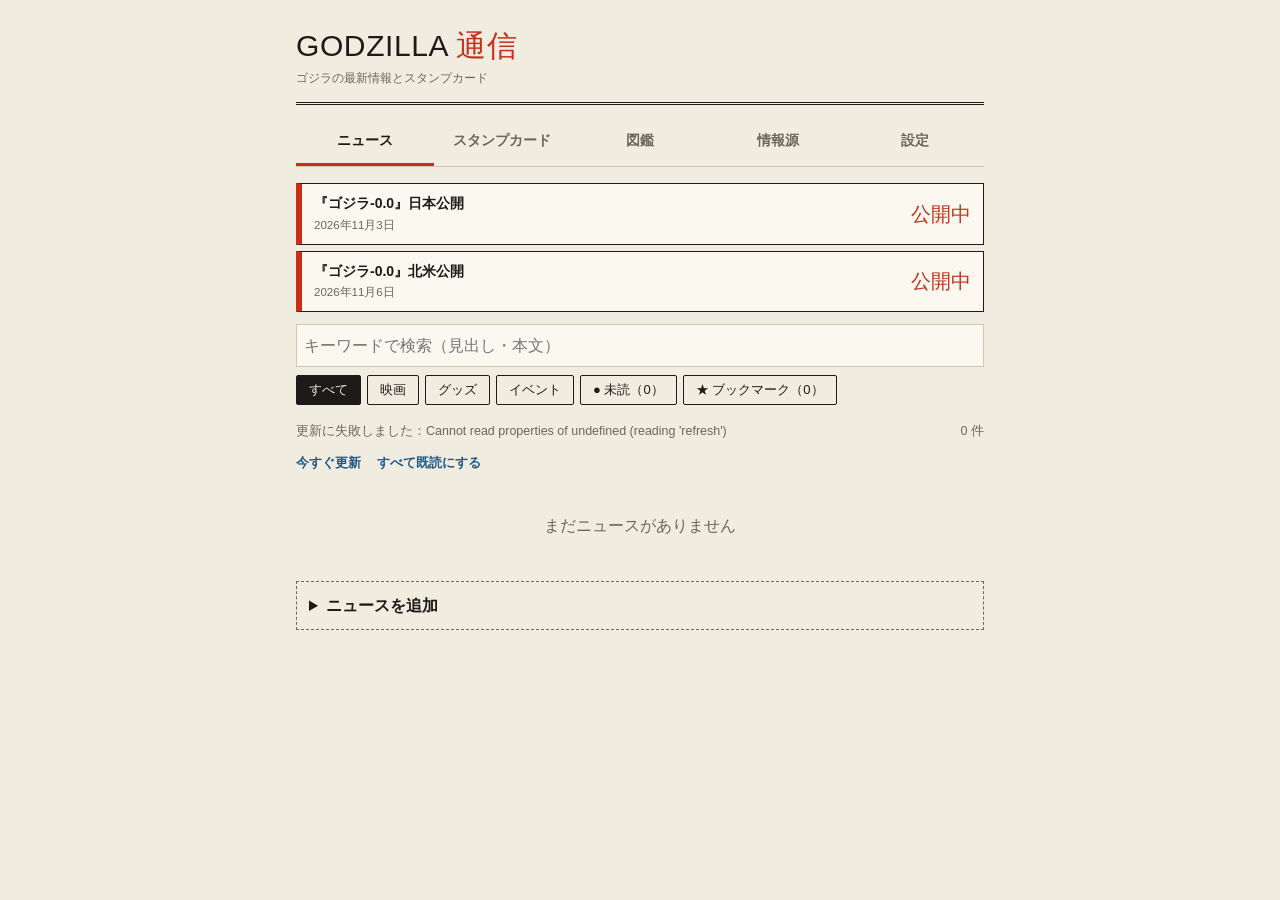
==== app/index.html @ 56844218 "Add files via upload" ====
<!DOCTYPE html>
<html lang="ja"><head><meta charset="utf-8">
<meta http-equiv="Content-Security-Policy" content="default-src 'self'; img-src https: http: data:; style-src 'self' 'unsafe-inline'; font-src 'self'; script-src 'self'">
<meta name="viewport" content="width=device-width, initial-scale=1">
<title>GODZILLA 通信</title>
<link rel="stylesheet" href="fonts/dela-gothic-one/400.css">
<link rel="stylesheet" href="fonts/zen-kaku-gothic-new/400.css">
<link rel="stylesheet" href="fonts/zen-kaku-gothic-new/700.css">
<link rel="stylesheet" href="style.css">
</head>
<body><div class="wrap">
<header><h1>GODZILLA <span>通信</span></h1><div class="tag">ゴジラの最新情報とスタンプカード</div></header>
<nav><button id="t1" class="on">ニュース</button><button id="t2">スタンプカード</button><button id="t3">図鑑</button><button id="t4">情報源</button><button id="t5">設定</button></nav>

<section id="news">
 <div id="cd" class="cd"></div>
 <input id="q" type="search" class="srch" placeholder="キーワードで検索（見出し・本文）" autocomplete="off">
 <div class="chips" id="chips"></div>
 <div class="bar"><span id="status" class="note"></span><span id="count" class="note"></span></div>
 <div class="bar"><span><button class="lnk" id="reload">今すぐ更新</button>　<button class="lnk" id="readall">すべて既読にする</button></span><span class="note hide" id="auto"></span></div>
 <div id="list"></div>
 <details><summary>ニュースを追加</summary>
 <form id="f">
  <input name="title" placeholder="見出し（例：特報映像が公開）" required maxlength="80">
  <select name="cat"><option>映画</option><option>グッズ</option><option>イベント</option></select>
  <input name="src" placeholder="情報元（例：公式サイト / ゴジラ・ストア）" maxlength="40">
  <input name="url" type="url" placeholder="リンクURL（任意）">
  <textarea name="body" rows="2" placeholder="ひとこと説明" maxlength="160"></textarea>
  <label class="note">ピックアップ画像（任意）<input type="file" name="img" accept="image/*"></label>
  <button class="btn" type="submit">追加</button>
 </form>
 </details>
</section>

<section id="login" class="hide">
 <div class="card">
  <h2>ログインスタンプカード</h2>
  <div class="note">1日でも休むと、また1日目から。</div>
  <div id="ttl" class="ttl"></div>
  <div style="margin-top:10px">連続ログイン</div>
  <div class="streak"><span id="sn">0</span><span style="font-size:18px"> 日</span></div>
  <div class="stamps" id="stamps"></div>
  <div class="msg" id="msg"></div>
  <button class="btn" id="go">今日のスタンプを押す</button>
  <div id="bonus" class="bonus"></div>
  <details><summary>ログインカレンダー</summary><div id="cal"></div></details>
  <details><summary>称号一覧（30種）</summary><div id="tlist"></div></details>
  <div class="note" style="margin-top:10px">満願 <span id="done">0</span> 枚　／　最長 <span id="best">0</span> 日　／　累計 <span id="total">0</span> 日</div>
 </div>
</section>

<section id="zk" class="hide">
 <div class="note" id="zkn"></div>
 <div id="zgrid" class="zgrid"></div>
</section>

<section id="src" class="hide">
 <p class="note">登録したサイトから、ゴジラ関連の記事だけを取り込みます。</p>
 <form id="sf">
  <input name="url" type="url" placeholder="サイトまたはYouTubeチャンネルのURL" required>
  <input name="name" placeholder="表示名（例：東宝MOVIE）" maxlength="30">
  <label class="note"><input type="checkbox" name="only" style="width:auto"> ゴジラ専用（絞り込まない）</label>
  <button class="btn" type="submit">自動検出して追加</button>
 </form>
 <div id="smsg" class="note" style="margin:8px 0"></div>
 <div id="slist"></div>
 <p><button class="lnk" id="sreset">初期の情報源に戻す</button></p>
</section>

<section id="set" class="hide">
 <h2 class="sh">表示</h2>
 <div class="row"><label for="s_theme">テーマ</label><select id="s_theme"><option value="auto">自動（Windowsの設定に合わせる）</option><option value="light">ライト</option><option value="dark">ダーク</option></select></div>
 <h2 class="sh">更新</h2>
 <div class="row"><label for="s_int">自動更新の間隔</label><select id="s_int"><option value="15">15分ごと</option><option value="30">30分ごと</option><option value="60">1時間ごと</option><option value="180">3時間ごと</option><option value="0">自動更新しない</option></select></div>
 <div class="row"><label><input type="checkbox" id="s_nt"> 自動更新で新着があったら通知する</label></div>
 <h2 class="sh">アップデート（遠隔）</h2>
 <p class="note">配信元のURLを入れると、新しい版を自動で確認します。</p>
 <div class="row"><input id="u_url" type="url" placeholder="https://raw.githubusercontent.com/（ユーザー名）/（リポジトリ名）/main/" autocomplete="off"></div>
 <div class="row"><label><input type="checkbox" id="u_auto"> 起動したときに自動で確認する</label></div>
 <div class="row"><button class="btn" id="u_chk">今すぐ確認</button><button class="btn2 hide" id="u_apply">反映する（再読み込み）</button></div>
 <div id="u_msg" class="note msgline"></div>
 <h2 class="sh">データの引継ぎ・バックアップ</h2>
 <p class="note">ニュース・スタンプなどを1つのファイルにまとめて保存します。</p>
 <div class="row"><button class="btn" id="d_exp">データを書き出す</button><button class="btn2" id="d_imp">データを読み込む</button></div>
 <div id="d_msg" class="note msgline"></div>
 <p class="note">変更のたびに、次の場所へ自動で保存しています。</p>
 <div class="note" id="d_bk"></div>
 <p><button class="lnk" id="d_open">バックアップのフォルダを開く</button></p>
 <h2 class="sh">このアプリについて</h2>
 <div class="note" id="about"></div>
</section>
<div id="ver" class="note ver"></div>
</div>
<div id="md" class="md hide"><div class="sheet" id="sheet"></div></div>
<script src="seed.js"></script>
<script src="data.js"></script>
<script src="app.js"></script>
</body></html>
---- app/style.css ----
:root{--bg:#f1ece0;--ink:#1c1b19;--sub:#6b665b;--card:#fbf8f0;--line:#cfc7b4;--red:#c4301c;--blue:#1d5a8a;box-sizing:border-box;padding-top:env(safe-area-inset-top,0px);padding-bottom:env(safe-area-inset-bottom,0px)}
@media (prefers-color-scheme:dark){:root:not([data-theme="light"]){--bg:#15161a;--ink:#ece6d6;--sub:#9a9484;--card:#1e2025;--line:#3a3d44;--red:#ea5a42;--blue:#6fb2e6}}
:root[data-theme="dark"]{--bg:#15161a;--ink:#ece6d6;--sub:#9a9484;--card:#1e2025;--line:#3a3d44;--red:#ea5a42;--blue:#6fb2e6}
html{scroll-padding-top:env(safe-area-inset-top,0px)}
*{box-sizing:border-box}
body{margin:0;background:var(--bg);color:var(--ink);font-family:"Zen Kaku Gothic New","Hiragino Kaku Gothic ProN","Yu Gothic",sans-serif;line-height:1.7}
.wrap{max-width:720px;margin:0 auto;padding:0 16px 60px}
header{padding:28px 0 14px;border-bottom:3px double var(--ink);margin-bottom:14px}
h1{font-family:"Dela Gothic One","Hiragino Sans",sans-serif;font-weight:400;font-size:30px;margin:0;letter-spacing:.02em;line-height:1.2}
h1 span{color:var(--red)}
.tag{font-size:12px;color:var(--sub);margin-top:4px}
nav{display:flex;gap:0;border-bottom:1px solid var(--line);margin-bottom:16px}
nav button{flex:1;background:none;border:0;padding:10px 0;font:inherit;font-weight:700;color:var(--sub);cursor:pointer;border-bottom:3px solid transparent}
nav button.on{color:var(--ink);border-color:var(--red)}
.chips{display:flex;gap:6px;overflow-x:auto;padding-bottom:8px;margin-bottom:8px}
.chips button{flex:none;font:inherit;font-size:13px;padding:3px 12px;border:1px solid var(--ink);background:none;color:var(--ink);border-radius:2px;cursor:pointer}
.chips button.on{background:var(--ink);color:var(--bg)}
.item{background:var(--card);border:1px solid var(--line);margin-bottom:12px;display:flex;gap:12px;padding:12px}
.item img{width:104px;height:104px;object-fit:cover;flex:none;border:1px solid var(--line)}
.item h3{margin:2px 0 4px;font-size:16px;line-height:1.45}
.item p{margin:0;font-size:13.5px;color:var(--sub)}
.meta{font-size:12px;display:flex;gap:8px;flex-wrap:wrap;align-items:center;margin-bottom:2px}
.cat{background:var(--red);color:#fff;padding:0 7px;font-size:11px;font-weight:700}
.item a{color:var(--blue);font-size:12.5px}
.del{margin-left:auto;background:none;border:0;color:var(--sub);cursor:pointer;font-size:12px}
.count{font-size:12px;color:var(--sub);text-align:right;margin-bottom:6px}
.empty{padding:30px;text-align:center;color:var(--sub)}
details{border:1px dashed var(--sub);padding:10px 12px;margin-top:18px}
summary{cursor:pointer;font-weight:700}
form{display:grid;gap:8px;margin-top:10px}
input,select,textarea{font:inherit;padding:7px;border:1px solid var(--line);background:var(--card);color:var(--ink);width:100%}
.btn{font:inherit;font-weight:700;background:var(--ink);color:var(--bg);border:0;padding:10px 16px;cursor:pointer}
.card{background:var(--card);border:1px solid var(--ink);padding:18px;box-shadow:4px 4px 0 var(--ink)}
.card h2{font-family:"Dela Gothic One",sans-serif;font-weight:400;margin:0 0 2px;font-size:20px}
.streak{font-size:44px;font-family:"Dela Gothic One",sans-serif;color:var(--red);line-height:1.1}
.stamps{display:grid;grid-template-columns:repeat(4,1fr);gap:10px;margin:16px 0}
.st{aspect-ratio:1;border:2px dashed var(--line);border-radius:50%;display:flex;align-items:center;justify-content:center;font-size:13px;color:var(--sub);position:relative}
.st.f{border:3px solid var(--red);color:var(--red);font-family:"Dela Gothic One",sans-serif;transform:rotate(-8deg);font-size:15px;background:rgba(196,48,28,.08)}
.st.last{border-radius:6px}
.note{font-size:12.5px;color:var(--sub)}
.msg{margin:10px 0;font-weight:700}
.item{cursor:pointer}.item:active{background:var(--bg)}
.dt{font-size:11.5px;color:var(--sub);border:1px solid var(--line);padding:0 6px}
.md{position:fixed;inset:0;background:rgba(0,0,0,.5);display:flex;align-items:center;justify-content:center;z-index:9;padding:16px}
.sheet{background:var(--card);color:var(--ink);border:1px solid var(--ink);box-shadow:6px 6px 0 var(--ink);width:100%;max-width:640px;max-height:90vh;overflow:auto;padding:20px}
.sheet h2{font-family:"Dela Gothic One",sans-serif;font-weight:400;font-size:20px;line-height:1.4;margin:8px 0}
.sheet img{width:100%;max-height:260px;object-fit:cover;border:1px solid var(--line);margin:8px 0}
.sheet .tx{white-space:pre-wrap;font-size:15px}
.sheet a.lk{display:inline-block;margin-top:12px;color:var(--blue);font-weight:700}
.hide{display:none}

.bar{display:flex;justify-content:space-between;align-items:center;gap:8px;margin-bottom:6px}
.lnk{background:none;border:0;color:var(--blue);font:inherit;font-size:13px;font-weight:700;cursor:pointer;padding:0}
.lnk:disabled{opacity:.5;cursor:default}
.fd{background:var(--card);border:1px solid var(--line);padding:10px 12px;margin-bottom:8px;display:flex;gap:10px;align-items:center}
.fd .nm{font-weight:700;font-size:14px}.fd .ur{font-size:11px;color:var(--sub);word-break:break-all}
.fd input[type=checkbox]{width:auto}
.fd button{margin-left:auto;background:none;border:0;color:var(--sub);cursor:pointer;font:inherit;font-size:12px}
.item h3,.item p{overflow-wrap:anywhere}
.item:hover{border-color:var(--ink)}

.ttl{margin:12px 0 4px;padding:10px 12px;border:1px solid var(--line);background:var(--bg)}
.tt{font-family:"Dela Gothic One",sans-serif;font-size:19px;line-height:1.4;margin:2px 0}
.gold{color:#b8860b;background:linear-gradient(120deg,#8a6a12 0%,#e8c14d 22%,#fff1a8 45%,#d9a521 68%,#8a6a12 100%);-webkit-background-clip:text;background-clip:text;-webkit-text-fill-color:transparent;font-weight:700}
.tl{display:flex;gap:10px;padding:5px 0;border-bottom:1px dotted var(--line);font-size:13.5px}
.tl .no{flex:none;width:4.8em;color:var(--sub);font-size:12px}
.tl.lock .nm2{color:var(--sub)}
.ver{text-align:center;margin-top:28px;font-size:11px}

.star{background:none;border:0;cursor:pointer;font-size:17px;line-height:1;padding:0 2px;color:var(--sub)}
.star.on{color:#c8940a}
.star:hover{color:#c8940a}
.btn2{font:inherit;font-weight:700;background:none;color:var(--ink);border:1px solid var(--ink);padding:10px 16px;cursor:pointer}

/* ---- v1.3.0 ---- */
nav button{font-size:14px}
.srch{margin-bottom:8px}
.cd{margin-bottom:12px}
.cd .cr{display:flex;align-items:center;justify-content:space-between;gap:12px;background:var(--card);border:1px solid var(--ink);border-left:6px solid var(--red);padding:8px 12px;margin-bottom:6px}
.cd .cl{font-weight:700;font-size:14px}.cd .cs{font-size:11.5px;color:var(--sub)}
.cd .cn{font-family:"Dela Gothic One",sans-serif;color:var(--red);font-size:20px;white-space:nowrap}
.cd .cn small{font-size:12px}
.newb{background:var(--blue);color:#fff;font-size:10.5px;font-weight:700;padding:0 6px;letter-spacing:.04em}
.item.unread{border-left:4px solid var(--blue)}
.bonus{margin-top:12px}
.bonus .bx{border:1px dashed var(--red);padding:10px 12px;margin-top:8px;background:rgba(196,48,28,.05)}
.bonus .bh{font-family:"Dela Gothic One",sans-serif;font-size:13px;color:var(--red)}
.bonus .bt{font-size:14px;margin-top:2px}
details{margin-top:12px}
.cal{display:grid;grid-template-columns:repeat(7,1fr);gap:4px;margin-top:8px;text-align:center}
.cal .wd{font-size:11px;color:var(--sub)}
.cal .dy{aspect-ratio:1;display:flex;align-items:center;justify-content:center;font-size:13px;border-radius:50%;color:var(--ink)}
.cal .dy.on{background:var(--red);color:#fff;font-weight:700;transform:rotate(-6deg)}
.cal .dy.td{outline:2px solid var(--ink)}
.calh{display:flex;align-items:center;justify-content:space-between;margin-top:8px;font-weight:700}
.zgrid{display:grid;grid-template-columns:repeat(2,1fr);gap:10px;margin-top:10px}
.zc{background:var(--card);border:1px solid var(--line);padding:12px;position:relative;min-height:128px}
.zc.new{border:2px solid var(--red)}
.zc .zn{font-size:11px;color:var(--sub)}
.zc .zt{font-family:"Dela Gothic One",sans-serif;font-size:17px;line-height:1.35;margin:2px 0 4px}
.zc .zs{font-size:11.5px;color:var(--blue);margin-bottom:4px}
.zc .zd{font-size:12.5px;color:var(--sub)}
.zc.lock{background:var(--bg);border-style:dashed}
.zc.lock .zt{color:var(--sub)}
.zc .zb{position:absolute;top:8px;right:8px}
.zdone{border:2px solid var(--red);padding:10px 12px;margin:10px 0;font-weight:700;background:rgba(196,48,28,.06)}
.sh{font-family:"Dela Gothic One",sans-serif;font-weight:400;font-size:17px;margin:22px 0 8px;padding-bottom:4px;border-bottom:2px solid var(--ink)}
.row{display:flex;align-items:center;gap:12px;flex-wrap:wrap;margin:8px 0}
.row label{font-size:14px}
.row select{width:auto;min-width:220px}
.row input[type=checkbox]{width:auto;margin-right:6px}
.msgline{min-height:1.5em;margin:6px 0}
.fd .ur{margin-top:2px}
.fd .stt{font-size:11.5px;margin-top:3px}
.fd .stt.ok{color:var(--blue)}.fd .stt.ng{color:var(--red)}
.fd .tp{font-size:10.5px;border:1px solid var(--line);padding:0 5px;margin-left:6px;color:var(--sub);font-weight:400}

/* v1.4.2: 一覧は要約を2行まで */
.item p{display:-webkit-box;-webkit-line-clamp:2;-webkit-box-orient:vertical;overflow:hidden}
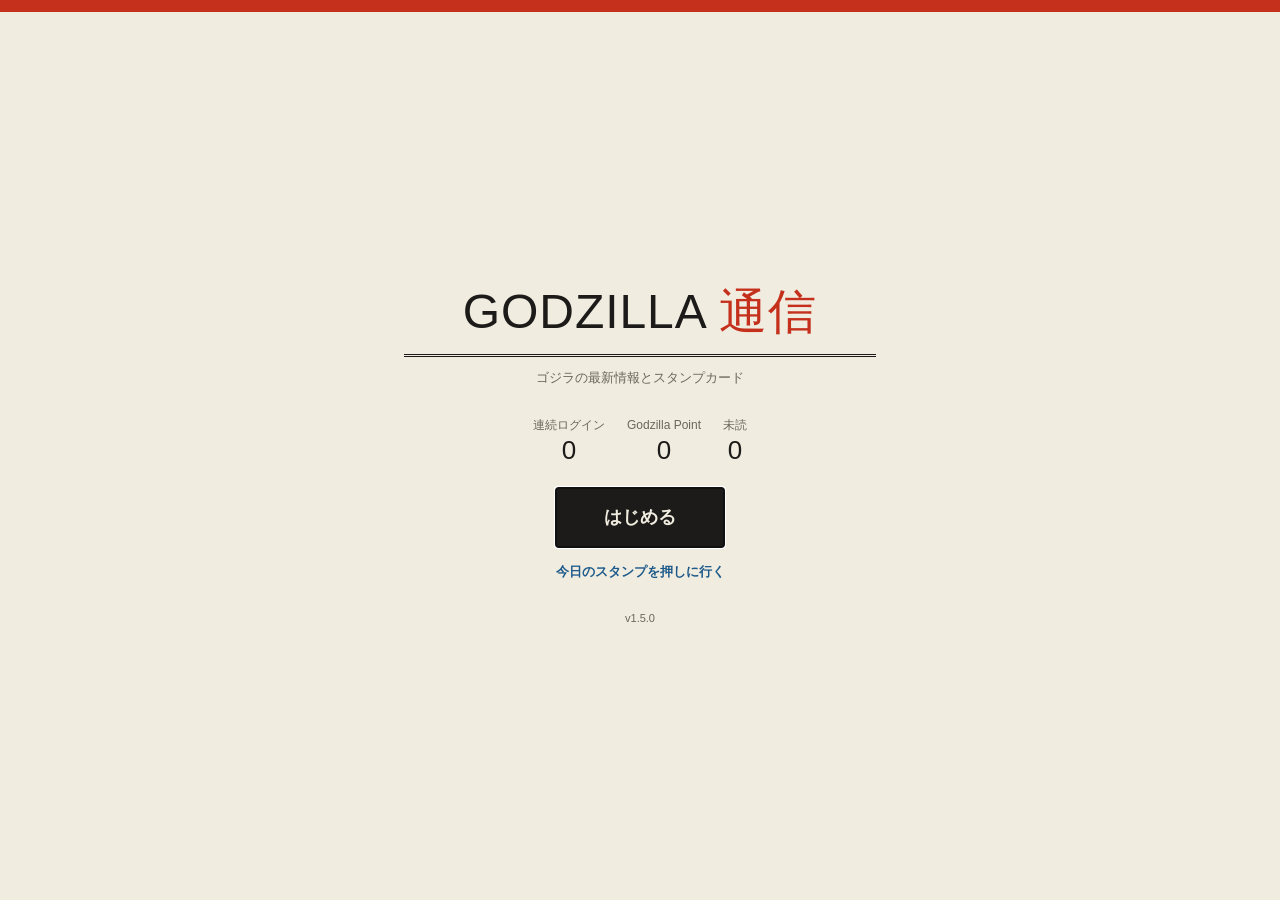
==== commit e238eee9: "Add files via upload" ====
--- a/app/index.html
+++ b/app/index.html
@@ -8,7 +8,16 @@
 <link rel="stylesheet" href="fonts/zen-kaku-gothic-new/700.css">
 <link rel="stylesheet" href="style.css">
 </head>
-<body><div class="wrap">
+<body><div id="title" class="ttlscr hide"><div class="ts-in">
+ <h1 class="ts-h">GODZILLA <span>通信</span></h1>
+ <div class="ts-sub">ゴジラの最新情報とスタンプカード</div>
+ <div class="ts-stats" id="ts_stats"></div>
+ <div class="ts-cd" id="ts_cd"></div>
+ <button class="btn ts-go" id="ts_go">はじめる</button>
+ <button class="lnk" id="ts_stamp"></button>
+ <div class="ts-ver" id="ts_ver"></div>
+</div></div>
+<div class="wrap">
 <header><h1>GODZILLA <span>通信</span></h1><div class="tag">ゴジラの最新情報とスタンプカード</div></header>
 <nav><button id="t1" class="on">ニュース</button><button id="t2">スタンプカード</button><button id="t3">図鑑</button><button id="t4">情報源</button><button id="t5">設定</button></nav>
 
@@ -39,19 +48,22 @@
   <div id="ttl" class="ttl"></div>
   <div style="margin-top:10px">連続ログイン</div>
   <div class="streak"><span id="sn">0</span><span style="font-size:18px"> 日</span></div>
+  <div class="gpb">Godzilla Point　<b id="gp">0</b> GP</div>
   <div class="stamps" id="stamps"></div>
   <div class="msg" id="msg"></div>
   <button class="btn" id="go">今日のスタンプを押す</button>
   <div id="bonus" class="bonus"></div>
   <details><summary>ログインカレンダー</summary><div id="cal"></div></details>
+  <details><summary>ポイントの履歴</summary><div id="gplog"></div></details>
   <details><summary>称号一覧（30種）</summary><div id="tlist"></div></details>
   <div class="note" style="margin-top:10px">満願 <span id="done">0</span> 枚　／　最長 <span id="best">0</span> 日　／　累計 <span id="total">0</span> 日</div>
  </div>
 </section>
 
 <section id="zk" class="hide">
- <div class="note" id="zkn"></div>
- <div id="zgrid" class="zgrid"></div>
+ <div class="chips" id="zt"><button id="zt_a" class="on">図鑑</button><button id="zt_b">期間限定</button></div>
+ <div id="zpa"><div class="note" id="zkn"></div><div id="zgrid" class="zgrid"></div></div>
+ <div id="zpb" class="hide"><div class="gpb">Godzilla Point　<b id="gp2">0</b> GP</div><div class="note" id="zlh"></div><div id="zlim"></div></div>
 </section>
 
 <section id="src" class="hide">
@@ -69,7 +81,11 @@
 
 <section id="set" class="hide">
  <h2 class="sh">表示</h2>
+ <div class="row"><label><input type="checkbox" id="s_title"> 起動したときにタイトル画面を表示する</label></div>
  <div class="row"><label for="s_theme">テーマ</label><select id="s_theme"><option value="auto">自動（Windowsの設定に合わせる）</option><option value="light">ライト</option><option value="dark">ダーク</option></select></div>
+ <h2 class="sh">ニュース</h2>
+ <div class="row"><label for="s_max">保存する件数</label><select id="s_max"><option value="50">50件</option><option value="100">100件</option><option value="200">200件</option><option value="300">300件</option><option value="500">500件</option><option value="1000">1000件</option></select></div>
+ <p class="note">超えると古いものから消えます（★ブックマークは除く）。</p>
  <h2 class="sh">更新</h2>
  <div class="row"><label for="s_int">自動更新の間隔</label><select id="s_int"><option value="15">15分ごと</option><option value="30">30分ごと</option><option value="60">1時間ごと</option><option value="180">3時間ごと</option><option value="0">自動更新しない</option></select></div>
  <div class="row"><label><input type="checkbox" id="s_nt"> 自動更新で新着があったら通知する</label></div>
--- a/app/style.css
+++ b/app/style.css
@@ -118,3 +118,31 @@
 
 /* v1.4.2: 一覧は要約を2行まで */
 .item p{display:-webkit-box;-webkit-line-clamp:2;-webkit-box-orient:vertical;overflow:hidden}
+
+/* v1.5.0 */
+.ttlscr{position:fixed;inset:0;z-index:60;background:var(--bg);display:flex;align-items:center;justify-content:center;border-top:12px solid var(--red);animation:tsin .5s ease}
+.ttlscr.hide{display:none}
+@keyframes tsin{from{opacity:0}to{opacity:1}}
+.ts-in{width:100%;max-width:520px;padding:24px;text-align:center}
+.ts-h{font-size:48px;line-height:1.15;border-bottom:3px double var(--ink);padding-bottom:14px}
+.ts-sub{font-size:13px;color:var(--sub);margin:10px 0 26px}
+.ts-stats{display:flex;justify-content:center;gap:22px;margin-bottom:18px}
+.ts-stats div{font-size:12px;color:var(--sub)}
+.ts-stats b{display:block;font-family:"Dela Gothic One",sans-serif;font-weight:400;font-size:26px;color:var(--ink);line-height:1.2}
+.ts-cd{font-size:13px;margin-bottom:22px;color:var(--ink)}
+.ts-cd b{font-family:"Dela Gothic One",sans-serif;font-weight:400;color:var(--red);font-size:18px}
+.ts-go{font-size:18px;padding:14px 48px}
+.ts-in .lnk{display:block;margin:14px auto 0}
+.ts-ver{font-size:11px;color:var(--sub);margin-top:26px}
+.gpb{margin:8px 0;font-size:13px;color:var(--sub)}
+.gpb b{font-family:"Dela Gothic One",sans-serif;font-weight:400;font-size:22px;color:var(--red)}
+.bonus .gpx{border:2px solid var(--red);background:rgba(196,48,28,.08);text-align:center;padding:10px;margin-top:8px}
+.bonus .gpx b{font-family:"Dela Gothic One",sans-serif;font-weight:400;font-size:34px;color:var(--red);line-height:1.2}
+.lg{margin:18px 0 6px;font-family:"Dela Gothic One",sans-serif;font-size:15px;border-bottom:2px solid var(--ink);padding-bottom:4px;display:flex;justify-content:space-between;align-items:baseline;gap:8px}
+.lg small{font-family:"Zen Kaku Gothic New",sans-serif;font-size:12px;color:var(--sub);font-weight:700}
+.zc.lim{border-color:var(--red)}
+.zc.lim .zn{color:var(--red)}
+.zc .buy{margin-top:8px;width:100%;padding:7px 8px;font-size:13px}
+.zc .buy[disabled]{opacity:.45;cursor:not-allowed}
+.glog{display:flex;justify-content:space-between;font-size:13px;border-bottom:1px solid var(--line);padding:3px 0}
+.glog b{color:var(--red)}
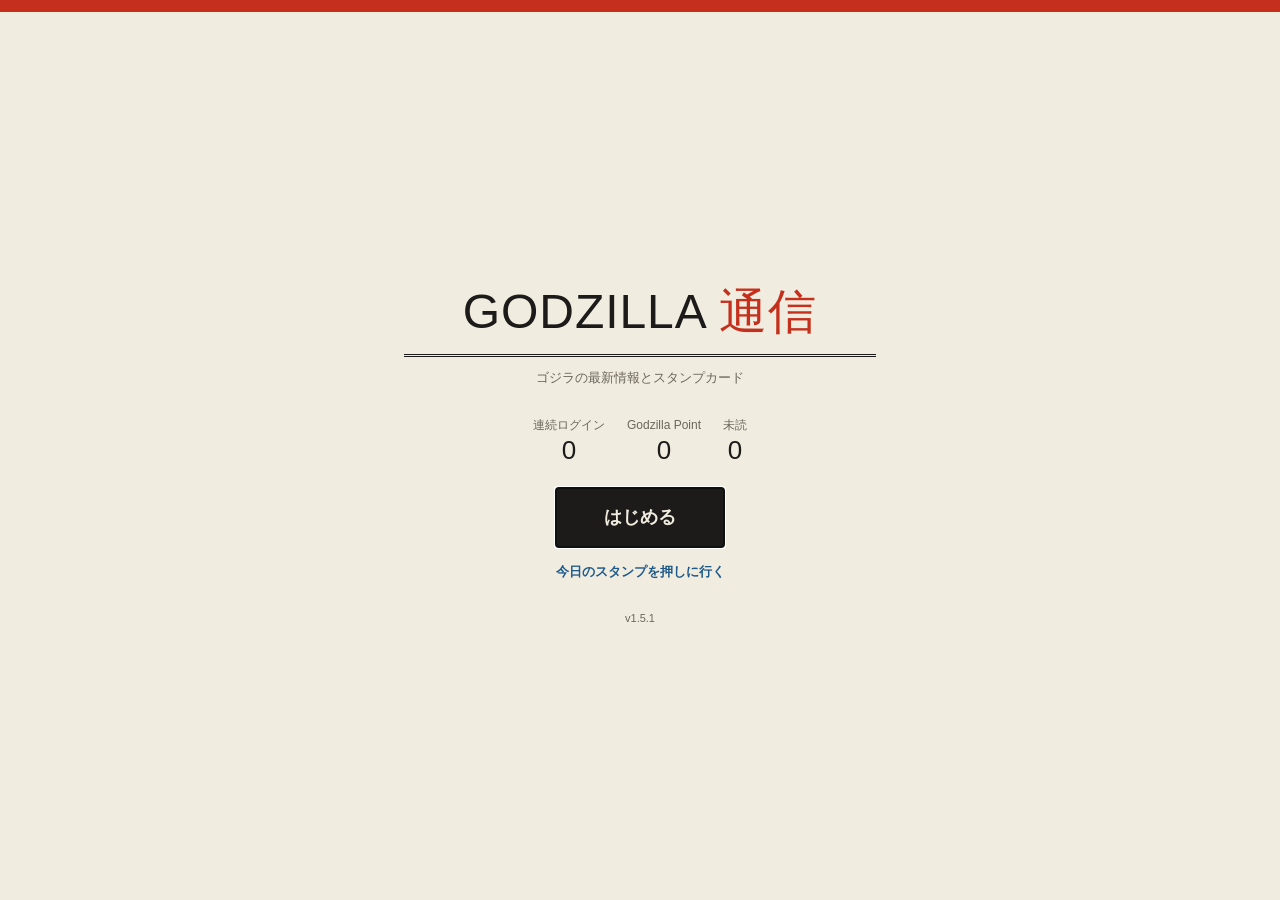
==== commit 2690cdff: "Add files via upload" ====
--- a/app/index.html
+++ b/app/index.html
@@ -62,7 +62,7 @@
 
 <section id="zk" class="hide">
  <div class="chips" id="zt"><button id="zt_a" class="on">図鑑</button><button id="zt_b">期間限定</button></div>
- <div id="zpa"><div class="note" id="zkn"></div><div id="zgrid" class="zgrid"></div></div>
+ <div id="zpa"><div class="note" id="zkn"></div><div id="zarc"></div><div class="lg"><span>通常図鑑</span></div><div id="zgrid" class="zgrid"></div></div>
  <div id="zpb" class="hide"><div class="gpb">Godzilla Point　<b id="gp2">0</b> GP</div><div class="note" id="zlh"></div><div id="zlim"></div></div>
 </section>
 
@@ -110,5 +110,6 @@
 <div id="md" class="md hide"><div class="sheet" id="sheet"></div></div>
 <script src="seed.js"></script>
 <script src="data.js"></script>
+<script src="limited.js"></script>
 <script src="app.js"></script>
 </body></html>
--- a/app/style.css
+++ b/app/style.css
@@ -1,148 +1 @@
-
-:root{--bg:#f1ece0;--ink:#1c1b19;--sub:#6b665b;--card:#fbf8f0;--line:#cfc7b4;--red:#c4301c;--blue:#1d5a8a;box-sizing:border-box;padding-top:env(safe-area-inset-top,0px);padding-bottom:env(safe-area-inset-bottom,0px)}
-@media (prefers-color-scheme:dark){:root:not([data-theme="light"]){--bg:#15161a;--ink:#ece6d6;--sub:#9a9484;--card:#1e2025;--line:#3a3d44;--red:#ea5a42;--blue:#6fb2e6}}
-:root[data-theme="dark"]{--bg:#15161a;--ink:#ece6d6;--sub:#9a9484;--card:#1e2025;--line:#3a3d44;--red:#ea5a42;--blue:#6fb2e6}
-html{scroll-padding-top:env(safe-area-inset-top,0px)}
-*{box-sizing:border-box}
-body{margin:0;background:var(--bg);color:var(--ink);font-family:"Zen Kaku Gothic New","Hiragino Kaku Gothic ProN","Yu Gothic",sans-serif;line-height:1.7}
-.wrap{max-width:720px;margin:0 auto;padding:0 16px 60px}
-header{padding:28px 0 14px;border-bottom:3px double var(--ink);margin-bottom:14px}
-h1{font-family:"Dela Gothic One","Hiragino Sans",sans-serif;font-weight:400;font-size:30px;margin:0;letter-spacing:.02em;line-height:1.2}
-h1 span{color:var(--red)}
-.tag{font-size:12px;color:var(--sub);margin-top:4px}
-nav{display:flex;gap:0;border-bottom:1px solid var(--line);margin-bottom:16px}
-nav button{flex:1;background:none;border:0;padding:10px 0;font:inherit;font-weight:700;color:var(--sub);cursor:pointer;border-bottom:3px solid transparent}
-nav button.on{color:var(--ink);border-color:var(--red)}
-.chips{display:flex;gap:6px;overflow-x:auto;padding-bottom:8px;margin-bottom:8px}
-.chips button{flex:none;font:inherit;font-size:13px;padding:3px 12px;border:1px solid var(--ink);background:none;color:var(--ink);border-radius:2px;cursor:pointer}
-.chips button.on{background:var(--ink);color:var(--bg)}
-.item{background:var(--card);border:1px solid var(--line);margin-bottom:12px;display:flex;gap:12px;padding:12px}
-.item img{width:104px;height:104px;object-fit:cover;flex:none;border:1px solid var(--line)}
-.item h3{margin:2px 0 4px;font-size:16px;line-height:1.45}
-.item p{margin:0;font-size:13.5px;color:var(--sub)}
-.meta{font-size:12px;display:flex;gap:8px;flex-wrap:wrap;align-items:center;margin-bottom:2px}
-.cat{background:var(--red);color:#fff;padding:0 7px;font-size:11px;font-weight:700}
-.item a{color:var(--blue);font-size:12.5px}
-.del{margin-left:auto;background:none;border:0;color:var(--sub);cursor:pointer;font-size:12px}
-.count{font-size:12px;color:var(--sub);text-align:right;margin-bottom:6px}
-.empty{padding:30px;text-align:center;color:var(--sub)}
-details{border:1px dashed var(--sub);padding:10px 12px;margin-top:18px}
-summary{cursor:pointer;font-weight:700}
-form{display:grid;gap:8px;margin-top:10px}
-input,select,textarea{font:inherit;padding:7px;border:1px solid var(--line);background:var(--card);color:var(--ink);width:100%}
-.btn{font:inherit;font-weight:700;background:var(--ink);color:var(--bg);border:0;padding:10px 16px;cursor:pointer}
-.card{background:var(--card);border:1px solid var(--ink);padding:18px;box-shadow:4px 4px 0 var(--ink)}
-.card h2{font-family:"Dela Gothic One",sans-serif;font-weight:400;margin:0 0 2px;font-size:20px}
-.streak{font-size:44px;font-family:"Dela Gothic One",sans-serif;color:var(--red);line-height:1.1}
-.stamps{display:grid;grid-template-columns:repeat(4,1fr);gap:10px;margin:16px 0}
-.st{aspect-ratio:1;border:2px dashed var(--line);border-radius:50%;display:flex;align-items:center;justify-content:center;font-size:13px;color:var(--sub);position:relative}
-.st.f{border:3px solid var(--red);color:var(--red);font-family:"Dela Gothic One",sans-serif;transform:rotate(-8deg);font-size:15px;background:rgba(196,48,28,.08)}
-.st.last{border-radius:6px}
-.note{font-size:12.5px;color:var(--sub)}
-.msg{margin:10px 0;font-weight:700}
-.item{cursor:pointer}.item:active{background:var(--bg)}
-.dt{font-size:11.5px;color:var(--sub);border:1px solid var(--line);padding:0 6px}
-.md{position:fixed;inset:0;background:rgba(0,0,0,.5);display:flex;align-items:center;justify-content:center;z-index:9;padding:16px}
-.sheet{background:var(--card);color:var(--ink);border:1px solid var(--ink);box-shadow:6px 6px 0 var(--ink);width:100%;max-width:640px;max-height:90vh;overflow:auto;padding:20px}
-.sheet h2{font-family:"Dela Gothic One",sans-serif;font-weight:400;font-size:20px;line-height:1.4;margin:8px 0}
-.sheet img{width:100%;max-height:260px;object-fit:cover;border:1px solid var(--line);margin:8px 0}
-.sheet .tx{white-space:pre-wrap;font-size:15px}
-.sheet a.lk{display:inline-block;margin-top:12px;color:var(--blue);font-weight:700}
-.hide{display:none}
-
-.bar{display:flex;justify-content:space-between;align-items:center;gap:8px;margin-bottom:6px}
-.lnk{background:none;border:0;color:var(--blue);font:inherit;font-size:13px;font-weight:700;cursor:pointer;padding:0}
-.lnk:disabled{opacity:.5;cursor:default}
-.fd{background:var(--card);border:1px solid var(--line);padding:10px 12px;margin-bottom:8px;display:flex;gap:10px;align-items:center}
-.fd .nm{font-weight:700;font-size:14px}.fd .ur{font-size:11px;color:var(--sub);word-break:break-all}
-.fd input[type=checkbox]{width:auto}
-.fd button{margin-left:auto;background:none;border:0;color:var(--sub);cursor:pointer;font:inherit;font-size:12px}
-.item h3,.item p{overflow-wrap:anywhere}
-.item:hover{border-color:var(--ink)}
-
-.ttl{margin:12px 0 4px;padding:10px 12px;border:1px solid var(--line);background:var(--bg)}
-.tt{font-family:"Dela Gothic One",sans-serif;font-size:19px;line-height:1.4;margin:2px 0}
-.gold{color:#b8860b;background:linear-gradient(120deg,#8a6a12 0%,#e8c14d 22%,#fff1a8 45%,#d9a521 68%,#8a6a12 100%);-webkit-background-clip:text;background-clip:text;-webkit-text-fill-color:transparent;font-weight:700}
-.tl{display:flex;gap:10px;padding:5px 0;border-bottom:1px dotted var(--line);font-size:13.5px}
-.tl .no{flex:none;width:4.8em;color:var(--sub);font-size:12px}
-.tl.lock .nm2{color:var(--sub)}
-.ver{text-align:center;margin-top:28px;font-size:11px}
-
-.star{background:none;border:0;cursor:pointer;font-size:17px;line-height:1;padding:0 2px;color:var(--sub)}
-.star.on{color:#c8940a}
-.star:hover{color:#c8940a}
-.btn2{font:inherit;font-weight:700;background:none;color:var(--ink);border:1px solid var(--ink);padding:10px 16px;cursor:pointer}
-
-/* ---- v1.3.0 ---- */
-nav button{font-size:14px}
-.srch{margin-bottom:8px}
-.cd{margin-bottom:12px}
-.cd .cr{display:flex;align-items:center;justify-content:space-between;gap:12px;background:var(--card);border:1px solid var(--ink);border-left:6px solid var(--red);padding:8px 12px;margin-bottom:6px}
-.cd .cl{font-weight:700;font-size:14px}.cd .cs{font-size:11.5px;color:var(--sub)}
-.cd .cn{font-family:"Dela Gothic One",sans-serif;color:var(--red);font-size:20px;white-space:nowrap}
-.cd .cn small{font-size:12px}
-.newb{background:var(--blue);color:#fff;font-size:10.5px;font-weight:700;padding:0 6px;letter-spacing:.04em}
-.item.unread{border-left:4px solid var(--blue)}
-.bonus{margin-top:12px}
-.bonus .bx{border:1px dashed var(--red);padding:10px 12px;margin-top:8px;background:rgba(196,48,28,.05)}
-.bonus .bh{font-family:"Dela Gothic One",sans-serif;font-size:13px;color:var(--red)}
-.bonus .bt{font-size:14px;margin-top:2px}
-details{margin-top:12px}
-.cal{display:grid;grid-template-columns:repeat(7,1fr);gap:4px;margin-top:8px;text-align:center}
-.cal .wd{font-size:11px;color:var(--sub)}
-.cal .dy{aspect-ratio:1;display:flex;align-items:center;justify-content:center;font-size:13px;border-radius:50%;color:var(--ink)}
-.cal .dy.on{background:var(--red);color:#fff;font-weight:700;transform:rotate(-6deg)}
-.cal .dy.td{outline:2px solid var(--ink)}
-.calh{display:flex;align-items:center;justify-content:space-between;margin-top:8px;font-weight:700}
-.zgrid{display:grid;grid-template-columns:repeat(2,1fr);gap:10px;margin-top:10px}
-.zc{background:var(--card);border:1px solid var(--line);padding:12px;position:relative;min-height:128px}
-.zc.new{border:2px solid var(--red)}
-.zc .zn{font-size:11px;color:var(--sub)}
-.zc .zt{font-family:"Dela Gothic One",sans-serif;font-size:17px;line-height:1.35;margin:2px 0 4px}
-.zc .zs{font-size:11.5px;color:var(--blue);margin-bottom:4px}
-.zc .zd{font-size:12.5px;color:var(--sub)}
-.zc.lock{background:var(--bg);border-style:dashed}
-.zc.lock .zt{color:var(--sub)}
-.zc .zb{position:absolute;top:8px;right:8px}
-.zdone{border:2px solid var(--red);padding:10px 12px;margin:10px 0;font-weight:700;background:rgba(196,48,28,.06)}
-.sh{font-family:"Dela Gothic One",sans-serif;font-weight:400;font-size:17px;margin:22px 0 8px;padding-bottom:4px;border-bottom:2px solid var(--ink)}
-.row{display:flex;align-items:center;gap:12px;flex-wrap:wrap;margin:8px 0}
-.row label{font-size:14px}
-.row select{width:auto;min-width:220px}
-.row input[type=checkbox]{width:auto;margin-right:6px}
-.msgline{min-height:1.5em;margin:6px 0}
-.fd .ur{margin-top:2px}
-.fd .stt{font-size:11.5px;margin-top:3px}
-.fd .stt.ok{color:var(--blue)}.fd .stt.ng{color:var(--red)}
-.fd .tp{font-size:10.5px;border:1px solid var(--line);padding:0 5px;margin-left:6px;color:var(--sub);font-weight:400}
-
-/* v1.4.2: 一覧は要約を2行まで */
-.item p{display:-webkit-box;-webkit-line-clamp:2;-webkit-box-orient:vertical;overflow:hidden}
-
-/* v1.5.0 */
-.ttlscr{position:fixed;inset:0;z-index:60;background:var(--bg);display:flex;align-items:center;justify-content:center;border-top:12px solid var(--red);animation:tsin .5s ease}
-.ttlscr.hide{display:none}
-@keyframes tsin{from{opacity:0}to{opacity:1}}
-.ts-in{width:100%;max-width:520px;padding:24px;text-align:center}
-.ts-h{font-size:48px;line-height:1.15;border-bottom:3px double var(--ink);padding-bottom:14px}
-.ts-sub{font-size:13px;color:var(--sub);margin:10px 0 26px}
-.ts-stats{display:flex;justify-content:center;gap:22px;margin-bottom:18px}
-.ts-stats div{font-size:12px;color:var(--sub)}
-.ts-stats b{display:block;font-family:"Dela Gothic One",sans-serif;font-weight:400;font-size:26px;color:var(--ink);line-height:1.2}
-.ts-cd{font-size:13px;margin-bottom:22px;color:var(--ink)}
-.ts-cd b{font-family:"Dela Gothic One",sans-serif;font-weight:400;color:var(--red);font-size:18px}
-.ts-go{font-size:18px;padding:14px 48px}
-.ts-in .lnk{display:block;margin:14px auto 0}
-.ts-ver{font-size:11px;color:var(--sub);margin-top:26px}
-.gpb{margin:8px 0;font-size:13px;color:var(--sub)}
-.gpb b{font-family:"Dela Gothic One",sans-serif;font-weight:400;font-size:22px;color:var(--red)}
-.bonus .gpx{border:2px solid var(--red);background:rgba(196,48,28,.08);text-align:center;padding:10px;margin-top:8px}
-.bonus .gpx b{font-family:"Dela Gothic One",sans-serif;font-weight:400;font-size:34px;color:var(--red);line-height:1.2}
-.lg{margin:18px 0 6px;font-family:"Dela Gothic One",sans-serif;font-size:15px;border-bottom:2px solid var(--ink);padding-bottom:4px;display:flex;justify-content:space-between;align-items:baseline;gap:8px}
-.lg small{font-family:"Zen Kaku Gothic New",sans-serif;font-size:12px;color:var(--sub);font-weight:700}
-.zc.lim{border-color:var(--red)}
-.zc.lim .zn{color:var(--red)}
-.zc .buy{margin-top:8px;width:100%;padding:7px 8px;font-size:13px}
-.zc .buy[disabled]{opacity:.45;cursor:not-allowed}
-.glog{display:flex;justify-content:space-between;font-size:13px;border-bottom:1px solid var(--line);padding:3px 0}
-.glog b{color:var(--red)}
+:root{--bg:#f1ece0;--ink:#1c1b19;--sub:#6b665b;--card:#fbf8f0;--line:#cfc7b4;--red:#c4301c;--blue:#1d5a8a;box-sizing:border-box;padding-top:env(safe-area-inset-top,0px);padding-bottom:env(safe-area-inset-bottom,0px)}@media (prefers-color-scheme:dark){:root:not([data-theme=light]){--bg:#15161a;--ink:#ece6d6;--sub:#9a9484;--card:#1e2025;--line:#3a3d44;--red:#ea5a42;--blue:#6fb2e6}}:root[data-theme=dark]{--bg:#15161a;--ink:#ece6d6;--sub:#9a9484;--card:#1e2025;--line:#3a3d44;--red:#ea5a42;--blue:#6fb2e6}html{scroll-padding-top:env(safe-area-inset-top,0px)}*{box-sizing:border-box}body{margin:0;background:var(--bg);color:var(--ink);font-family:Zen Kaku Gothic New,Hiragino Kaku Gothic ProN,Yu Gothic,sans-serif;line-height:1.7}.wrap{max-width:720px;margin:0 auto;padding:0 16px 60px}header{padding:28px 0 14px;border-bottom:3px double var(--ink);margin-bottom:14px}h1{font-family:Dela Gothic One,Hiragino Sans,sans-serif;font-weight:400;font-size:30px;margin:0;letter-spacing:.02em;line-height:1.2}h1 span{color:var(--red)}.tag{font-size:12px;color:var(--sub);margin-top:4px}nav{display:flex;gap:0;border-bottom:1px solid var(--line);margin-bottom:16px}nav button{flex:1;background:none;border:0;padding:10px 0;font:inherit;font-weight:700;color:var(--sub);cursor:pointer;border-bottom:3px solid transparent}nav button.on{color:var(--ink);border-color:var(--red)}.chips{display:flex;gap:6px;overflow-x:auto;padding-bottom:8px;margin-bottom:8px}.chips button{flex:none;font:inherit;font-size:13px;padding:3px 12px;border:1px solid var(--ink);background:none;color:var(--ink);border-radius:2px;cursor:pointer}.chips button.on{background:var(--ink);color:var(--bg)}.item{background:var(--card);border:1px solid var(--line);margin-bottom:12px;display:flex;gap:12px;padding:12px}.item img{width:104px;height:104px;object-fit:cover;flex:none;border:1px solid var(--line)}.item h3{margin:2px 0 4px;font-size:16px;line-height:1.45}.item p{margin:0;font-size:13.5px;color:var(--sub)}.meta{font-size:12px;display:flex;gap:8px;flex-wrap:wrap;align-items:center;margin-bottom:2px}.cat{background:var(--red);color:#fff;padding:0 7px;font-size:11px;font-weight:700}.item a{color:var(--blue);font-size:12.5px}.del{margin-left:auto;background:none;border:0;color:var(--sub);cursor:pointer;font-size:12px}.count{font-size:12px;color:var(--sub);text-align:right;margin-bottom:6px}.empty{padding:30px;text-align:center;color:var(--sub)}details{border:1px dashed var(--sub);padding:10px 12px;margin-top:18px}summary{cursor:pointer;font-weight:700}form{display:grid;gap:8px;margin-top:10px}input,select,textarea{font:inherit;padding:7px;border:1px solid var(--line);background:var(--card);color:var(--ink);width:100%}.btn{font:inherit;font-weight:700;background:var(--ink);color:var(--bg);border:0;padding:10px 16px;cursor:pointer}.card{background:var(--card);border:1px solid var(--ink);padding:18px;box-shadow:4px 4px 0 var(--ink)}.card h2{font-family:Dela Gothic One,sans-serif;font-weight:400;margin:0 0 2px;font-size:20px}.streak{font-size:44px;font-family:Dela Gothic One,sans-serif;color:var(--red);line-height:1.1}.stamps{display:grid;grid-template-columns:repeat(4,1fr);gap:10px;margin:16px 0}.st{aspect-ratio:1;border:2px dashed var(--line);border-radius:50%;display:flex;align-items:center;justify-content:center;font-size:13px;color:var(--sub);position:relative}.st.f{border:3px solid var(--red);color:var(--red);font-family:Dela Gothic One,sans-serif;transform:rotate(-8deg);font-size:15px;background:#c4301c14}.st.last{border-radius:6px}.note{font-size:12.5px;color:var(--sub)}.msg{margin:10px 0;font-weight:700}.item{cursor:pointer}.item:active{background:var(--bg)}.dt{font-size:11.5px;color:var(--sub);border:1px solid var(--line);padding:0 6px}.md{position:fixed;inset:0;background:#00000080;display:flex;align-items:center;justify-content:center;z-index:9;padding:16px}.sheet{background:var(--card);color:var(--ink);border:1px solid var(--ink);box-shadow:6px 6px 0 var(--ink);width:100%;max-width:640px;max-height:90vh;overflow:auto;padding:20px}.sheet h2{font-family:Dela Gothic One,sans-serif;font-weight:400;font-size:20px;line-height:1.4;margin:8px 0}.sheet img{width:100%;max-height:260px;object-fit:cover;border:1px solid var(--line);margin:8px 0}.sheet .tx{white-space:pre-wrap;font-size:15px}.sheet a.lk{display:inline-block;margin-top:12px;color:var(--blue);font-weight:700}.hide{display:none}.bar{display:flex;justify-content:space-between;align-items:center;gap:8px;margin-bottom:6px}.lnk{background:none;border:0;color:var(--blue);font:inherit;font-size:13px;font-weight:700;cursor:pointer;padding:0}.lnk:disabled{opacity:.5;cursor:default}.fd{background:var(--card);border:1px solid var(--line);padding:10px 12px;margin-bottom:8px;display:flex;gap:10px;align-items:center}.fd .nm{font-weight:700;font-size:14px}.fd .ur{font-size:11px;color:var(--sub);word-break:break-all}.fd input[type=checkbox]{width:auto}.fd button{margin-left:auto;background:none;border:0;color:var(--sub);cursor:pointer;font:inherit;font-size:12px}.item h3,.item p{overflow-wrap:anywhere}.item:hover{border-color:var(--ink)}.ttl{margin:12px 0 4px;padding:10px 12px;border:1px solid var(--line);background:var(--bg)}.tt{font-family:Dela Gothic One,sans-serif;font-size:19px;line-height:1.4;margin:2px 0}.gold{color:#b8860b;background:linear-gradient(120deg,#8a6a12,#e8c14d 22%,#fff1a8,#d9a521 68%,#8a6a12);-webkit-background-clip:text;background-clip:text;-webkit-text-fill-color:transparent;font-weight:700}.tl{display:flex;gap:10px;padding:5px 0;border-bottom:1px dotted var(--line);font-size:13.5px}.tl .no{flex:none;width:4.8em;color:var(--sub);font-size:12px}.tl.lock .nm2{color:var(--sub)}.ver{text-align:center;margin-top:28px;font-size:11px}.star{background:none;border:0;cursor:pointer;font-size:17px;line-height:1;padding:0 2px;color:var(--sub)}.star.on,.star:hover{color:#c8940a}.btn2{font:inherit;font-weight:700;background:none;color:var(--ink);border:1px solid var(--ink);padding:10px 16px;cursor:pointer}nav button{font-size:14px}.srch{margin-bottom:8px}.cd{margin-bottom:12px}.cd .cr{display:flex;align-items:center;justify-content:space-between;gap:12px;background:var(--card);border:1px solid var(--ink);border-left:6px solid var(--red);padding:8px 12px;margin-bottom:6px}.cd .cl{font-weight:700;font-size:14px}.cd .cs{font-size:11.5px;color:var(--sub)}.cd .cn{font-family:Dela Gothic One,sans-serif;color:var(--red);font-size:20px;white-space:nowrap}.cd .cn small{font-size:12px}.newb{background:var(--blue);color:#fff;font-size:10.5px;font-weight:700;padding:0 6px;letter-spacing:.04em}.item.unread{border-left:4px solid var(--blue)}.bonus{margin-top:12px}.bonus .bx{border:1px dashed var(--red);padding:10px 12px;margin-top:8px;background:#c4301c0d}.bonus .bh{font-family:Dela Gothic One,sans-serif;font-size:13px;color:var(--red)}.bonus .bt{font-size:14px;margin-top:2px}details{margin-top:12px}.cal{display:grid;grid-template-columns:repeat(7,1fr);gap:4px;margin-top:8px;text-align:center}.cal .wd{font-size:11px;color:var(--sub)}.cal .dy{aspect-ratio:1;display:flex;align-items:center;justify-content:center;font-size:13px;border-radius:50%;color:var(--ink)}.cal .dy.on{background:var(--red);color:#fff;font-weight:700;transform:rotate(-6deg)}.cal .dy.td{outline:2px solid var(--ink)}.calh{display:flex;align-items:center;justify-content:space-between;margin-top:8px;font-weight:700}.zgrid{display:grid;grid-template-columns:repeat(2,1fr);gap:10px;margin-top:10px}.zc{background:var(--card);border:1px solid var(--line);padding:12px;position:relative;min-height:128px}.zc.new{border:2px solid var(--red)}.zc .zn{font-size:11px;color:var(--sub)}.zc .zt{font-family:Dela Gothic One,sans-serif;font-size:17px;line-height:1.35;margin:2px 0 4px}.zc .zs{font-size:11.5px;color:var(--blue);margin-bottom:4px}.zc .zd{font-size:12.5px;color:var(--sub)}.zc.lock{background:var(--bg);border-style:dashed}.zc.lock .zt{color:var(--sub)}.zc .zb{position:absolute;top:8px;right:8px}.zdone{border:2px solid var(--red);padding:10px 12px;margin:10px 0;font-weight:700;background:#c4301c0f}.sh{font-family:Dela Gothic One,sans-serif;font-weight:400;font-size:17px;margin:22px 0 8px;padding-bottom:4px;border-bottom:2px solid var(--ink)}.row{display:flex;align-items:center;gap:12px;flex-wrap:wrap;margin:8px 0}.row label{font-size:14px}.row select{width:auto;min-width:220px}.row input[type=checkbox]{width:auto;margin-right:6px}.msgline{min-height:1.5em;margin:6px 0}.fd .ur{margin-top:2px}.fd .stt{font-size:11.5px;margin-top:3px}.fd .stt.ok{color:var(--blue)}.fd .stt.ng{color:var(--red)}.fd .tp{font-size:10.5px;border:1px solid var(--line);padding:0 5px;margin-left:6px;color:var(--sub);font-weight:400}.item p{display:-webkit-box;-webkit-line-clamp:2;-webkit-box-orient:vertical;overflow:hidden}.ttlscr{position:fixed;inset:0;z-index:60;background:var(--bg);display:flex;align-items:center;justify-content:center;border-top:12px solid var(--red);animation:tsin .5s ease}.ttlscr.hide{display:none}@keyframes tsin{0%{opacity:0}to{opacity:1}}.ts-in{width:100%;max-width:520px;padding:24px;text-align:center}.ts-h{font-size:48px;line-height:1.15;border-bottom:3px double var(--ink);padding-bottom:14px}.ts-sub{font-size:13px;color:var(--sub);margin:10px 0 26px}.ts-stats{display:flex;justify-content:center;gap:22px;margin-bottom:18px}.ts-stats div{font-size:12px;color:var(--sub)}.ts-stats b{display:block;font-family:Dela Gothic One,sans-serif;font-weight:400;font-size:26px;color:var(--ink);line-height:1.2}.ts-cd{font-size:13px;margin-bottom:22px;color:var(--ink)}.ts-cd b{font-family:Dela Gothic One,sans-serif;font-weight:400;color:var(--red);font-size:18px}.ts-go{font-size:18px;padding:14px 48px}.ts-in .lnk{display:block;margin:14px auto 0}.ts-ver{font-size:11px;color:var(--sub);margin-top:26px}.gpb{margin:8px 0;font-size:13px;color:var(--sub)}.gpb b{font-family:Dela Gothic One,sans-serif;font-weight:400;font-size:22px;color:var(--red)}.bonus .gpx{border:2px solid var(--red);background:#c4301c14;text-align:center;padding:10px;margin-top:8px}.bonus .gpx b{font-family:Dela Gothic One,sans-serif;font-weight:400;font-size:34px;color:var(--red);line-height:1.2}.lg{margin:18px 0 6px;font-family:Dela Gothic One,sans-serif;font-size:15px;border-bottom:2px solid var(--ink);padding-bottom:4px;display:flex;justify-content:space-between;align-items:baseline;gap:8px}.lg small{font-family:Zen Kaku Gothic New,sans-serif;font-size:12px;color:var(--sub);font-weight:700}.zc.lim{border-color:var(--red)}.zc.lim .zn{color:var(--red)}.zc .buy{margin-top:8px;width:100%;padding:7px 8px;font-size:13px}.zc .buy[disabled]{opacity:.45;cursor:not-allowed}.glog{display:flex;justify-content:space-between;font-size:13px;border-bottom:1px solid var(--line);padding:3px 0}.glog b{color:var(--red)}details.lgrp{border:0;padding:0;margin:14px 0 0;background:none}details.lgrp>summary{list-style:none;cursor:pointer;display:flex;justify-content:space-between;align-items:baseline;gap:8px;font-family:Dela Gothic One,sans-serif;font-size:15px;border-bottom:2px solid var(--ink);padding:0 0 4px;margin-bottom:10px}details.lgrp>summary::-webkit-details-marker{display:none}details.lgrp>summary:before{content:"▸";margin-right:6px;color:var(--red)}details.lgrp[open]>summary:before{content:"▾"}details.lgrp>summary span{flex:1}details.lgrp>summary small{font-family:Zen Kaku Gothic New,sans-serif;font-size:12px;color:var(--sub);font-weight:700}
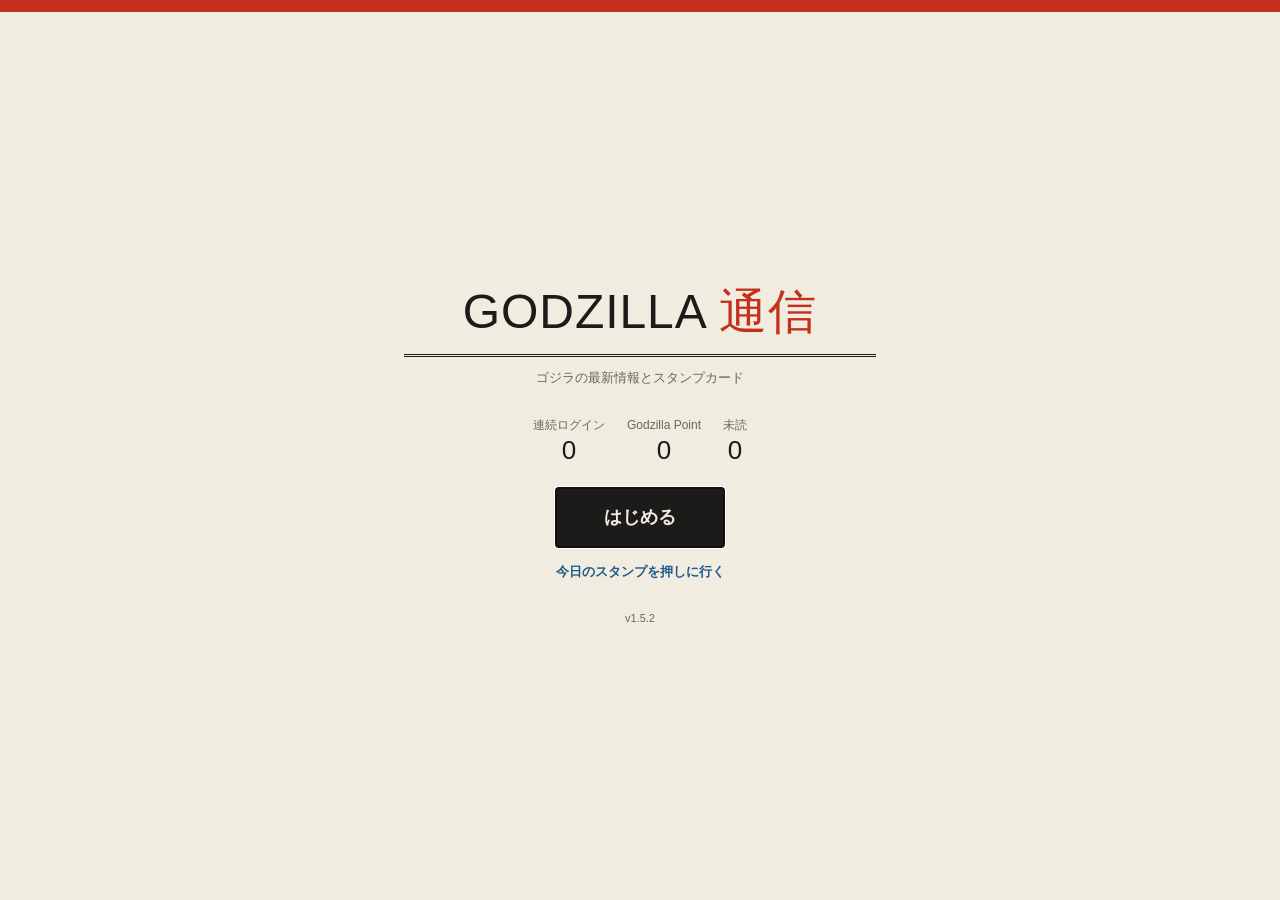
==== commit ef9f080e: "Add files via upload" ====
--- a/app/index.html
+++ b/app/index.html
@@ -86,6 +86,8 @@
  <h2 class="sh">ニュース</h2>
  <div class="row"><label for="s_max">保存する件数</label><select id="s_max"><option value="50">50件</option><option value="100">100件</option><option value="200">200件</option><option value="300">300件</option><option value="500">500件</option><option value="1000">1000件</option></select></div>
  <p class="note">超えると古いものから消えます（★ブックマークは除く）。</p>
+ <div class="row"><label for="s_block">除外するワード</label><input id="s_block" placeholder="スペース区切り（例：馬 ラーメン）" autocomplete="off"></div>
+ <div class="note" id="s_bmsg"></div>
  <h2 class="sh">更新</h2>
  <div class="row"><label for="s_int">自動更新の間隔</label><select id="s_int"><option value="15">15分ごと</option><option value="30">30分ごと</option><option value="60">1時間ごと</option><option value="180">3時間ごと</option><option value="0">自動更新しない</option></select></div>
  <div class="row"><label><input type="checkbox" id="s_nt"> 自動更新で新着があったら通知する</label></div>
@@ -111,5 +113,6 @@
 <script src="seed.js"></script>
 <script src="data.js"></script>
 <script src="limited.js"></script>
+<script src="rules.js"></script>
 <script src="app.js"></script>
 </body></html>
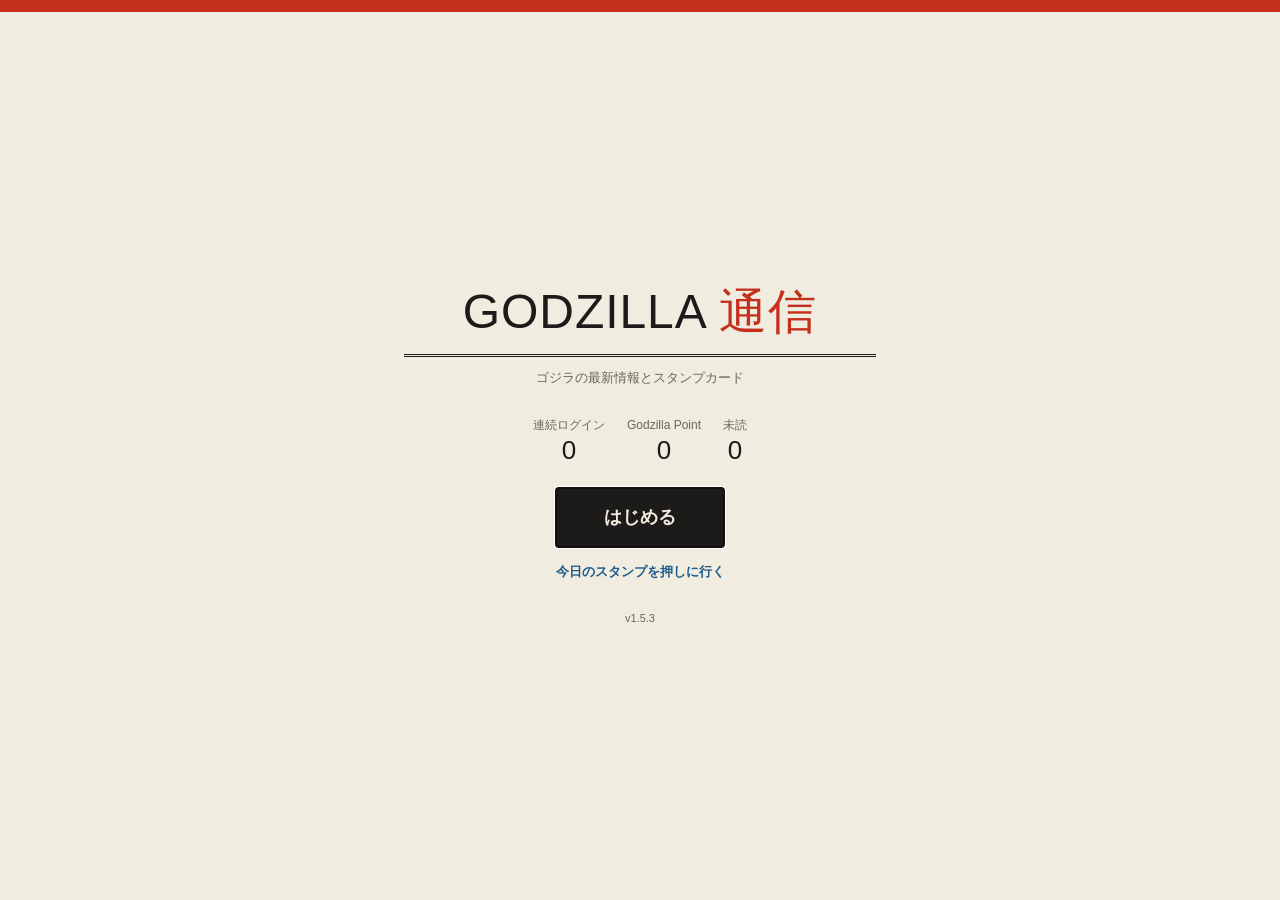
==== commit 79f2bde7: "Add files via upload" ====
--- a/app/index.html
+++ b/app/index.html
@@ -25,7 +25,7 @@
  <div id="cd" class="cd"></div>
  <input id="q" type="search" class="srch" placeholder="キーワードで検索（見出し・本文）" autocomplete="off">
  <div class="chips" id="chips"></div>
- <div class="bar"><span id="status" class="note"></span><span id="count" class="note"></span></div>
+ <div class="bar"><span><span id="status" class="note"></span> <button class="lnk hide" id="st_go">情報源を見る</button></span><span id="count" class="note"></span></div>
  <div class="bar"><span><button class="lnk" id="reload">今すぐ更新</button>　<button class="lnk" id="readall">すべて既読にする</button></span><span class="note hide" id="auto"></span></div>
  <div id="list"></div>
  <details><summary>ニュースを追加</summary>
@@ -62,20 +62,22 @@
 
 <section id="zk" class="hide">
  <div class="chips" id="zt"><button id="zt_a" class="on">図鑑</button><button id="zt_b">期間限定</button></div>
- <div id="zpa"><div class="note" id="zkn"></div><div id="zarc"></div><div class="lg"><span>通常図鑑</span></div><div id="zgrid" class="zgrid"></div></div>
+ <div id="zpa"><div class="note" id="zkn"></div><div id="zarc"></div><div class="chips" id="zf"></div><div class="lg"><span>通常図鑑</span></div><div id="zgrid" class="zgrid"></div></div>
  <div id="zpb" class="hide"><div class="gpb">Godzilla Point　<b id="gp2">0</b> GP</div><div class="note" id="zlh"></div><div id="zlim"></div></div>
 </section>
 
 <section id="src" class="hide">
- <p class="note">登録したサイトから、ゴジラ関連の記事だけを取り込みます。</p>
- <form id="sf">
-  <input name="url" type="url" placeholder="サイトまたはYouTubeチャンネルのURL" required>
-  <input name="name" placeholder="表示名（例：東宝MOVIE）" maxlength="30">
-  <label class="note"><input type="checkbox" name="only" style="width:auto"> ゴジラ専用（絞り込まない）</label>
-  <button class="btn" type="submit">自動検出して追加</button>
- </form>
- <div id="smsg" class="note" style="margin:8px 0"></div>
+ <div id="sbar"></div>
  <div id="slist"></div>
+ <details class="addsrc"><summary>情報源を追加</summary>
+  <form id="sf">
+   <input name="url" type="url" placeholder="サイトまたはYouTubeチャンネルのURL" required>
+   <input name="name" placeholder="表示名（例：東宝MOVIE）" maxlength="30">
+   <label class="note"><input type="checkbox" name="only" style="width:auto"> ゴジラ専用（絞り込まない）</label>
+   <button class="btn" type="submit">自動検出して追加</button>
+  </form>
+  <div id="smsg" class="note" style="margin:8px 0"></div>
+ </details>
  <p><button class="lnk" id="sreset">初期の情報源に戻す</button></p>
 </section>
 
--- a/app/style.css
+++ b/app/style.css
@@ -1 +1 @@
-:root{--bg:#f1ece0;--ink:#1c1b19;--sub:#6b665b;--card:#fbf8f0;--line:#cfc7b4;--red:#c4301c;--blue:#1d5a8a;box-sizing:border-box;padding-top:env(safe-area-inset-top,0px);padding-bottom:env(safe-area-inset-bottom,0px)}@media (prefers-color-scheme:dark){:root:not([data-theme=light]){--bg:#15161a;--ink:#ece6d6;--sub:#9a9484;--card:#1e2025;--line:#3a3d44;--red:#ea5a42;--blue:#6fb2e6}}:root[data-theme=dark]{--bg:#15161a;--ink:#ece6d6;--sub:#9a9484;--card:#1e2025;--line:#3a3d44;--red:#ea5a42;--blue:#6fb2e6}html{scroll-padding-top:env(safe-area-inset-top,0px)}*{box-sizing:border-box}body{margin:0;background:var(--bg);color:var(--ink);font-family:Zen Kaku Gothic New,Hiragino Kaku Gothic ProN,Yu Gothic,sans-serif;line-height:1.7}.wrap{max-width:720px;margin:0 auto;padding:0 16px 60px}header{padding:28px 0 14px;border-bottom:3px double var(--ink);margin-bottom:14px}h1{font-family:Dela Gothic One,Hiragino Sans,sans-serif;font-weight:400;font-size:30px;margin:0;letter-spacing:.02em;line-height:1.2}h1 span{color:var(--red)}.tag{font-size:12px;color:var(--sub);margin-top:4px}nav{display:flex;gap:0;border-bottom:1px solid var(--line);margin-bottom:16px}nav button{flex:1;background:none;border:0;padding:10px 0;font:inherit;font-weight:700;color:var(--sub);cursor:pointer;border-bottom:3px solid transparent}nav button.on{color:var(--ink);border-color:var(--red)}.chips{display:flex;gap:6px;overflow-x:auto;padding-bottom:8px;margin-bottom:8px}.chips button{flex:none;font:inherit;font-size:13px;padding:3px 12px;border:1px solid var(--ink);background:none;color:var(--ink);border-radius:2px;cursor:pointer}.chips button.on{background:var(--ink);color:var(--bg)}.item{background:var(--card);border:1px solid var(--line);margin-bottom:12px;display:flex;gap:12px;padding:12px}.item img{width:104px;height:104px;object-fit:cover;flex:none;border:1px solid var(--line)}.item h3{margin:2px 0 4px;font-size:16px;line-height:1.45}.item p{margin:0;font-size:13.5px;color:var(--sub)}.meta{font-size:12px;display:flex;gap:8px;flex-wrap:wrap;align-items:center;margin-bottom:2px}.cat{background:var(--red);color:#fff;padding:0 7px;font-size:11px;font-weight:700}.item a{color:var(--blue);font-size:12.5px}.del{margin-left:auto;background:none;border:0;color:var(--sub);cursor:pointer;font-size:12px}.count{font-size:12px;color:var(--sub);text-align:right;margin-bottom:6px}.empty{padding:30px;text-align:center;color:var(--sub)}details{border:1px dashed var(--sub);padding:10px 12px;margin-top:18px}summary{cursor:pointer;font-weight:700}form{display:grid;gap:8px;margin-top:10px}input,select,textarea{font:inherit;padding:7px;border:1px solid var(--line);background:var(--card);color:var(--ink);width:100%}.btn{font:inherit;font-weight:700;background:var(--ink);color:var(--bg);border:0;padding:10px 16px;cursor:pointer}.card{background:var(--card);border:1px solid var(--ink);padding:18px;box-shadow:4px 4px 0 var(--ink)}.card h2{font-family:Dela Gothic One,sans-serif;font-weight:400;margin:0 0 2px;font-size:20px}.streak{font-size:44px;font-family:Dela Gothic One,sans-serif;color:var(--red);line-height:1.1}.stamps{display:grid;grid-template-columns:repeat(4,1fr);gap:10px;margin:16px 0}.st{aspect-ratio:1;border:2px dashed var(--line);border-radius:50%;display:flex;align-items:center;justify-content:center;font-size:13px;color:var(--sub);position:relative}.st.f{border:3px solid var(--red);color:var(--red);font-family:Dela Gothic One,sans-serif;transform:rotate(-8deg);font-size:15px;background:#c4301c14}.st.last{border-radius:6px}.note{font-size:12.5px;color:var(--sub)}.msg{margin:10px 0;font-weight:700}.item{cursor:pointer}.item:active{background:var(--bg)}.dt{font-size:11.5px;color:var(--sub);border:1px solid var(--line);padding:0 6px}.md{position:fixed;inset:0;background:#00000080;display:flex;align-items:center;justify-content:center;z-index:9;padding:16px}.sheet{background:var(--card);color:var(--ink);border:1px solid var(--ink);box-shadow:6px 6px 0 var(--ink);width:100%;max-width:640px;max-height:90vh;overflow:auto;padding:20px}.sheet h2{font-family:Dela Gothic One,sans-serif;font-weight:400;font-size:20px;line-height:1.4;margin:8px 0}.sheet img{width:100%;max-height:260px;object-fit:cover;border:1px solid var(--line);margin:8px 0}.sheet .tx{white-space:pre-wrap;font-size:15px}.sheet a.lk{display:inline-block;margin-top:12px;color:var(--blue);font-weight:700}.hide{display:none}.bar{display:flex;justify-content:space-between;align-items:center;gap:8px;margin-bottom:6px}.lnk{background:none;border:0;color:var(--blue);font:inherit;font-size:13px;font-weight:700;cursor:pointer;padding:0}.lnk:disabled{opacity:.5;cursor:default}.fd{background:var(--card);border:1px solid var(--line);padding:10px 12px;margin-bottom:8px;display:flex;gap:10px;align-items:center}.fd .nm{font-weight:700;font-size:14px}.fd .ur{font-size:11px;color:var(--sub);word-break:break-all}.fd input[type=checkbox]{width:auto}.fd button{margin-left:auto;background:none;border:0;color:var(--sub);cursor:pointer;font:inherit;font-size:12px}.item h3,.item p{overflow-wrap:anywhere}.item:hover{border-color:var(--ink)}.ttl{margin:12px 0 4px;padding:10px 12px;border:1px solid var(--line);background:var(--bg)}.tt{font-family:Dela Gothic One,sans-serif;font-size:19px;line-height:1.4;margin:2px 0}.gold{color:#b8860b;background:linear-gradient(120deg,#8a6a12,#e8c14d 22%,#fff1a8,#d9a521 68%,#8a6a12);-webkit-background-clip:text;background-clip:text;-webkit-text-fill-color:transparent;font-weight:700}.tl{display:flex;gap:10px;padding:5px 0;border-bottom:1px dotted var(--line);font-size:13.5px}.tl .no{flex:none;width:4.8em;color:var(--sub);font-size:12px}.tl.lock .nm2{color:var(--sub)}.ver{text-align:center;margin-top:28px;font-size:11px}.star{background:none;border:0;cursor:pointer;font-size:17px;line-height:1;padding:0 2px;color:var(--sub)}.star.on,.star:hover{color:#c8940a}.btn2{font:inherit;font-weight:700;background:none;color:var(--ink);border:1px solid var(--ink);padding:10px 16px;cursor:pointer}nav button{font-size:14px}.srch{margin-bottom:8px}.cd{margin-bottom:12px}.cd .cr{display:flex;align-items:center;justify-content:space-between;gap:12px;background:var(--card);border:1px solid var(--ink);border-left:6px solid var(--red);padding:8px 12px;margin-bottom:6px}.cd .cl{font-weight:700;font-size:14px}.cd .cs{font-size:11.5px;color:var(--sub)}.cd .cn{font-family:Dela Gothic One,sans-serif;color:var(--red);font-size:20px;white-space:nowrap}.cd .cn small{font-size:12px}.newb{background:var(--blue);color:#fff;font-size:10.5px;font-weight:700;padding:0 6px;letter-spacing:.04em}.item.unread{border-left:4px solid var(--blue)}.bonus{margin-top:12px}.bonus .bx{border:1px dashed var(--red);padding:10px 12px;margin-top:8px;background:#c4301c0d}.bonus .bh{font-family:Dela Gothic One,sans-serif;font-size:13px;color:var(--red)}.bonus .bt{font-size:14px;margin-top:2px}details{margin-top:12px}.cal{display:grid;grid-template-columns:repeat(7,1fr);gap:4px;margin-top:8px;text-align:center}.cal .wd{font-size:11px;color:var(--sub)}.cal .dy{aspect-ratio:1;display:flex;align-items:center;justify-content:center;font-size:13px;border-radius:50%;color:var(--ink)}.cal .dy.on{background:var(--red);color:#fff;font-weight:700;transform:rotate(-6deg)}.cal .dy.td{outline:2px solid var(--ink)}.calh{display:flex;align-items:center;justify-content:space-between;margin-top:8px;font-weight:700}.zgrid{display:grid;grid-template-columns:repeat(2,1fr);gap:10px;margin-top:10px}.zc{background:var(--card);border:1px solid var(--line);padding:12px;position:relative;min-height:128px}.zc.new{border:2px solid var(--red)}.zc .zn{font-size:11px;color:var(--sub)}.zc .zt{font-family:Dela Gothic One,sans-serif;font-size:17px;line-height:1.35;margin:2px 0 4px}.zc .zs{font-size:11.5px;color:var(--blue);margin-bottom:4px}.zc .zd{font-size:12.5px;color:var(--sub)}.zc.lock{background:var(--bg);border-style:dashed}.zc.lock .zt{color:var(--sub)}.zc .zb{position:absolute;top:8px;right:8px}.zdone{border:2px solid var(--red);padding:10px 12px;margin:10px 0;font-weight:700;background:#c4301c0f}.sh{font-family:Dela Gothic One,sans-serif;font-weight:400;font-size:17px;margin:22px 0 8px;padding-bottom:4px;border-bottom:2px solid var(--ink)}.row{display:flex;align-items:center;gap:12px;flex-wrap:wrap;margin:8px 0}.row label{font-size:14px}.row select{width:auto;min-width:220px}.row input[type=checkbox]{width:auto;margin-right:6px}.msgline{min-height:1.5em;margin:6px 0}.fd .ur{margin-top:2px}.fd .stt{font-size:11.5px;margin-top:3px}.fd .stt.ok{color:var(--blue)}.fd .stt.ng{color:var(--red)}.fd .tp{font-size:10.5px;border:1px solid var(--line);padding:0 5px;margin-left:6px;color:var(--sub);font-weight:400}.item p{display:-webkit-box;-webkit-line-clamp:2;-webkit-box-orient:vertical;overflow:hidden}.ttlscr{position:fixed;inset:0;z-index:60;background:var(--bg);display:flex;align-items:center;justify-content:center;border-top:12px solid var(--red);animation:tsin .5s ease}.ttlscr.hide{display:none}@keyframes tsin{0%{opacity:0}to{opacity:1}}.ts-in{width:100%;max-width:520px;padding:24px;text-align:center}.ts-h{font-size:48px;line-height:1.15;border-bottom:3px double var(--ink);padding-bottom:14px}.ts-sub{font-size:13px;color:var(--sub);margin:10px 0 26px}.ts-stats{display:flex;justify-content:center;gap:22px;margin-bottom:18px}.ts-stats div{font-size:12px;color:var(--sub)}.ts-stats b{display:block;font-family:Dela Gothic One,sans-serif;font-weight:400;font-size:26px;color:var(--ink);line-height:1.2}.ts-cd{font-size:13px;margin-bottom:22px;color:var(--ink)}.ts-cd b{font-family:Dela Gothic One,sans-serif;font-weight:400;color:var(--red);font-size:18px}.ts-go{font-size:18px;padding:14px 48px}.ts-in .lnk{display:block;margin:14px auto 0}.ts-ver{font-size:11px;color:var(--sub);margin-top:26px}.gpb{margin:8px 0;font-size:13px;color:var(--sub)}.gpb b{font-family:Dela Gothic One,sans-serif;font-weight:400;font-size:22px;color:var(--red)}.bonus .gpx{border:2px solid var(--red);background:#c4301c14;text-align:center;padding:10px;margin-top:8px}.bonus .gpx b{font-family:Dela Gothic One,sans-serif;font-weight:400;font-size:34px;color:var(--red);line-height:1.2}.lg{margin:18px 0 6px;font-family:Dela Gothic One,sans-serif;font-size:15px;border-bottom:2px solid var(--ink);padding-bottom:4px;display:flex;justify-content:space-between;align-items:baseline;gap:8px}.lg small{font-family:Zen Kaku Gothic New,sans-serif;font-size:12px;color:var(--sub);font-weight:700}.zc.lim{border-color:var(--red)}.zc.lim .zn{color:var(--red)}.zc .buy{margin-top:8px;width:100%;padding:7px 8px;font-size:13px}.zc .buy[disabled]{opacity:.45;cursor:not-allowed}.glog{display:flex;justify-content:space-between;font-size:13px;border-bottom:1px solid var(--line);padding:3px 0}.glog b{color:var(--red)}details.lgrp{border:0;padding:0;margin:14px 0 0;background:none}details.lgrp>summary{list-style:none;cursor:pointer;display:flex;justify-content:space-between;align-items:baseline;gap:8px;font-family:Dela Gothic One,sans-serif;font-size:15px;border-bottom:2px solid var(--ink);padding:0 0 4px;margin-bottom:10px}details.lgrp>summary::-webkit-details-marker{display:none}details.lgrp>summary:before{content:"▸";margin-right:6px;color:var(--red)}details.lgrp[open]>summary:before{content:"▾"}details.lgrp>summary span{flex:1}details.lgrp>summary small{font-family:Zen Kaku Gothic New,sans-serif;font-size:12px;color:var(--sub);font-weight:700}
+:root{--bg:#f1ece0;--ink:#1c1b19;--sub:#6b665b;--card:#fbf8f0;--line:#cfc7b4;--red:#c4301c;--blue:#1d5a8a;box-sizing:border-box;padding-top:env(safe-area-inset-top,0px);padding-bottom:env(safe-area-inset-bottom,0px)}@media (prefers-color-scheme:dark){:root:not([data-theme=light]){--bg:#15161a;--ink:#ece6d6;--sub:#9a9484;--card:#1e2025;--line:#3a3d44;--red:#ea5a42;--blue:#6fb2e6}}:root[data-theme=dark]{--bg:#15161a;--ink:#ece6d6;--sub:#9a9484;--card:#1e2025;--line:#3a3d44;--red:#ea5a42;--blue:#6fb2e6}html{scroll-padding-top:env(safe-area-inset-top,0px)}*{box-sizing:border-box}body{margin:0;background:var(--bg);color:var(--ink);font-family:Zen Kaku Gothic New,Hiragino Kaku Gothic ProN,Yu Gothic,sans-serif;line-height:1.7}.wrap{max-width:720px;margin:0 auto;padding:0 16px 60px}header{padding:28px 0 14px;border-bottom:3px double var(--ink);margin-bottom:14px}h1{font-family:Dela Gothic One,Hiragino Sans,sans-serif;font-weight:400;font-size:30px;margin:0;letter-spacing:.02em;line-height:1.2}h1 span{color:var(--red)}.tag{font-size:12px;color:var(--sub);margin-top:4px}nav{display:flex;gap:0;border-bottom:1px solid var(--line);margin-bottom:16px}nav button{flex:1;background:none;border:0;padding:10px 0;font:inherit;font-weight:700;color:var(--sub);cursor:pointer;border-bottom:3px solid transparent}nav button.on{color:var(--ink);border-color:var(--red)}.chips{display:flex;gap:6px;overflow-x:auto;padding-bottom:8px;margin-bottom:8px}.chips button{flex:none;font:inherit;font-size:13px;padding:3px 12px;border:1px solid var(--ink);background:none;color:var(--ink);border-radius:2px;cursor:pointer}.chips button.on{background:var(--ink);color:var(--bg)}.item{background:var(--card);border:1px solid var(--line);margin-bottom:12px;display:flex;gap:12px;padding:12px}.item img{width:104px;height:104px;object-fit:cover;flex:none;border:1px solid var(--line)}.item h3{margin:2px 0 4px;font-size:16px;line-height:1.45}.item p{margin:0;font-size:13.5px;color:var(--sub)}.meta{font-size:12px;display:flex;gap:8px;flex-wrap:wrap;align-items:center;margin-bottom:2px}.cat{background:var(--red);color:#fff;padding:0 7px;font-size:11px;font-weight:700}.item a{color:var(--blue);font-size:12.5px}.del{margin-left:auto;background:none;border:0;color:var(--sub);cursor:pointer;font-size:12px}.count{font-size:12px;color:var(--sub);text-align:right;margin-bottom:6px}.empty{padding:30px;text-align:center;color:var(--sub)}details{border:1px dashed var(--sub);padding:10px 12px;margin-top:18px}summary{cursor:pointer;font-weight:700}form{display:grid;gap:8px;margin-top:10px}input,select,textarea{font:inherit;padding:7px;border:1px solid var(--line);background:var(--card);color:var(--ink);width:100%}.btn{font:inherit;font-weight:700;background:var(--ink);color:var(--bg);border:0;padding:10px 16px;cursor:pointer}.card{background:var(--card);border:1px solid var(--ink);padding:18px;box-shadow:4px 4px 0 var(--ink)}.card h2{font-family:Dela Gothic One,sans-serif;font-weight:400;margin:0 0 2px;font-size:20px}.streak{font-size:44px;font-family:Dela Gothic One,sans-serif;color:var(--red);line-height:1.1}.stamps{display:grid;grid-template-columns:repeat(4,1fr);gap:10px;margin:16px 0}.st{aspect-ratio:1;border:2px dashed var(--line);border-radius:50%;display:flex;align-items:center;justify-content:center;font-size:13px;color:var(--sub);position:relative}.st.f{border:3px solid var(--red);color:var(--red);font-family:Dela Gothic One,sans-serif;transform:rotate(-8deg);font-size:15px;background:#c4301c14}.st.last{border-radius:6px}.note{font-size:12.5px;color:var(--sub)}.msg{margin:10px 0;font-weight:700}.item{cursor:pointer}.item:active{background:var(--bg)}.dt{font-size:11.5px;color:var(--sub);border:1px solid var(--line);padding:0 6px}.md{position:fixed;inset:0;background:#00000080;display:flex;align-items:center;justify-content:center;z-index:9;padding:16px}.sheet{background:var(--card);color:var(--ink);border:1px solid var(--ink);box-shadow:6px 6px 0 var(--ink);width:100%;max-width:640px;max-height:90vh;overflow:auto;padding:20px}.sheet h2{font-family:Dela Gothic One,sans-serif;font-weight:400;font-size:20px;line-height:1.4;margin:8px 0}.sheet img{width:100%;max-height:260px;object-fit:cover;border:1px solid var(--line);margin:8px 0}.sheet .tx{white-space:pre-wrap;font-size:15px}.sheet a.lk{display:inline-block;margin-top:12px;color:var(--blue);font-weight:700}.hide{display:none}.bar{display:flex;justify-content:space-between;align-items:center;gap:8px;margin-bottom:6px}.lnk{background:none;border:0;color:var(--blue);font:inherit;font-size:13px;font-weight:700;cursor:pointer;padding:0}.lnk:disabled{opacity:.5;cursor:default}.fd{background:var(--card);border:1px solid var(--line);padding:10px 12px;margin-bottom:8px;display:flex;gap:10px;align-items:center}.fd .nm{font-weight:700;font-size:14px}.fd .ur{font-size:11px;color:var(--sub);word-break:break-all}.fd input[type=checkbox]{width:auto}.fd button{margin-left:auto;background:none;border:0;color:var(--sub);cursor:pointer;font:inherit;font-size:12px}.item h3,.item p{overflow-wrap:anywhere}.item:hover{border-color:var(--ink)}.ttl{margin:12px 0 4px;padding:10px 12px;border:1px solid var(--line);background:var(--bg)}.tt{font-family:Dela Gothic One,sans-serif;font-size:19px;line-height:1.4;margin:2px 0}.gold{color:#b8860b;background:linear-gradient(120deg,#8a6a12,#e8c14d 22%,#fff1a8,#d9a521 68%,#8a6a12);-webkit-background-clip:text;background-clip:text;-webkit-text-fill-color:transparent;font-weight:700}.tl{display:flex;gap:10px;padding:5px 0;border-bottom:1px dotted var(--line);font-size:13.5px}.tl .no{flex:none;width:4.8em;color:var(--sub);font-size:12px}.tl.lock .nm2{color:var(--sub)}.ver{text-align:center;margin-top:28px;font-size:11px}.star{background:none;border:0;cursor:pointer;font-size:17px;line-height:1;padding:0 2px;color:var(--sub)}.star.on,.star:hover{color:#c8940a}.btn2{font:inherit;font-weight:700;background:none;color:var(--ink);border:1px solid var(--ink);padding:10px 16px;cursor:pointer}nav button{font-size:14px}.srch{margin-bottom:8px}.cd{margin-bottom:12px}.cd .cr{display:flex;align-items:center;justify-content:space-between;gap:12px;background:var(--card);border:1px solid var(--ink);border-left:6px solid var(--red);padding:8px 12px;margin-bottom:6px}.cd .cl{font-weight:700;font-size:14px}.cd .cs{font-size:11.5px;color:var(--sub)}.cd .cn{font-family:Dela Gothic One,sans-serif;color:var(--red);font-size:20px;white-space:nowrap}.cd .cn small{font-size:12px}.newb{background:var(--blue);color:#fff;font-size:10.5px;font-weight:700;padding:0 6px;letter-spacing:.04em}.item.unread{border-left:4px solid var(--blue)}.bonus{margin-top:12px}.bonus .bx{border:1px dashed var(--red);padding:10px 12px;margin-top:8px;background:#c4301c0d}.bonus .bh{font-family:Dela Gothic One,sans-serif;font-size:13px;color:var(--red)}.bonus .bt{font-size:14px;margin-top:2px}details{margin-top:12px}.cal{display:grid;grid-template-columns:repeat(7,1fr);gap:4px;margin-top:8px;text-align:center}.cal .wd{font-size:11px;color:var(--sub)}.cal .dy{aspect-ratio:1;display:flex;align-items:center;justify-content:center;font-size:13px;border-radius:50%;color:var(--ink)}.cal .dy.on{background:var(--red);color:#fff;font-weight:700;transform:rotate(-6deg)}.cal .dy.td{outline:2px solid var(--ink)}.calh{display:flex;align-items:center;justify-content:space-between;margin-top:8px;font-weight:700}.zgrid{display:grid;grid-template-columns:repeat(2,1fr);gap:10px;margin-top:10px}.zc{background:var(--card);border:1px solid var(--line);padding:12px;position:relative;min-height:128px}.zc.new{border:2px solid var(--red)}.zc .zn{font-size:11px;color:var(--sub)}.zc .zt{font-family:Dela Gothic One,sans-serif;font-size:17px;line-height:1.35;margin:2px 0 4px}.zc .zs{font-size:11.5px;color:var(--blue);margin-bottom:4px}.zc .zd{font-size:12.5px;color:var(--sub)}.zc.lock{background:var(--bg);border-style:dashed}.zc.lock .zt{color:var(--sub)}.zc .zb{position:absolute;top:8px;right:8px}.zdone{border:2px solid var(--red);padding:10px 12px;margin:10px 0;font-weight:700;background:#c4301c0f}.sh{font-family:Dela Gothic One,sans-serif;font-weight:400;font-size:17px;margin:22px 0 8px;padding-bottom:4px;border-bottom:2px solid var(--ink)}.row{display:flex;align-items:center;gap:12px;flex-wrap:wrap;margin:8px 0}.row label{font-size:14px}.row select{width:auto;min-width:220px}.row input[type=checkbox]{width:auto;margin-right:6px}.msgline{min-height:1.5em;margin:6px 0}.fd .ur{margin-top:2px}.fd .stt{font-size:11.5px;margin-top:3px}.fd .stt.ok{color:var(--blue)}.fd .stt.ng{color:var(--red)}.fd .tp{font-size:10.5px;border:1px solid var(--line);padding:0 5px;margin-left:6px;color:var(--sub);font-weight:400}.item p{display:-webkit-box;-webkit-line-clamp:2;-webkit-box-orient:vertical;overflow:hidden}.ttlscr{position:fixed;inset:0;z-index:60;background:var(--bg);display:flex;align-items:center;justify-content:center;border-top:12px solid var(--red);animation:tsin .5s ease}.ttlscr.hide{display:none}@keyframes tsin{0%{opacity:0}to{opacity:1}}.ts-in{width:100%;max-width:520px;padding:24px;text-align:center}.ts-h{font-size:48px;line-height:1.15;border-bottom:3px double var(--ink);padding-bottom:14px}.ts-sub{font-size:13px;color:var(--sub);margin:10px 0 26px}.ts-stats{display:flex;justify-content:center;gap:22px;margin-bottom:18px}.ts-stats div{font-size:12px;color:var(--sub)}.ts-stats b{display:block;font-family:Dela Gothic One,sans-serif;font-weight:400;font-size:26px;color:var(--ink);line-height:1.2}.ts-cd{font-size:13px;margin-bottom:22px;color:var(--ink)}.ts-cd b{font-family:Dela Gothic One,sans-serif;font-weight:400;color:var(--red);font-size:18px}.ts-go{font-size:18px;padding:14px 48px}.ts-in .lnk{display:block;margin:14px auto 0}.ts-ver{font-size:11px;color:var(--sub);margin-top:26px}.gpb{margin:8px 0;font-size:13px;color:var(--sub)}.gpb b{font-family:Dela Gothic One,sans-serif;font-weight:400;font-size:22px;color:var(--red)}.bonus .gpx{border:2px solid var(--red);background:#c4301c14;text-align:center;padding:10px;margin-top:8px}.bonus .gpx b{font-family:Dela Gothic One,sans-serif;font-weight:400;font-size:34px;color:var(--red);line-height:1.2}.lg{margin:18px 0 6px;font-family:Dela Gothic One,sans-serif;font-size:15px;border-bottom:2px solid var(--ink);padding-bottom:4px;display:flex;justify-content:space-between;align-items:baseline;gap:8px}.lg small{font-family:Zen Kaku Gothic New,sans-serif;font-size:12px;color:var(--sub);font-weight:700}.zc.lim{border-color:var(--red)}.zc.lim .zn{color:var(--red)}.zc .buy{margin-top:8px;width:100%;padding:7px 8px;font-size:13px}.zc .buy[disabled]{opacity:.45;cursor:not-allowed}.glog{display:flex;justify-content:space-between;font-size:13px;border-bottom:1px solid var(--line);padding:3px 0}.glog b{color:var(--red)}details.lgrp{border:0;padding:0;margin:14px 0 0;background:none}details.lgrp>summary{list-style:none;cursor:pointer;display:flex;justify-content:space-between;align-items:baseline;gap:8px;font-family:Dela Gothic One,sans-serif;font-size:15px;border-bottom:2px solid var(--ink);padding:0 0 4px;margin-bottom:10px}details.lgrp>summary::-webkit-details-marker{display:none}details.lgrp>summary:before{content:"▸";margin-right:6px;color:var(--red)}details.lgrp[open]>summary:before{content:"▾"}details.lgrp>summary span{flex:1}details.lgrp>summary small{font-family:Zen Kaku Gothic New,sans-serif;font-size:12px;color:var(--sub);font-weight:700}:root{--ok:#2e7d4f}@media (prefers-color-scheme:dark){:root:not([data-theme=light]){--ok:#5fbf86}}:root[data-theme=dark]{--ok:#5fbf86}#sbar{margin-bottom:12px}.sum{display:flex;gap:10px;margin-bottom:10px}.sum span{flex:1;background:var(--card);border:1px solid var(--line);padding:8px 10px;font-size:12px;color:var(--sub);text-align:center}.sum b{display:block;font-family:Dela Gothic One,sans-serif;font-weight:400;font-size:24px;line-height:1.2;color:var(--ink)}.sum .ok b{color:var(--ok)}.sum .ng b{color:var(--red)}.sc{background:var(--card);border:1px solid var(--line);border-left:5px solid var(--line);padding:10px 12px;margin-bottom:10px}.sc.ok,.sc.zero{border-left-color:var(--ok)}.sc.ng{border-left-color:var(--red)}.sc.off{opacity:.62}.sc-top{display:flex;align-items:center;gap:10px}.sc-nm{flex:1;min-width:0;font-weight:700;font-size:15px;overflow-wrap:anywhere}.sc-nm .tp{font-style:normal;font-size:10.5px;border:1px solid var(--line);padding:0 5px;margin-left:6px;color:var(--sub);font-weight:400}.sc-top .lnk{margin-left:auto;white-space:nowrap}.sc-st{display:flex;align-items:center;gap:7px;font-size:13px;margin-top:6px}.sc-st .dot{width:10px;height:10px;border-radius:50%;background:var(--line);flex:none}.sc.ok .dot,.sc.zero .dot{background:var(--ok)}.sc.ng .dot{background:var(--red)}.sc.ng .sc-st{color:var(--red);font-weight:700}.sc-hint{margin:2px 0 0 17px}.sc-more{border:0;padding:0;margin-top:6px;background:none}.sc-more summary{font-size:12px;color:var(--sub);cursor:pointer}.sc-more .ur{font-size:11.5px;color:var(--sub);word-break:break-all;margin:6px 0}.sc-more .lnk{color:var(--red)}.sw{position:relative;display:inline-block;width:40px;height:22px;flex:none}.sw input{opacity:0;position:absolute;inset:0;width:100%;height:100%;margin:0;cursor:pointer;z-index:1}.sw span{position:absolute;inset:0;background:var(--line);border-radius:22px;transition:background .15s}.sw span:before{content:"";position:absolute;left:3px;top:3px;width:16px;height:16px;border-radius:50%;background:#fff;transition:transform .15s}.sw input:checked+span{background:var(--ok)}.sw input:checked+span:before{transform:translate(18px)}details.addsrc{margin:16px 0 8px}.zc.tap{cursor:pointer}.zc.tap:hover{border-color:var(--ink)}#zf{margin:6px 0 10px}
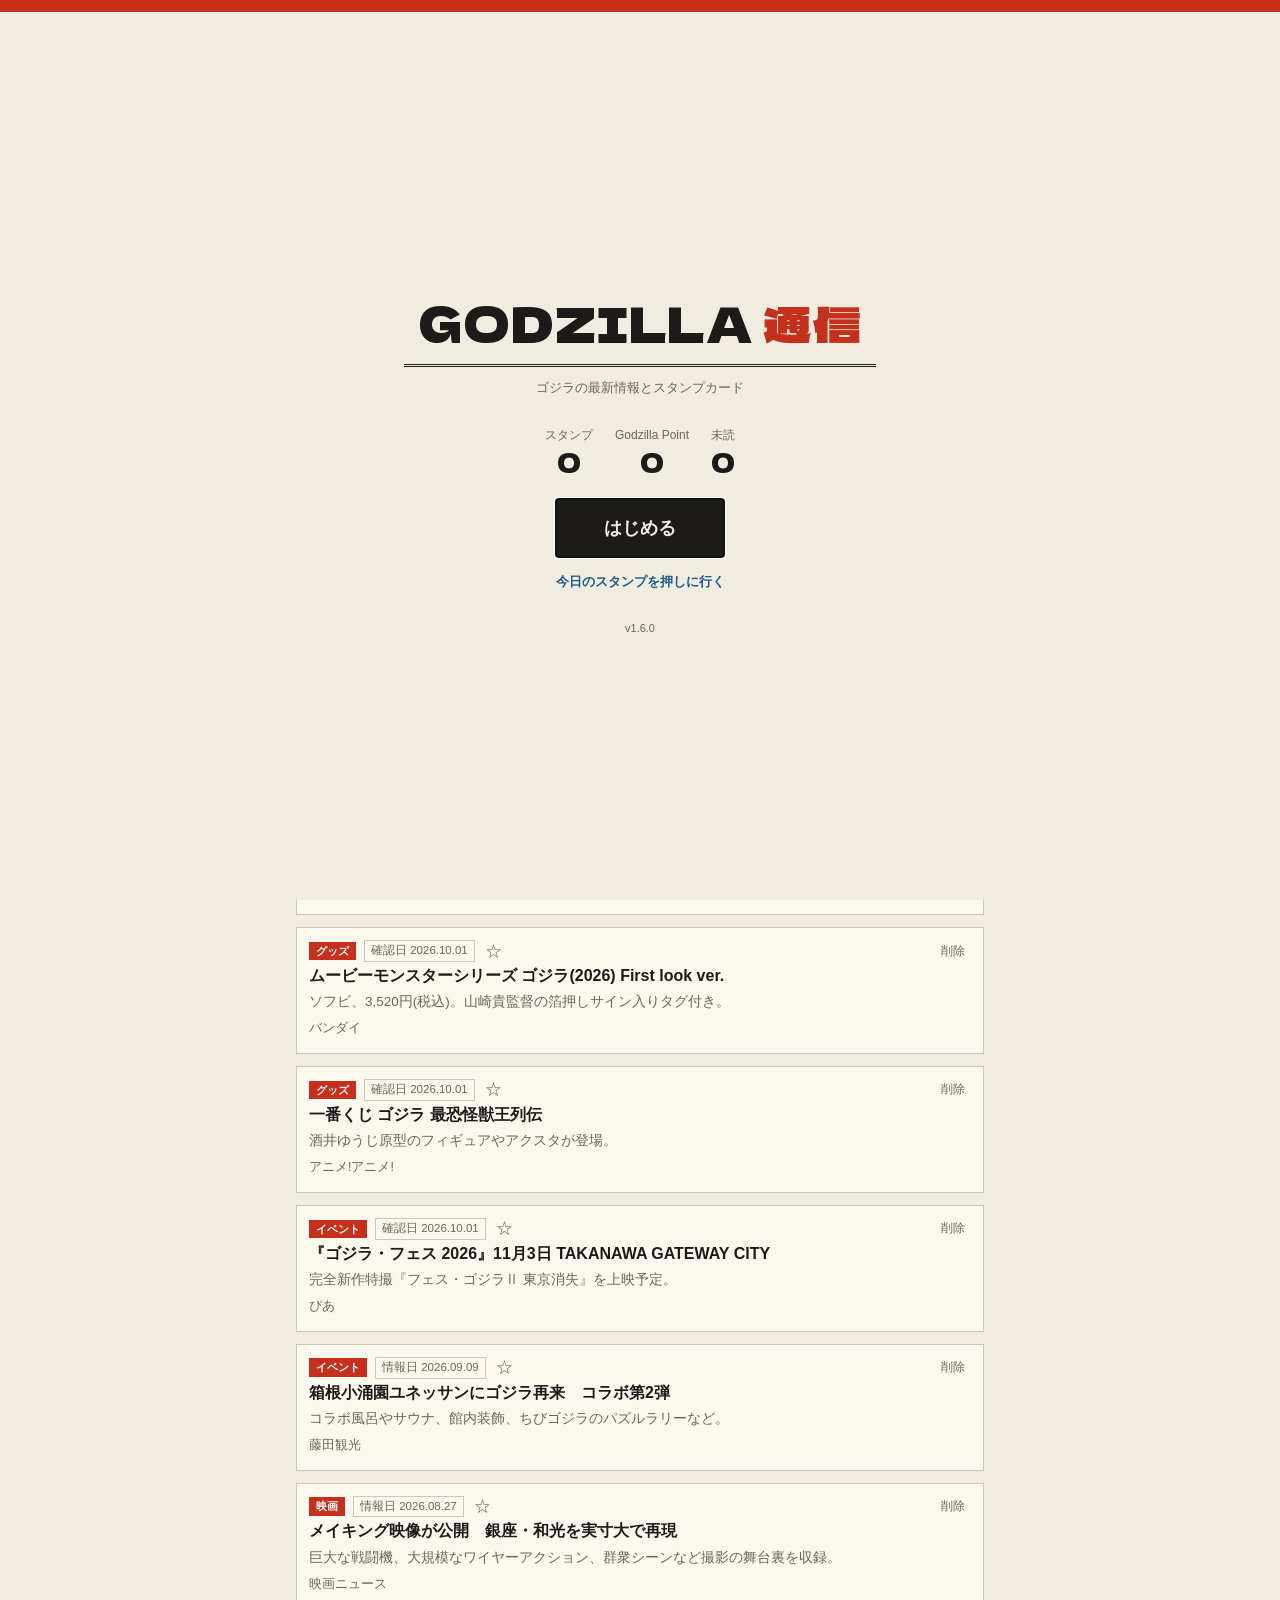
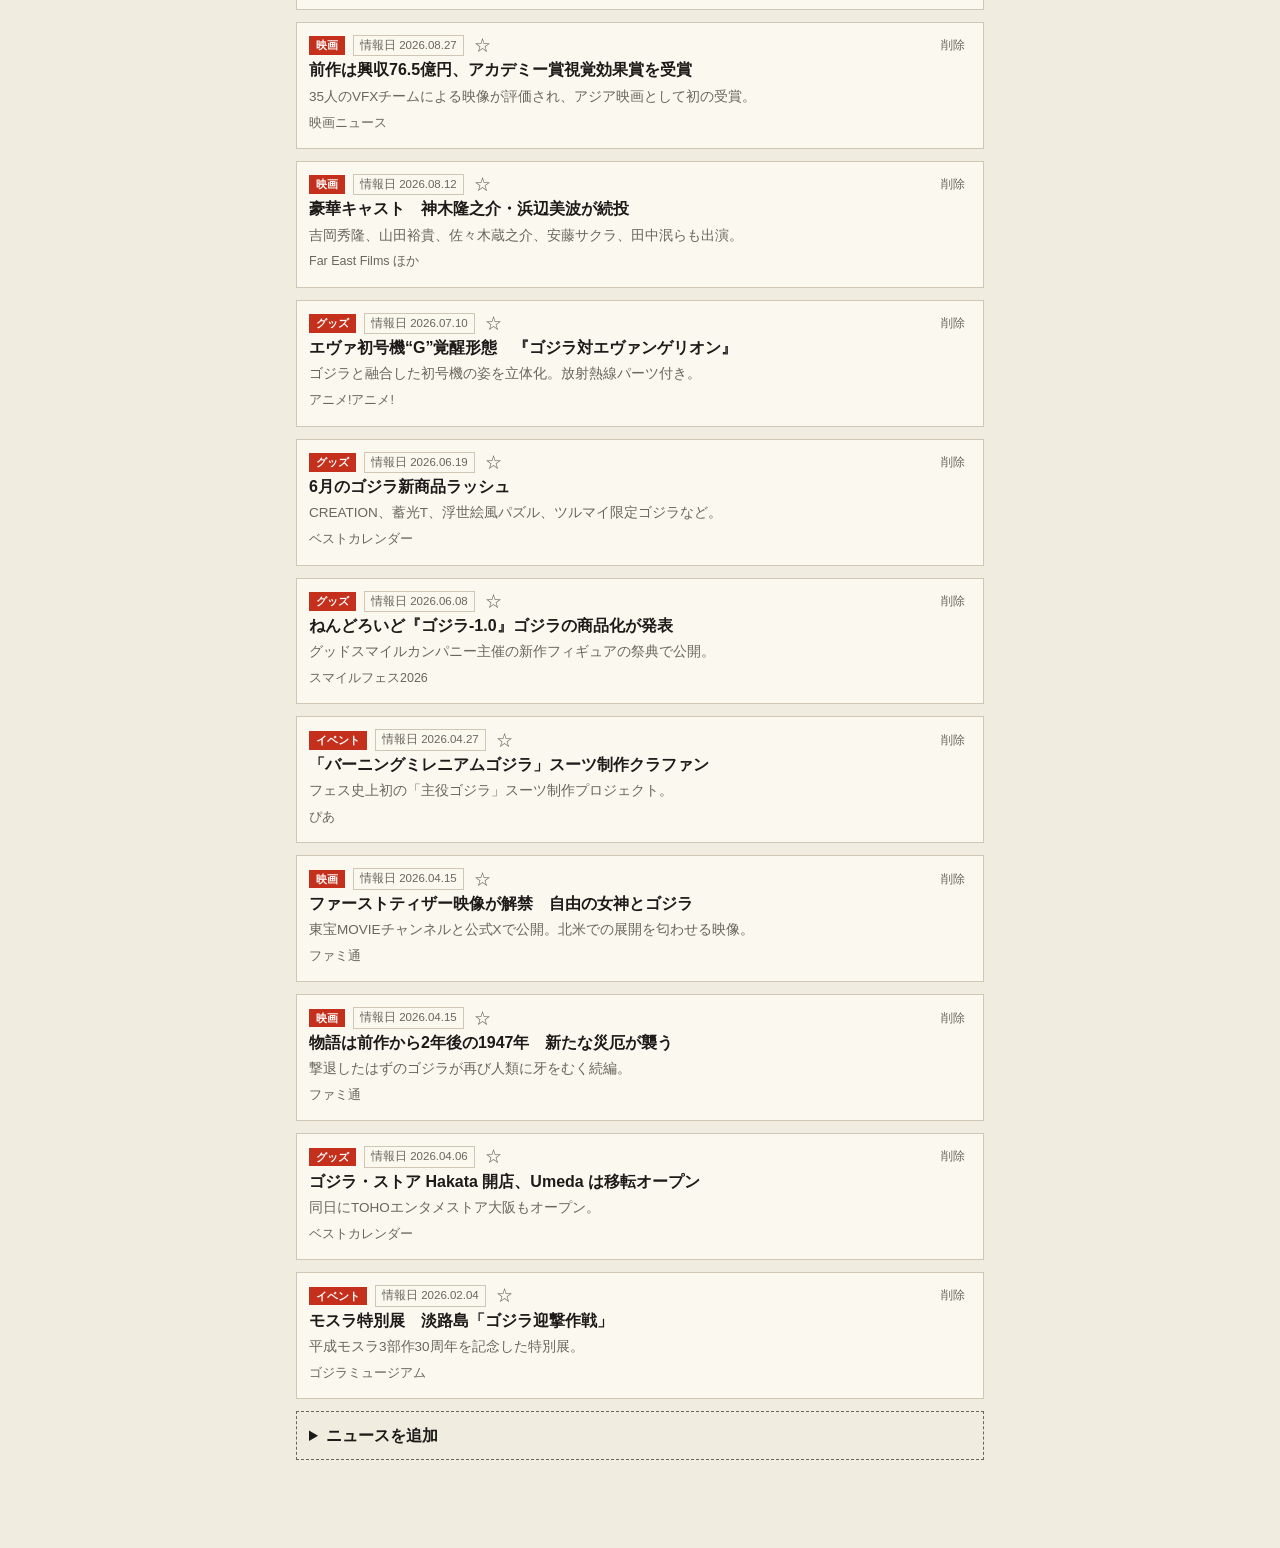
==== commit 61c90256: "app/fonts内にフォントファイルを追加" ====
--- a/app/index.html
+++ b/app/index.html
@@ -8,7 +8,8 @@
 <link rel="stylesheet" href="fonts/zen-kaku-gothic-new/700.css">
 <link rel="stylesheet" href="style.css">
 </head>
-<body><div id="title" class="ttlscr hide"><div class="ts-in">
+<body><div id="title" class="ttlscr hide"><div class="ts-deco" id="ts_deco"></div><div class="ts-in">
+ <div class="ts-season" id="ts_season"></div>
  <h1 class="ts-h">GODZILLA <span>通信</span></h1>
  <div class="ts-sub">ゴジラの最新情報とスタンプカード</div>
  <div class="ts-stats" id="ts_stats"></div>
@@ -19,7 +20,7 @@
 </div></div>
 <div class="wrap">
 <header><h1>GODZILLA <span>通信</span></h1><div class="tag">ゴジラの最新情報とスタンプカード</div></header>
-<nav><button id="t1" class="on">ニュース</button><button id="t2">スタンプカード</button><button id="t3">図鑑</button><button id="t4">情報源</button><button id="t5">設定</button></nav>
+<nav><button id="t1" class="on">ニュース</button><button id="t2">スタンプ</button><button id="t3">図鑑</button><button id="t4">あそぶ</button><button id="t5">その他</button></nav>
 
 <section id="news">
  <div id="cd" class="cd"></div>
@@ -46,9 +47,10 @@
   <h2>ログインスタンプカード</h2>
   <div class="note">1日でも休むと、また1日目から。</div>
   <div id="ttl" class="ttl"></div>
-  <div style="margin-top:10px">連続ログイン</div>
+  <div style="margin-top:10px">連続スタンプ</div>
   <div class="streak"><span id="sn">0</span><span style="font-size:18px"> 日</span></div>
   <div class="gpb">Godzilla Point　<b id="gp">0</b> GP</div>
+  <div class="cpbar" id="cpbar"></div>
   <div class="stamps" id="stamps"></div>
   <div class="msg" id="msg"></div>
   <button class="btn" id="go">今日のスタンプを押す</button>
@@ -66,6 +68,14 @@
  <div id="zpb" class="hide"><div class="gpb">Godzilla Point　<b id="gp2">0</b> GP</div><div class="note" id="zlh"></div><div id="zlim"></div></div>
 </section>
 
+<section id="play" class="hide">
+ <div class="chips" id="pt"><button id="p_q" class="on">Godzilla Quiz</button><button id="p_g">Godzilla Game</button></div>
+ <div id="pq"></div>
+ <div id="pg" class="hide"></div>
+</section>
+
+<section id="more" class="hide">
+ <div class="chips" id="mt"><button id="m_set" class="on">設定</button><button id="m_src">情報源</button></div>
 <section id="src" class="hide">
  <div id="sbar"></div>
  <div id="slist"></div>
@@ -84,6 +94,7 @@
 <section id="set" class="hide">
  <h2 class="sh">表示</h2>
  <div class="row"><label><input type="checkbox" id="s_title"> 起動したときにタイトル画面を表示する</label></div>
+ <div class="row"><label for="s_season">タイトル画面の飾り</label><select id="s_season"></select></div>
  <div class="row"><label for="s_theme">テーマ</label><select id="s_theme"><option value="auto">自動（Windowsの設定に合わせる）</option><option value="light">ライト</option><option value="dark">ダーク</option></select></div>
  <h2 class="sh">ニュース</h2>
  <div class="row"><label for="s_max">保存する件数</label><select id="s_max"><option value="50">50件</option><option value="100">100件</option><option value="200">200件</option><option value="300">300件</option><option value="500">500件</option><option value="1000">1000件</option></select></div>
@@ -109,6 +120,7 @@
  <h2 class="sh">このアプリについて</h2>
  <div class="note" id="about"></div>
 </section>
+</section>
 <div id="ver" class="note ver"></div>
 </div>
 <div id="md" class="md hide"><div class="sheet" id="sheet"></div></div>
@@ -116,5 +128,6 @@
 <script src="data.js"></script>
 <script src="limited.js"></script>
 <script src="rules.js"></script>
+<script src="play.js"></script>
 <script src="app.js"></script>
 </body></html>
--- a/app/fonts/dela-gothic-one/400.css
+++ b/app/fonts/dela-gothic-one/400.css
@@ -0,0 +1,1229 @@
+/* dela-gothic-one-[0]-400-normal */
+@font-face {
+  font-family: 'Dela Gothic One';
+  font-style: normal;
+  font-display: swap;
+  font-weight: 400;
+  src: url(./files/dela-gothic-one-0-400-normal.woff2) format('woff2'), url(./files/dela-gothic-one-0-400-normal.woff) format('woff');
+  unicode-range: U+25ee8,U+25f23,U+25f5c,U+25fd4,U+25fe0,U+25ffb,U+2600c,U+26017,U+26060,U+260ed,U+26222,U+2626a,U+26270,U+26286,U+2634c,U+26402,U+2667e,U+266b0,U+2671d,U+268dd,U+268ea,U+26951,U+2696f,U+26999,U+269dd,U+26a1e,U+26a58,U+26a8c,U+26ab7,U+26aff,U+26c29,U+26c73,U+26c9e,U+26cdd,U+26e40,U+26e65,U+26f94,U+26ff6-26ff8,U+270f4,U+2710d,U+27139,U+273da-273db,U+273fe,U+27410,U+27449,U+27614-27615,U+27631,U+27684,U+27693,U+2770e,U+27723,U+27752,U+278b2,U+27985,U+279b4,U+27a84,U+27bb3,U+27bbe,U+27bc7,U+27c3c,U+27cb8,U+27d73,U+27da0,U+27e10,U+27eaf,U+27fb7,U+2808a,U+280bb,U+28277,U+28282,U+282f3,U+283cd,U+2840c,U+28455,U+284dc,U+2856b,U+285c8-285c9,U+286d7,U+286fa,U+28946,U+28949,U+2896b,U+28987-28988,U+289ba-289bb,U+28a1e,U+28a29,U+28a43,U+28a71,U+28a99,U+28acd,U+28add,U+28ae4,U+28bc1,U+28bef,U+28cdd,U+28d10,U+28d71,U+28dfb,U+28e0f,U+28e17,U+28e1f,U+28e36,U+28e89,U+28eeb,U+28ef6,U+28f32,U+28ff8,U+292a0,U+292b1,U+29490,U+295cf,U+2967f,U+296f0,U+29719,U+29750,U+29810,U+298c6,U+29a72,U+29d4b,U+29ddb,U+29e15,U+29e3d,U+29e49,U+29e8a,U+29ec4,U+29edb,U+29ee9,U+29fce,U+29fd7,U+2a01a,U+2a02f,U+2a082,U+2a0f9,U+2a190,U+2a2b2,U+2a38c,U+2a437,U+2a5f1,U+2a602,U+2a61a,U+2a6b2,U+2a9e6,U+2b746,U+2b751,U+2b753,U+2b75a,U+2b75c,U+2b765,U+2b776-2b777,U+2b77c,U+2b782,U+2b789,U+2b78b,U+2b78e,U+2b794,U+2b7ac,U+2b7af,U+2b7bd,U+2b7c9,U+2b7cf,U+2b7d2,U+2b7d8,U+2b7f0,U+2b80d,U+2b817,U+2b81a,U+2d544,U+2e278,U+2e569,U+2e6ea,U+2f804,U+2f80f,U+2f815,U+2f818,U+2f81a,U+2f822,U+2f828,U+2f82c,U+2f833,U+2f83f,U+2f846,U+2f852,U+2f862,U+2f86d,U+2f873,U+2f877,U+2f884,U+2f899-2f89a,U+2f8a6,U+2f8ac,U+2f8b2,U+2f8b6,U+2f8d3,U+2f8db-2f8dc,U+2f8e1,U+2f8e5,U+2f8ea,U+2f8ed,U+2f8fc,U+2f903,U+2f90b,U+2f90f,U+2f91a,U+2f920-2f921,U+2f945,U+2f947,U+2f96c,U+2f995,U+2f9d0,U+2f9de-2f9df,U+2f9f4;
+}
+
+/* dela-gothic-one-[1]-400-normal */
+@font-face {
+  font-family: 'Dela Gothic One';
+  font-style: normal;
+  font-display: swap;
+  font-weight: 400;
+  src: url(./files/dela-gothic-one-1-400-normal.woff2) format('woff2'), url(./files/dela-gothic-one-1-400-normal.woff) format('woff');
+  unicode-range: U+1f235-1f23b,U+1f240-1f248,U+1f250-1f251,U+2000b,U+20089-2008a,U+200a2,U+200a4,U+200b0,U+200f5,U+20158,U+201a2,U+20213,U+2032b,U+20371,U+20381,U+203f9,U+2044a,U+20509,U+2053f,U+205b1,U+205d6,U+20611,U+20628,U+206ec,U+2074f,U+207c8,U+20807,U+2083a,U+208b9,U+2090e,U+2097c,U+20984,U+2099d,U+20a64,U+20ad3,U+20b1d,U+20b9f,U+20bb7,U+20d45,U+20d58,U+20de1,U+20e64,U+20e6d,U+20e95,U+20f5f,U+21201,U+2123d,U+21255,U+21274,U+2127b,U+212d7,U+212e4,U+212fd,U+2131b,U+21336,U+21344,U+213c4,U+2146d-2146e,U+215d7,U+21647,U+216b4,U+21706,U+21742,U+218bd,U+219c3,U+21a1a,U+21c56,U+21d2d,U+21d45,U+21d62,U+21d78,U+21d92,U+21d9c,U+21da1,U+21db7,U+21de0,U+21e33-21e34,U+21f1e,U+21f76,U+21ffa,U+2217b,U+22218,U+2231e,U+223ad,U+22609,U+226f3,U+2285b,U+228ab,U+2298f,U+22ab8,U+22b46,U+22b4f-22b50,U+22ba6,U+22c1d,U+22c24,U+22de1,U+22e42,U+22feb,U+231b6,U+231c3-231c4,U+231f5,U+23372,U+233cc,U+233d0,U+233d2-233d3,U+233d5,U+233da,U+233df,U+233e4,U+233fe,U+2344a-2344b,U+23451,U+23465,U+234e4,U+2355a,U+23594,U+235c4,U+23638-2363a,U+23647,U+2370c,U+2371c,U+2373f,U+23763-23764,U+237e7,U+237f1,U+237ff,U+23824,U+2383d,U+23a98,U+23c7f,U+23cbe,U+23cfe,U+23d00,U+23d0e,U+23d40,U+23dd3,U+23df9-23dfa,U+23f7e,U+2404b,U+24096,U+24103,U+241c6,U+241fe,U+242ee,U+243bc,U+243d0,U+24629,U+246a5,U+247f1,U+24896,U+248e9,U+24a4d,U+24b56,U+24b6f,U+24c16,U+24d14,U+24e04,U+24e0e,U+24e37,U+24e6a,U+24e8b,U+24ff2,U+2504a,U+25055,U+25122,U+251a9,U+251cd,U+251e5,U+2521e,U+2524c,U+2542e,U+2548e,U+254d9,U+2550e,U+255a7,U+2567f,U+25771,U+257a9,U+257b4,U+25874,U+259c4,U+259cc,U+259d4,U+25ad7,U+25ae3-25ae4,U+25af1,U+25bb2,U+25c4b,U+25c64,U+25da1,U+25e2e,U+25e56,U+25e62,U+25e65,U+25ec2,U+25ed8;
+}
+
+/* dela-gothic-one-[2]-400-normal */
+@font-face {
+  font-family: 'Dela Gothic One';
+  font-style: normal;
+  font-display: swap;
+  font-weight: 400;
+  src: url(./files/dela-gothic-one-2-400-normal.woff2) format('woff2'), url(./files/dela-gothic-one-2-400-normal.woff) format('woff');
+  unicode-range: U+ffd7,U+ffda-ffdc,U+ffe0-ffe2,U+ffe4,U+ffe6,U+ffe8-ffee,U+1f100-1f10c,U+1f110-1f16c,U+1f170-1f1ac,U+1f200-1f202,U+1f210-1f234;
+}
+
+/* dela-gothic-one-[3]-400-normal */
+@font-face {
+  font-family: 'Dela Gothic One';
+  font-style: normal;
+  font-display: swap;
+  font-weight: 400;
+  src: url(./files/dela-gothic-one-3-400-normal.woff2) format('woff2'), url(./files/dela-gothic-one-3-400-normal.woff) format('woff');
+  unicode-range: U+fa10,U+fa12-fa6d,U+fb00-fb04,U+fe10-fe19,U+fe30-fe42,U+fe44-fe52,U+fe54-fe66,U+fe68-fe6b,U+ff02,U+ff04,U+ff07,U+ff51,U+ff5b,U+ff5d,U+ff5f-ff60,U+ff66,U+ff69,U+ff87,U+ffa1-ffbe,U+ffc2-ffc7,U+ffca-ffcf,U+ffd2-ffd6;
+}
+
+/* dela-gothic-one-[4]-400-normal */
+@font-face {
+  font-family: 'Dela Gothic One';
+  font-style: normal;
+  font-display: swap;
+  font-weight: 400;
+  src: url(./files/dela-gothic-one-4-400-normal.woff2) format('woff2'), url(./files/dela-gothic-one-4-400-normal.woff) format('woff');
+  unicode-range: U+f92d-f959,U+f95b-f9f2,U+f9f4-fa0b,U+fa0e-fa0f;
+}
+
+/* dela-gothic-one-[5]-400-normal */
+@font-face {
+  font-family: 'Dela Gothic One';
+  font-style: normal;
+  font-display: swap;
+  font-weight: 400;
+  src: url(./files/dela-gothic-one-5-400-normal.woff2) format('woff2'), url(./files/dela-gothic-one-5-400-normal.woff) format('woff');
+  unicode-range: U+9e8b-9e8c,U+9e8e-9e8f,U+9e91-9e92,U+9e95-9e96,U+9e98,U+9e9b,U+9e9d-9e9e,U+9ea4-9ea5,U+9ea8-9eaa,U+9eac-9eb0,U+9eb3-9eb5,U+9eb8,U+9ebc-9ebf,U+9ec3,U+9ec6,U+9ec8,U+9ecb-9ecd,U+9ecf-9ed1,U+9ed4-9ed5,U+9ed8,U+9edb-9ee0,U+9ee4-9ee5,U+9ee7-9ee8,U+9eec-9ef2,U+9ef4-9ef9,U+9efb-9eff,U+9f02-9f03,U+9f07-9f09,U+9f0e-9f12,U+9f14-9f17,U+9f19-9f1b,U+9f1f-9f22,U+9f26,U+9f2a-9f2c,U+9f2f,U+9f31-9f32,U+9f34,U+9f37,U+9f39-9f3a,U+9f3c-9f3f,U+9f41,U+9f43-9f47,U+9f4a,U+9f4e-9f50,U+9f52-9f58,U+9f5a,U+9f5d-9f61,U+9f63,U+9f66-9f6a,U+9f6c-9f73,U+9f75-9f77,U+9f7a,U+9f7d,U+9f7f,U+9f8f-9f92,U+9f94-9f97,U+9f99,U+9f9c-9fa3,U+9fa5,U+9fb4,U+9fbc-9fc2,U+9fc4,U+9fc6,U+9fcc,U+f900-f92c;
+}
+
+/* dela-gothic-one-[6]-400-normal */
+@font-face {
+  font-family: 'Dela Gothic One';
+  font-style: normal;
+  font-display: swap;
+  font-weight: 400;
+  src: url(./files/dela-gothic-one-6-400-normal.woff2) format('woff2'), url(./files/dela-gothic-one-6-400-normal.woff) format('woff');
+  unicode-range: U+9c3e,U+9c41,U+9c43-9c4a,U+9c4e-9c50,U+9c52-9c54,U+9c56,U+9c58,U+9c5a-9c61,U+9c63,U+9c65,U+9c67-9c6b,U+9c6d-9c6e,U+9c70,U+9c72,U+9c75-9c78,U+9c7a-9c7c,U+9ce6-9ce7,U+9ceb-9cec,U+9cf0,U+9cf2,U+9cf6-9cf7,U+9cf9,U+9d02-9d03,U+9d06-9d09,U+9d0b,U+9d0e,U+9d11-9d12,U+9d15,U+9d17-9d18,U+9d1b-9d1f,U+9d23,U+9d26,U+9d2a-9d2c,U+9d2f-9d30,U+9d32-9d34,U+9d3a,U+9d3c-9d3f,U+9d41-9d48,U+9d4a,U+9d50-9d54,U+9d59,U+9d5d-9d65,U+9d69-9d6c,U+9d6f-9d70,U+9d72-9d73,U+9d76-9d77,U+9d7a-9d7c,U+9d7e,U+9d83-9d84,U+9d86-9d87,U+9d89-9d8a,U+9d8d-9d8e,U+9d92-9d93,U+9d95-9d9a,U+9da1,U+9da4,U+9da9-9dac,U+9dae,U+9db1-9db2,U+9db5,U+9db8-9dbd,U+9dbf-9dc4,U+9dc6-9dc7,U+9dc9-9dca,U+9dcf,U+9dd3-9dd7,U+9dd9-9dda,U+9dde-9de0,U+9de3,U+9de5-9de7,U+9de9,U+9deb,U+9ded-9df0,U+9df3-9df4,U+9df8,U+9dfd-9dfe,U+9e02,U+9e07,U+9e0a,U+9e0d-9e0e,U+9e10-9e12,U+9e15-9e16,U+9e19-9e1f,U+9e75,U+9e79-9e7d,U+9e80-9e85,U+9e87-9e88;
+}
+
+/* dela-gothic-one-[7]-400-normal */
+@font-face {
+  font-family: 'Dela Gothic One';
+  font-style: normal;
+  font-display: swap;
+  font-weight: 400;
+  src: url(./files/dela-gothic-one-7-400-normal.woff2) format('woff2'), url(./files/dela-gothic-one-7-400-normal.woff) format('woff');
+  unicode-range: U+9ae5-9ae7,U+9ae9,U+9aeb-9aec,U+9aee-9aef,U+9af1-9af5,U+9af7,U+9af9-9afb,U+9afd,U+9aff-9b06,U+9b08-9b09,U+9b0b-9b0e,U+9b10,U+9b12,U+9b16,U+9b18-9b1d,U+9b1f-9b20,U+9b22-9b23,U+9b25-9b2f,U+9b32-9b35,U+9b37,U+9b39-9b3b,U+9b3d,U+9b43-9b44,U+9b48,U+9b4b-9b4f,U+9b51,U+9b55-9b58,U+9b5b,U+9b5e,U+9b61,U+9b63,U+9b65-9b66,U+9b68,U+9b6a-9b6f,U+9b72-9b79,U+9b7f-9b80,U+9b83-9b87,U+9b89-9b8b,U+9b8d,U+9b8f-9b94,U+9b96-9b97,U+9b9a,U+9b9d-9ba0,U+9ba6-9ba7,U+9ba9-9baa,U+9bac,U+9bb0-9bb2,U+9bb4,U+9bb7-9bb9,U+9bbb-9bbc,U+9bbe-9bc1,U+9bc6-9bc8,U+9bca,U+9bce-9bd2,U+9bd4,U+9bd7-9bd8,U+9bdd,U+9bdf,U+9be1-9be5,U+9be7,U+9bea-9beb,U+9bee-9bf3,U+9bf5,U+9bf7-9bfa,U+9bfd,U+9bff-9c00,U+9c02,U+9c04,U+9c06,U+9c08-9c0d,U+9c0f-9c16,U+9c18-9c1e,U+9c21-9c2a,U+9c2d-9c32,U+9c35-9c37,U+9c39-9c3a,U+9c3d;
+}
+
+/* dela-gothic-one-[8]-400-normal */
+@font-face {
+  font-family: 'Dela Gothic One';
+  font-style: normal;
+  font-display: swap;
+  font-weight: 400;
+  src: url(./files/dela-gothic-one-8-400-normal.woff2) format('woff2'), url(./files/dela-gothic-one-8-400-normal.woff) format('woff');
+  unicode-range: U+98eb,U+98ed-98ee,U+98f0-98f1,U+98f3,U+98f6,U+9902,U+9907-9909,U+9911-9912,U+9914-9918,U+991a-9922,U+9924,U+9926-9927,U+992b-992c,U+992e,U+9931-9935,U+9939-993e,U+9940-9942,U+9945-9949,U+994b-994e,U+9950-9952,U+9954-9955,U+9958-9959,U+995b-995c,U+995e-9960,U+9963,U+9997-9998,U+999b,U+999d-999f,U+99a3,U+99a5-99a6,U+99a8,U+99ad-99ae,U+99b0-99b2,U+99b5,U+99b9-99ba,U+99bc-99bd,U+99bf,U+99c1,U+99c3,U+99c8-99c9,U+99d1,U+99d3-99d5,U+99d8-99df,U+99e1-99e2,U+99e7,U+99ea-99ee,U+99f0-99f2,U+99f4-99f5,U+99f8-99f9,U+99fb-99fe,U+9a01-9a05,U+9a08,U+9a0a-9a0c,U+9a0f-9a11,U+9a16,U+9a1a,U+9a1e,U+9a20,U+9a22-9a24,U+9a27,U+9a2b,U+9a2d-9a2e,U+9a31,U+9a33,U+9a35-9a38,U+9a3e,U+9a40-9a45,U+9a47,U+9a4a-9a4e,U+9a51-9a52,U+9a54-9a58,U+9a5b,U+9a5d,U+9a5f,U+9a62,U+9a64-9a65,U+9a69-9a6c,U+9aaa,U+9aac-9ab0,U+9ab2,U+9ab4-9ab7,U+9ab9,U+9abb-9ac1,U+9ac3,U+9ac6,U+9ac8,U+9ace-9ad3,U+9ad5-9ad7,U+9adb-9adc,U+9ade-9ae0,U+9ae2-9ae4;
+}
+
+/* dela-gothic-one-[9]-400-normal */
+@font-face {
+  font-family: 'Dela Gothic One';
+  font-style: normal;
+  font-display: swap;
+  font-weight: 400;
+  src: url(./files/dela-gothic-one-9-400-normal.woff2) format('woff2'), url(./files/dela-gothic-one-9-400-normal.woff) format('woff');
+  unicode-range: U+971d,U+9721-9724,U+9728,U+972a,U+9730-9731,U+9733,U+9736,U+9738-9739,U+973b,U+973d-973e,U+9741-9744,U+9746-974a,U+974d-974f,U+9751,U+9755,U+9757-9758,U+975a-975c,U+9760-9761,U+9763-9764,U+9766-9768,U+976a-976b,U+976e,U+9771,U+9773,U+9776-977d,U+977f-9781,U+9785-9786,U+9789,U+978b,U+978f-9790,U+9795-9797,U+9799-979a,U+979c,U+979e-97a0,U+97a2-97a3,U+97a6,U+97a8,U+97ab-97ac,U+97ae,U+97b1-97b6,U+97b8-97ba,U+97bc,U+97be-97bf,U+97c1,U+97c3-97ce,U+97d0-97d1,U+97d4,U+97d7-97d9,U+97db-97de,U+97e0-97e1,U+97e4,U+97e6,U+97ed-97ef,U+97f1-97f2,U+97f4-97f8,U+97fa,U+9804,U+9807,U+980a,U+980c-980f,U+9814,U+9816-9817,U+9819-981a,U+981c,U+981e,U+9820-9821,U+9823-9826,U+982b,U+982e-9830,U+9832-9835,U+9837,U+9839,U+983d-983e,U+9844,U+9846-9847,U+984a-984b,U+984f,U+9851-9853,U+9856-9857,U+9859-985b,U+9862-9863,U+9865-9866,U+986a-986c,U+986f-9871,U+9873-9875,U+98aa-98ab,U+98ad-98ae,U+98b0-98b1,U+98b4,U+98b6-98b8,U+98ba-98bc,U+98bf,U+98c2-98c8,U+98cb-98cc,U+98ce,U+98dc,U+98de,U+98e0-98e1,U+98e3,U+98e5-98e7,U+98e9-98ea;
+}
+
+/* dela-gothic-one-[10]-400-normal */
+@font-face {
+  font-family: 'Dela Gothic One';
+  font-style: normal;
+  font-display: swap;
+  font-weight: 400;
+  src: url(./files/dela-gothic-one-10-400-normal.woff2) format('woff2'), url(./files/dela-gothic-one-10-400-normal.woff) format('woff');
+  unicode-range: U+944a,U+944c,U+9452-9453,U+9455,U+9459-945c,U+945e-9463,U+9468,U+946a-946b,U+946d-9472,U+9475,U+9477,U+947c-947f,U+9481,U+9483-9485,U+9578-9579,U+957e-957f,U+9582,U+9584,U+9586-9588,U+958a,U+958c-958f,U+9592,U+9594,U+9596,U+9598-9599,U+959d-95a1,U+95a4,U+95a6-95a9,U+95ab-95ad,U+95b1,U+95b4,U+95b6,U+95b9-95bf,U+95c3,U+95c6,U+95c8-95cd,U+95d0-95d6,U+95d9-95da,U+95dc-95e2,U+95e4-95e6,U+95e8,U+961d-961e,U+9621-9622,U+9624-9626,U+9628,U+962c,U+962e-962f,U+9631,U+9633-9634,U+9637-963a,U+963c-963d,U+9641-9642,U+964b-964c,U+964f,U+9652,U+9654,U+9656-9658,U+965c-965f,U+9661,U+9666,U+966a,U+966c,U+966e,U+9672,U+9674,U+9677,U+967b-967c,U+967e-967f,U+9681-9684,U+9689,U+968b,U+968d,U+9691,U+9695-9698,U+969a,U+969d,U+969f,U+96a4-96aa,U+96ae-96b4,U+96b6,U+96b8-96bb,U+96bd,U+96c1,U+96c9-96cb,U+96cd-96ce,U+96d2,U+96d5-96d6,U+96d8-96da,U+96dc-96df,U+96e9,U+96ef,U+96f1,U+96f9-96fa,U+9702-9706,U+9708-9709,U+970d-970f,U+9711,U+9713-9714,U+9716,U+9719-971b;
+}
+
+/* dela-gothic-one-[11]-400-normal */
+@font-face {
+  font-family: 'Dela Gothic One';
+  font-style: normal;
+  font-display: swap;
+  font-weight: 400;
+  src: url(./files/dela-gothic-one-11-400-normal.woff2) format('woff2'), url(./files/dela-gothic-one-11-400-normal.woff) format('woff');
+  unicode-range: U+92bc-92bd,U+92bf-92c3,U+92c5-92c8,U+92cb-92d0,U+92d2-92d3,U+92d5,U+92d7-92d9,U+92dc-92dd,U+92df-92e1,U+92e3-92e5,U+92e7-92ea,U+92ec,U+92ee,U+92f0,U+92f2,U+92f7-92fb,U+92ff-9300,U+9302,U+9304,U+9308,U+930d,U+930f-9311,U+9314-9315,U+9318-931a,U+931c-931f,U+9321-9325,U+9327-932b,U+932e,U+9333-9337,U+933a-933b,U+9344,U+9347-934a,U+934d,U+9350-9352,U+9354-9358,U+935a,U+935c,U+935e,U+9360,U+9364-9365,U+9367,U+9369-936d,U+936f-9371,U+9373-9374,U+9376,U+937a,U+937d-9382,U+9388,U+938a-938b,U+938d,U+938f,U+9392,U+9394-9395,U+9397-9398,U+939a-939b,U+939e,U+93a1,U+93a3-93a4,U+93a6,U+93a8-93a9,U+93ab-93ad,U+93b0,U+93b4-93b6,U+93b9-93bb,U+93c1,U+93c3-93cd,U+93d0-93d1,U+93d3,U+93d6-93d9,U+93dc-93df,U+93e2,U+93e4-93e8,U+93f1,U+93f5,U+93f7-93fb,U+93fd,U+9401-9404,U+9407-9409,U+940d-9410,U+9413-9417,U+9419-941a,U+941f,U+9421,U+942b,U+942e-942f,U+9431-9434,U+9436,U+9438,U+943a-943b,U+943d,U+943f,U+9441,U+9443-9445,U+9448;
+}
+
+/* dela-gothic-one-[12]-400-normal */
+@font-face {
+  font-family: 'Dela Gothic One';
+  font-style: normal;
+  font-display: swap;
+  font-weight: 400;
+  src: url(./files/dela-gothic-one-12-400-normal.woff2) format('woff2'), url(./files/dela-gothic-one-12-400-normal.woff) format('woff');
+  unicode-range: U+9143,U+9146-914c,U+914f,U+9153,U+9156-915b,U+9161,U+9163-9165,U+9167,U+9169,U+916d,U+9172-9174,U+9179-917b,U+9181-9183,U+9185-9187,U+9189-918b,U+918e,U+9191,U+9193-9195,U+9197-9198,U+919e,U+91a1-91a2,U+91a6,U+91a8,U+91aa-91b6,U+91ba-91bd,U+91bf-91c6,U+91c9,U+91cb,U+91d0,U+91d3-91d4,U+91d6-91d7,U+91d9-91db,U+91de-91df,U+91e1,U+91e4-91e6,U+91e9-91ea,U+91ec-91f1,U+91f5-91f7,U+91f9,U+91fb-91fd,U+91ff-9201,U+9204-9207,U+9209-920a,U+920c,U+920e,U+9210-9218,U+921c-921e,U+9223-9226,U+9228-9229,U+922c,U+922e-9230,U+9233,U+9235-923a,U+923c,U+923e-9240,U+9242-9243,U+9245-924b,U+924d-9251,U+9256-925a,U+925c-925e,U+9260-9261,U+9264-9269,U+926e-9270,U+9275-9279,U+927b-927f,U+9288-928a,U+928d-928e,U+9291-9293,U+9295-9297,U+9299,U+929b-929c,U+929f-92a0,U+92a4-92a5,U+92a7-92a8,U+92ab,U+92af,U+92b2-92b3,U+92b6-92bb;
+}
+
+/* dela-gothic-one-[13]-400-normal */
+@font-face {
+  font-family: 'Dela Gothic One';
+  font-style: normal;
+  font-display: swap;
+  font-weight: 400;
+  src: url(./files/dela-gothic-one-13-400-normal.woff2) format('woff2'), url(./files/dela-gothic-one-13-400-normal.woff) format('woff');
+  unicode-range: U+8f52-8f55,U+8f57-8f58,U+8f5c-8f5e,U+8f61-8f66,U+8f9c-8f9d,U+8f9f-8fa2,U+8fa4-8fa8,U+8fad-8faf,U+8fb4-8fb8,U+8fbe,U+8fc0-8fc2,U+8fc6,U+8fc8,U+8fca-8fcb,U+8fcd,U+8fd0,U+8fd2-8fd3,U+8fd5,U+8fda,U+8fe0,U+8fe2-8fe5,U+8fe8-8fea,U+8fed-8fef,U+8ff1,U+8ff4-8ff6,U+8ff8-8ffb,U+8ffe,U+9002,U+9004-9005,U+9008,U+900b-900e,U+9011,U+9013,U+9015-9016,U+9018,U+901b,U+901e,U+9021,U+9027-902a,U+902c-902d,U+902f,U+9033-9037,U+9039,U+903c,U+903e-903f,U+9041,U+9043-9044,U+9049,U+904c,U+904f-9052,U+9056,U+9058,U+905b-905e,U+9062,U+9066-9068,U+906c,U+906f-9070,U+9072,U+9074,U+9076,U+9079,U+9080-9083,U+9085,U+9087-9088,U+908b-908c,U+908e-9090,U+9095,U+9097-9099,U+909b,U+90a0-90a2,U+90a5,U+90a8,U+90af-90b6,U+90bd-90be,U+90c3-90c5,U+90c7-90c9,U+90cc,U+90d2,U+90d5,U+90d7-90d9,U+90db-90df,U+90e2,U+90e4-90e5,U+90eb,U+90ef-90f0,U+90f2,U+90f4,U+90f6,U+90fe-9100,U+9102,U+9104-9106,U+9108,U+910d,U+9110,U+9112,U+9114-911a,U+911c,U+911e,U+9120,U+9122-9123,U+9125,U+9127,U+9129,U+912d-9132,U+9134,U+9136-9137,U+9139-913a,U+913c-913d;
+}
+
+/* dela-gothic-one-[14]-400-normal */
+@font-face {
+  font-family: 'Dela Gothic One';
+  font-style: normal;
+  font-display: swap;
+  font-weight: 400;
+  src: url(./files/dela-gothic-one-14-400-normal.woff2) format('woff2'), url(./files/dela-gothic-one-14-400-normal.woff) format('woff');
+  unicode-range: U+8dc0,U+8dc2,U+8dc5-8dc8,U+8dca-8dcc,U+8dce-8dcf,U+8dd1,U+8dd4-8dd7,U+8dd9-8ddb,U+8ddf,U+8de3-8de5,U+8de7,U+8dea-8dec,U+8df0-8df2,U+8df4,U+8dfc-8dfd,U+8dff,U+8e01,U+8e04-8e06,U+8e08-8e09,U+8e0b-8e0c,U+8e10-8e11,U+8e14,U+8e16,U+8e1d-8e23,U+8e26-8e27,U+8e30-8e31,U+8e33-8e39,U+8e3d,U+8e40-8e42,U+8e44,U+8e47-8e50,U+8e54-8e55,U+8e59,U+8e5b-8e64,U+8e69,U+8e6c-8e6d,U+8e6f-8e72,U+8e75-8e77,U+8e79-8e7c,U+8e81-8e85,U+8e89,U+8e8b,U+8e90-8e95,U+8e98-8e9b,U+8e9d-8e9e,U+8ea1-8ea2,U+8ea7,U+8ea9-8eaa,U+8eac-8eb1,U+8eb3,U+8eb5-8eb6,U+8eba-8ebb,U+8ebe,U+8ec0-8ec1,U+8ec3-8ec8,U+8ecb,U+8ecf,U+8ed1,U+8ed4,U+8edb-8edc,U+8ee3,U+8ee8,U+8eeb,U+8eed-8eee,U+8ef0-8ef1,U+8ef7,U+8ef9-8efc,U+8efe,U+8f00,U+8f02,U+8f05,U+8f07-8f08,U+8f0a,U+8f0f-8f10,U+8f12-8f13,U+8f15-8f19,U+8f1b-8f1c,U+8f1e-8f21,U+8f23,U+8f25-8f28,U+8f2b-8f2f,U+8f33-8f37,U+8f39-8f3b,U+8f3e,U+8f40-8f43,U+8f45-8f47,U+8f49-8f4a,U+8f4c-8f4f,U+8f51;
+}
+
+/* dela-gothic-one-[15]-400-normal */
+@font-face {
+  font-family: 'Dela Gothic One';
+  font-style: normal;
+  font-display: swap;
+  font-weight: 400;
+  src: url(./files/dela-gothic-one-15-400-normal.woff2) format('woff2'), url(./files/dela-gothic-one-15-400-normal.woff) format('woff');
+  unicode-range: U+8b2d,U+8b30,U+8b37,U+8b3c,U+8b3e,U+8b41-8b46,U+8b48-8b49,U+8b4c-8b4f,U+8b51-8b54,U+8b56,U+8b59,U+8b5b,U+8b5e-8b5f,U+8b63,U+8b69,U+8b6b-8b6d,U+8b6f,U+8b71,U+8b74,U+8b76,U+8b78-8b79,U+8b7c-8b81,U+8b84-8b85,U+8b8a-8b8f,U+8b92-8b96,U+8b99-8b9a,U+8b9c-8ba0,U+8c38-8c3a,U+8c3d-8c3f,U+8c41,U+8c45,U+8c47-8c49,U+8c4b-8c4c,U+8c4e-8c51,U+8c53-8c55,U+8c57-8c59,U+8c5b,U+8c5d,U+8c62-8c64,U+8c66,U+8c68-8c69,U+8c6b-8c6d,U+8c73,U+8c75-8c76,U+8c78,U+8c7a-8c7c,U+8c7e,U+8c82,U+8c85-8c87,U+8c89-8c8b,U+8c8d-8c8e,U+8c90,U+8c92-8c94,U+8c98-8c99,U+8c9b-8c9c,U+8c9f,U+8ca4,U+8cad-8cae,U+8cb2-8cb3,U+8cb6,U+8cb9-8cba,U+8cbd,U+8cc1-8cc2,U+8cc4-8cc6,U+8cc8-8cc9,U+8ccb,U+8ccd-8ccf,U+8cd2,U+8cd5-8cd6,U+8cd9-8cda,U+8cdd,U+8ce1,U+8ce3-8ce4,U+8ce6,U+8ce8,U+8cec,U+8cef-8cf2,U+8cf4-8cf5,U+8cf7-8cf8,U+8cfa-8cfb,U+8cfd-8cff,U+8d01,U+8d03-8d04,U+8d07,U+8d09-8d0b,U+8d0d-8d10,U+8d12-8d14,U+8d16-8d17,U+8d1b-8d1d,U+8d65,U+8d67,U+8d69,U+8d6b-8d6e,U+8d71,U+8d73,U+8d76,U+8d7f,U+8d81-8d82,U+8d84,U+8d88,U+8d8d,U+8d90-8d91,U+8d95,U+8d99,U+8d9e-8da0,U+8da6,U+8da8,U+8dab-8dac,U+8daf,U+8db2,U+8db5,U+8db7,U+8db9-8dbc,U+8dbe;
+}
+
+/* dela-gothic-one-[16]-400-normal */
+@font-face {
+  font-family: 'Dela Gothic One';
+  font-style: normal;
+  font-display: swap;
+  font-weight: 400;
+  src: url(./files/dela-gothic-one-16-400-normal.woff2) format('woff2'), url(./files/dela-gothic-one-16-400-normal.woff) format('woff');
+  unicode-range: U+8973-8975,U+8977,U+897a-897e,U+8980,U+8983,U+8988-898a,U+898d,U+8990,U+8993-8995,U+8998,U+899b-899c,U+899f-89a1,U+89a5-89a6,U+89a9,U+89ac,U+89af-89b0,U+89b2,U+89b4-89b7,U+89ba,U+89bc-89bd,U+89bf-89c1,U+89d4-89d8,U+89da,U+89dc-89dd,U+89e5,U+89e7,U+89e9,U+89eb,U+89ed,U+89f1,U+89f3-89f4,U+89f6,U+89f8-89f9,U+89fd,U+89ff,U+8a01,U+8a04-8a05,U+8a07,U+8a0c,U+8a0f-8a12,U+8a14-8a16,U+8a1b,U+8a1d-8a1e,U+8a20-8a22,U+8a24-8a26,U+8a2b-8a2c,U+8a2f,U+8a35-8a37,U+8a3b,U+8a3d-8a3e,U+8a40-8a41,U+8a43,U+8a45-8a49,U+8a4d-8a4e,U+8a51-8a54,U+8a56-8a58,U+8a5b-8a5d,U+8a61-8a62,U+8a65,U+8a67,U+8a6c-8a6d,U+8a75-8a77,U+8a79-8a7c,U+8a7e-8a80,U+8a82-8a86,U+8a8b,U+8a8f-8a92,U+8a96-8a97,U+8a99-8a9a,U+8a9f,U+8aa1,U+8aa3,U+8aa5-8aaa,U+8aae-8aaf,U+8ab3,U+8ab6-8ab7,U+8abb-8abc,U+8abe,U+8ac2-8ac4,U+8ac6,U+8ac8-8aca,U+8acc-8acd,U+8ad0-8ad1,U+8ad3-8ad5,U+8ad7,U+8ada-8ae2,U+8ae4,U+8ae7,U+8aeb-8aec,U+8aee,U+8af0-8af1,U+8af3-8af7,U+8afa,U+8afc,U+8aff,U+8b01-8b02,U+8b04-8b07,U+8b0a-8b0d,U+8b0f-8b11,U+8b14,U+8b16,U+8b1a,U+8b1c,U+8b1e-8b20,U+8b26,U+8b28,U+8b2b-8b2c;
+}
+
+/* dela-gothic-one-[17]-400-normal */
+@font-face {
+  font-family: 'Dela Gothic One';
+  font-style: normal;
+  font-display: swap;
+  font-weight: 400;
+  src: url(./files/dela-gothic-one-17-400-normal.woff2) format('woff2'), url(./files/dela-gothic-one-17-400-normal.woff) format('woff');
+  unicode-range: U+87e2-87e6,U+87ea-87ed,U+87ef,U+87f1,U+87f3,U+87f5-87f8,U+87fa-87fb,U+87fe-87ff,U+8801,U+8803,U+8805-8807,U+8809-880b,U+880d-8816,U+8818-881c,U+881e-881f,U+8821-8822,U+8827-8828,U+882d-882e,U+8830-8832,U+8835-8836,U+8839-883c,U+8841-8845,U+8848-884b,U+884d-884e,U+8851-8852,U+8855-8856,U+8858-885a,U+885c,U+885e-8860,U+8862,U+8864,U+8869,U+886b,U+886e-886f,U+8871-8872,U+8875,U+8877,U+8879,U+887b,U+887d-887e,U+8880-8882,U+8888,U+888d,U+8892,U+8897-889c,U+889e-88a0,U+88a2,U+88a4,U+88a8,U+88aa,U+88ae,U+88b0-88b1,U+88b5,U+88b7,U+88ba,U+88bc-88c0,U+88c3-88c4,U+88c6,U+88ca-88ce,U+88d1-88d4,U+88d8-88d9,U+88db,U+88dd-88e1,U+88e7-88e8,U+88ef-88f2,U+88f4-88f5,U+88f7,U+88f9,U+88fc,U+8901-8902,U+8904,U+8906,U+890a,U+890c-890f,U+8913,U+8915-8916,U+8918-891a,U+891c-891e,U+8920,U+8925-8928,U+892a-892b,U+8930-8932,U+8935-893b,U+893e,U+8940-8946,U+8949,U+894c-894d,U+894f,U+8952,U+8956-8957,U+895a-895c,U+895e,U+8960-8964,U+8966,U+896a-896b,U+896d-8970;
+}
+
+/* dela-gothic-one-[18]-400-normal */
+@font-face {
+  font-family: 'Dela Gothic One';
+  font-style: normal;
+  font-display: swap;
+  font-weight: 400;
+  src: url(./files/dela-gothic-one-18-400-normal.woff2) format('woff2'), url(./files/dela-gothic-one-18-400-normal.woff) format('woff');
+  unicode-range: U+8655-8659,U+865b,U+865d-8664,U+8667,U+8669,U+866c,U+866f,U+8671,U+8675-8677,U+867a-867b,U+867d,U+8687-8689,U+868b-868d,U+8691,U+8693,U+8695-8696,U+8698,U+869a,U+869c-869d,U+86a1,U+86a3-86a4,U+86a6-86ab,U+86ad,U+86af-86b1,U+86b3-86b9,U+86bf-86c1,U+86c3-86c6,U+86c9,U+86cb,U+86ce,U+86d1-86d2,U+86d4-86d5,U+86d7,U+86da,U+86dc,U+86de-86e0,U+86e3-86e7,U+86e9,U+86ec-86ed,U+86ef,U+86f8-86fe,U+8700,U+8703-870b,U+870d-8714,U+8719-871a,U+871e-871f,U+8721-8723,U+8725,U+8728-8729,U+872e-872f,U+8731-8732,U+8734,U+8737,U+8739-8740,U+8743,U+8745,U+8749,U+874b-874e,U+8751,U+8753,U+8755,U+8757-8759,U+875d,U+875f-8761,U+8763-8766,U+8768,U+876a,U+876e-876f,U+8771-8772,U+8774,U+8778,U+877b-877c,U+877f,U+8782-8789,U+878b-878c,U+878e,U+8790,U+8793,U+8795,U+8797-8799,U+879e-87a0,U+87a2-87a3,U+87a7,U+87ab-87af,U+87b1,U+87b3,U+87b5,U+87bb,U+87bd-87c1,U+87c4,U+87c6-87cb,U+87ce,U+87d0,U+87d2,U+87d5-87d6,U+87d9-87da,U+87dc,U+87df-87e0;
+}
+
+/* dela-gothic-one-[19]-400-normal */
+@font-face {
+  font-family: 'Dela Gothic One';
+  font-style: normal;
+  font-display: swap;
+  font-weight: 400;
+  src: url(./files/dela-gothic-one-19-400-normal.woff2) format('woff2'), url(./files/dela-gothic-one-19-400-normal.woff) format('woff');
+  unicode-range: U+84b4,U+84b9-84bb,U+84bd-84c2,U+84c6-84ca,U+84cc-84d1,U+84d3,U+84d6,U+84d9-84da,U+84dc,U+84e7,U+84ea,U+84ec,U+84ef-84f2,U+84f4,U+84f7,U+84fa-84fd,U+84ff-8500,U+8502-8503,U+8506-8507,U+850c,U+850e,U+8510,U+8514-8515,U+8517-8518,U+851a-851c,U+851e-851f,U+8521-8525,U+8527,U+852a-852c,U+852f,U+8532-8534,U+8536,U+853e-8541,U+8543,U+8546,U+8548,U+854a-854b,U+854f-8553,U+8555-855a,U+855c-8564,U+8569-856b,U+856d,U+856f,U+8577,U+8579-857b,U+857d-8581,U+8585-8586,U+8588-858c,U+858f-8591,U+8593,U+8597-8598,U+859b-859d,U+859f-85a0,U+85a2,U+85a4-85a5,U+85a7-85a8,U+85ad-85b0,U+85b4,U+85b6-85ba,U+85bc-85bf,U+85c1-85c2,U+85c7,U+85c9-85cb,U+85ce-85d0,U+85d5,U+85d8-85da,U+85dc,U+85df-85e1,U+85e5-85e6,U+85e8,U+85ed,U+85f3-85f4,U+85f6-85f7,U+85f9-85fa,U+85fc,U+85fe-8600,U+8602,U+8604-8606,U+860a-860b,U+860d-860e,U+8610-8613,U+8616-861b,U+861e,U+8621-8622,U+8624,U+8627,U+8629,U+862f-8630,U+8636,U+8638-863a,U+863c-863d,U+863f-8642,U+8646,U+864d,U+8652-8654;
+}
+
+/* dela-gothic-one-[20]-400-normal */
+@font-face {
+  font-family: 'Dela Gothic One';
+  font-style: normal;
+  font-display: swap;
+  font-weight: 400;
+  src: url(./files/dela-gothic-one-20-400-normal.woff2) format('woff2'), url(./files/dela-gothic-one-20-400-normal.woff) format('woff');
+  unicode-range: U+82e8,U+82ea,U+82ed,U+82ef,U+82f3-82f4,U+82f6-82f7,U+82f9,U+82fb,U+82fd-82fe,U+8300-8301,U+8303,U+8306-8308,U+830a-830c,U+8316-8318,U+831b,U+831d-831f,U+8321-8323,U+832b-8335,U+8337,U+833a,U+833c-833d,U+8340,U+8342-8347,U+834a,U+834d-8351,U+8353-8357,U+835a,U+8362-8363,U+8370,U+8373,U+8375,U+8378,U+837c-837d,U+837f-8380,U+8382,U+8384-8387,U+838a,U+838d-838e,U+8392-8396,U+8398-83a0,U+83a2,U+83a6-83ad,U+83b1,U+83b5,U+83bd-83c1,U+83c7,U+83c9,U+83ce-83d1,U+83d4,U+83d6,U+83d8,U+83dd,U+83df-83e1,U+83e5,U+83e8,U+83ea-83eb,U+83f0,U+83f2,U+83f4,U+83f6-83f9,U+83fb-83fd,U+8401,U+8403-8404,U+8406-8407,U+840a-840b,U+840d,U+840f,U+8411,U+8413,U+8415,U+8417,U+8419,U+8420,U+8422,U+842a,U+842f,U+8431,U+8435,U+8438-8439,U+843c,U+8445-8448,U+844a,U+844d-844f,U+8451-8452,U+8456,U+8458-845a,U+845c,U+845f-8462,U+8464-8467,U+8469-846b,U+846d-8470,U+8473-8474,U+8476-847a,U+847c-847d,U+8481-8482,U+8484-8485,U+848b,U+8490,U+8492-8493,U+8495,U+8497,U+849c,U+849e-849f,U+84a1,U+84a6,U+84a8-84aa,U+84ad,U+84af,U+84b1;
+}
+
+/* dela-gothic-one-[21]-400-normal */
+@font-face {
+  font-family: 'Dela Gothic One';
+  font-style: normal;
+  font-display: swap;
+  font-weight: 400;
+  src: url(./files/dela-gothic-one-21-400-normal.woff2) format('woff2'), url(./files/dela-gothic-one-21-400-normal.woff) format('woff');
+  unicode-range: U+814a,U+814c,U+8151-8153,U+8157,U+815f-8161,U+8165-8169,U+816d-816f,U+8171,U+8173-8174,U+8177,U+8180-8186,U+8188,U+818a-818b,U+818e,U+8190,U+8193,U+8195-8196,U+8198,U+819b,U+819e,U+81a0,U+81a2,U+81a4,U+81a9,U+81ae,U+81b0,U+81b2,U+81b4-81b5,U+81b8,U+81ba-81bb,U+81bd-81be,U+81c0-81c3,U+81c5-81c6,U+81c8-81cb,U+81cd-81cf,U+81d1,U+81d5-81db,U+81dd-81e1,U+81e4-81e5,U+81e7,U+81eb-81ec,U+81ef-81f2,U+81f5-81f6,U+81f8-81fb,U+81fd-8205,U+8209-820b,U+820d,U+820f,U+8212-8214,U+8216,U+8219-821d,U+8221-8222,U+8228-8229,U+822b,U+822e,U+8232-8235,U+8237-8238,U+823a,U+823c,U+8240,U+8243-8246,U+8249,U+824b,U+824e-824f,U+8251,U+8256-825a,U+825c-825d,U+825f-8260,U+8262-8264,U+8267-8268,U+826a-826b,U+826d-826e,U+8271,U+8274,U+8277,U+8279,U+827b,U+827d-8281,U+8283-8284,U+8287,U+8289-828a,U+828d-828e,U+8291-8294,U+8296,U+8298-829b,U+829f-82a1,U+82a3-82a4,U+82a7-82ac,U+82ae,U+82b0,U+82b2,U+82b4,U+82b7,U+82ba-82bc,U+82be-82bf,U+82c5-82c6,U+82d0,U+82d2-82d3,U+82d5,U+82d9-82da,U+82dc,U+82de-82e4,U+82e7;
+}
+
+/* dela-gothic-one-[22]-400-normal */
+@font-face {
+  font-family: 'Dela Gothic One';
+  font-style: normal;
+  font-display: swap;
+  font-weight: 400;
+  src: url(./files/dela-gothic-one-22-400-normal.woff2) format('woff2'), url(./files/dela-gothic-one-22-400-normal.woff) format('woff');
+  unicode-range: U+7f77-7f79,U+7f7d-7f80,U+7f82-7f83,U+7f86-7f88,U+7f8b-7f8d,U+7f8f-7f91,U+7f94,U+7f96-7f97,U+7f9a,U+7f9c-7f9d,U+7fa1-7fa3,U+7fa6,U+7faa,U+7fad-7faf,U+7fb2,U+7fb4,U+7fb6,U+7fb8-7fb9,U+7fbc,U+7fbf-7fc0,U+7fc3,U+7fc5-7fc6,U+7fc8,U+7fca,U+7fce-7fcf,U+7fd5,U+7fdb,U+7fdf,U+7fe1,U+7fe3,U+7fe5-7fe6,U+7fe8-7fe9,U+7feb-7fec,U+7fee-7ff0,U+7ff2-7ff3,U+7ff9-7ffa,U+7ffd-7fff,U+8002,U+8004,U+8006-8008,U+800a-800f,U+8011-8014,U+8016,U+8018-8019,U+801c-8021,U+8024,U+8026,U+8028,U+802c,U+802e,U+8030,U+8034-8035,U+8037,U+8039-8040,U+8043-8044,U+8046,U+804a,U+8052,U+8058,U+805a,U+805f-8060,U+8062,U+8064,U+8066,U+8068,U+806d,U+806f-8073,U+8075-8076,U+8079,U+807b,U+807d-8081,U+8084-8088,U+808b,U+808e,U+8093,U+8099-809a,U+809c,U+809e,U+80a4,U+80a6-80a7,U+80ab-80ad,U+80b1,U+80b8-80b9,U+80c4-80c5,U+80c8,U+80ca,U+80cd,U+80cf,U+80d2,U+80d4-80db,U+80dd,U+80e0,U+80e4-80e6,U+80ed-80f3,U+80f5-80f7,U+80f9-80fc,U+80fe,U+8101,U+8103,U+8109,U+810b,U+810d,U+8116-8118,U+811b-811c,U+811e,U+8120,U+8123-8124,U+8127,U+8129,U+812b-812c,U+812f-8130,U+8135,U+8139-813a,U+813c-813e,U+8141,U+8145-8147;
+}
+
+/* dela-gothic-one-[23]-400-normal */
+@font-face {
+  font-family: 'Dela Gothic One';
+  font-style: normal;
+  font-display: swap;
+  font-weight: 400;
+  src: url(./files/dela-gothic-one-23-400-normal.woff2) format('woff2'), url(./files/dela-gothic-one-23-400-normal.woff) format('woff');
+  unicode-range: U+7d57,U+7d59-7d5d,U+7d63,U+7d65,U+7d67,U+7d6a,U+7d6e,U+7d70,U+7d72-7d73,U+7d78,U+7d7a-7d7b,U+7d7d,U+7d7f,U+7d81-7d83,U+7d85-7d86,U+7d88-7d89,U+7d8b-7d8d,U+7d8f,U+7d91,U+7d93,U+7d96-7d97,U+7d9b-7da0,U+7da2-7da3,U+7da6-7da7,U+7daa-7dac,U+7dae-7db0,U+7db3,U+7db5-7db9,U+7dbd,U+7dc0,U+7dc2-7dc7,U+7dcc-7dce,U+7dd0,U+7dd5-7dd9,U+7ddc-7dde,U+7de1-7de6,U+7dea-7ded,U+7df1-7df2,U+7df5-7df6,U+7df9-7dfa,U+7e00,U+7e05,U+7e08-7e0b,U+7e10-7e12,U+7e15,U+7e17,U+7e1c-7e1d,U+7e1f-7e23,U+7e27-7e28,U+7e2c-7e2d,U+7e2f,U+7e31-7e33,U+7e35-7e37,U+7e39-7e3b,U+7e3d,U+7e3f,U+7e43-7e48,U+7e4e,U+7e50,U+7e52,U+7e56,U+7e58-7e5a,U+7e5d-7e5f,U+7e61-7e62,U+7e65-7e67,U+7e69-7e6b,U+7e6d-7e6f,U+7e73,U+7e75,U+7e78-7e79,U+7e7b-7e7f,U+7e81-7e83,U+7e86-7e8a,U+7e8c-7e8e,U+7e90-7e96,U+7e98,U+7e9a-7e9f,U+7f38,U+7f3a-7f3f,U+7f43-7f45,U+7f47,U+7f4c-7f50,U+7f52-7f55,U+7f58,U+7f5b-7f5d,U+7f5f,U+7f61,U+7f63-7f69,U+7f6b,U+7f6d,U+7f71;
+}
+
+/* dela-gothic-one-[24]-400-normal */
+@font-face {
+  font-family: 'Dela Gothic One';
+  font-style: normal;
+  font-display: swap;
+  font-weight: 400;
+  src: url(./files/dela-gothic-one-24-400-normal.woff2) format('woff2'), url(./files/dela-gothic-one-24-400-normal.woff) format('woff');
+  unicode-range: U+7bc8,U+7bca-7bcc,U+7bcf,U+7bd4,U+7bd6-7bd7,U+7bd9-7bdb,U+7bdd,U+7be5-7be6,U+7be8-7bea,U+7bf0,U+7bf2-7bfa,U+7bfc,U+7bfe,U+7c00-7c04,U+7c06-7c07,U+7c09,U+7c0b-7c0f,U+7c11-7c14,U+7c17,U+7c19,U+7c1b,U+7c1e-7c20,U+7c23,U+7c25-7c28,U+7c2a-7c2c,U+7c2f,U+7c31,U+7c33-7c34,U+7c36-7c3a,U+7c3d-7c3e,U+7c40,U+7c42-7c43,U+7c45-7c46,U+7c4a,U+7c4c,U+7c4f-7c5f,U+7c61,U+7c63-7c65,U+7c67,U+7c69,U+7c6c-7c70,U+7c72,U+7c75,U+7c79,U+7c7b-7c7e,U+7c81-7c83,U+7c86-7c87,U+7c8d,U+7c8f-7c90,U+7c94,U+7c9e,U+7ca0-7ca2,U+7ca4-7ca6,U+7ca8,U+7cab,U+7cad-7cae,U+7cb0-7cb3,U+7cb6-7cb7,U+7cb9-7cbd,U+7cbf-7cc0,U+7cc2,U+7cc4-7cc5,U+7cc7-7cca,U+7ccd-7ccf,U+7cd2-7cd5,U+7cd7-7cda,U+7cdc-7cdd,U+7cdf-7ce0,U+7ce2,U+7ce6,U+7ce9,U+7ceb,U+7cef,U+7cf2,U+7cf4-7cf6,U+7cf9-7cfa,U+7cfe,U+7d02-7d03,U+7d06-7d0a,U+7d0f,U+7d11-7d13,U+7d15-7d16,U+7d1c-7d1e,U+7d23,U+7d26,U+7d2a,U+7d2c-7d2e,U+7d31-7d32,U+7d35,U+7d3c-7d41,U+7d43,U+7d45,U+7d47-7d48,U+7d4b,U+7d4d-7d4f,U+7d51,U+7d53,U+7d55-7d56;
+}
+
+/* dela-gothic-one-[25]-400-normal */
+@font-face {
+  font-family: 'Dela Gothic One';
+  font-style: normal;
+  font-display: swap;
+  font-weight: 400;
+  src: url(./files/dela-gothic-one-25-400-normal.woff2) format('woff2'), url(./files/dela-gothic-one-25-400-normal.woff) format('woff');
+  unicode-range: U+7a17-7a19,U+7a1b,U+7a1e-7a21,U+7a27,U+7a2b,U+7a2d,U+7a2f-7a31,U+7a34-7a35,U+7a37-7a3b,U+7a3e,U+7a43-7a49,U+7a4c,U+7a4e,U+7a50,U+7a55-7a57,U+7a59,U+7a5c-7a5d,U+7a5f-7a63,U+7a65,U+7a67,U+7a69-7a6a,U+7a6d,U+7a70,U+7a75,U+7a78-7a79,U+7a7d-7a7e,U+7a80,U+7a82,U+7a84-7a86,U+7a88,U+7a8a-7a8b,U+7a90-7a91,U+7a94-7a98,U+7a9e,U+7aa0,U+7aa3,U+7aa9,U+7aac,U+7ab0,U+7ab3,U+7ab5-7ab6,U+7ab9-7abf,U+7ac3,U+7ac5-7aca,U+7acc-7acf,U+7ad1-7ad3,U+7ad5,U+7ada-7adb,U+7add,U+7adf,U+7ae1-7ae2,U+7ae6-7aed,U+7af0-7af1,U+7af4,U+7af8,U+7afa-7afb,U+7afd-7afe,U+7b02,U+7b04,U+7b06-7b08,U+7b0a-7b0b,U+7b0f,U+7b12,U+7b14,U+7b18-7b19,U+7b1e-7b1f,U+7b23,U+7b25,U+7b27-7b2b,U+7b2d-7b31,U+7b33-7b36,U+7b3b,U+7b3d,U+7b3f-7b41,U+7b45,U+7b47,U+7b4c-7b50,U+7b53,U+7b55,U+7b5d,U+7b60,U+7b64-7b66,U+7b69-7b6a,U+7b6c-7b75,U+7b77,U+7b79-7b7a,U+7b7f,U+7b84,U+7b86,U+7b89,U+7b8d-7b92,U+7b96,U+7b98-7ba0,U+7ba5,U+7bac-7bad,U+7baf-7bb0,U+7bb2,U+7bb4-7bb6,U+7bba-7bbd,U+7bc1-7bc2,U+7bc5-7bc6;
+}
+
+/* dela-gothic-one-[26]-400-normal */
+@font-face {
+  font-family: 'Dela Gothic One';
+  font-style: normal;
+  font-display: swap;
+  font-weight: 400;
+  src: url(./files/dela-gothic-one-26-400-normal.woff2) format('woff2'), url(./files/dela-gothic-one-26-400-normal.woff) format('woff');
+  unicode-range: U+7851-7852,U+785c,U+785e,U+7860-7861,U+7863-7864,U+7868,U+786a,U+786e-786f,U+7872,U+7874,U+787a,U+787c,U+787e,U+7886-7887,U+788a,U+788c-788f,U+7893-7895,U+7898,U+789a,U+789d-789f,U+78a1,U+78a3-78a4,U+78a8-78aa,U+78ac-78ad,U+78af-78b3,U+78b5,U+78bb-78bf,U+78c5-78cc,U+78ce,U+78d1-78d6,U+78da-78db,U+78df-78e1,U+78e4,U+78e6-78e7,U+78ea,U+78ec,U+78f2-78f4,U+78f6-78f7,U+78f9-78fb,U+78fd-7901,U+7906-7907,U+790c,U+7910-7912,U+7919-791c,U+791e-7920,U+7925-792e,U+7930-7931,U+7934-7935,U+793b,U+793d,U+793f,U+7941-7942,U+7944-7946,U+794a-794b,U+794f,U+7951,U+7954-7955,U+7957-7958,U+795a-795c,U+795f-7960,U+7962,U+7967,U+7969,U+796b,U+7972,U+7977,U+7979-797c,U+797e-7980,U+798a-798e,U+7991,U+7993-7996,U+7998,U+799b-799d,U+79a1,U+79a6-79ab,U+79ae-79b1,U+79b3-79b4,U+79b8-79bb,U+79bd-79be,U+79c2,U+79c4,U+79c7-79ca,U+79cc-79cd,U+79cf,U+79d4-79d6,U+79da,U+79dd-79e3,U+79e5,U+79e7,U+79ea-79ed,U+79f1,U+79f8,U+79fc,U+7a02-7a03,U+7a05,U+7a07-7a0a,U+7a0c-7a0d,U+7a11,U+7a15;
+}
+
+/* dela-gothic-one-[27]-400-normal */
+@font-face {
+  font-family: 'Dela Gothic One';
+  font-style: normal;
+  font-display: swap;
+  font-weight: 400;
+  src: url(./files/dela-gothic-one-27-400-normal.woff2) format('woff2'), url(./files/dela-gothic-one-27-400-normal.woff) format('woff');
+  unicode-range: U+768c-768e,U+7690,U+7693,U+7695-7696,U+7699-76a8,U+76aa,U+76ad,U+76af-76b0,U+76b4,U+76b6-76ba,U+76bd,U+76c1-76c3,U+76c5,U+76c8-76c9,U+76cb-76ce,U+76d2,U+76d4,U+76d6,U+76d9,U+76dc,U+76de,U+76e0-76e1,U+76e5-76e8,U+76ea-76ec,U+76f0-76f1,U+76f6,U+76f9,U+76fb-76fc,U+7700,U+7704,U+7706-7708,U+770a,U+770e,U+7712,U+7714-7715,U+7717,U+7719-771c,U+7722,U+7724-7726,U+7728,U+772d-772f,U+7734-7739,U+773d-773e,U+7742,U+7745-7747,U+774a,U+774d-774f,U+7752,U+7756-7758,U+775a-775c,U+775e-7760,U+7762,U+7764-7765,U+7767,U+776a-776c,U+7770,U+7772-7774,U+7779-777a,U+777c-7780,U+7784,U+778b-778e,U+7794-7796,U+779a,U+779e-77a0,U+77a2,U+77a4-77a5,U+77a7,U+77a9-77aa,U+77ae-77b1,U+77b5-77b7,U+77b9,U+77bb-77bf,U+77c3,U+77c7,U+77c9,U+77cd,U+77d1-77d2,U+77d5,U+77d7,U+77d9-77da,U+77dc,U+77de-77e0,U+77e3-77e4,U+77e6-77e7,U+77e9-77ea,U+77ec,U+77ee,U+77f0-77f1,U+77f4,U+77f8,U+77fb-77fc,U+7805-7806,U+7809,U+780c-780e,U+7811-7812,U+7819,U+781d,U+7820-7823,U+7826-7827,U+782c-782e,U+7830,U+7835,U+7837,U+783a,U+783f,U+7843-7845,U+7847-7848,U+784c,U+784e-784f;
+}
+
+/* dela-gothic-one-[28]-400-normal */
+@font-face {
+  font-family: 'Dela Gothic One';
+  font-style: normal;
+  font-display: swap;
+  font-weight: 400;
+  src: url(./files/dela-gothic-one-28-400-normal.woff2) format('woff2'), url(./files/dela-gothic-one-28-400-normal.woff) format('woff');
+  unicode-range: U+7511-7513,U+7515-7517,U+751c,U+751e,U+7520-7522,U+7524,U+7526-7527,U+7529-752c,U+752f,U+7536,U+7538-7539,U+753c-7540,U+7543-7544,U+7546-754b,U+754d-7550,U+7552,U+7557,U+755a-755b,U+755d-755f,U+7561-7562,U+7564,U+7566-7567,U+7569,U+756b-756d,U+756f,U+7571-7572,U+7574-757e,U+7581-7582,U+7585-7587,U+7589-758c,U+758f-7590,U+7592-7595,U+7599-759a,U+759c-759d,U+75a2-75a5,U+75b0-75b1,U+75b3-75b5,U+75b7-75b8,U+75ba,U+75bd,U+75bf-75c4,U+75c6,U+75ca,U+75cc-75cf,U+75d3-75d4,U+75d7-75d8,U+75dc-75e1,U+75e3-75e4,U+75e7,U+75ec,U+75ee-75f3,U+75f9,U+75fc,U+75fe-7604,U+7607-760c,U+760f,U+7612-7613,U+7615-7616,U+7618-7619,U+761b-7629,U+762d,U+7630,U+7632-7635,U+7638-763c,U+7640-7641,U+7643-764b,U+764e,U+7655,U+7658-7659,U+765c,U+765f,U+7661-7662,U+7664-7665,U+7667-766a,U+766c-7672,U+7674,U+7676,U+7678,U+7680-7683,U+7685,U+7688,U+768b;
+}
+
+/* dela-gothic-one-[29]-400-normal */
+@font-face {
+  font-family: 'Dela Gothic One';
+  font-style: normal;
+  font-display: swap;
+  font-weight: 400;
+  src: url(./files/dela-gothic-one-29-400-normal.woff2) format('woff2'), url(./files/dela-gothic-one-29-400-normal.woff) format('woff');
+  unicode-range: U+736c,U+736e-7371,U+7375,U+7377-737c,U+7380-7381,U+7383,U+7385-7386,U+738a,U+738e,U+7390,U+7393-7398,U+739c,U+739e-73a0,U+73a2,U+73a5-73a6,U+73a8,U+73aa-73ab,U+73ad,U+73b3,U+73b5,U+73b7,U+73b9-73bd,U+73bf,U+73c5-73c6,U+73c9-73cc,U+73ce-73cf,U+73d2-73d3,U+73d6,U+73d9,U+73dd-73de,U+73e1,U+73e3-73e7,U+73e9-73ea,U+73ee,U+73f1,U+73f4-73f5,U+73f7-73fb,U+73fd,U+73ff-7401,U+7404-7405,U+7407,U+740a,U+7411,U+7413,U+741a-741b,U+7421,U+7424,U+7426,U+7428-7431,U+7433,U+7439-743a,U+743f-7441,U+7443-7444,U+7446-7447,U+744b,U+744d,U+7451-7453,U+7455,U+7457,U+7459-745a,U+745c-745d,U+745f,U+7462-7464,U+7466-746b,U+746d-7473,U+7476,U+747e,U+7480-7481,U+7485-7489,U+748b,U+748f-7492,U+7497-749a,U+749c,U+749e-74a3,U+74a5-74a6,U+74a8-74ab,U+74ae-74af,U+74b1-74b2,U+74b5,U+74b9-74bb,U+74bd,U+74bf,U+74c8-74ca,U+74cc,U+74cf-74d0,U+74d3-74d4,U+74d6,U+74d8,U+74da-74db,U+74de-74e0,U+74e3-74e4,U+74e7-74eb,U+74ee-74f2,U+74f4,U+74f7-74f8,U+74fa-74fc,U+74ff,U+7501,U+7503-7506,U+750c-750e;
+}
+
+/* dela-gothic-one-[30]-400-normal */
+@font-face {
+  font-family: 'Dela Gothic One';
+  font-style: normal;
+  font-display: swap;
+  font-weight: 400;
+  src: url(./files/dela-gothic-one-30-400-normal.woff2) format('woff2'), url(./files/dela-gothic-one-30-400-normal.woff) format('woff');
+  unicode-range: U+7166,U+7168,U+716c,U+7179,U+7180,U+7184-7185,U+7187-7188,U+718c,U+718f,U+7192,U+7194-7196,U+7199-719b,U+71a0,U+71a2,U+71a8,U+71ac,U+71ae-71b0,U+71b2-71b3,U+71b9-71ba,U+71be-71c1,U+71c4,U+71c9,U+71cb-71cc,U+71ce,U+71d0,U+71d2-71d4,U+71d6-71d7,U+71d9-71da,U+71dc,U+71df-71e0,U+71e6-71e7,U+71ec-71ee,U+71f4-71f5,U+71f8-71f9,U+71fc,U+71fe-7200,U+7207-7209,U+720d,U+7210,U+7213,U+7215,U+7217,U+721a,U+721d,U+721f,U+7224,U+7228,U+722b,U+722d,U+722f-7230,U+7232,U+7234,U+7238-7239,U+723b-723c,U+723e-7243,U+7245-7246,U+724b,U+724e-7250,U+7252-7253,U+7255-7258,U+725a,U+725c,U+725e,U+7260,U+7263,U+7268,U+726b,U+726e-726f,U+7271,U+7274,U+7277-7278,U+727b-727c,U+727e-7282,U+7284,U+7287,U+7289,U+728d-728e,U+7292-7293,U+7296,U+729b,U+72a2,U+72a7-72a8,U+72ad-72ae,U+72b0-72b2,U+72b4,U+72b9,U+72be,U+72c0-72c1,U+72c3-72c4,U+72c6-72c7,U+72c9,U+72cc,U+72ce,U+72d2,U+72d5-72d6,U+72d8,U+72df-72e2,U+72e5,U+72f3-72f4,U+72f7,U+72f9-72fb,U+72fd-72fe,U+7302,U+7304-7305,U+7307,U+730a-730b,U+730d,U+7312-7313,U+7316-7319,U+731c-731e,U+7322,U+7324,U+7327-7329,U+732c,U+732f,U+7331-7337,U+7339-733b,U+733d-733e,U+7343,U+734d-7350,U+7352,U+7356-7358,U+735d-7360,U+7366-736b;
+}
+
+/* dela-gothic-one-[31]-400-normal */
+@font-face {
+  font-family: 'Dela Gothic One';
+  font-style: normal;
+  font-display: swap;
+  font-weight: 400;
+  src: url(./files/dela-gothic-one-31-400-normal.woff2) format('woff2'), url(./files/dela-gothic-one-31-400-normal.woff) format('woff');
+  unicode-range: U+6f58-6f5b,U+6f5d-6f5e,U+6f60-6f62,U+6f66,U+6f68,U+6f6c-6f6d,U+6f6f,U+6f74,U+6f78,U+6f7a,U+6f7c-6f7e,U+6f80,U+6f82-6f83,U+6f86-6f88,U+6f8b-6f8e,U+6f90-6f94,U+6f96-6f98,U+6f9a,U+6f9d,U+6f9f-6fa1,U+6fa3,U+6fa5-6fa8,U+6fae-6fb1,U+6fb3,U+6fb5-6fb7,U+6fb9,U+6fbc,U+6fbe,U+6fc2,U+6fc5-6fca,U+6fd4-6fd5,U+6fd8,U+6fda-6fdb,U+6fde-6fe0,U+6fe4,U+6fe8-6fe9,U+6feb-6fec,U+6fee,U+6ff0,U+6ff3,U+6ff5-6ff6,U+6ff9-6ffa,U+6ffc-6ffe,U+7000-7001,U+7005-7007,U+7009-700b,U+700d,U+700f,U+7011,U+7015,U+7017-7018,U+701a-701b,U+701d-7020,U+7023,U+7026,U+7028,U+702f-7030,U+7032,U+7034,U+7037,U+7039-703a,U+703c,U+703e,U+7043-7044,U+7047-704c,U+704e,U+7051,U+7054-7055,U+705d-705e,U+7064-7065,U+7069,U+706c,U+706e,U+7075-7076,U+707e,U+7081,U+7085-7086,U+7094-7098,U+709b,U+709f,U+70a4,U+70ab-70ac,U+70ae-70b1,U+70b3-70b4,U+70b7,U+70bb,U+70ca-70cb,U+70d1,U+70d3-70d6,U+70d8-70d9,U+70dc-70dd,U+70df,U+70e4,U+70ec,U+70f1,U+70fa,U+70fd,U+7103-7108,U+710b-710c,U+710f,U+7114,U+7119,U+711c,U+711e,U+7120,U+712b,U+712d-7131,U+7138,U+7141,U+7145-7147,U+7149-714b,U+7150-7153,U+7155-7157,U+715a,U+715c,U+715e,U+7160,U+7162,U+7164-7165;
+}
+
+/* dela-gothic-one-[32]-400-normal */
+@font-face {
+  font-family: 'Dela Gothic One';
+  font-style: normal;
+  font-display: swap;
+  font-weight: 400;
+  src: url(./files/dela-gothic-one-32-400-normal.woff2) format('woff2'), url(./files/dela-gothic-one-32-400-normal.woff) format('woff');
+  unicode-range: U+6d7c,U+6d80-6d82,U+6d85,U+6d87,U+6d89-6d8a,U+6d8c-6d8e,U+6d91-6d98,U+6d9c,U+6daa-6dac,U+6dae,U+6db4-6db5,U+6db7-6db9,U+6dbd,U+6dbf,U+6dc2,U+6dc4-6dc8,U+6dca,U+6dcc,U+6dce-6dd0,U+6dd2,U+6dd5-6dd6,U+6dd8-6ddb,U+6ddd-6de0,U+6de2,U+6de4-6de6,U+6de8-6dea,U+6dec,U+6dee-6df0,U+6df2,U+6df4,U+6df6,U+6df8-6dfa,U+6dfc,U+6e00,U+6e04,U+6e0a,U+6e17,U+6e19,U+6e1d-6e20,U+6e22-6e25,U+6e27,U+6e2b,U+6e2d-6e2e,U+6e32,U+6e34,U+6e36,U+6e38-6e3c,U+6e42-6e45,U+6e48-6e49,U+6e4b-6e4f,U+6e51-6e54,U+6e57,U+6e5b-6e5f,U+6e62-6e63,U+6e68,U+6e6b,U+6e6e,U+6e72-6e73,U+6e76,U+6e7b,U+6e7d,U+6e82,U+6e89,U+6e8c-6e8d,U+6e8f,U+6e93,U+6e98-6e99,U+6e9f-6ea0,U+6ea5,U+6ea7,U+6eaa-6eab,U+6ead-6eaf,U+6eb1-6eb4,U+6eb7,U+6ebb-6ebd,U+6ebf-6ec4,U+6ec7-6eca,U+6ecc-6ecf,U+6ed3-6ed5,U+6ed9-6edb,U+6ee6,U+6eeb-6eef,U+6ef7-6ef9,U+6efb,U+6efd-6eff,U+6f04,U+6f08-6f0a,U+6f0c-6f0d,U+6f10-6f11,U+6f13,U+6f15-6f16,U+6f18,U+6f1a-6f1b,U+6f25-6f26,U+6f29-6f2a,U+6f2d,U+6f2f-6f33,U+6f35-6f36,U+6f38,U+6f3b-6f3c,U+6f3e-6f3f,U+6f41,U+6f45,U+6f4f,U+6f51-6f53,U+6f57;
+}
+
+/* dela-gothic-one-[33]-400-normal */
+@font-face {
+  font-family: 'Dela Gothic One';
+  font-style: normal;
+  font-display: swap;
+  font-weight: 400;
+  src: url(./files/dela-gothic-one-33-400-normal.woff2) format('woff2'), url(./files/dela-gothic-one-33-400-normal.woff) format('woff');
+  unicode-range: U+6b85,U+6b89,U+6b8d,U+6b95,U+6b97-6b98,U+6b9b,U+6b9e-6ba0,U+6ba2-6ba4,U+6ba8-6bb3,U+6bb7-6bb9,U+6bbc-6bbe,U+6bc0,U+6bc3-6bc4,U+6bc6-6bc9,U+6bcb-6bcc,U+6bcf,U+6bd3,U+6bd6-6bd8,U+6bda,U+6bdf,U+6be1,U+6be3,U+6be6-6be7,U+6beb-6bec,U+6bee,U+6bf1,U+6bf3,U+6bf7,U+6bf9,U+6bff,U+6c02,U+6c04-6c05,U+6c08-6c0a,U+6c0d-6c0e,U+6c10,U+6c12-6c14,U+6c19,U+6c1b,U+6c1f,U+6c24,U+6c26-6c28,U+6c2c,U+6c2e,U+6c33,U+6c35-6c36,U+6c3a-6c3b,U+6c3e-6c40,U+6c4a-6c4b,U+6c4d,U+6c4f,U+6c52,U+6c54-6c55,U+6c59,U+6c5b-6c5e,U+6c62,U+6c67-6c68,U+6c6a-6c6b,U+6c6d,U+6c6f,U+6c73-6c74,U+6c76,U+6c78-6c79,U+6c7b,U+6c7e,U+6c81-6c87,U+6c89,U+6c8c-6c8d,U+6c90,U+6c92-6c95,U+6c97-6c98,U+6c9a-6c9c,U+6c9f,U+6caa-6cae,U+6cb0-6cb2,U+6cb4,U+6cba,U+6cbd-6cbe,U+6cc2,U+6cc5-6cc6,U+6ccd,U+6ccf-6cd4,U+6cd6-6cd7,U+6cd9-6cdd,U+6ce0,U+6ce7,U+6ce9-6cef,U+6cf1-6cf2,U+6cf4,U+6cfb,U+6d00-6d01,U+6d04,U+6d07,U+6d0a,U+6d0c,U+6d0e-6d0f,U+6d11,U+6d13,U+6d19-6d1a,U+6d1f,U+6d24,U+6d26-6d28,U+6d2b,U+6d2e-6d2f,U+6d31,U+6d33-6d36,U+6d38-6d39,U+6d3c-6d3d,U+6d3f,U+6d57-6d5b,U+6d5e-6d61,U+6d64-6d65,U+6d67,U+6d6c,U+6d6f-6d70,U+6d79;
+}
+
+/* dela-gothic-one-[34]-400-normal */
+@font-face {
+  font-family: 'Dela Gothic One';
+  font-style: normal;
+  font-display: swap;
+  font-weight: 400;
+  src: url(./files/dela-gothic-one-34-400-normal.woff2) format('woff2'), url(./files/dela-gothic-one-34-400-normal.woff) format('woff');
+  unicode-range: U+69dd-69de,U+69e2-69e3,U+69e5,U+69e7-69eb,U+69ed-69ef,U+69f1-69f6,U+69f9,U+69fe-6a01,U+6a03,U+6a05,U+6a0a,U+6a0c,U+6a0f,U+6a11-6a15,U+6a17,U+6a1a-6a1b,U+6a1d-6a20,U+6a22-6a24,U+6a28,U+6a2e,U+6a30,U+6a32-6a38,U+6a3b,U+6a3e-6a3f,U+6a44-6a4a,U+6a4e,U+6a50-6a52,U+6a54-6a56,U+6a5b,U+6a61-6a62,U+6a64,U+6a66-6a67,U+6a6a-6a6b,U+6a71-6a73,U+6a78,U+6a7a,U+6a7e-6a7f,U+6a81,U+6a83-6a84,U+6a86-6a87,U+6a89,U+6a8b,U+6a8d,U+6a90-6a91,U+6a94,U+6a97,U+6a9b,U+6a9d-6aa3,U+6aa5,U+6aaa-6aac,U+6aae-6ab1,U+6ab3-6ab4,U+6ab8,U+6abb,U+6abd-6abf,U+6ac1-6ac3,U+6ac6,U+6ac8-6ac9,U+6acc,U+6ad0-6ad1,U+6ad3-6ad6,U+6ada-6adf,U+6ae2,U+6ae4,U+6ae7-6ae8,U+6aea,U+6aec,U+6af0-6af3,U+6af8,U+6afa,U+6afc-6afd,U+6b02-6b03,U+6b06-6b07,U+6b09-6b0b,U+6b0f-6b12,U+6b16-6b17,U+6b1b,U+6b1d-6b1f,U+6b23-6b24,U+6b28,U+6b2b-6b2c,U+6b2f,U+6b35-6b39,U+6b3b,U+6b3d,U+6b3f,U+6b43,U+6b46-6b47,U+6b49-6b4a,U+6b4d-6b4e,U+6b50,U+6b52,U+6b54,U+6b56,U+6b58-6b59,U+6b5b,U+6b5d,U+6b5f-6b61,U+6b65,U+6b67,U+6b6b-6b6c,U+6b6e,U+6b70,U+6b72,U+6b75,U+6b77-6b7a,U+6b7d-6b84;
+}
+
+/* dela-gothic-one-[35]-400-normal */
+@font-face {
+  font-family: 'Dela Gothic One';
+  font-style: normal;
+  font-display: swap;
+  font-weight: 400;
+  src: url(./files/dela-gothic-one-35-400-normal.woff2) format('woff2'), url(./files/dela-gothic-one-35-400-normal.woff) format('woff');
+  unicode-range: U+6855,U+6857-6859,U+685b,U+685d,U+685f,U+6863,U+6867,U+686b,U+686e-6872,U+6874-6875,U+6877,U+6879-687c,U+687e-687f,U+6882-6884,U+6886,U+6888,U+688d-6890,U+6894,U+6896,U+6898-689c,U+689f-68a3,U+68a5-68a7,U+68a9-68ab,U+68ad-68af,U+68b2-68b5,U+68b9-68bc,U+68c3,U+68c5-68c6,U+68c8-68ca,U+68cc-68cd,U+68cf-68d1,U+68d3-68d9,U+68dc-68dd,U+68e0-68e1,U+68e3-68e5,U+68e7-68e8,U+68ea-68ed,U+68ef-68f1,U+68f5-68f7,U+68f9,U+68fb-68fd,U+6900-6901,U+6903-6904,U+6906-690c,U+690f-6911,U+6913,U+6916-6917,U+6919-691b,U+6921-6923,U+6925-6926,U+6928,U+692a,U+6930-6931,U+6933-6936,U+6938-6939,U+693b,U+693d,U+6942,U+6945-6946,U+6949,U+694e,U+6954,U+6957,U+6959,U+695b-695e,U+6961-6966,U+6968-696c,U+696e-6974,U+6977-697b,U+697e-6981,U+6986,U+698d,U+6991-6992,U+6994-6996,U+6998,U+699c,U+69a0-69a1,U+69a5-69a8,U+69ab,U+69ad,U+69af-69b2,U+69b4,U+69b7-69b8,U+69ba-69bc,U+69be-69c1,U+69c3,U+69c5,U+69c7-69c8,U+69ca,U+69ce-69d1,U+69d3,U+69d6-69d7,U+69d9;
+}
+
+/* dela-gothic-one-[36]-400-normal */
+@font-face {
+  font-family: 'Dela Gothic One';
+  font-style: normal;
+  font-display: swap;
+  font-weight: 400;
+  src: url(./files/dela-gothic-one-36-400-normal.woff2) format('woff2'), url(./files/dela-gothic-one-36-400-normal.woff) format('woff');
+  unicode-range: U+667e-6680,U+6683-6684,U+6688,U+668b-668e,U+6690,U+6692,U+6698-669d,U+669f-66a0,U+66a2,U+66a4,U+66ad,U+66b1-66b3,U+66b5,U+66b8-66b9,U+66bb-66bc,U+66be-66c4,U+66c6,U+66c8-66c9,U+66cc,U+66ce-66cf,U+66d4,U+66da-66db,U+66dd,U+66df-66e0,U+66e6,U+66e8-66e9,U+66eb-66ec,U+66ee,U+66f5,U+66f7,U+66fa-66fc,U+6701,U+6705,U+6707,U+670c,U+670e-6710,U+6712-6716,U+6719,U+671c,U+671e,U+6720,U+6722,U+6725-6726,U+672e,U+6733,U+6735-6738,U+673e-673f,U+6741,U+6743,U+6745-6748,U+674c-674d,U+6753-6755,U+6759,U+675d-675e,U+6760,U+6762-6764,U+6766,U+676a,U+676c,U+676e,U+6770,U+6772-6774,U+6776-6777,U+677b-677c,U+6780-6781,U+6784-6785,U+6787,U+6789,U+678b-678c,U+678e-678f,U+6791-6793,U+6796,U+6798-6799,U+679b,U+67a1,U+67a4,U+67a6,U+67a9,U+67b0-67b5,U+67b7-67b9,U+67bb-67be,U+67c0-67c3,U+67c5-67c6,U+67c8-67c9,U+67ce,U+67d2,U+67d7-67d9,U+67db-67de,U+67e1-67e2,U+67e4,U+67e6-67e7,U+67e9,U+67ec,U+67ee-67f0,U+67f2,U+67f6-67f7,U+67f9-67fa,U+67fc,U+67fe,U+6801-6802,U+6805,U+6810,U+6814,U+6818-6819,U+681d,U+681f,U+6822,U+6827-6829,U+682b-682d,U+682f-6834,U+683b,U+683e-6840,U+6844-6846,U+6849-684a,U+684c-684e,U+6852-6854;
+}
+
+/* dela-gothic-one-[37]-400-normal */
+@font-face {
+  font-family: 'Dela Gothic One';
+  font-style: normal;
+  font-display: swap;
+  font-weight: 400;
+  src: url(./files/dela-gothic-one-37-400-normal.woff2) format('woff2'), url(./files/dela-gothic-one-37-400-normal.woff) format('woff');
+  unicode-range: U+64d2,U+64d4-64d5,U+64d7-64d8,U+64da,U+64e0-64e1,U+64e3-64e5,U+64e7,U+64e9-64ea,U+64ed,U+64ef-64f2,U+64f4-64f7,U+64fa-64fb,U+64fd-6501,U+6504-6505,U+6508-650a,U+650f,U+6513-6514,U+6516,U+6518-6519,U+651b-651f,U+6522,U+6524,U+6526,U+6529-652c,U+652e,U+6531-6532,U+6534-6538,U+653a,U+653c-653d,U+6543-6544,U+6547-6549,U+654d-654e,U+6550,U+6552,U+6554-6556,U+6558,U+655d-6560,U+6567,U+656b,U+6572,U+6578,U+657a,U+657d,U+6581-6585,U+6588,U+658a,U+658c,U+6592,U+6595,U+6598,U+659b,U+659d,U+659f-65a1,U+65a3-65a6,U+65ab,U+65ae,U+65b2-65b5,U+65b7-65b8,U+65be-65bf,U+65c1-65c4,U+65c6,U+65c8-65c9,U+65cc,U+65ce,U+65d0,U+65d2,U+65d4,U+65d6,U+65d8-65d9,U+65db,U+65df-65e1,U+65e3,U+65f0-65f2,U+65f4-65f5,U+65f9,U+65fb-65fc,U+65fe-6600,U+6603-6604,U+6608-660a,U+660d,U+6611-6612,U+6615-6616,U+661c-661e,U+6621-6624,U+6626,U+6629-662c,U+662e,U+6630-6631,U+6633-6637,U+6639-663b,U+663f-6641,U+6644-6646,U+6648-664a,U+664c,U+664e-664f,U+6651,U+6657-6665,U+6667-6668,U+666a-666d,U+6670,U+6673,U+6675,U+6677-6679,U+667b-667c;
+}
+
+/* dela-gothic-one-[38]-400-normal */
+@font-face {
+  font-family: 'Dela Gothic One';
+  font-style: normal;
+  font-display: swap;
+  font-weight: 400;
+  src: url(./files/dela-gothic-one-38-400-normal.woff2) format('woff2'), url(./files/dela-gothic-one-38-400-normal.woff) format('woff');
+  unicode-range: U+62cf,U+62d1,U+62d4-62d6,U+62da,U+62dc,U+62ea,U+62ee-62ef,U+62f1-62f2,U+62f4-62f5,U+62fc-62fd,U+62ff,U+6302-6304,U+6308-630d,U+6310,U+6313,U+6316,U+6318,U+631b,U+6327,U+6329-632a,U+632d,U+6332,U+6335-6336,U+6339-633c,U+633e,U+6341-6344,U+6346,U+634a-634e,U+6350,U+6352-6354,U+6358-6359,U+635b,U+6365-6366,U+6369,U+636b-636d,U+6371-6372,U+6374-6378,U+637a,U+637c-637d,U+637f-6380,U+6382,U+6384,U+6387,U+6389-638a,U+638e-6390,U+6394-6396,U+6399-639a,U+639e,U+63a0,U+63a3-63a4,U+63a6,U+63a9,U+63ab-63af,U+63b5,U+63bd-63be,U+63c0-63c1,U+63c4-63c6,U+63c8,U+63ce,U+63d1-63d6,U+63dc,U+63e0,U+63e3,U+63e5,U+63e9-63ed,U+63f2-63f3,U+63f5-63f9,U+6406,U+6409-640a,U+640f-6410,U+6412-6414,U+6416-6418,U+641e,U+6420,U+6422,U+6424-6426,U+6428-642a,U+642f-6430,U+6434-6436,U+643d,U+643f,U+644b,U+644e-644f,U+6451-6454,U+645a-645d,U+645f-6461,U+6463,U+6467,U+646d,U+6473-6474,U+6476,U+6478-6479,U+647b,U+647d,U+6485,U+6487-6488,U+648f-6491,U+6493,U+6495,U+6498-649b,U+649d-649f,U+64a1,U+64a3,U+64a6,U+64a8-64a9,U+64ac,U+64b3,U+64bb-64bf,U+64c2,U+64c4-64c5,U+64c7,U+64c9-64cc,U+64ce,U+64d0-64d1;
+}
+
+/* dela-gothic-one-[39]-400-normal */
+@font-face {
+  font-family: 'Dela Gothic One';
+  font-style: normal;
+  font-display: swap;
+  font-weight: 400;
+  src: url(./files/dela-gothic-one-39-400-normal.woff2) format('woff2'), url(./files/dela-gothic-one-39-400-normal.woff) format('woff');
+  unicode-range: U+6117,U+6119,U+611c,U+611e,U+6120-6122,U+6127-6128,U+612a-612c,U+6130-6131,U+6134-6137,U+6139-613a,U+613c-613f,U+6141-6142,U+6144-6147,U+6149-614a,U+614d,U+6153,U+6158-615a,U+615d-6160,U+6164-6165,U+616b-616c,U+616f,U+6171-6175,U+6177-6178,U+617b-6181,U+6183-6184,U+6187,U+618a-618b,U+618d,U+6192-6194,U+6196-619a,U+619c-619d,U+619f-61a0,U+61a5,U+61a8,U+61aa-61ae,U+61b8-61ba,U+61bc,U+61be,U+61c0-61c3,U+61c6,U+61c8,U+61ca-61cf,U+61d5,U+61dc-61df,U+61e1-61e3,U+61e5-61e9,U+61ec-61ed,U+61ef,U+61f4-61f7,U+61fa,U+61fc-6201,U+6203-6204,U+6207-620a,U+620d-620e,U+6213-6215,U+621b-621e,U+6220-6223,U+6227,U+6229-622b,U+622e,U+6230-6233,U+6236,U+6239,U+623d-623e,U+6241-6244,U+6246,U+6248,U+624c,U+624e,U+6250-6252,U+6254,U+6256,U+6258,U+625a-625c,U+625e,U+6260-6261,U+6263-6264,U+6268,U+626d,U+626f,U+6273,U+627a-627e,U+6282-6283,U+6285,U+6289,U+628d-6290,U+6292-6294,U+6296,U+6299,U+629b,U+62a6,U+62a8,U+62ac,U+62b3,U+62b6-62b7,U+62ba-62bb,U+62be-62bf,U+62c2,U+62c4,U+62c6-62c8,U+62ca,U+62ce;
+}
+
+/* dela-gothic-one-[40]-400-normal */
+@font-face {
+  font-family: 'Dela Gothic One';
+  font-style: normal;
+  font-display: swap;
+  font-weight: 400;
+  src: url(./files/dela-gothic-one-40-400-normal.woff2) format('woff2'), url(./files/dela-gothic-one-40-400-normal.woff) format('woff');
+  unicode-range: U+5f6c-5f6d,U+5f6f,U+5f72-5f75,U+5f78,U+5f7a,U+5f7d-5f7f,U+5f82-5f83,U+5f87-5f89,U+5f8d,U+5f8f,U+5f91,U+5f96,U+5f99,U+5f9c-5f9d,U+5fa0,U+5fa2,U+5fa4,U+5fa7-5fa8,U+5fab-5fad,U+5faf-5fb1,U+5fb5,U+5fb7-5fb8,U+5fbc-5fbd,U+5fc4,U+5fc7-5fc9,U+5fcb,U+5fd0-5fd4,U+5fdd-5fde,U+5fe1-5fe2,U+5fe4,U+5fe8-5fea,U+5fec-5ff3,U+5ff6,U+5ff8,U+5ffa-5ffd,U+5fff,U+6007,U+600a,U+600d-6010,U+6013-6015,U+6017-601b,U+601f,U+6021-6022,U+6024,U+6026,U+6029,U+602b,U+602d,U+6031,U+6033,U+6035,U+603a,U+6040-6043,U+6046-604a,U+604c-604d,U+6051,U+6054-6057,U+6059-605a,U+605d,U+605f-6064,U+6067,U+606a-606c,U+6070-6071,U+6077,U+607e-607f,U+6081-6086,U+6088-608e,U+6091-6093,U+6095-6098,U+609a-609b,U+609d-609e,U+60a2,U+60a4-60a5,U+60a7-60a8,U+60b0-60b1,U+60b3-60b5,U+60b7-60b8,U+60bb,U+60bd-60be,U+60c2,U+60c4,U+60c6-60cb,U+60ce-60cf,U+60d3-60d5,U+60d8-60d9,U+60db,U+60dd-60df,U+60e1-60e2,U+60e5,U+60ee,U+60f0-60f2,U+60f4-60f8,U+60fa-60fd,U+6100,U+6102-6103,U+6106-6108,U+610a,U+610c-610e,U+6110-6114,U+6116;
+}
+
+/* dela-gothic-one-[41]-400-normal */
+@font-face {
+  font-family: 'Dela Gothic One';
+  font-style: normal;
+  font-display: swap;
+  font-weight: 400;
+  src: url(./files/dela-gothic-one-41-400-normal.woff2) format('woff2'), url(./files/dela-gothic-one-41-400-normal.woff) format('woff');
+  unicode-range: U+5d9b,U+5d9d,U+5d9f-5da0,U+5da2,U+5da4,U+5da7,U+5dab-5dac,U+5dae,U+5db0,U+5db2,U+5db4,U+5db7-5db9,U+5dbc-5dbd,U+5dc3,U+5dc7,U+5dc9,U+5dcb-5dce,U+5dd0-5dd3,U+5dd6-5dd9,U+5ddb,U+5de0,U+5de2,U+5de4,U+5de9,U+5df2,U+5df5,U+5df8-5df9,U+5dfd,U+5dff-5e00,U+5e07,U+5e0b,U+5e0d,U+5e11-5e12,U+5e14-5e15,U+5e18-5e1b,U+5e1f-5e20,U+5e25,U+5e28,U+5e2e,U+5e32,U+5e35-5e37,U+5e3e,U+5e40,U+5e43-5e44,U+5e47,U+5e49,U+5e4b,U+5e4e,U+5e50-5e51,U+5e54,U+5e56-5e58,U+5e5b-5e5c,U+5e5e-5e5f,U+5e62,U+5e64,U+5e68,U+5e6a-5e6e,U+5e70,U+5e75-5e77,U+5e7a,U+5e7f-5e80,U+5e87,U+5e8b,U+5e8e,U+5e96,U+5e99-5e9a,U+5ea0,U+5ea2,U+5ea4-5ea5,U+5ea8,U+5eaa,U+5eac,U+5eb1,U+5eb3,U+5eb8-5eb9,U+5ebd-5ebf,U+5ec1-5ec2,U+5ec6,U+5ec8,U+5ecb-5ecc,U+5ece-5ed6,U+5ed9-5ee2,U+5ee5,U+5ee8-5ee9,U+5eeb-5eec,U+5ef0-5ef1,U+5ef3-5ef4,U+5ef8-5ef9,U+5efc-5f00,U+5f02-5f03,U+5f06-5f09,U+5f0b-5f0e,U+5f11,U+5f16-5f17,U+5f19,U+5f1b-5f1e,U+5f21-5f24,U+5f27-5f29,U+5f2b-5f30,U+5f34,U+5f36,U+5f38,U+5f3a-5f3d,U+5f3f-5f41,U+5f44-5f45,U+5f47-5f48,U+5f4a,U+5f4c-5f4e,U+5f50-5f51,U+5f54,U+5f56-5f58,U+5f5b-5f5d,U+5f60,U+5f63-5f65,U+5f67,U+5f6a;
+}
+
+/* dela-gothic-one-[42]-400-normal */
+@font-face {
+  font-family: 'Dela Gothic One';
+  font-style: normal;
+  font-display: swap;
+  font-weight: 400;
+  src: url(./files/dela-gothic-one-42-400-normal.woff2) format('woff2'), url(./files/dela-gothic-one-42-400-normal.woff) format('woff');
+  unicode-range: U+5bbc,U+5bc0-5bc1,U+5bc3,U+5bc7,U+5bc9,U+5bcd-5bd0,U+5bd3-5bd4,U+5bd6-5bda,U+5bde,U+5be0-5be2,U+5be4-5be6,U+5be8,U+5beb-5bec,U+5bef-5bf1,U+5bf3-5bf6,U+5bfd,U+5c03,U+5c05,U+5c07-5c09,U+5c0c-5c0d,U+5c12-5c14,U+5c17,U+5c19,U+5c1e-5c20,U+5c22-5c24,U+5c26,U+5c28-5c2e,U+5c30,U+5c32,U+5c35-5c36,U+5c38-5c39,U+5c46,U+5c4d-5c50,U+5c53,U+5c59-5c5c,U+5c5f-5c63,U+5c67-5c69,U+5c6c-5c70,U+5c74-5c76,U+5c79-5c7d,U+5c87-5c88,U+5c8a,U+5c8c,U+5c8f,U+5c91-5c92,U+5c94,U+5c9d,U+5c9f-5ca0,U+5ca2-5ca3,U+5ca6-5ca8,U+5caa-5cab,U+5cad,U+5cb1-5cb2,U+5cb4-5cb7,U+5cba-5cbc,U+5cbe,U+5cc5,U+5cc7,U+5cc9,U+5ccb,U+5cd0,U+5cd2,U+5cd7,U+5cd9,U+5cdd,U+5ce6,U+5ce8-5cea,U+5ced-5cee,U+5cf1-5cf2,U+5cf4-5cf5,U+5cfa-5cfb,U+5cfd,U+5d01,U+5d06,U+5d0b,U+5d0d,U+5d10-5d12,U+5d14-5d15,U+5d17-5d1b,U+5d1d,U+5d1f-5d20,U+5d22-5d24,U+5d26-5d27,U+5d2b,U+5d31,U+5d34,U+5d39,U+5d3d,U+5d3f,U+5d42-5d43,U+5d46-5d48,U+5d4a-5d4b,U+5d4e,U+5d51-5d53,U+5d55,U+5d59,U+5d5c,U+5d5f-5d62,U+5d64,U+5d69-5d6a,U+5d6c-5d6d,U+5d6f-5d70,U+5d73,U+5d76,U+5d79-5d7a,U+5d7e-5d7f,U+5d81-5d84,U+5d87-5d88,U+5d8a,U+5d8c,U+5d90,U+5d92-5d95,U+5d97,U+5d99;
+}
+
+/* dela-gothic-one-[43]-400-normal */
+@font-face {
+  font-family: 'Dela Gothic One';
+  font-style: normal;
+  font-display: swap;
+  font-weight: 400;
+  src: url(./files/dela-gothic-one-43-400-normal.woff2) format('woff2'), url(./files/dela-gothic-one-43-400-normal.woff) format('woff');
+  unicode-range: U+598b-598e,U+5992,U+5995,U+5997,U+599b,U+599d,U+599f,U+59a3-59a4,U+59a7,U+59ad-59b0,U+59b2-59b3,U+59b7,U+59ba,U+59bc,U+59be,U+59c1,U+59c3-59c4,U+59c6,U+59c8,U+59ca,U+59cd,U+59d2,U+59d9-59da,U+59dd-59df,U+59e3-59e5,U+59e7-59e8,U+59ec,U+59ee-59ef,U+59f1-59f2,U+59f4,U+59f6-59f8,U+5a00,U+5a03-5a04,U+5a09,U+5a0c-5a0e,U+5a11-5a13,U+5a17,U+5a1a-5a1c,U+5a1e-5a1f,U+5a23-5a25,U+5a27-5a28,U+5a2a,U+5a2d,U+5a30,U+5a35-5a36,U+5a40-5a41,U+5a44-5a45,U+5a47-5a49,U+5a4c,U+5a50,U+5a55,U+5a5e,U+5a62-5a63,U+5a65,U+5a67,U+5a6a,U+5a6c-5a6d,U+5a77,U+5a7a-5a7b,U+5a7e,U+5a84,U+5a8b,U+5a90,U+5a93,U+5a96,U+5a99,U+5a9c,U+5a9e-5aa0,U+5aa2,U+5aa7,U+5aac,U+5ab1-5ab3,U+5ab5,U+5ab8,U+5aba-5abf,U+5ac2,U+5ac4,U+5ac6,U+5ac8,U+5acb,U+5acf-5ad0,U+5ad6-5ad7,U+5ada,U+5adc,U+5ae0-5ae1,U+5ae3,U+5ae5-5ae6,U+5ae9-5aea,U+5aee,U+5af0,U+5af5-5af6,U+5afa-5afb,U+5afd,U+5b00-5b01,U+5b08,U+5b0b,U+5b16-5b17,U+5b19,U+5b1b,U+5b1d,U+5b21,U+5b25,U+5b2a,U+5b2c-5b2d,U+5b30,U+5b32,U+5b34,U+5b36,U+5b38,U+5b3e,U+5b40-5b41,U+5b43,U+5b45,U+5b4b-5b4c,U+5b51-5b52,U+5b56,U+5b5a-5b5c,U+5b5e-5b5f,U+5b65,U+5b68-5b69,U+5b6e-5b71,U+5b73,U+5b75-5b76,U+5b7a,U+5b7c-5b84,U+5b86,U+5b8a-5b8b,U+5b8d-5b8e,U+5b90-5b91,U+5b93-5b94,U+5b96,U+5ba5-5ba6,U+5ba8-5ba9,U+5bac-5bad,U+5baf,U+5bb1-5bb2,U+5bb7-5bb8,U+5bba;
+}
+
+/* dela-gothic-one-[44]-400-normal */
+@font-face {
+  font-family: 'Dela Gothic One';
+  font-style: normal;
+  font-display: swap;
+  font-weight: 400;
+  src: url(./files/dela-gothic-one-44-400-normal.woff2) format('woff2'), url(./files/dela-gothic-one-44-400-normal.woff) format('woff');
+  unicode-range: U+57b3,U+57b8,U+57bd,U+57c0,U+57c3,U+57c6-57c8,U+57cc,U+57cf,U+57d2-57d7,U+57dc-57de,U+57e0-57e1,U+57e3-57e4,U+57e6-57e7,U+57e9,U+57ed,U+57f0,U+57f4-57f6,U+57f8,U+57fb,U+57fd-57ff,U+5803-5804,U+5808-580d,U+5819,U+581b,U+581d-5821,U+5826-5827,U+582d,U+582f-5830,U+5832,U+5835,U+5839,U+583d,U+583f-5840,U+5849,U+584b-584d,U+584f-5852,U+5855,U+5858-5859,U+585f,U+5861-5862,U+5864,U+5867-5868,U+586d,U+5870,U+5872,U+5878-5879,U+587c,U+587f-5881,U+5885,U+5887-588d,U+588f-5890,U+5894,U+5896,U+5898,U+589d-589e,U+58a0-58a2,U+58a6,U+58a9-58ab,U+58ae,U+58b1-58b3,U+58b8-58bc,U+58be,U+58c2-58c5,U+58c8,U+58cd-58ce,U+58d0-58da,U+58dc-58e2,U+58e4-58e5,U+58e9,U+58ec,U+58ef,U+58f3-58f4,U+58f7,U+58f9,U+58fb-58fd,U+5902,U+5905-5906,U+590a-590d,U+5910,U+5912-5914,U+5918-5919,U+591b,U+591d,U+591f,U+5921,U+5923-5925,U+5928,U+592c-592d,U+592f-5930,U+5932-5933,U+5935-5936,U+5938-5939,U+593d-593f,U+5943,U+5946,U+594e,U+5950,U+5952-5953,U+5955,U+5957-595b,U+595d-5961,U+5963,U+5967,U+5969,U+596b-596d,U+596f,U+5972,U+5975-5976,U+5978-5979,U+597b-597c,U+5981;
+}
+
+/* dela-gothic-one-[45]-400-normal */
+@font-face {
+  font-family: 'Dela Gothic One';
+  font-style: normal;
+  font-display: swap;
+  font-weight: 400;
+  src: url(./files/dela-gothic-one-45-400-normal.woff2) format('woff2'), url(./files/dela-gothic-one-45-400-normal.woff) format('woff');
+  unicode-range: U+5616-5617,U+5619,U+561b,U+5620,U+5628,U+562c,U+562f-5639,U+563b-563d,U+563f-5641,U+5643-5644,U+5646-5647,U+5649,U+564b,U+564d-5650,U+5653-5654,U+565e,U+5660-5664,U+5666,U+5669-566d,U+566f,U+5671-5672,U+5675-5676,U+5678,U+567a,U+5680,U+5684-5688,U+568a-568c,U+568f,U+5694-5695,U+5699-569a,U+569d-56a0,U+56a5-56a9,U+56ab-56ae,U+56b1-56b4,U+56b6-56b7,U+56bc,U+56be,U+56c0,U+56c2-56c3,U+56c5,U+56c8-56d1,U+56d3,U+56d7-56d9,U+56dc-56dd,U+56df,U+56e1,U+56e4-56e8,U+56eb,U+56ed-56ee,U+56f1,U+56f6-56f7,U+56f9,U+56ff-5704,U+5707-570a,U+570c-570d,U+5711,U+5713,U+5715-5716,U+5718,U+571a-571d,U+5720-5726,U+5729-572a,U+572c,U+572e-572f,U+5733-5734,U+5737-5738,U+573b,U+573d-573f,U+5745-5746,U+574c-574f,U+5751-5752,U+5759,U+575f,U+5761-5762,U+5764-5765,U+5767-5769,U+576b,U+576d-5771,U+5773-5775,U+5777,U+5779-577c,U+577e-577f,U+5781,U+5783,U+5788-5789,U+578c,U+5793-5795,U+5797,U+5799-579a,U+579c-57a1,U+57a4,U+57a7-57aa,U+57ac,U+57ae,U+57b0;
+}
+
+/* dela-gothic-one-[46]-400-normal */
+@font-face {
+  font-family: 'Dela Gothic One';
+  font-style: normal;
+  font-display: swap;
+  font-weight: 400;
+  src: url(./files/dela-gothic-one-46-400-normal.woff2) format('woff2'), url(./files/dela-gothic-one-46-400-normal.woff) format('woff');
+  unicode-range: U+543f-5440,U+5443-5444,U+5447,U+544c-544f,U+5455,U+545e,U+5462,U+5464,U+5466-5467,U+5469,U+546b-546e,U+5470-5471,U+5474-5477,U+547b,U+547f-5481,U+5483-5486,U+5488-548b,U+548d-5492,U+5495-5496,U+549c,U+549f-54a2,U+54a4,U+54a6-54af,U+54b1,U+54b7-54bc,U+54be-54bf,U+54c2-54c4,U+54c6-54c8,U+54ca,U+54cd-54ce,U+54d8,U+54e0,U+54e2,U+54e5-54e6,U+54e8-54ea,U+54ec-54ef,U+54f1,U+54f3,U+54f6,U+54fc-5501,U+5505,U+5508-5509,U+550c-550f,U+5514-5516,U+5527,U+552a-552b,U+552e,U+5532-5533,U+5535-5536,U+5538-5539,U+553b-553d,U+5540-5541,U+5544-5545,U+5547,U+5549-554a,U+554c-554d,U+5550-5551,U+5556-5558,U+555a-555e,U+5560-5561,U+5563-5564,U+5566,U+557b-5583,U+5586-5588,U+558a,U+558e-558f,U+5591-5594,U+5597,U+5599,U+559e-559f,U+55a3-55a4,U+55a8-55a9,U+55ac-55ae,U+55b2,U+55bf,U+55c1,U+55c3-55c4,U+55c6-55c7,U+55c9,U+55cb-55cc,U+55ce,U+55d1-55d4,U+55d7-55d8,U+55da-55db,U+55dd-55df,U+55e2,U+55e4,U+55e9,U+55ec,U+55ee,U+55f1,U+55f6-55f9,U+55fd-55ff,U+5605,U+5607-5608,U+560a,U+560d-5612;
+}
+
+/* dela-gothic-one-[47]-400-normal */
+@font-face {
+  font-family: 'Dela Gothic One';
+  font-style: normal;
+  font-display: swap;
+  font-weight: 400;
+  src: url(./files/dela-gothic-one-47-400-normal.woff2) format('woff2'), url(./files/dela-gothic-one-47-400-normal.woff) format('woff');
+  unicode-range: U+528d,U+5291-5298,U+529a,U+529c,U+52a4-52a7,U+52ab-52ad,U+52af-52b0,U+52b5-52b8,U+52ba-52be,U+52c0-52c1,U+52c4-52c6,U+52c8,U+52ca,U+52cc-52cd,U+52cf-52d2,U+52d4,U+52d6-52d7,U+52db-52dc,U+52de,U+52e0-52e1,U+52e3,U+52e5-52e6,U+52e8-52ea,U+52ec,U+52f0-52f1,U+52f3-52fb,U+5300-5301,U+5303,U+5306-5308,U+530a-530d,U+530f-5311,U+5313,U+5315,U+5318-531f,U+5321,U+5323-5325,U+5327-532d,U+532f-5333,U+5335,U+5338,U+533c-533e,U+5340,U+5342,U+5345-5346,U+5349,U+534b-534c,U+5359,U+535b,U+535e,U+5361,U+5363-5367,U+5369,U+536c-536e,U+5372,U+5377,U+5379-537b,U+537d-537f,U+5382-5383,U+5387-5389,U+538e,U+5393-5394,U+5396,U+5398-5399,U+539d,U+53a0-53a1,U+53a4-53a6,U+53a9-53ab,U+53ad-53b0,U+53b2,U+53b4-53b8,U+53ba,U+53bd,U+53c0-53c1,U+53c3-53c5,U+53cf,U+53d2-53d3,U+53d5,U+53da-53db,U+53dd-53e0,U+53e2,U+53e6-53e8,U+53ed-53ee,U+53f4-53f5,U+53fa,U+5401-5403,U+540b,U+540f,U+5412-5413,U+541a,U+541d-541e,U+5421,U+5424,U+5427-542a,U+542c-542f,U+5431,U+5433-5436,U+543c-543d;
+}
+
+/* dela-gothic-one-[48]-400-normal */
+@font-face {
+  font-family: 'Dela Gothic One';
+  font-style: normal;
+  font-display: swap;
+  font-weight: 400;
+  src: url(./files/dela-gothic-one-48-400-normal.woff2) format('woff2'), url(./files/dela-gothic-one-48-400-normal.woff) format('woff');
+  unicode-range: U+50dd-50df,U+50e1-50e6,U+50e8-50e9,U+50ed-50f6,U+50f9-50fb,U+50fe,U+5101-5103,U+5106-5109,U+510b-510e,U+5110,U+5112,U+5114-511e,U+5121,U+5123,U+5127-5128,U+512c-512d,U+512f,U+5131,U+5133-5135,U+5137-513c,U+513f-5142,U+5147,U+514a,U+514c,U+514f,U+5152-5155,U+5157-5158,U+515f-5160,U+5162,U+5164,U+5166-5167,U+5169-516a,U+516e,U+5173-5174,U+5179,U+517b,U+517e,U+5180,U+5182-5184,U+5189,U+518b-518c,U+518e-5191,U+5193,U+5195-5196,U+5198,U+519d,U+51a1-51a4,U+51a6,U+51a9-51ab,U+51ad,U+51b0-51b3,U+51b5,U+51b8,U+51ba,U+51bc-51bf,U+51c2-51c3,U+51c5,U+51c8-51cb,U+51cf,U+51d1-51d6,U+51d8,U+51de-51e0,U+51e2,U+51e5,U+51e7,U+51e9,U+51ec-51ee,U+51f2-51f5,U+51f7,U+51fe,U+5201-5202,U+5204-5205,U+520b,U+520e,U+5212-5216,U+5218,U+5222,U+5226-5228,U+522a-522b,U+522e,U+5231-5233,U+5235,U+523c,U+5244-5245,U+5249,U+524b-524c,U+524f,U+5254-5255,U+5257-5258,U+525a,U+525c-5261,U+5266,U+5269,U+526c,U+526e,U+5271,U+5273-5274,U+5277-5279,U+527d,U+527f-5280,U+5282-5285,U+5288-528a,U+528c;
+}
+
+/* dela-gothic-one-[49]-400-normal */
+@font-face {
+  font-family: 'Dela Gothic One';
+  font-style: normal;
+  font-display: swap;
+  font-weight: 400;
+  src: url(./files/dela-gothic-one-49-400-normal.woff2) format('woff2'), url(./files/dela-gothic-one-49-400-normal.woff) format('woff');
+  unicode-range: U+4f57-4f58,U+4f5a-4f5b,U+4f5d-4f5f,U+4f63-4f64,U+4f69-4f6a,U+4f6c,U+4f6e-4f71,U+4f76-4f7e,U+4f81-4f85,U+4f88-4f8a,U+4f8c,U+4f8e-4f90,U+4f92-4f94,U+4f96-4f9a,U+4f9e-4fa0,U+4fab,U+4fad,U+4faf,U+4fb2,U+4fb7,U+4fb9,U+4fbb-4fbe,U+4fc0-4fc1,U+4fc4-4fc6,U+4fc8-4fc9,U+4fcb-4fd4,U+4fd8,U+4fda-4fdc,U+4fdf-4fe0,U+4fe2,U+4fe4-4fe6,U+4fef-4ff2,U+4ff6,U+4ffc-5002,U+5004-5007,U+500a,U+500c,U+500e-5011,U+5013-5014,U+5016-5018,U+501a-501e,U+5021-5023,U+5025-502a,U+502c-502e,U+5030,U+5032-5033,U+5035,U+5039,U+503b,U+5040-5043,U+5045-5048,U+504a,U+504c,U+504e,U+5050-5053,U+5055-5057,U+5059-505a,U+505f-5060,U+5062-5063,U+5066-5067,U+506a,U+506c-506d,U+5070-5072,U+5077-5078,U+5080-5081,U+5083-5086,U+5088,U+508a,U+508e-5090,U+5092-5096,U+509a-509c,U+509e-50a3,U+50aa,U+50ad,U+50af-50b4,U+50b9-50bb,U+50bd,U+50c0,U+50c2-50c4,U+50c7,U+50c9-50ca,U+50cc,U+50ce,U+50d0-50d1,U+50d3-50d4,U+50d6,U+50d8-50d9,U+50dc;
+}
+
+/* dela-gothic-one-[50]-400-normal */
+@font-face {
+  font-family: 'Dela Gothic One';
+  font-style: normal;
+  font-display: swap;
+  font-weight: 400;
+  src: url(./files/dela-gothic-one-50-400-normal.woff2) format('woff2'), url(./files/dela-gothic-one-50-400-normal.woff) format('woff');
+  unicode-range: U+4093,U+4103,U+4105,U+4148,U+414f,U+4163,U+41b4,U+41bf,U+41e6,U+41ee,U+41f3,U+4207,U+420e,U+4264,U+4293,U+42c6,U+42d6,U+42dd,U+4302,U+432b,U+4343,U+43ee,U+43f0,U+4408,U+440c,U+4417,U+441c,U+4422,U+4453,U+445b,U+4476,U+447a,U+4491,U+44b3,U+44be,U+44d4,U+4508,U+450d,U+4525,U+4543,U+457a,U+459d,U+45b8,U+45be,U+45e5,U+45ea,U+460f-4610,U+4641,U+4665,U+46a1,U+46ae-46af,U+470c,U+471f,U+4764,U+47e6,U+47fd,U+4816,U+481e,U+4844,U+484e,U+48b5,U+49b0,U+49e7,U+49fa,U+4a04,U+4a29,U+4abc,U+4b38,U+4b3b,U+4b7e,U+4bc2,U+4bca,U+4bd2,U+4be8,U+4c17,U+4c20,U+4c38,U+4cc4,U+4cd1,U+4ce1,U+4d07,U+4d77,U+4e02,U+4e04-4e05,U+4e0c,U+4e0f-4e12,U+4e15,U+4e17,U+4e19,U+4e1e-4e1f,U+4e23-4e24,U+4e28-4e2c,U+4e2e-4e31,U+4e35-4e37,U+4e3f-4e42,U+4e44,U+4e47-4e48,U+4e4d-4e4e,U+4e51,U+4e55-4e56,U+4e58,U+4e5a-4e5c,U+4e62-4e63,U+4e68-4e69,U+4e74-4e75,U+4e79,U+4e7f,U+4e82,U+4e85,U+4e8a,U+4e8d-4e8e,U+4e96-4e99,U+4e9d-4ea0,U+4ea2,U+4ea5-4ea6,U+4ea8,U+4eaf-4eb0,U+4eb3,U+4eb6,U+4eb9,U+4ebb-4ebc,U+4ec2-4ec4,U+4ec6-4ec8,U+4ecd,U+4ed0,U+4ed7,U+4eda-4edb,U+4edd-4ee2,U+4ee8,U+4eeb,U+4eed,U+4eef,U+4ef1,U+4ef3,U+4ef5,U+4ef7,U+4efc-4f00,U+4f02-4f03,U+4f08-4f09,U+4f0b-4f0d,U+4f12,U+4f15-4f17,U+4f19,U+4f1c,U+4f2b,U+4f2e,U+4f30-4f31,U+4f33,U+4f35-4f37,U+4f39,U+4f3b,U+4f3e,U+4f40,U+4f42-4f43,U+4f48-4f49,U+4f4b-4f4c,U+4f52,U+4f54,U+4f56;
+}
+
+/* dela-gothic-one-[51]-400-normal */
+@font-face {
+  font-family: 'Dela Gothic One';
+  font-style: normal;
+  font-display: swap;
+  font-weight: 400;
+  src: url(./files/dela-gothic-one-51-400-normal.woff2) format('woff2'), url(./files/dela-gothic-one-51-400-normal.woff) format('woff');
+  unicode-range: U+3395-339b,U+339e-33a0,U+33a2-33ff,U+3402,U+3405-3406,U+3427,U+342c,U+342e,U+3468,U+346a,U+3488,U+3492,U+34b5,U+34bc,U+34c1,U+34c7,U+34db,U+351f,U+353e,U+355d-355e,U+3563,U+356e,U+35a6,U+35a8,U+35c5,U+35da,U+35de,U+35f4,U+3605,U+3614,U+364a,U+3691,U+3696,U+3699,U+36cf,U+3761-3762,U+376b-376c,U+3775,U+378d,U+37c1,U+37e2,U+37e8,U+37f4,U+37fd,U+3800,U+382f,U+3836,U+3840,U+385c,U+3861,U+38a1,U+38ad,U+38fa,U+3917,U+391a,U+396f,U+39a4,U+39b8,U+3a5c,U+3a6e,U+3a73,U+3a85,U+3ac4,U+3acb,U+3ad6-3ad7,U+3aea,U+3af3,U+3b0e,U+3b1a,U+3b1c,U+3b22,U+3b35,U+3b6d,U+3b77,U+3b87-3b88,U+3b8d,U+3ba4,U+3bb6,U+3bc3,U+3bcd,U+3bf0,U+3bf3,U+3c0f,U+3c26,U+3cc3,U+3cd2,U+3d11,U+3d1e,U+3d31,U+3d4e,U+3d64,U+3d9a,U+3dc0,U+3dcc,U+3dd4,U+3e05,U+3e3f-3e40,U+3e60,U+3e66,U+3e68,U+3e83,U+3e8a,U+3e94,U+3eda,U+3f57,U+3f72,U+3f75,U+3f77,U+3fae,U+3fb1,U+3fc9,U+3fd7,U+3fdc,U+4039,U+4058;
+}
+
+/* dela-gothic-one-[54]-400-normal */
+@font-face {
+  font-family: 'Dela Gothic One';
+  font-style: normal;
+  font-display: swap;
+  font-weight: 400;
+  src: url(./files/dela-gothic-one-54-400-normal.woff2) format('woff2'), url(./files/dela-gothic-one-54-400-normal.woff) format('woff');
+  unicode-range: U+3028-303f,U+3094-3096,U+309f-30a0,U+30ee,U+30f7-30fa,U+30ff,U+3105-312f,U+3131-3163,U+3165-318e,U+3190-31bb,U+31c0-31c7;
+}
+
+/* dela-gothic-one-[55]-400-normal */
+@font-face {
+  font-family: 'Dela Gothic One';
+  font-style: normal;
+  font-display: swap;
+  font-weight: 400;
+  src: url(./files/dela-gothic-one-55-400-normal.woff2) format('woff2'), url(./files/dela-gothic-one-55-400-normal.woff) format('woff');
+  unicode-range: U+2f14-2fd5,U+2ff0-2ffb,U+3004,U+3013,U+3016-301b,U+301e,U+3020-3027;
+}
+
+/* dela-gothic-one-[56]-400-normal */
+@font-face {
+  font-family: 'Dela Gothic One';
+  font-style: normal;
+  font-display: swap;
+  font-weight: 400;
+  src: url(./files/dela-gothic-one-56-400-normal.woff2) format('woff2'), url(./files/dela-gothic-one-56-400-normal.woff) format('woff');
+  unicode-range: U+25e4-25e6,U+2601-2603,U+2609,U+260e-260f,U+2616-2617,U+261c-261f,U+262f,U+2641,U+2660,U+2662-2664,U+2666-2668,U+266d-266e,U+2672-267d,U+26bd-26be,U+2702,U+271a,U+273d,U+2740,U+2756,U+2776-2793,U+27a1,U+2934-2935,U+29bf,U+29fa-29fb,U+2b05-2b07,U+2b1a,U+2b95,U+2e3a-2e3b,U+2e80-2e99,U+2e9b-2ef3,U+2f00-2f13;
+}
+
+/* dela-gothic-one-[57]-400-normal */
+@font-face {
+  font-family: 'Dela Gothic One';
+  font-style: normal;
+  font-display: swap;
+  font-weight: 400;
+  src: url(./files/dela-gothic-one-57-400-normal.woff2) format('woff2'), url(./files/dela-gothic-one-57-400-normal.woff) format('woff');
+  unicode-range: U+24d1-24ff,U+2503-2513,U+2515-2516,U+2518-251b,U+251d-2522,U+2524-259f,U+25a2-25ab,U+25b1,U+25b7,U+25c0-25c1,U+25c9-25ca,U+25cc,U+25d0-25d3,U+25e2-25e3;
+}
+
+/* dela-gothic-one-[58]-400-normal */
+@font-face {
+  font-family: 'Dela Gothic One';
+  font-style: normal;
+  font-display: swap;
+  font-weight: 400;
+  src: url(./files/dela-gothic-one-58-400-normal.woff2) format('woff2'), url(./files/dela-gothic-one-58-400-normal.woff) format('woff');
+  unicode-range: U+2105,U+2109-210a,U+210f,U+2116,U+2121,U+2126-2127,U+212b,U+212e,U+2135,U+213b,U+2194-2199,U+21b8-21b9,U+21c4-21c6,U+21cb-21cc,U+21d0,U+21e6-21e9,U+21f5,U+2202-2203,U+2205-2206,U+2208-220b,U+220f,U+2211,U+2213,U+2215,U+221a,U+221d,U+2220,U+2223,U+2225-2226,U+2228,U+222a-222e,U+2234-2237,U+223d,U+2243,U+2245,U+2248,U+224c,U+2260,U+2262,U+2264-2265,U+226e-226f,U+2272-2273,U+2276-2277,U+2283-2287,U+228a-228b,U+2295-2299,U+22a0,U+22a5,U+22bf,U+22da-22db,U+22ef,U+2305-2307,U+2318,U+2329-232a,U+23b0-23b1,U+23be-23cc,U+23ce,U+23da-23db,U+2423,U+2469-24d0;
+}
+
+/* dela-gothic-one-[59]-400-normal */
+@font-face {
+  font-family: 'Dela Gothic One';
+  font-style: normal;
+  font-display: swap;
+  font-weight: 400;
+  src: url(./files/dela-gothic-one-59-400-normal.woff2) format('woff2'), url(./files/dela-gothic-one-59-400-normal.woff) format('woff');
+  unicode-range: U+a1-a4,U+a6-a7,U+aa,U+ac-ad,U+b5-b6,U+b8-ba,U+bc-c8,U+ca-cc,U+ce-d5,U+d9-db,U+dd-df,U+e6,U+ee,U+f0,U+f5,U+f7,U+f9,U+fb,U+fe-102,U+110-113,U+11a-11b,U+128-12b,U+143-144,U+147-148,U+14c,U+14e-14f,U+152-153,U+168-16d,U+192,U+1a0-1a1,U+1af,U+1cd-1dc,U+1f8-1f9,U+251,U+261,U+2bb,U+2c7,U+2c9,U+2ea-2eb,U+304,U+307,U+30c,U+1e3e-1e3f,U+1ea0-1ebe,U+1ec0-1ec6,U+1ec8-1ef9,U+2011-2012,U+2016,U+2018-201a,U+201e,U+2021,U+2030,U+2033,U+2035,U+2042,U+2047,U+2051,U+2074,U+20a9,U+20ab-20ac,U+20dd-20de,U+2100;
+}
+
+/* dela-gothic-one-[60]-400-normal */
+@font-face {
+  font-family: 'Dela Gothic One';
+  font-style: normal;
+  font-display: swap;
+  font-weight: 400;
+  src: url(./files/dela-gothic-one-60-400-normal.woff2) format('woff2'), url(./files/dela-gothic-one-60-400-normal.woff) format('woff');
+  unicode-range: U+2227,U+26a0,U+2713,U+301f,U+4ff8,U+5239,U+526a,U+54fa,U+5740,U+5937,U+5993,U+59fb,U+5a3c,U+5c41,U+6028,U+626e,U+646f,U+647a,U+64b0,U+64e2,U+65a7,U+66fe,U+6727,U+6955,U+6bef,U+6f23,U+724c,U+767c,U+7a83,U+7ac4,U+7b67,U+8000,U+8471,U+8513,U+8599,U+86db,U+8718,U+87f2,U+88f3,U+8ad2,U+8e2a,U+8fa3,U+95a5,U+9798,U+9910,U+9957,U+9bab,U+9c3b,U+9daf,U+ff95;
+}
+
+/* dela-gothic-one-[61]-400-normal */
+@font-face {
+  font-family: 'Dela Gothic One';
+  font-style: normal;
+  font-display: swap;
+  font-weight: 400;
+  src: url(./files/dela-gothic-one-61-400-normal.woff2) format('woff2'), url(./files/dela-gothic-one-61-400-normal.woff) format('woff');
+  unicode-range: U+a8,U+2032,U+2261,U+2282,U+3090,U+30f1,U+339c,U+535c,U+53d9,U+56a2,U+56c1,U+5806,U+589f,U+59d0,U+5a7f,U+60e0,U+639f,U+65af,U+68fa,U+69ae,U+6d1b,U+6ef2,U+71fb,U+725d,U+7262,U+75bc,U+7768,U+7940,U+79bf,U+7bed,U+7d68,U+7dfb,U+814b,U+8207,U+83e9,U+8494,U+8526,U+8568,U+85ea,U+86d9,U+87ba,U+8861,U+887f,U+8fe6,U+9059,U+9061,U+916a,U+976d,U+97ad,U+9ece;
+}
+
+/* dela-gothic-one-[62]-400-normal */
+@font-face {
+  font-family: 'Dela Gothic One';
+  font-style: normal;
+  font-display: swap;
+  font-weight: 400;
+  src: url(./files/dela-gothic-one-62-400-normal.woff2) format('woff2'), url(./files/dela-gothic-one-62-400-normal.woff) format('woff');
+  unicode-range: U+2d9,U+21d4,U+301d,U+515c,U+52fe,U+5420,U+5750,U+5766,U+5954,U+5b95,U+5f8a,U+5f98,U+620c,U+621f,U+641c,U+66d9,U+676d,U+6775,U+67f5,U+694a,U+6a02,U+6a3a,U+6a80,U+6c23,U+6c72,U+6dcb,U+6faa,U+707c,U+71c8,U+7422,U+74e2,U+7791,U+7825,U+7a14,U+7a1c,U+7c95,U+7fc1,U+82a5,U+82db,U+8304,U+853d,U+8cd3,U+8de8,U+8f0c,U+8f3f,U+9091,U+91c7,U+929a,U+98af,U+9913;
+}
+
+/* dela-gothic-one-[63]-400-normal */
+@font-face {
+  font-family: 'Dela Gothic One';
+  font-style: normal;
+  font-display: swap;
+  font-weight: 400;
+  src: url(./files/dela-gothic-one-63-400-normal.woff2) format('woff2'), url(./files/dela-gothic-one-63-400-normal.woff) format('woff');
+  unicode-range: U+2ca-2cb,U+2229,U+2468,U+2669,U+266f,U+273f,U+4ec0,U+4f60,U+4fb6,U+5347,U+540e,U+543b,U+5b0c,U+5d4c,U+5f14,U+5f9e,U+6155,U+62d0,U+6602,U+6666,U+66f3,U+67a2,U+67ca,U+69cc,U+6d29,U+6d9b,U+6e3e,U+6f81,U+7109,U+73c0,U+73c2,U+7425,U+7435-7436,U+7525,U+7554,U+785d,U+786b,U+7ae3,U+7b94,U+7d18,U+81bf,U+8511,U+8549,U+9075,U+9640,U+98e2,U+9e9f,U+ff96;
+}
+
+/* dela-gothic-one-[64]-400-normal */
+@font-face {
+  font-family: 'Dela Gothic One';
+  font-style: normal;
+  font-display: swap;
+  font-weight: 400;
+  src: url(./files/dela-gothic-one-64-400-normal.woff2) format('woff2'), url(./files/dela-gothic-one-64-400-normal.woff) format('woff');
+  unicode-range: U+2467,U+4ece,U+4ed4,U+4f91,U+4fae,U+534d,U+53c9,U+54b3,U+586b,U+5944,U+5b78,U+5df7,U+5f77,U+6101,U+6167-6168,U+61a4,U+62d9,U+698a,U+699b,U+6a59,U+6cc4,U+6e07,U+7099,U+75d2,U+77ad,U+7953,U+7984,U+7a92,U+7baa,U+7dbb,U+817f,U+82ad,U+85e9,U+868a,U+8caa,U+8f44,U+9017,U+907c,U+908a,U+92f3,U+936e,U+9435,U+978d,U+9838,U+9a28,U+9b41,U+9ba8,U+9c57,U+9eb9;
+}
+
+/* dela-gothic-one-[65]-400-normal */
+@font-face {
+  font-family: 'Dela Gothic One';
+  font-style: normal;
+  font-display: swap;
+  font-weight: 400;
+  src: url(./files/dela-gothic-one-65-400-normal.woff2) format('woff2'), url(./files/dela-gothic-one-65-400-normal.woff) format('woff');
+  unicode-range: U+b1,U+309b,U+4e5e,U+51f1,U+5506,U+55c5,U+58cc,U+59d1,U+5c51,U+5ef7,U+6284,U+62d7,U+6689,U+673d,U+6a2b,U+6a8e,U+6a9c,U+6d63,U+6dd1,U+70b8,U+7235,U+72db,U+72f8,U+7560,U+7c9b,U+7ce7,U+7e1e,U+80af,U+82eb,U+8463,U+8499,U+85dd,U+86ee,U+8a60,U+8a6e,U+8c79,U+8e87,U+8e8a,U+8f5f,U+9010,U+918d,U+9190,U+965b,U+97fb,U+9ab8,U+9bad,U+9d3b,U+9d5c,U+9dfa,U+9e93;
+}
+
+/* dela-gothic-one-[66]-400-normal */
+@font-face {
+  font-family: 'Dela Gothic One';
+  font-style: normal;
+  font-display: swap;
+  font-weight: 400;
+  src: url(./files/dela-gothic-one-66-400-normal.woff2) format('woff2'), url(./files/dela-gothic-one-66-400-normal.woff) format('woff');
+  unicode-range: U+2020,U+3003,U+3231,U+4e9b,U+4f3d,U+4f47,U+51b6,U+51dc,U+53e1,U+5bc5,U+602f,U+60bc,U+61c9,U+633d,U+637b,U+6492,U+65fa,U+660f,U+66f0,U+6703,U+681e,U+6876,U+6893,U+6912,U+698e,U+6c7d,U+714c,U+7169,U+71d5,U+725f,U+72d7,U+745b,U+74dc,U+75e2,U+7891,U+7897,U+7dcb,U+810a,U+8218,U+8339,U+840e,U+852d,U+8823,U+8a0a,U+9089,U+919c,U+971c,U+9ad9,U+ff4a,U+ff5a;
+}
+
+/* dela-gothic-one-[67]-400-normal */
+@font-face {
+  font-family: 'Dela Gothic One';
+  font-style: normal;
+  font-display: swap;
+  font-weight: 400;
+  src: url(./files/dela-gothic-one-67-400-normal.woff2) format('woff2'), url(./files/dela-gothic-one-67-400-normal.woff) format('woff');
+  unicode-range: U+2466,U+2600,U+4eab,U+4fe3,U+4ff5,U+51a5,U+51f0,U+536f,U+53d4,U+53f1,U+54a5,U+559d,U+55e3,U+58fa,U+5962,U+59ea,U+5c16,U+5cef,U+5d16,U+5f10,U+5fd6,U+6190,U+6216,U+634f,U+63bb,U+66d6,U+6756,U+6bc5,U+6e26,U+727d,U+731f,U+76f2,U+7729,U+7a7f,U+7aff,U+7c9f,U+818f,U+8236,U+82b9,U+8338,U+85aa,U+88b4,U+8b33,U+904d,U+93a7,U+96cc,U+96eb,U+9aed,U+9b8e,U+fa11;
+}
+
+/* dela-gothic-one-[68]-400-normal */
+@font-face {
+  font-family: 'Dela Gothic One';
+  font-style: normal;
+  font-display: swap;
+  font-weight: 400;
+  src: url(./files/dela-gothic-one-68-400-normal.woff2) format('woff2'), url(./files/dela-gothic-one-68-400-normal.woff) format('woff');
+  unicode-range: U+251c,U+2523,U+4e14,U+545f,U+54bd,U+553e,U+55dc,U+56da,U+589c,U+5b55,U+5bb5,U+5ce1,U+5df4,U+5eb6,U+5ec9,U+6191,U+62f7,U+6357,U+64a5,U+6591,U+65bc,U+6897,U+6e1a,U+7063,U+711a,U+721b,U+722c,U+75b9,U+75d5,U+75fa,U+7766,U+7aae,U+7b48,U+7b8b,U+7d21,U+7e55,U+7f75,U+842c,U+8910,U+8a63,U+8b39,U+8b5a,U+8cdc,U+8d74,U+907d,U+91e7,U+9306,U+96bc,U+98f4,U+9ac4;
+}
+
+/* dela-gothic-one-[69]-400-normal */
+@font-face {
+  font-family: 'Dela Gothic One';
+  font-style: normal;
+  font-display: swap;
+  font-weight: 400;
+  src: url(./files/dela-gothic-one-69-400-normal.woff2) format('woff2'), url(./files/dela-gothic-one-69-400-normal.woff) format('woff');
+  unicode-range: U+2003,U+2312,U+266c,U+4f86,U+51ea,U+5243,U+5256,U+541f,U+5841,U+59dc,U+5df3,U+601c,U+60e7,U+632b,U+638c,U+64ad,U+6881,U+697c,U+69cd,U+6c50,U+6d2a,U+6fc1,U+7027,U+7058,U+70f9,U+714e,U+7345,U+751a,U+760d,U+764c,U+77db,U+7d79,U+7e8f,U+80ce,U+814e,U+81fc,U+8247,U+8278,U+85a9,U+8a03,U+90ed,U+9784,U+9801,U+984e,U+99b3,U+9bc9,U+9bdb,U+9be8,U+9e78,U+ff6b;
+}
+
+/* dela-gothic-one-[70]-400-normal */
+@font-face {
+  font-family: 'Dela Gothic One';
+  font-style: normal;
+  font-display: swap;
+  font-weight: 400;
+  src: url(./files/dela-gothic-one-70-400-normal.woff2) format('woff2'), url(./files/dela-gothic-one-70-400-normal.woff) format('woff');
+  unicode-range: U+266b,U+3006,U+5176,U+5197,U+51a8,U+51c6,U+52f2,U+5614,U+5875,U+5a2f,U+5b54,U+5ce0,U+5dba,U+5deb,U+5e63,U+5f59,U+5fcc,U+6068,U+6367,U+68b6,U+6a0b,U+6b64,U+6e15,U+6eba,U+7272,U+72a0,U+7947,U+7985,U+79e6,U+79e9,U+7a3d,U+7a9f,U+7aaf,U+7b95,U+7f60,U+7f9e,U+7fe0,U+8098,U+80ba,U+8106,U+82d4,U+831c,U+87f9,U+8a1f,U+8acf,U+90c1,U+920d,U+9756,U+fe43,U+ff94;
+}
+
+/* dela-gothic-one-[71]-400-normal */
+@font-face {
+  font-family: 'Dela Gothic One';
+  font-style: normal;
+  font-display: swap;
+  font-weight: 400;
+  src: url(./files/dela-gothic-one-71-400-normal.woff2) format('woff2'), url(./files/dela-gothic-one-71-400-normal.woff) format('woff');
+  unicode-range: U+af,U+2465,U+2517,U+33a1,U+4f10,U+50c5,U+51b4,U+5384,U+5606,U+5bb0,U+5cac,U+5ee3,U+618e,U+61f2,U+62c9,U+66ab,U+66f9,U+6816,U+6960,U+6b3e,U+6f20,U+7078,U+72d0,U+73ed,U+7ad9,U+7b1b,U+7be4,U+7d62,U+7f51,U+80b4,U+80f4,U+8154,U+85fb,U+865c,U+8702,U+895f,U+8aed,U+8b90,U+8ced,U+8fbf,U+91d8,U+9418,U+9583,U+9591,U+9813,U+982c,U+9bd6,U+ff46,U+ff7f,U+ff88;
+}
+
+/* dela-gothic-one-[72]-400-normal */
+@font-face {
+  font-family: 'Dela Gothic One';
+  font-style: normal;
+  font-display: swap;
+  font-weight: 400;
+  src: url(./files/dela-gothic-one-72-400-normal.woff2) format('woff2'), url(./files/dela-gothic-one-72-400-normal.woff) format('woff');
+  unicode-range: U+4e91,U+508d,U+50e7,U+514e,U+51f6,U+5446,U+5504,U+584a,U+59a8,U+59d3,U+5a46,U+5ac9,U+6020,U+60a6,U+6148,U+621a,U+6234,U+64c1,U+6523,U+675c,U+67d1,U+6953,U+6ccc,U+6df5,U+6e13,U+6f06,U+723a,U+7325,U+74e6,U+758e,U+75ab,U+75d9,U+7a40,U+8096,U+82fa,U+8587,U+8594,U+8a6b,U+8ab9,U+8b17,U+8b83,U+937c,U+963b,U+9673,U+96db,U+9ce9,U+9f4b,U+ff67,U+ff82,U+ff93;
+}
+
+/* dela-gothic-one-[73]-400-normal */
+@font-face {
+  font-family: 'Dela Gothic One';
+  font-style: normal;
+  font-display: swap;
+  font-weight: 400;
+  src: url(./files/dela-gothic-one-73-400-normal.woff2) format('woff2'), url(./files/dela-gothic-one-73-400-normal.woff) format('woff');
+  unicode-range: U+221e,U+2514,U+51f9,U+5270,U+5449,U+5824,U+59a5,U+5a29,U+5d07,U+5e16,U+60e3,U+614c,U+6276,U+643e,U+64ab,U+6562,U+6681,U+670b,U+6734,U+67af,U+6a3d,U+6b05,U+6dc0,U+6e4a,U+7259,U+732a,U+7409,U+78a7,U+7a6b,U+8015,U+809b,U+817a,U+830e,U+837b,U+85ab,U+8a23,U+8a93,U+8b00,U+8b19,U+8b21,U+8cbf,U+8fb0,U+901d,U+91b8,U+9320,U+932c,U+9688,U+96f6,U+9df2,U+ff6a;
+}
+
+/* dela-gothic-one-[74]-400-normal */
+@font-face {
+  font-family: 'Dela Gothic One';
+  font-style: normal;
+  font-display: swap;
+  font-weight: 400;
+  src: url(./files/dela-gothic-one-74-400-normal.woff2) format('woff2'), url(./files/dela-gothic-one-74-400-normal.woff) format('woff');
+  unicode-range: U+2002,U+2025,U+4f8d,U+51e1,U+51f8,U+5507,U+5598,U+58f1,U+5983,U+59ac,U+5c3c,U+5de7,U+5e7d,U+5eca,U+5f61,U+606d,U+60f9,U+636e,U+64ec,U+67da,U+67ff,U+6813,U+68f2,U+693f,U+6b6a,U+6bbb,U+6ef4,U+7092,U+717d,U+7261,U+73c8,U+7432,U+7483,U+76fe,U+7709,U+78d0,U+81a3,U+81b3,U+82af,U+8305,U+8309,U+8870,U+88fe,U+8cd1,U+8d66,U+906e,U+971e,U+9812,U+ff79,U+ff90;
+}
+
+/* dela-gothic-one-[75]-400-normal */
+@font-face {
+  font-family: 'Dela Gothic One';
+  font-style: normal;
+  font-display: swap;
+  font-weight: 400;
+  src: url(./files/dela-gothic-one-75-400-normal.woff2) format('woff2'), url(./files/dela-gothic-one-75-400-normal.woff) format('woff');
+  unicode-range: U+2464,U+2501,U+2640,U+2642,U+339d,U+4f0e,U+5091,U+50b5,U+5132,U+51cc,U+558b,U+55aa,U+585e,U+5bee,U+5dfe,U+60b6,U+62b9,U+6349,U+6566,U+6590,U+6842,U+689d,U+6a58,U+6c70,U+6ff1,U+7815,U+7881,U+7aaa,U+7bc7,U+7def,U+7fa8,U+8017,U+8036,U+8061,U+821f,U+8429,U+8ce0,U+8e74,U+9019,U+90ca,U+9162,U+932f,U+93ae,U+9644,U+990c,U+9cf3,U+ff56,U+ff6e,U+ff7e,U+ff85;
+}
+
+/* dela-gothic-one-[76]-400-normal */
+@font-face {
+  font-family: 'Dela Gothic One';
+  font-style: normal;
+  font-display: swap;
+  font-weight: 400;
+  src: url(./files/dela-gothic-one-76-400-normal.woff2) format('woff2'), url(./files/dela-gothic-one-76-400-normal.woff) format('woff');
+  unicode-range: U+2266-2267,U+4f2f,U+5208,U+5451,U+546a,U+5589,U+576a,U+5815,U+5a9a,U+5b9b,U+5c3a,U+5efb,U+5faa,U+6109,U+6643,U+6652,U+695a,U+69fd,U+6b86,U+6bb4,U+6daf,U+7089,U+70cf,U+7a00,U+7a4f,U+7b39,U+7d33,U+80e1,U+828b,U+82a6,U+86cd,U+8c8c,U+8cca,U+8df3,U+9077,U+9175,U+91dc,U+925b,U+9262,U+9271,U+92ed,U+9855,U+9905,U+9d28,U+ff3f,U+ff58,U+ff68,U+ff6d,U+ff9c;
+}
+
+/* dela-gothic-one-[77]-400-normal */
+@font-face {
+  font-family: 'Dela Gothic One';
+  font-style: normal;
+  font-display: swap;
+  font-weight: 400;
+  src: url(./files/dela-gothic-one-77-400-normal.woff2) format('woff2'), url(./files/dela-gothic-one-77-400-normal.woff) format('woff');
+  unicode-range: U+2207,U+25ef,U+309c,U+4e4f,U+5146,U+51dd,U+5351,U+540a,U+5629,U+5eb5,U+5f04,U+5f13,U+60dc,U+6212,U+63b4,U+642c,U+6627,U+66a6,U+66c7,U+66fd,U+674e,U+6b96,U+6c4e,U+6df3,U+6e67,U+6f84,U+72fc,U+733f,U+7c97,U+7db1,U+7e4d,U+816b,U+82d1,U+84cb,U+854e,U+8607,U+86c7,U+871c,U+8776,U+8a89,U+8fc4,U+91a4,U+9285,U+9685,U+9903,U+9b31,U+9f13,U+ff42,U+ff74,U+ff91;
+}
+
+/* dela-gothic-one-[78]-400-normal */
+@font-face {
+  font-family: 'Dela Gothic One';
+  font-style: normal;
+  font-display: swap;
+  font-weight: 400;
+  src: url(./files/dela-gothic-one-78-400-normal.woff2) format('woff2'), url(./files/dela-gothic-one-78-400-normal.woff) format('woff');
+  unicode-range: U+4e32,U+51db,U+53a8,U+53ea,U+5609,U+5674,U+5a92,U+5e7e,U+6115,U+611a,U+62cc,U+62ed,U+63c9,U+64b9,U+64e6,U+65cb,U+6606,U+6731,U+683d,U+6afb,U+7460,U+771e,U+78ef,U+7b26,U+7b51,U+7cde,U+7d10,U+7d2f,U+7d46,U+80de,U+819c,U+84b2,U+85cd,U+865a,U+8ecc,U+9022,U+90b8,U+9192,U+9675,U+96b7,U+99ff,U+ff44,U+ff55,U+ff6c,U+ff73,U+ff75,U+ff86,U+ff8d,U+ff92,U+ffe3;
+}
+
+/* dela-gothic-one-[79]-400-normal */
+@font-face {
+  font-family: 'Dela Gothic One';
+  font-style: normal;
+  font-display: swap;
+  font-weight: 400;
+  src: url(./files/dela-gothic-one-79-400-normal.woff2) format('woff2'), url(./files/dela-gothic-one-79-400-normal.woff) format('woff');
+  unicode-range: U+25b3,U+30f5,U+4eae,U+4f46,U+4f51,U+5203,U+52ff,U+55a7,U+564c,U+565b,U+57f9,U+5805,U+5b64,U+5e06,U+5f70,U+5f90,U+60e8,U+6182,U+62f3,U+62fe,U+63aa,U+64a4,U+65d7,U+673a,U+6851,U+68cb,U+68df,U+6d1e,U+6e58,U+6e9d,U+77b3,U+7832,U+7c3f,U+7db4,U+7f70,U+80aa,U+80c6,U+8105,U+819d,U+8276,U+8679,U+8986,U+8c9d,U+8fc5,U+916c,U+9665,U+9699,U+96c0,U+9a19,U+ff8b;
+}
+
+/* dela-gothic-one-[80]-400-normal */
+@font-face {
+  font-family: 'Dela Gothic One';
+  font-style: normal;
+  font-display: swap;
+  font-weight: 400;
+  src: url(./files/dela-gothic-one-80-400-normal.woff2) format('woff2'), url(./files/dela-gothic-one-80-400-normal.woff) format('woff');
+  unicode-range: U+2463,U+25a1,U+4ef0,U+5076,U+5098,U+51fd,U+5302,U+5448,U+54c9,U+570b,U+583a,U+5893,U+58a8,U+58ee,U+5949,U+5bdb,U+5f26,U+5f81,U+6052,U+6170,U+61c7,U+631f,U+635c,U+664b,U+69fb,U+6f01,U+7070,U+722a,U+745e,U+755c,U+76c6,U+78c1,U+79e4,U+7bb8,U+7d0b,U+81a8,U+82d7,U+8b5c,U+8f14,U+8fb1,U+8fbb,U+9283,U+9298,U+9a30,U+ff03,U+ff50,U+ff59,U+ff7b,U+ff8e-ff8f;
+}
+
+/* dela-gothic-one-[81]-400-normal */
+@font-face {
+  font-family: 'Dela Gothic One';
+  font-style: normal;
+  font-display: swap;
+  font-weight: 400;
+  src: url(./files/dela-gothic-one-81-400-normal.woff2) format('woff2'), url(./files/dela-gothic-one-81-400-normal.woff) format('woff');
+  unicode-range: U+2010,U+2502,U+25b6,U+4f3a,U+514b,U+5265,U+52c3,U+5339,U+53ec,U+54c0,U+55b0,U+5854,U+5b8f,U+5cb3,U+5e84,U+60da,U+6247,U+6249,U+628a,U+62cd,U+65ac,U+6838,U+690e,U+6cf0,U+6f02,U+6f2c,U+6f70,U+708a,U+7434,U+75be,U+77ef,U+7c60,U+7c98,U+7d1b,U+7e2b,U+80a5,U+81e3,U+820c,U+8210,U+8475,U+862d,U+8650,U+8997,U+906d,U+91c8,U+9700,U+9727,U+9df9,U+ff3a,U+ff9a;
+}
+
+/* dela-gothic-one-[82]-400-normal */
+@font-face {
+  font-family: 'Dela Gothic One';
+  font-style: normal;
+  font-display: swap;
+  font-weight: 400;
+  src: url(./files/dela-gothic-one-82-400-normal.woff2) format('woff2'), url(./files/dela-gothic-one-82-400-normal.woff) format('woff');
+  unicode-range: U+2103,U+5049,U+52b1,U+5320,U+5553,U+572d,U+58c7,U+5b5d,U+5bc2,U+5de3,U+5e61,U+5f80,U+61a9,U+67d0,U+67f4,U+6c88,U+6ca1,U+6ce5,U+6d78,U+6e9c,U+6f54,U+731b,U+73b2,U+74a7,U+74f6,U+75e9,U+7b20,U+7c8b,U+7f72,U+809d,U+8108,U+82b3,U+82bd,U+84b8,U+84c4,U+88c2,U+8ae6,U+8ef8,U+902e,U+9065,U+9326,U+935b,U+938c,U+9676,U+9694,U+96f7,U+9ed9,U+ff48,U+ff4c,U+ff81;
+}
+
+/* dela-gothic-one-[83]-400-normal */
+@font-face {
+  font-family: 'Dela Gothic One';
+  font-style: normal;
+  font-display: swap;
+  font-weight: 400;
+  src: url(./files/dela-gothic-one-83-400-normal.woff2) format('woff2'), url(./files/dela-gothic-one-83-400-normal.woff) format('woff');
+  unicode-range: U+2500,U+3008-3009,U+4ead,U+4f0f,U+4fca,U+53eb,U+543e,U+57a2,U+5cf0,U+5e8f,U+5fe0,U+61b2,U+62d8,U+6442,U+64b2,U+6589,U+659c,U+67f1,U+68c4,U+6cb8,U+6d12,U+6de1,U+6fe1,U+70c8,U+723d,U+73e0,U+7656,U+773a,U+7948,U+7b87,U+7c92,U+7d3a,U+7e1b,U+7e4a,U+819a,U+8358,U+83c5,U+84bc,U+864e,U+8912,U+8c9e,U+8d05,U+92fc,U+9396,U+98fd,U+99d2,U+ff64,U+ff7a,U+ff83;
+}
+
+/* dela-gothic-one-[84]-400-normal */
+@font-face {
+  font-family: 'Dela Gothic One';
+  font-style: normal;
+  font-display: swap;
+  font-weight: 400;
+  src: url(./files/dela-gothic-one-84-400-normal.woff2) format('woff2'), url(./files/dela-gothic-one-84-400-normal.woff) format('woff');
+  unicode-range: U+3014-3015,U+4e3c,U+5036,U+5075,U+533f,U+53e9,U+5531,U+5642,U+5984,U+59e6,U+5a01,U+5b6b,U+5c0b,U+5f25,U+6069,U+60a0,U+614e,U+62b5,U+62d2-62d3,U+6597,U+660c,U+674f,U+67cf,U+6841,U+6905,U+6cf3,U+6d32,U+6d69,U+6f64,U+716e,U+7761,U+7b52,U+7be0,U+7dbf,U+7de9,U+7f36,U+81d3,U+8302,U+8389,U+846c,U+84ee,U+8a69,U+9038,U+9d8f,U+ff47,U+ff4b,U+ff76,U+ff9b;
+}
+
+/* dela-gothic-one-[85]-400-normal */
+@font-face {
+  font-family: 'Dela Gothic One';
+  font-style: normal;
+  font-display: swap;
+  font-weight: 400;
+  src: url(./files/dela-gothic-one-85-400-normal.woff2) format('woff2'), url(./files/dela-gothic-one-85-400-normal.woff) format('woff');
+  unicode-range: U+25c7,U+3007,U+504f,U+507d,U+51a0,U+52a3,U+5410,U+5510,U+559a,U+5782,U+582a,U+5c0a,U+5c3f,U+5c48,U+5f6b,U+6176,U+622f,U+6279,U+62bd,U+62dd,U+65ed,U+67b6,U+6817,U+6850,U+6d6a,U+6deb,U+6ea2,U+6edd,U+6f5c,U+72e9,U+73a9,U+7573,U+76bf,U+7950,U+7956,U+7f8a,U+7ffc,U+80a2,U+80c3,U+83ca,U+8a02,U+8a13,U+8df5,U+9375,U+983b,U+99b4,U+ff4e,U+ff71,U+ff89,U+ff97;
+}
+
+/* dela-gothic-one-[86]-400-normal */
+@font-face {
+  font-family: 'Dela Gothic One';
+  font-style: normal;
+  font-display: swap;
+  font-weight: 400;
+  src: url(./files/dela-gothic-one-86-400-normal.woff2) format('woff2'), url(./files/dela-gothic-one-86-400-normal.woff) format('woff');
+  unicode-range: U+24,U+2022,U+2212,U+221f,U+2665,U+4ecf,U+5100,U+51cd,U+52d8,U+5378,U+53f6,U+574a,U+5982,U+5996,U+5c1a,U+5e1d,U+5f84,U+609f,U+61a7,U+61f8,U+6398,U+63ee,U+6676,U+6691,U+6eb6,U+7126,U+71e5,U+7687,U+7965,U+7d17,U+80a1,U+8107,U+8266,U+85a6,U+8987,U+8ca2,U+8cab,U+8e0a,U+9042,U+95c7,U+9810,U+9867,U+98fc,U+ff52-ff54,U+ff61,U+ff77,U+ff98-ff99;
+}
+
+/* dela-gothic-one-[87]-400-normal */
+@font-face {
+  font-family: 'Dela Gothic One';
+  font-style: normal;
+  font-display: swap;
+  font-weight: 400;
+  src: url(./files/dela-gothic-one-87-400-normal.woff2) format('woff2'), url(./files/dela-gothic-one-87-400-normal.woff) format('woff');
+  unicode-range: U+b0,U+226a,U+2462,U+4e39,U+4fc3,U+4fd7,U+50be,U+50da,U+5200,U+5211,U+54f2,U+5618,U+596a,U+5b22,U+5bb4,U+5d50,U+60a3,U+63fa,U+658e,U+65e8,U+6669,U+6795,U+679d,U+67a0,U+6b3a,U+6e09,U+757f,U+7cd6,U+7dbe,U+7ffb,U+83cc,U+83f1,U+840c,U+845b,U+8846,U+8972,U+8a34,U+8a50,U+8a87,U+8edf,U+8ff0,U+90a6,U+9154,U+95a3,U+9663,U+9686,U+96c7,U+ff3c,U+ff7c,U+ff8a;
+}
+
+/* dela-gothic-one-[88]-400-normal */
+@font-face {
+  font-family: 'Dela Gothic One';
+  font-style: normal;
+  font-display: swap;
+  font-weight: 400;
+  src: url(./files/dela-gothic-one-88-400-normal.woff2) format('woff2'), url(./files/dela-gothic-one-88-400-normal.woff) format('woff');
+  unicode-range: U+25bd,U+4e59,U+4ec1,U+4ff3,U+515a,U+518a,U+525b,U+5375,U+552f,U+57a3,U+5b9c,U+5c3d,U+5e3d,U+5e7b,U+5f0a,U+6094,U+6458,U+654f,U+67f3,U+6b8a,U+6bd2,U+6c37,U+6ce1,U+6e56,U+6e7f,U+6ed1,U+6ede,U+6f0f,U+70ad,U+7267,U+7363,U+786c,U+7a42,U+7db2,U+7f85,U+8178,U+829d,U+8896,U+8c5a,U+8cb0,U+8ce2,U+8ed2,U+9047,U+9177,U+970a,U+9ea6,U+ff1b,U+ff31,U+ff39,U+ff80;
+}
+
+/* dela-gothic-one-[89]-400-normal */
+@font-face {
+  font-family: 'Dela Gothic One';
+  font-style: normal;
+  font-display: swap;
+  font-weight: 400;
+  src: url(./files/dela-gothic-one-89-400-normal.woff2) format('woff2'), url(./files/dela-gothic-one-89-400-normal.woff) format('woff');
+  unicode-range: U+a5,U+4e80,U+4f34,U+4f73,U+4f75,U+511f,U+5192,U+52aa,U+53c8,U+570f,U+57cb,U+596e,U+5d8b,U+5f66,U+5fd9,U+62db,U+62f6,U+6328,U+633f,U+63a7,U+6469,U+6bbf,U+6c41,U+6c57,U+6d44,U+6dbc,U+706f,U+72c2,U+72ed,U+7551,U+75f4,U+7949,U+7e26,U+7fd4,U+8150,U+8af8,U+8b0e,U+8b72,U+8ca7,U+934b,U+9a0e,U+9a12,U+9b42,U+ff41,U+ff43,U+ff45,U+ff49,U+ff4f,U+ff62-ff63;
+}
+
+/* dela-gothic-one-[90]-400-normal */
+@font-face {
+  font-family: 'Dela Gothic One';
+  font-style: normal;
+  font-display: swap;
+  font-weight: 400;
+  src: url(./files/dela-gothic-one-90-400-normal.woff2) format('woff2'), url(./files/dela-gothic-one-90-400-normal.woff) format('woff');
+  unicode-range: U+4e18,U+4fb5,U+5104,U+52c7,U+5353,U+5374,U+53e5,U+587e,U+594f,U+5a20,U+5de1,U+5f18,U+5fcd,U+6291,U+62ab,U+6355,U+6392,U+63da,U+63e1,U+656c,U+6687,U+68b0-68b1,U+68d2,U+68da,U+6b27,U+6cbc,U+7159,U+7344,U+73cd,U+76df,U+790e,U+7cf8,U+8102,U+88c1,U+8aa0,U+8e0f,U+9178,U+92ad,U+9670,U+96c5,U+9cf4,U+9db4,U+ff3e,U+ff6f,U+ff72,U+ff78,U+ff7d,U+ff84,U+ff8c;
+}
+
+/* dela-gothic-one-[91]-400-normal */
+@font-face {
+  font-family: 'Dela Gothic One';
+  font-style: normal;
+  font-display: swap;
+  font-weight: 400;
+  src: url(./files/dela-gothic-one-91-400-normal.woff2) format('woff2'), url(./files/dela-gothic-one-91-400-normal.woff) format('woff');
+  unicode-range: U+60,U+2200,U+226b,U+2461,U+517c,U+526f,U+5800,U+5b97,U+5bf8,U+5c01,U+5d29,U+5e4c,U+5e81,U+6065,U+61d0,U+667a,U+6696,U+6843,U+6c99,U+6d99,U+6ec5,U+6f22,U+6f6e,U+6fa4,U+6fef,U+71c3,U+72d9,U+7384,U+78e8,U+7a1a,U+7a32,U+7a3c,U+7adc,U+7ca7,U+7d2b,U+7dad,U+7e4b,U+80a9,U+8170,U+81ed,U+820e,U+8a17,U+8afe,U+90aa,U+914e,U+963f,U+99c4,U+9eba,U+9f3b,U+ff38;
+}
+
+/* dela-gothic-one-[92]-400-normal */
+@font-face {
+  font-family: 'Dela Gothic One';
+  font-style: normal;
+  font-display: swap;
+  font-weight: 400;
+  src: url(./files/dela-gothic-one-92-400-normal.woff2) format('woff2'), url(./files/dela-gothic-one-92-400-normal.woff) format('woff');
+  unicode-range: U+2460,U+4e5f,U+4e7e,U+4ed9,U+501f,U+502b,U+5968,U+5974,U+5ac1,U+5b99,U+5ba3,U+5be7,U+5be9,U+5c64,U+5cb8,U+5ec3,U+5f1f,U+616e,U+6297,U+62e0,U+62ec,U+6368,U+642d,U+65e6,U+6717,U+676f,U+6b04,U+732e,U+7652,U+76ca,U+76d7,U+7802,U+7e70,U+7f6a,U+8133,U+81e8,U+866b,U+878d,U+88f8,U+8a5e,U+8cdb,U+8d08,U+907a,U+90e1,U+96f2,U+9f8d,U+ff35,U+ff37,U+ff40,U+ff9d;
+}
+
+/* dela-gothic-one-[93]-400-normal */
+@font-face {
+  font-family: 'Dela Gothic One';
+  font-style: normal;
+  font-display: swap;
+  font-weight: 400;
+  src: url(./files/dela-gothic-one-93-400-normal.woff2) format('woff2'), url(./files/dela-gothic-one-93-400-normal.woff) format('woff');
+  unicode-range: U+21d2,U+25ce,U+300a-300b,U+4e89,U+4e9c,U+4ea1,U+5263,U+53cc,U+5426,U+5869,U+5947,U+598a,U+5999,U+5e55,U+5e72,U+5e79,U+5fae,U+5fb9,U+602a,U+6163,U+624d,U+6749,U+6c5a,U+6cbf,U+6d45,U+6dfb,U+6e7e,U+708e,U+725b,U+7763,U+79c0,U+7bc4,U+7c89,U+7e01,U+7e2e,U+8010,U+8033,U+8c6a,U+8cc3,U+8f1d,U+8f9b,U+8fb2,U+907f,U+90f7,U+9707,U+9818,U+9b3c,U+ff0a,U+ff4d;
+}
+
+/* dela-gothic-one-[94]-400-normal */
+@font-face {
+  font-family: 'Dela Gothic One';
+  font-style: normal;
+  font-display: swap;
+  font-weight: 400;
+  src: url(./files/dela-gothic-one-94-400-normal.woff2) format('woff2'), url(./files/dela-gothic-one-94-400-normal.woff) format('woff');
+  unicode-range: U+2015,U+2190,U+4e43,U+5019,U+5247,U+52e7,U+5438,U+54b2,U+55ab,U+57f7,U+5bd2,U+5e8a,U+5ef6,U+6016,U+60b2,U+6162,U+6319,U+6551,U+6607,U+66b4,U+675f,U+67d4,U+6b20,U+6b53,U+6ce3,U+719f,U+75b2,U+770b,U+7720,U+77ac,U+79d2,U+7af9,U+7d05,U+7dca,U+8056,U+80f8,U+81f3,U+8352,U+885d,U+8a70,U+8aa4,U+8cbc,U+900f,U+9084,U+91e3,U+9451,U+96c4,U+99c6,U+9ad4,U+ff70;
+}
+
+/* dela-gothic-one-[95]-400-normal */
+@font-face {
+  font-family: 'Dela Gothic One';
+  font-style: normal;
+  font-display: swap;
+  font-weight: 400;
+  src: url(./files/dela-gothic-one-95-400-normal.woff2) format('woff2'), url(./files/dela-gothic-one-95-400-normal.woff) format('woff');
+  unicode-range: U+2193,U+25b2,U+4e4b,U+516d,U+51c4,U+529f,U+52c9,U+5360,U+5442,U+5857,U+5915,U+59eb,U+5a9b,U+5c3b,U+6012,U+61b6,U+62b1,U+6311,U+6577,U+65e2,U+65ec,U+6613,U+6790,U+6cb9,U+7372,U+76ae,U+7d5e,U+7fcc,U+88ab,U+88d5,U+8caf,U+8ddd,U+8ecd,U+8f38,U+8f9e,U+8feb,U+9063,U+90f5,U+93e1,U+968a,U+968f,U+98fe,U+9ec4,U+ff1d,U+ff27,U+ff2a,U+ff36,U+ff3b,U+ff3d,U+ffe5;
+}
+
+/* dela-gothic-one-[96]-400-normal */
+@font-face {
+  font-family: 'Dela Gothic One';
+  font-style: normal;
+  font-display: swap;
+  font-weight: 400;
+  src: url(./files/dela-gothic-one-96-400-normal.woff2) format('woff2'), url(./files/dela-gothic-one-96-400-normal.woff) format('woff');
+  unicode-range: U+4e03,U+4f38,U+50b7,U+5264,U+5348,U+5371,U+585a,U+58ca,U+5951,U+59b9,U+59d4,U+5b98,U+5f8b,U+6388,U+64cd,U+65e7,U+6803,U+6b6f,U+6d66,U+6e0b,U+6ecb,U+6fc3,U+72ac,U+773c,U+77e2,U+7968,U+7a74,U+7dba,U+7dd1,U+7e3e,U+808c,U+811a,U+8179,U+8239,U+8584,U+8a0e,U+8a72,U+8b66,U+8c46,U+8f29,U+90a3,U+9234,U+96f0,U+9769,U+9774,U+9aa8,U+ff26,U+ff28,U+ff9e-ff9f;
+}
+
+/* dela-gothic-one-[97]-400-normal */
+@font-face {
+  font-family: 'Dela Gothic One';
+  font-style: normal;
+  font-display: swap;
+  font-weight: 400;
+  src: url(./files/dela-gothic-one-97-400-normal.woff2) format('woff2'), url(./files/dela-gothic-one-97-400-normal.woff) format('woff');
+  unicode-range: U+7e,U+b4,U+25c6,U+2661,U+4e92,U+4eee,U+4ffa,U+5144,U+5237,U+5287,U+52b4,U+58c1,U+5bff,U+5c04,U+5c06,U+5e95,U+5f31,U+5f93,U+63c3,U+640d,U+6557,U+6614,U+662f,U+67d3,U+690d,U+6bba,U+6e6f,U+72af,U+732b,U+7518,U+7ae0,U+7ae5,U+7af6,U+822a,U+89e6,U+8a3a,U+8a98,U+8cb8,U+8de1,U+8e8d,U+95d8,U+961c,U+96a3,U+96ea,U+9bae,U+ff20,U+ff22,U+ff29,U+ff2b-ff2c;
+}
+
+/* dela-gothic-one-[98]-400-normal */
+@font-face {
+  font-family: 'Dela Gothic One';
+  font-style: normal;
+  font-display: swap;
+  font-weight: 400;
+  src: url(./files/dela-gothic-one-98-400-normal.woff2) format('woff2'), url(./files/dela-gothic-one-98-400-normal.woff) format('woff');
+  unicode-range: U+25cb,U+4e71,U+4f59,U+50d5,U+520a,U+5217,U+5230,U+523a-523b,U+541b,U+5439,U+5747,U+59c9,U+5bdf,U+5c31,U+5de8,U+5e7c,U+5f69,U+6050,U+60d1,U+63cf,U+663c,U+67c4,U+6885,U+6c38,U+6d6e,U+6db2,U+6df7,U+6e2c,U+6f5f,U+7532,U+76e3-76e4,U+7701,U+793c,U+79f0,U+7a93,U+7d00,U+7de0,U+7e54,U+8328,U+8840,U+969c,U+96e8,U+9811,U+9aea,U+9b5a,U+ff24,U+ff2e,U+ff57;
+}
+
+/* dela-gothic-one-[99]-400-normal */
+@font-face {
+  font-family: 'Dela Gothic One';
+  font-style: normal;
+  font-display: swap;
+  font-weight: 400;
+  src: url(./files/dela-gothic-one-99-400-normal.woff2) format('woff2'), url(./files/dela-gothic-one-99-400-normal.woff) format('woff');
+  unicode-range: U+2191,U+505c,U+52e4,U+5305,U+535a,U+56e0,U+59bb,U+5acc,U+5b09,U+5b87,U+5c90,U+5df1,U+5e2d,U+5e33,U+5f3e,U+6298,U+6383,U+653b,U+6697,U+6804,U+6a39,U+6cca,U+6e90,U+6f2b,U+702c,U+7206,U+7236,U+7559,U+7565,U+7591,U+75c7,U+75db,U+7b4b,U+7bb1,U+7d99,U+7fbd,U+8131,U+885b,U+8b1d,U+8ff7,U+9003,U+9045,U+96a0,U+9732,U+990a,U+99d0,U+9e97,U+9f62,U+ff25,U+ff2d;
+}
+
+/* dela-gothic-one-[100]-400-normal */
+@font-face {
+  font-family: 'Dela Gothic One';
+  font-style: normal;
+  font-display: swap;
+  font-weight: 400;
+  src: url(./files/dela-gothic-one-100-400-normal.woff2) format('woff2'), url(./files/dela-gothic-one-100-400-normal.woff) format('woff');
+  unicode-range: U+4e08,U+4f9d,U+5012,U+514d,U+51b7,U+5275,U+53ca,U+53f8,U+5584,U+57fc,U+5b9d,U+5bfa,U+5c3e,U+5f01,U+5fb4,U+5fd7,U+606f,U+62e1,U+6563,U+6674,U+6cb3,U+6d3e,U+6d74,U+6e1b,U+6e2f,U+718a,U+7247,U+79d8,U+7d14,U+7d66,U+7d71,U+7df4,U+7e41,U+80cc,U+8155,U+83d3,U+8a95,U+8ab2,U+8ad6,U+8ca1,U+9000,U+9006,U+9678,U+97d3,U+9808,U+98ef,U+9a5a,U+9b45,U+ff23,U+ff30;
+}
+
+/* dela-gothic-one-[101]-400-normal */
+@font-face {
+  font-family: 'Dela Gothic One';
+  font-style: normal;
+  font-display: swap;
+  font-weight: 400;
+  src: url(./files/dela-gothic-one-101-400-normal.woff2) format('woff2'), url(./files/dela-gothic-one-101-400-normal.woff) format('woff');
+  unicode-range: U+25bc,U+3012,U+4ef2,U+4f0a,U+516b,U+5373,U+539a,U+53b3,U+559c,U+56f0,U+5727,U+5742,U+5965,U+59ff,U+5bc6,U+5dfb,U+5e45,U+5ead,U+5fb3,U+6211,U+6253,U+639b,U+63a8,U+6545,U+6575,U+6628,U+672d,U+68a8,U+6bdb,U+6d25,U+707d,U+767e,U+7834,U+7b46,U+7bc9,U+8074,U+82e6,U+8349,U+8a2a,U+8d70,U+8da3,U+8fce,U+91cc,U+967d,U+97ff,U+9996,U+ff1c,U+ff2f,U+ff32,U+ff34;
+}
+
+/* dela-gothic-one-[102]-400-normal */
+@font-face {
+  font-family: 'Dela Gothic One';
+  font-style: normal;
+  font-display: swap;
+  font-weight: 400;
+  src: url(./files/dela-gothic-one-102-400-normal.woff2) format('woff2'), url(./files/dela-gothic-one-102-400-normal.woff) format('woff');
+  unicode-range: U+3d,U+5e,U+25cf,U+4e0e,U+4e5d,U+4e73,U+4e94,U+4f3c,U+5009,U+5145,U+51ac,U+5238,U+524a,U+53f3,U+547c,U+5802,U+5922,U+5a66,U+5c0e,U+5de6,U+5fd8,U+5feb,U+6797,U+685c,U+6b7b,U+6c5f-6c60,U+6cc9,U+6ce2,U+6d17,U+6e21,U+7167,U+7642,U+76db,U+8001,U+821e,U+8857,U+89d2,U+8b1b,U+8b70,U+8cb4,U+8cde,U+8f03,U+8f2a,U+968e,U+9b54,U+9e7f,U+9ebb,U+ff05,U+ff33;
+}
+
+/* dela-gothic-one-[103]-400-normal */
+@font-face {
+  font-family: 'Dela Gothic One';
+  font-style: normal;
+  font-display: swap;
+  font-weight: 400;
+  src: url(./files/dela-gothic-one-103-400-normal.woff2) format('woff2'), url(./files/dela-gothic-one-103-400-normal.woff) format('woff');
+  unicode-range: U+500d,U+5074,U+50cd,U+5175,U+52e2,U+5352,U+5354,U+53f2,U+5409,U+56fa,U+5a18,U+5b88,U+5bdd,U+5ca9,U+5f92,U+5fa9,U+60a9,U+623f,U+6483,U+653f,U+666f,U+66ae,U+66f2,U+6a21,U+6b66,U+6bcd,U+6d5c,U+796d,U+7a4d,U+7aef,U+7b56,U+7b97,U+7c4d,U+7e04,U+7fa9,U+8377,U+83dc,U+83ef,U+8535,U+8863,U+88cf,U+88dc,U+8907,U+8acb,U+90ce,U+91dd,U+ff0b,U+ff0d,U+ff19,U+ff65;
+}
+
+/* dela-gothic-one-[104]-400-normal */
+@font-face {
+  font-family: 'Dela Gothic One';
+  font-style: normal;
+  font-display: swap;
+  font-weight: 400;
+  src: url(./files/dela-gothic-one-104-400-normal.woff2) format('woff2'), url(./files/dela-gothic-one-104-400-normal.woff) format('woff');
+  unicode-range: U+4e01,U+4e21,U+4e38,U+52a9,U+547d,U+592e,U+5931,U+5b63,U+5c40,U+5dde,U+5e78,U+5efa,U+5fa1,U+604b,U+6075,U+62c5,U+632f,U+6a19,U+6c0f,U+6c11,U+6c96,U+6e05,U+70ba,U+71b1,U+7387,U+7403,U+75c5,U+77ed,U+795d,U+7b54,U+7cbe,U+7d19,U+7fa4,U+8089,U+81f4,U+8208,U+8336,U+8457,U+8a33,U+8c4a,U+8ca0,U+8ca8,U+8cc0,U+9014,U+964d,U+9803,U+983c,U+98db,U+ff17,U+ff21;
+}
+
+/* dela-gothic-one-[105]-400-normal */
+@font-face {
+  font-family: 'Dela Gothic One';
+  font-style: normal;
+  font-display: swap;
+  font-weight: 400;
+  src: url(./files/dela-gothic-one-105-400-normal.woff2) format('woff2'), url(./files/dela-gothic-one-105-400-normal.woff) format('woff');
+  unicode-range: U+25,U+25a0,U+4e26,U+4f4e,U+5341,U+56f2,U+5bbf,U+5c45,U+5c55,U+5c5e,U+5dee,U+5e9c,U+5f7c,U+6255,U+627f,U+62bc,U+65cf,U+661f,U+666e,U+66dc,U+67fb,U+6975,U+6a4b,U+6b32,U+6df1,U+6e29,U+6fc0,U+738b,U+7686,U+7a76,U+7a81,U+7c73,U+7d75,U+7dd2,U+82e5,U+82f1,U+85ac,U+888b,U+899a,U+8a31,U+8a8c,U+8ab0,U+8b58,U+904a,U+9060,U+9280,U+95b2,U+984d,U+9ce5,U+ff18;
+}
+
+/* dela-gothic-one-[106]-400-normal */
+@font-face {
+  font-family: 'Dela Gothic One';
+  font-style: normal;
+  font-display: swap;
+  font-weight: 400;
+  src: url(./files/dela-gothic-one-106-400-normal.woff2) format('woff2'), url(./files/dela-gothic-one-106-400-normal.woff) format('woff');
+  unicode-range: U+30f6,U+50ac,U+5178,U+51e6,U+5224,U+52dd,U+5883,U+5897,U+590f,U+5a5a,U+5bb3,U+5c65,U+5e03,U+5e2b,U+5e30,U+5eb7,U+6271,U+63f4,U+64ae,U+6574,U+672b,U+679a,U+6a29-6a2a,U+6ca2,U+6cc1,U+6d0b,U+713c,U+74b0,U+7981,U+7a0b,U+7bc0,U+7d1a,U+7d61,U+7fd2,U+822c,U+8996,U+89aa,U+8cac,U+8cbb,U+8d77,U+8def,U+9020,U+9152,U+9244,U+9662,U+967a,U+96e3,U+9759,U+ff16;
+}
+
+/* dela-gothic-one-[107]-400-normal */
+@font-face {
+  font-family: 'Dela Gothic One';
+  font-style: normal;
+  font-display: swap;
+  font-weight: 400;
+  src: url(./files/dela-gothic-one-107-400-normal.woff2) format('woff2'), url(./files/dela-gothic-one-107-400-normal.woff) format('woff');
+  unicode-range: U+23,U+3c,U+2192,U+4e45,U+4efb,U+4f50,U+4f8b,U+4fc2,U+5024,U+5150,U+5272,U+5370,U+53bb,U+542b,U+56db,U+56e3,U+57ce,U+5bc4,U+5bcc,U+5f71,U+60aa,U+6238,U+6280,U+629c,U+6539,U+66ff,U+670d,U+677e-677f,U+6839,U+69cb,U+6b4c,U+6bb5,U+6e96,U+6f14,U+72ec,U+7389,U+7814,U+79cb,U+79d1,U+79fb,U+7a0e,U+7d0d,U+85e4,U+8d64,U+9632,U+96e2,U+9805,U+99ac,U+ff1e;
+}
+
+/* dela-gothic-one-[108]-400-normal */
+@font-face {
+  font-family: 'Dela Gothic One';
+  font-style: normal;
+  font-display: swap;
+  font-weight: 400;
+  src: url(./files/dela-gothic-one-108-400-normal.woff2) format('woff2'), url(./files/dela-gothic-one-108-400-normal.woff) format('woff');
+  unicode-range: U+2605-2606,U+301c,U+4e57,U+4fee,U+5065,U+52df,U+533b,U+5357,U+57df,U+58eb,U+58f0,U+591c,U+592a-592b,U+5948,U+5b85,U+5d0e,U+5ea7,U+5ff5,U+6025,U+63a1,U+63a5,U+63db,U+643a,U+65bd,U+671d,U+68ee,U+6982,U+6b73,U+6bd4,U+6d88,U+7570,U+7b11,U+7d76,U+8077,U+8217,U+8c37,U+8c61,U+8cc7,U+8d85,U+901f,U+962a,U+9802,U+9806,U+9854,U+98f2,U+9928,U+99c5,U+9ed2;
+}
+
+/* dela-gothic-one-[109]-400-normal */
+@font-face {
+  font-family: 'Dela Gothic One';
+  font-style: normal;
+  font-display: swap;
+  font-weight: 400;
+  src: url(./files/dela-gothic-one-109-400-normal.woff2) format('woff2'), url(./files/dela-gothic-one-109-400-normal.woff) format('woff');
+  unicode-range: U+266a,U+4f11,U+533a,U+5343,U+534a,U+53cd,U+5404,U+56f3,U+5b57-5b58,U+5bae,U+5c4a,U+5e0c,U+5e2f,U+5eab,U+5f35,U+5f79,U+614b,U+6226,U+629e,U+65c5,U+6625,U+6751,U+6821,U+6b69,U+6b8b,U+6bce,U+6c42,U+706b,U+7c21,U+7cfb,U+805e,U+80b2,U+82b8,U+843d,U+8853,U+88c5,U+8a3c,U+8a66,U+8d8a,U+8fba,U+9069,U+91cf,U+9752,U+975e,U+9999,U+ff0f-ff10,U+ff14-ff15;
+}
+
+/* dela-gothic-one-[110]-400-normal */
+@font-face {
+  font-family: 'Dela Gothic One';
+  font-style: normal;
+  font-display: swap;
+  font-weight: 400;
+  src: url(./files/dela-gothic-one-110-400-normal.woff2) format('woff2'), url(./files/dela-gothic-one-110-400-normal.woff) format('woff');
+  unicode-range: U+40,U+4e86,U+4e95,U+4f01,U+4f1d,U+4fbf,U+5099,U+5171,U+5177,U+53cb,U+53ce,U+53f0,U+5668,U+5712,U+5ba4,U+5ca1,U+5f85,U+60f3,U+653e,U+65ad,U+65e9,U+6620,U+6750,U+6761,U+6b62,U+6b74,U+6e08,U+6e80,U+7248,U+7531,U+7533,U+753a,U+77f3,U+798f,U+7f6e,U+8449,U+88fd,U+89b3,U+8a55,U+8ac7,U+8b77,U+8db3,U+8efd,U+8fd4,U+9031-9032,U+9580,U+9589,U+96d1,U+985e;
+}
+
+/* dela-gothic-one-[111]-400-normal */
+@font-face {
+  font-family: 'Dela Gothic One';
+  font-style: normal;
+  font-display: swap;
+  font-weight: 400;
+  src: url(./files/dela-gothic-one-111-400-normal.woff2) format('woff2'), url(./files/dela-gothic-one-111-400-normal.woff) format('woff');
+  unicode-range: U+2b,U+d7,U+300e-300f,U+4e07,U+4e8c,U+512a,U+5149,U+518d,U+5236,U+52b9,U+52d9,U+5468,U+578b,U+57fa,U+5b8c,U+5ba2,U+5c02,U+5de5,U+5f37,U+5f62,U+623b,U+63d0,U+652f,U+672a,U+6848,U+6d41,U+7136,U+7537,U+754c,U+76f4,U+79c1,U+7ba1,U+7d44,U+7d4c,U+7dcf,U+7dda,U+7de8,U+82b1,U+897f,U+8ca9,U+8cfc,U+904e,U+9664,U+982d,U+9858,U+98a8,U+9a13,U+ff13,U+ff5c;
+}
+
+/* dela-gothic-one-[112]-400-normal */
+@font-face {
+  font-family: 'Dela Gothic One';
+  font-style: normal;
+  font-display: swap;
+  font-weight: 400;
+  src: url(./files/dela-gothic-one-112-400-normal.woff2) format('woff2'), url(./files/dela-gothic-one-112-400-normal.woff) format('woff');
+  unicode-range: U+4e16,U+4e3b,U+4ea4,U+4ee4,U+4f4d,U+4f4f,U+4f55,U+4f9b,U+5317,U+5358,U+53c2,U+53e4,U+548c,U+571f,U+59cb,U+5cf6,U+5e38,U+63a2,U+63b2,U+6559,U+662d,U+679c,U+6c7a,U+72b6,U+7523,U+767d,U+770c,U+7a2e,U+7a3f,U+7a7a,U+7b2c,U+7b49,U+7d20,U+7d42,U+8003,U+8272,U+8a08,U+8aac,U+8cb7,U+8eab,U+8ee2,U+9054-9055,U+90fd,U+914d,U+91cd,U+969b,U+97f3,U+984c,U+ff06;
+}
+
+/* dela-gothic-one-[113]-400-normal */
+@font-face {
+  font-family: 'Dela Gothic One';
+  font-style: normal;
+  font-display: swap;
+  font-weight: 400;
+  src: url(./files/dela-gothic-one-113-400-normal.woff2) format('woff2'), url(./files/dela-gothic-one-113-400-normal.woff) format('woff');
+  unicode-range: U+26,U+5f,U+2026,U+203b,U+4e09,U+4eac,U+4ed5,U+4fa1,U+5143,U+5199,U+5207,U+539f,U+53e3,U+53f7,U+5411,U+5473,U+5546,U+55b6,U+5929,U+597d,U+5bb9,U+5c11,U+5c4b,U+5ddd,U+5f97,U+5fc5,U+6295,U+6301,U+6307,U+671b,U+76f8,U+78ba,U+795e,U+7d30,U+7d39,U+7d9a,U+89e3,U+8a00,U+8a73,U+8a8d,U+8a9e,U+8aad,U+8abf,U+8cea,U+8eca,U+8ffd,U+904b,U+9650,U+ff11-ff12;
+}
+
+/* dela-gothic-one-[114]-400-normal */
+@font-face {
+  font-family: 'Dela Gothic One';
+  font-style: normal;
+  font-display: swap;
+  font-weight: 400;
+  src: url(./files/dela-gothic-one-114-400-normal.woff2) format('woff2'), url(./files/dela-gothic-one-114-400-normal.woff) format('woff');
+  unicode-range: U+3e,U+3005,U+4e0d,U+4e88,U+4ecb,U+4ee3,U+4ef6,U+4fdd,U+4fe1,U+500b,U+50cf,U+5186,U+5316,U+53d7,U+540c,U+544a,U+54e1,U+5728,U+58f2,U+5973,U+5b89,U+5c71,U+5e02,U+5e97,U+5f15,U+5fc3,U+5fdc,U+601d,U+611b,U+611f,U+671f,U+6728,U+6765,U+683c,U+6b21,U+6ce8,U+6d3b,U+6d77,U+7530,U+7740,U+7acb,U+7d50,U+826f,U+8f09,U+8fbc,U+9001,U+9053,U+91ce,U+9762,U+98df;
+}
+
+/* dela-gothic-one-[115]-400-normal */
+@font-face {
+  font-family: 'Dela Gothic One';
+  font-style: normal;
+  font-display: swap;
+  font-weight: 400;
+  src: url(./files/dela-gothic-one-115-400-normal.woff2) format('woff2'), url(./files/dela-gothic-one-115-400-normal.woff) format('woff');
+  unicode-range: U+7c,U+3080,U+4ee5,U+5148,U+516c,U+521d,U+5225,U+529b,U+52a0,U+53ef,U+56de,U+56fd,U+5909,U+591a,U+5b66,U+5b9f,U+5bb6,U+5bfe,U+5e73,U+5e83,U+5ea6,U+5f53,U+6027,U+610f,U+6210,U+6240,U+660e,U+66f4,U+66f8,U+6709,U+6771,U+697d,U+69d8,U+6a5f,U+6c34,U+6cbb,U+73fe,U+756a,U+7684,U+771f,U+793a,U+7f8e,U+898f,U+8a2d,U+8a71,U+8fd1,U+9078,U+9577,U+96fb,U+ff5e;
+}
+
+/* dela-gothic-one-[116]-400-normal */
+@font-face {
+  font-family: 'Dela Gothic One';
+  font-style: normal;
+  font-display: swap;
+  font-weight: 400;
+  src: url(./files/dela-gothic-one-116-400-normal.woff2) format('woff2'), url(./files/dela-gothic-one-116-400-normal.woff) format('woff');
+  unicode-range: U+a9,U+3010-3011,U+30e2,U+4e0b,U+4eca,U+4ed6,U+4ed8,U+4f53,U+4f5c,U+4f7f,U+53d6,U+540d,U+54c1,U+5730,U+5916,U+5b50,U+5c0f,U+5f8c,U+624b,U+6570,U+6587,U+6599,U+691c,U+696d,U+6cd5,U+7269,U+7279,U+7406,U+767a-767b,U+77e5,U+7d04,U+7d22,U+8005,U+80fd,U+81ea,U+8868,U+8981,U+89a7,U+901a,U+9023,U+90e8,U+91d1,U+9332,U+958b,U+96c6,U+9ad8,U+ff1a,U+ff1f;
+}
+
+/* dela-gothic-one-[117]-400-normal */
+@font-face {
+  font-family: 'Dela Gothic One';
+  font-style: normal;
+  font-display: swap;
+  font-weight: 400;
+  src: url(./files/dela-gothic-one-117-400-normal.woff2) format('woff2'), url(./files/dela-gothic-one-117-400-normal.woff) format('woff');
+  unicode-range: U+4e,U+a0,U+3000,U+300c-300d,U+4e00,U+4e0a,U+4e2d,U+4e8b,U+4eba,U+4f1a,U+5165,U+5168,U+5185,U+51fa,U+5206,U+5229,U+524d,U+52d5,U+5408,U+554f,U+5831,U+5834,U+5927,U+5b9a,U+5e74,U+5f0f,U+60c5,U+65b0,U+65b9,U+6642,U+6700,U+672c,U+682a,U+6b63,U+6c17,U+7121,U+751f,U+7528,U+753b,U+76ee,U+793e,U+884c,U+898b,U+8a18,U+9593,U+95a2,U+ff01,U+ff08-ff09;
+}
+
+/* dela-gothic-one-[118]-400-normal */
+@font-face {
+  font-family: 'Dela Gothic One';
+  font-style: normal;
+  font-display: swap;
+  font-weight: 400;
+  src: url(./files/dela-gothic-one-118-400-normal.woff2) format('woff2'), url(./files/dela-gothic-one-118-400-normal.woff) format('woff');
+  unicode-range: U+21-22,U+27-2a,U+2c-3b,U+3f,U+41-4d,U+4f-5d,U+61-7b,U+7d,U+ab,U+ae,U+b2-b3,U+b7,U+bb,U+c9,U+cd,U+d6,U+d8,U+dc,U+e0-e5,U+e7-ed,U+ef,U+f1-f4,U+f6,U+f8,U+fa,U+fc-fd,U+103,U+14d,U+1b0,U+300-301,U+1ebf,U+1ec7,U+2013-2014,U+201c-201d,U+2039-203a,U+203c,U+2048-2049,U+2113,U+2122,U+65e5,U+6708,U+70b9;
+}
+
+/* dela-gothic-one-[119]-400-normal */
+@font-face {
+  font-family: 'Dela Gothic One';
+  font-style: normal;
+  font-display: swap;
+  font-weight: 400;
+  src: url(./files/dela-gothic-one-119-400-normal.woff2) format('woff2'), url(./files/dela-gothic-one-119-400-normal.woff) format('woff');
+  unicode-range: U+20,U+2027,U+3001-3002,U+3041-307f,U+3081-308f,U+3091-3093,U+3099-309a,U+309d-309e,U+30a1-30e1,U+30e3-30ed,U+30ef-30f0,U+30f2-30f4,U+30fb-30fe,U+ff0c,U+ff0e;
+}
+
+/* dela-gothic-one-cyrillic-400-normal */
+@font-face {
+  font-family: 'Dela Gothic One';
+  font-style: normal;
+  font-display: swap;
+  font-weight: 400;
+  src: url(./files/dela-gothic-one-cyrillic-400-normal.woff2) format('woff2'), url(./files/dela-gothic-one-cyrillic-400-normal.woff) format('woff');
+  unicode-range: U+0301,U+0400-045F,U+0490-0491,U+04B0-04B1,U+2116;
+}
+
+/* dela-gothic-one-greek-400-normal */
+@font-face {
+  font-family: 'Dela Gothic One';
+  font-style: normal;
+  font-display: swap;
+  font-weight: 400;
+  src: url(./files/dela-gothic-one-greek-400-normal.woff2) format('woff2'), url(./files/dela-gothic-one-greek-400-normal.woff) format('woff');
+  unicode-range: U+0370-0377,U+037A-037F,U+0384-038A,U+038C,U+038E-03A1,U+03A3-03FF;
+}
+
+/* dela-gothic-one-vietnamese-400-normal */
+@font-face {
+  font-family: 'Dela Gothic One';
+  font-style: normal;
+  font-display: swap;
+  font-weight: 400;
+  src: url(./files/dela-gothic-one-vietnamese-400-normal.woff2) format('woff2'), url(./files/dela-gothic-one-vietnamese-400-normal.woff) format('woff');
+  unicode-range: U+0102-0103,U+0110-0111,U+0128-0129,U+0168-0169,U+01A0-01A1,U+01AF-01B0,U+0300-0301,U+0303-0304,U+0308-0309,U+0323,U+0329,U+1EA0-1EF9,U+20AB;
+}
+
+/* dela-gothic-one-latin-ext-400-normal */
+@font-face {
+  font-family: 'Dela Gothic One';
+  font-style: normal;
+  font-display: swap;
+  font-weight: 400;
+  src: url(./files/dela-gothic-one-latin-ext-400-normal.woff2) format('woff2'), url(./files/dela-gothic-one-latin-ext-400-normal.woff) format('woff');
+  unicode-range: U+0100-02BA,U+02BD-02C5,U+02C7-02CC,U+02CE-02D7,U+02DD-02FF,U+0304,U+0308,U+0329,U+1D00-1DBF,U+1E00-1E9F,U+1EF2-1EFF,U+2020,U+20A0-20AB,U+20AD-20C0,U+2113,U+2C60-2C7F,U+A720-A7FF;
+}
+
+/* dela-gothic-one-latin-400-normal */
+@font-face {
+  font-family: 'Dela Gothic One';
+  font-style: normal;
+  font-display: swap;
+  font-weight: 400;
+  src: url(./files/dela-gothic-one-latin-400-normal.woff2) format('woff2'), url(./files/dela-gothic-one-latin-400-normal.woff) format('woff');
+  unicode-range: U+0000-00FF,U+0131,U+0152-0153,U+02BB-02BC,U+02C6,U+02DA,U+02DC,U+0304,U+0308,U+0329,U+2000-206F,U+20AC,U+2122,U+2191,U+2193,U+2212,U+2215,U+FEFF,U+FFFD;
+}
--- a/app/fonts/zen-kaku-gothic-new/400.css
+++ b/app/fonts/zen-kaku-gothic-new/400.css
@@ -0,0 +1,1209 @@
+/* zen-kaku-gothic-new-[2]-400-normal */
+@font-face {
+  font-family: 'Zen Kaku Gothic New';
+  font-style: normal;
+  font-display: swap;
+  font-weight: 400;
+  src: url(./files/zen-kaku-gothic-new-2-400-normal.woff2) format('woff2'), url(./files/zen-kaku-gothic-new-2-400-normal.woff) format('woff');
+  unicode-range: U+ffd7,U+ffda-ffdc,U+ffe0-ffe2,U+ffe4,U+ffe6,U+ffe8-ffee,U+1f100-1f10c,U+1f110-1f16c,U+1f170-1f1ac,U+1f200-1f202,U+1f210-1f234;
+}
+
+/* zen-kaku-gothic-new-[3]-400-normal */
+@font-face {
+  font-family: 'Zen Kaku Gothic New';
+  font-style: normal;
+  font-display: swap;
+  font-weight: 400;
+  src: url(./files/zen-kaku-gothic-new-3-400-normal.woff2) format('woff2'), url(./files/zen-kaku-gothic-new-3-400-normal.woff) format('woff');
+  unicode-range: U+fa10,U+fa12-fa6d,U+fb00-fb04,U+fe10-fe19,U+fe30-fe42,U+fe44-fe52,U+fe54-fe66,U+fe68-fe6b,U+ff02,U+ff04,U+ff07,U+ff51,U+ff5b,U+ff5d,U+ff5f-ff60,U+ff66,U+ff69,U+ff87,U+ffa1-ffbe,U+ffc2-ffc7,U+ffca-ffcf,U+ffd2-ffd6;
+}
+
+/* zen-kaku-gothic-new-[4]-400-normal */
+@font-face {
+  font-family: 'Zen Kaku Gothic New';
+  font-style: normal;
+  font-display: swap;
+  font-weight: 400;
+  src: url(./files/zen-kaku-gothic-new-4-400-normal.woff2) format('woff2'), url(./files/zen-kaku-gothic-new-4-400-normal.woff) format('woff');
+  unicode-range: U+f92d-f959,U+f95b-f9f2,U+f9f4-fa0b,U+fa0e-fa0f;
+}
+
+/* zen-kaku-gothic-new-[5]-400-normal */
+@font-face {
+  font-family: 'Zen Kaku Gothic New';
+  font-style: normal;
+  font-display: swap;
+  font-weight: 400;
+  src: url(./files/zen-kaku-gothic-new-5-400-normal.woff2) format('woff2'), url(./files/zen-kaku-gothic-new-5-400-normal.woff) format('woff');
+  unicode-range: U+9e8b-9e8c,U+9e8e-9e8f,U+9e91-9e92,U+9e95-9e96,U+9e98,U+9e9b,U+9e9d-9e9e,U+9ea4-9ea5,U+9ea8-9eaa,U+9eac-9eb0,U+9eb3-9eb5,U+9eb8,U+9ebc-9ebf,U+9ec3,U+9ec6,U+9ec8,U+9ecb-9ecd,U+9ecf-9ed1,U+9ed4-9ed5,U+9ed8,U+9edb-9ee0,U+9ee4-9ee5,U+9ee7-9ee8,U+9eec-9ef2,U+9ef4-9ef9,U+9efb-9eff,U+9f02-9f03,U+9f07-9f09,U+9f0e-9f12,U+9f14-9f17,U+9f19-9f1b,U+9f1f-9f22,U+9f26,U+9f2a-9f2c,U+9f2f,U+9f31-9f32,U+9f34,U+9f37,U+9f39-9f3a,U+9f3c-9f3f,U+9f41,U+9f43-9f47,U+9f4a,U+9f4e-9f50,U+9f52-9f58,U+9f5a,U+9f5d-9f61,U+9f63,U+9f66-9f6a,U+9f6c-9f73,U+9f75-9f77,U+9f7a,U+9f7d,U+9f7f,U+9f8f-9f92,U+9f94-9f97,U+9f99,U+9f9c-9fa3,U+9fa5,U+9fb4,U+9fbc-9fc2,U+9fc4,U+9fc6,U+9fcc,U+f900-f92c;
+}
+
+/* zen-kaku-gothic-new-[6]-400-normal */
+@font-face {
+  font-family: 'Zen Kaku Gothic New';
+  font-style: normal;
+  font-display: swap;
+  font-weight: 400;
+  src: url(./files/zen-kaku-gothic-new-6-400-normal.woff2) format('woff2'), url(./files/zen-kaku-gothic-new-6-400-normal.woff) format('woff');
+  unicode-range: U+9c3e,U+9c41,U+9c43-9c4a,U+9c4e-9c50,U+9c52-9c54,U+9c56,U+9c58,U+9c5a-9c61,U+9c63,U+9c65,U+9c67-9c6b,U+9c6d-9c6e,U+9c70,U+9c72,U+9c75-9c78,U+9c7a-9c7c,U+9ce6-9ce7,U+9ceb-9cec,U+9cf0,U+9cf2,U+9cf6-9cf7,U+9cf9,U+9d02-9d03,U+9d06-9d09,U+9d0b,U+9d0e,U+9d11-9d12,U+9d15,U+9d17-9d18,U+9d1b-9d1f,U+9d23,U+9d26,U+9d2a-9d2c,U+9d2f-9d30,U+9d32-9d34,U+9d3a,U+9d3c-9d3f,U+9d41-9d48,U+9d4a,U+9d50-9d54,U+9d59,U+9d5d-9d65,U+9d69-9d6c,U+9d6f-9d70,U+9d72-9d73,U+9d76-9d77,U+9d7a-9d7c,U+9d7e,U+9d83-9d84,U+9d86-9d87,U+9d89-9d8a,U+9d8d-9d8e,U+9d92-9d93,U+9d95-9d9a,U+9da1,U+9da4,U+9da9-9dac,U+9dae,U+9db1-9db2,U+9db5,U+9db8-9dbd,U+9dbf-9dc4,U+9dc6-9dc7,U+9dc9-9dca,U+9dcf,U+9dd3-9dd7,U+9dd9-9dda,U+9dde-9de0,U+9de3,U+9de5-9de7,U+9de9,U+9deb,U+9ded-9df0,U+9df3-9df4,U+9df8,U+9dfd-9dfe,U+9e02,U+9e07,U+9e0a,U+9e0d-9e0e,U+9e10-9e12,U+9e15-9e16,U+9e19-9e1f,U+9e75,U+9e79-9e7d,U+9e80-9e85,U+9e87-9e88;
+}
+
+/* zen-kaku-gothic-new-[7]-400-normal */
+@font-face {
+  font-family: 'Zen Kaku Gothic New';
+  font-style: normal;
+  font-display: swap;
+  font-weight: 400;
+  src: url(./files/zen-kaku-gothic-new-7-400-normal.woff2) format('woff2'), url(./files/zen-kaku-gothic-new-7-400-normal.woff) format('woff');
+  unicode-range: U+9ae5-9ae7,U+9ae9,U+9aeb-9aec,U+9aee-9aef,U+9af1-9af5,U+9af7,U+9af9-9afb,U+9afd,U+9aff-9b06,U+9b08-9b09,U+9b0b-9b0e,U+9b10,U+9b12,U+9b16,U+9b18-9b1d,U+9b1f-9b20,U+9b22-9b23,U+9b25-9b2f,U+9b32-9b35,U+9b37,U+9b39-9b3b,U+9b3d,U+9b43-9b44,U+9b48,U+9b4b-9b4f,U+9b51,U+9b55-9b58,U+9b5b,U+9b5e,U+9b61,U+9b63,U+9b65-9b66,U+9b68,U+9b6a-9b6f,U+9b72-9b79,U+9b7f-9b80,U+9b83-9b87,U+9b89-9b8b,U+9b8d,U+9b8f-9b94,U+9b96-9b97,U+9b9a,U+9b9d-9ba0,U+9ba6-9ba7,U+9ba9-9baa,U+9bac,U+9bb0-9bb2,U+9bb4,U+9bb7-9bb9,U+9bbb-9bbc,U+9bbe-9bc1,U+9bc6-9bc8,U+9bca,U+9bce-9bd2,U+9bd4,U+9bd7-9bd8,U+9bdd,U+9bdf,U+9be1-9be5,U+9be7,U+9bea-9beb,U+9bee-9bf3,U+9bf5,U+9bf7-9bfa,U+9bfd,U+9bff-9c00,U+9c02,U+9c04,U+9c06,U+9c08-9c0d,U+9c0f-9c16,U+9c18-9c1e,U+9c21-9c2a,U+9c2d-9c32,U+9c35-9c37,U+9c39-9c3a,U+9c3d;
+}
+
+/* zen-kaku-gothic-new-[8]-400-normal */
+@font-face {
+  font-family: 'Zen Kaku Gothic New';
+  font-style: normal;
+  font-display: swap;
+  font-weight: 400;
+  src: url(./files/zen-kaku-gothic-new-8-400-normal.woff2) format('woff2'), url(./files/zen-kaku-gothic-new-8-400-normal.woff) format('woff');
+  unicode-range: U+98eb,U+98ed-98ee,U+98f0-98f1,U+98f3,U+98f6,U+9902,U+9907-9909,U+9911-9912,U+9914-9918,U+991a-9922,U+9924,U+9926-9927,U+992b-992c,U+992e,U+9931-9935,U+9939-993e,U+9940-9942,U+9945-9949,U+994b-994e,U+9950-9952,U+9954-9955,U+9958-9959,U+995b-995c,U+995e-9960,U+9963,U+9997-9998,U+999b,U+999d-999f,U+99a3,U+99a5-99a6,U+99a8,U+99ad-99ae,U+99b0-99b2,U+99b5,U+99b9-99ba,U+99bc-99bd,U+99bf,U+99c1,U+99c3,U+99c8-99c9,U+99d1,U+99d3-99d5,U+99d8-99df,U+99e1-99e2,U+99e7,U+99ea-99ee,U+99f0-99f2,U+99f4-99f5,U+99f8-99f9,U+99fb-99fe,U+9a01-9a05,U+9a08,U+9a0a-9a0c,U+9a0f-9a11,U+9a16,U+9a1a,U+9a1e,U+9a20,U+9a22-9a24,U+9a27,U+9a2b,U+9a2d-9a2e,U+9a31,U+9a33,U+9a35-9a38,U+9a3e,U+9a40-9a45,U+9a47,U+9a4a-9a4e,U+9a51-9a52,U+9a54-9a58,U+9a5b,U+9a5d,U+9a5f,U+9a62,U+9a64-9a65,U+9a69-9a6c,U+9aaa,U+9aac-9ab0,U+9ab2,U+9ab4-9ab7,U+9ab9,U+9abb-9ac1,U+9ac3,U+9ac6,U+9ac8,U+9ace-9ad3,U+9ad5-9ad7,U+9adb-9adc,U+9ade-9ae0,U+9ae2-9ae4;
+}
+
+/* zen-kaku-gothic-new-[9]-400-normal */
+@font-face {
+  font-family: 'Zen Kaku Gothic New';
+  font-style: normal;
+  font-display: swap;
+  font-weight: 400;
+  src: url(./files/zen-kaku-gothic-new-9-400-normal.woff2) format('woff2'), url(./files/zen-kaku-gothic-new-9-400-normal.woff) format('woff');
+  unicode-range: U+971d,U+9721-9724,U+9728,U+972a,U+9730-9731,U+9733,U+9736,U+9738-9739,U+973b,U+973d-973e,U+9741-9744,U+9746-974a,U+974d-974f,U+9751,U+9755,U+9757-9758,U+975a-975c,U+9760-9761,U+9763-9764,U+9766-9768,U+976a-976b,U+976e,U+9771,U+9773,U+9776-977d,U+977f-9781,U+9785-9786,U+9789,U+978b,U+978f-9790,U+9795-9797,U+9799-979a,U+979c,U+979e-97a0,U+97a2-97a3,U+97a6,U+97a8,U+97ab-97ac,U+97ae,U+97b1-97b6,U+97b8-97ba,U+97bc,U+97be-97bf,U+97c1,U+97c3-97ce,U+97d0-97d1,U+97d4,U+97d7-97d9,U+97db-97de,U+97e0-97e1,U+97e4,U+97e6,U+97ed-97ef,U+97f1-97f2,U+97f4-97f8,U+97fa,U+9804,U+9807,U+980a,U+980c-980f,U+9814,U+9816-9817,U+9819-981a,U+981c,U+981e,U+9820-9821,U+9823-9826,U+982b,U+982e-9830,U+9832-9835,U+9837,U+9839,U+983d-983e,U+9844,U+9846-9847,U+984a-984b,U+984f,U+9851-9853,U+9856-9857,U+9859-985b,U+9862-9863,U+9865-9866,U+986a-986c,U+986f-9871,U+9873-9875,U+98aa-98ab,U+98ad-98ae,U+98b0-98b1,U+98b4,U+98b6-98b8,U+98ba-98bc,U+98bf,U+98c2-98c8,U+98cb-98cc,U+98ce,U+98dc,U+98de,U+98e0-98e1,U+98e3,U+98e5-98e7,U+98e9-98ea;
+}
+
+/* zen-kaku-gothic-new-[10]-400-normal */
+@font-face {
+  font-family: 'Zen Kaku Gothic New';
+  font-style: normal;
+  font-display: swap;
+  font-weight: 400;
+  src: url(./files/zen-kaku-gothic-new-10-400-normal.woff2) format('woff2'), url(./files/zen-kaku-gothic-new-10-400-normal.woff) format('woff');
+  unicode-range: U+944a,U+944c,U+9452-9453,U+9455,U+9459-945c,U+945e-9463,U+9468,U+946a-946b,U+946d-9472,U+9475,U+9477,U+947c-947f,U+9481,U+9483-9485,U+9578-9579,U+957e-957f,U+9582,U+9584,U+9586-9588,U+958a,U+958c-958f,U+9592,U+9594,U+9596,U+9598-9599,U+959d-95a1,U+95a4,U+95a6-95a9,U+95ab-95ad,U+95b1,U+95b4,U+95b6,U+95b9-95bf,U+95c3,U+95c6,U+95c8-95cd,U+95d0-95d6,U+95d9-95da,U+95dc-95e2,U+95e4-95e6,U+95e8,U+961d-961e,U+9621-9622,U+9624-9626,U+9628,U+962c,U+962e-962f,U+9631,U+9633-9634,U+9637-963a,U+963c-963d,U+9641-9642,U+964b-964c,U+964f,U+9652,U+9654,U+9656-9658,U+965c-965f,U+9661,U+9666,U+966a,U+966c,U+966e,U+9672,U+9674,U+9677,U+967b-967c,U+967e-967f,U+9681-9684,U+9689,U+968b,U+968d,U+9691,U+9695-9698,U+969a,U+969d,U+969f,U+96a4-96aa,U+96ae-96b4,U+96b6,U+96b8-96bb,U+96bd,U+96c1,U+96c9-96cb,U+96cd-96ce,U+96d2,U+96d5-96d6,U+96d8-96da,U+96dc-96df,U+96e9,U+96ef,U+96f1,U+96f9-96fa,U+9702-9706,U+9708-9709,U+970d-970f,U+9711,U+9713-9714,U+9716,U+9719-971b;
+}
+
+/* zen-kaku-gothic-new-[11]-400-normal */
+@font-face {
+  font-family: 'Zen Kaku Gothic New';
+  font-style: normal;
+  font-display: swap;
+  font-weight: 400;
+  src: url(./files/zen-kaku-gothic-new-11-400-normal.woff2) format('woff2'), url(./files/zen-kaku-gothic-new-11-400-normal.woff) format('woff');
+  unicode-range: U+92bc-92bd,U+92bf-92c3,U+92c5-92c8,U+92cb-92d0,U+92d2-92d3,U+92d5,U+92d7-92d9,U+92dc-92dd,U+92df-92e1,U+92e3-92e5,U+92e7-92ea,U+92ec,U+92ee,U+92f0,U+92f2,U+92f7-92fb,U+92ff-9300,U+9302,U+9304,U+9308,U+930d,U+930f-9311,U+9314-9315,U+9318-931a,U+931c-931f,U+9321-9325,U+9327-932b,U+932e,U+9333-9337,U+933a-933b,U+9344,U+9347-934a,U+934d,U+9350-9352,U+9354-9358,U+935a,U+935c,U+935e,U+9360,U+9364-9365,U+9367,U+9369-936d,U+936f-9371,U+9373-9374,U+9376,U+937a,U+937d-9382,U+9388,U+938a-938b,U+938d,U+938f,U+9392,U+9394-9395,U+9397-9398,U+939a-939b,U+939e,U+93a1,U+93a3-93a4,U+93a6,U+93a8-93a9,U+93ab-93ad,U+93b0,U+93b4-93b6,U+93b9-93bb,U+93c1,U+93c3-93cd,U+93d0-93d1,U+93d3,U+93d6-93d9,U+93dc-93df,U+93e2,U+93e4-93e8,U+93f1,U+93f5,U+93f7-93fb,U+93fd,U+9401-9404,U+9407-9409,U+940d-9410,U+9413-9417,U+9419-941a,U+941f,U+9421,U+942b,U+942e-942f,U+9431-9434,U+9436,U+9438,U+943a-943b,U+943d,U+943f,U+9441,U+9443-9445,U+9448;
+}
+
+/* zen-kaku-gothic-new-[12]-400-normal */
+@font-face {
+  font-family: 'Zen Kaku Gothic New';
+  font-style: normal;
+  font-display: swap;
+  font-weight: 400;
+  src: url(./files/zen-kaku-gothic-new-12-400-normal.woff2) format('woff2'), url(./files/zen-kaku-gothic-new-12-400-normal.woff) format('woff');
+  unicode-range: U+9143,U+9146-914c,U+914f,U+9153,U+9156-915b,U+9161,U+9163-9165,U+9167,U+9169,U+916d,U+9172-9174,U+9179-917b,U+9181-9183,U+9185-9187,U+9189-918b,U+918e,U+9191,U+9193-9195,U+9197-9198,U+919e,U+91a1-91a2,U+91a6,U+91a8,U+91aa-91b6,U+91ba-91bd,U+91bf-91c6,U+91c9,U+91cb,U+91d0,U+91d3-91d4,U+91d6-91d7,U+91d9-91db,U+91de-91df,U+91e1,U+91e4-91e6,U+91e9-91ea,U+91ec-91f1,U+91f5-91f7,U+91f9,U+91fb-91fd,U+91ff-9201,U+9204-9207,U+9209-920a,U+920c,U+920e,U+9210-9218,U+921c-921e,U+9223-9226,U+9228-9229,U+922c,U+922e-9230,U+9233,U+9235-923a,U+923c,U+923e-9240,U+9242-9243,U+9245-924b,U+924d-9251,U+9256-925a,U+925c-925e,U+9260-9261,U+9264-9269,U+926e-9270,U+9275-9279,U+927b-927f,U+9288-928a,U+928d-928e,U+9291-9293,U+9295-9297,U+9299,U+929b-929c,U+929f-92a0,U+92a4-92a5,U+92a7-92a8,U+92ab,U+92af,U+92b2-92b3,U+92b6-92bb;
+}
+
+/* zen-kaku-gothic-new-[13]-400-normal */
+@font-face {
+  font-family: 'Zen Kaku Gothic New';
+  font-style: normal;
+  font-display: swap;
+  font-weight: 400;
+  src: url(./files/zen-kaku-gothic-new-13-400-normal.woff2) format('woff2'), url(./files/zen-kaku-gothic-new-13-400-normal.woff) format('woff');
+  unicode-range: U+8f52-8f55,U+8f57-8f58,U+8f5c-8f5e,U+8f61-8f66,U+8f9c-8f9d,U+8f9f-8fa2,U+8fa4-8fa8,U+8fad-8faf,U+8fb4-8fb8,U+8fbe,U+8fc0-8fc2,U+8fc6,U+8fc8,U+8fca-8fcb,U+8fcd,U+8fd0,U+8fd2-8fd3,U+8fd5,U+8fda,U+8fe0,U+8fe2-8fe5,U+8fe8-8fea,U+8fed-8fef,U+8ff1,U+8ff4-8ff6,U+8ff8-8ffb,U+8ffe,U+9002,U+9004-9005,U+9008,U+900b-900e,U+9011,U+9013,U+9015-9016,U+9018,U+901b,U+901e,U+9021,U+9027-902a,U+902c-902d,U+902f,U+9033-9037,U+9039,U+903c,U+903e-903f,U+9041,U+9043-9044,U+9049,U+904c,U+904f-9052,U+9056,U+9058,U+905b-905e,U+9062,U+9066-9068,U+906c,U+906f-9070,U+9072,U+9074,U+9076,U+9079,U+9080-9083,U+9085,U+9087-9088,U+908b-908c,U+908e-9090,U+9095,U+9097-9099,U+909b,U+90a0-90a2,U+90a5,U+90a8,U+90af-90b6,U+90bd-90be,U+90c3-90c5,U+90c7-90c9,U+90cc,U+90d2,U+90d5,U+90d7-90d9,U+90db-90df,U+90e2,U+90e4-90e5,U+90eb,U+90ef-90f0,U+90f2,U+90f4,U+90f6,U+90fe-9100,U+9102,U+9104-9106,U+9108,U+910d,U+9110,U+9112,U+9114-911a,U+911c,U+911e,U+9120,U+9122-9123,U+9125,U+9127,U+9129,U+912d-9132,U+9134,U+9136-9137,U+9139-913a,U+913c-913d;
+}
+
+/* zen-kaku-gothic-new-[14]-400-normal */
+@font-face {
+  font-family: 'Zen Kaku Gothic New';
+  font-style: normal;
+  font-display: swap;
+  font-weight: 400;
+  src: url(./files/zen-kaku-gothic-new-14-400-normal.woff2) format('woff2'), url(./files/zen-kaku-gothic-new-14-400-normal.woff) format('woff');
+  unicode-range: U+8dc0,U+8dc2,U+8dc5-8dc8,U+8dca-8dcc,U+8dce-8dcf,U+8dd1,U+8dd4-8dd7,U+8dd9-8ddb,U+8ddf,U+8de3-8de5,U+8de7,U+8dea-8dec,U+8df0-8df2,U+8df4,U+8dfc-8dfd,U+8dff,U+8e01,U+8e04-8e06,U+8e08-8e09,U+8e0b-8e0c,U+8e10-8e11,U+8e14,U+8e16,U+8e1d-8e23,U+8e26-8e27,U+8e30-8e31,U+8e33-8e39,U+8e3d,U+8e40-8e42,U+8e44,U+8e47-8e50,U+8e54-8e55,U+8e59,U+8e5b-8e64,U+8e69,U+8e6c-8e6d,U+8e6f-8e72,U+8e75-8e77,U+8e79-8e7c,U+8e81-8e85,U+8e89,U+8e8b,U+8e90-8e95,U+8e98-8e9b,U+8e9d-8e9e,U+8ea1-8ea2,U+8ea7,U+8ea9-8eaa,U+8eac-8eb1,U+8eb3,U+8eb5-8eb6,U+8eba-8ebb,U+8ebe,U+8ec0-8ec1,U+8ec3-8ec8,U+8ecb,U+8ecf,U+8ed1,U+8ed4,U+8edb-8edc,U+8ee3,U+8ee8,U+8eeb,U+8eed-8eee,U+8ef0-8ef1,U+8ef7,U+8ef9-8efc,U+8efe,U+8f00,U+8f02,U+8f05,U+8f07-8f08,U+8f0a,U+8f0f-8f10,U+8f12-8f13,U+8f15-8f19,U+8f1b-8f1c,U+8f1e-8f21,U+8f23,U+8f25-8f28,U+8f2b-8f2f,U+8f33-8f37,U+8f39-8f3b,U+8f3e,U+8f40-8f43,U+8f45-8f47,U+8f49-8f4a,U+8f4c-8f4f,U+8f51;
+}
+
+/* zen-kaku-gothic-new-[15]-400-normal */
+@font-face {
+  font-family: 'Zen Kaku Gothic New';
+  font-style: normal;
+  font-display: swap;
+  font-weight: 400;
+  src: url(./files/zen-kaku-gothic-new-15-400-normal.woff2) format('woff2'), url(./files/zen-kaku-gothic-new-15-400-normal.woff) format('woff');
+  unicode-range: U+8b2d,U+8b30,U+8b37,U+8b3c,U+8b3e,U+8b41-8b46,U+8b48-8b49,U+8b4c-8b4f,U+8b51-8b54,U+8b56,U+8b59,U+8b5b,U+8b5e-8b5f,U+8b63,U+8b69,U+8b6b-8b6d,U+8b6f,U+8b71,U+8b74,U+8b76,U+8b78-8b79,U+8b7c-8b81,U+8b84-8b85,U+8b8a-8b8f,U+8b92-8b96,U+8b99-8b9a,U+8b9c-8ba0,U+8c38-8c3a,U+8c3d-8c3f,U+8c41,U+8c45,U+8c47-8c49,U+8c4b-8c4c,U+8c4e-8c51,U+8c53-8c55,U+8c57-8c59,U+8c5b,U+8c5d,U+8c62-8c64,U+8c66,U+8c68-8c69,U+8c6b-8c6d,U+8c73,U+8c75-8c76,U+8c78,U+8c7a-8c7c,U+8c7e,U+8c82,U+8c85-8c87,U+8c89-8c8b,U+8c8d-8c8e,U+8c90,U+8c92-8c94,U+8c98-8c99,U+8c9b-8c9c,U+8c9f,U+8ca4,U+8cad-8cae,U+8cb2-8cb3,U+8cb6,U+8cb9-8cba,U+8cbd,U+8cc1-8cc2,U+8cc4-8cc6,U+8cc8-8cc9,U+8ccb,U+8ccd-8ccf,U+8cd2,U+8cd5-8cd6,U+8cd9-8cda,U+8cdd,U+8ce1,U+8ce3-8ce4,U+8ce6,U+8ce8,U+8cec,U+8cef-8cf2,U+8cf4-8cf5,U+8cf7-8cf8,U+8cfa-8cfb,U+8cfd-8cff,U+8d01,U+8d03-8d04,U+8d07,U+8d09-8d0b,U+8d0d-8d10,U+8d12-8d14,U+8d16-8d17,U+8d1b-8d1d,U+8d65,U+8d67,U+8d69,U+8d6b-8d6e,U+8d71,U+8d73,U+8d76,U+8d7f,U+8d81-8d82,U+8d84,U+8d88,U+8d8d,U+8d90-8d91,U+8d95,U+8d99,U+8d9e-8da0,U+8da6,U+8da8,U+8dab-8dac,U+8daf,U+8db2,U+8db5,U+8db7,U+8db9-8dbc,U+8dbe;
+}
+
+/* zen-kaku-gothic-new-[16]-400-normal */
+@font-face {
+  font-family: 'Zen Kaku Gothic New';
+  font-style: normal;
+  font-display: swap;
+  font-weight: 400;
+  src: url(./files/zen-kaku-gothic-new-16-400-normal.woff2) format('woff2'), url(./files/zen-kaku-gothic-new-16-400-normal.woff) format('woff');
+  unicode-range: U+8973-8975,U+8977,U+897a-897e,U+8980,U+8983,U+8988-898a,U+898d,U+8990,U+8993-8995,U+8998,U+899b-899c,U+899f-89a1,U+89a5-89a6,U+89a9,U+89ac,U+89af-89b0,U+89b2,U+89b4-89b7,U+89ba,U+89bc-89bd,U+89bf-89c1,U+89d4-89d8,U+89da,U+89dc-89dd,U+89e5,U+89e7,U+89e9,U+89eb,U+89ed,U+89f1,U+89f3-89f4,U+89f6,U+89f8-89f9,U+89fd,U+89ff,U+8a01,U+8a04-8a05,U+8a07,U+8a0c,U+8a0f-8a12,U+8a14-8a16,U+8a1b,U+8a1d-8a1e,U+8a20-8a22,U+8a24-8a26,U+8a2b-8a2c,U+8a2f,U+8a35-8a37,U+8a3b,U+8a3d-8a3e,U+8a40-8a41,U+8a43,U+8a45-8a49,U+8a4d-8a4e,U+8a51-8a54,U+8a56-8a58,U+8a5b-8a5d,U+8a61-8a62,U+8a65,U+8a67,U+8a6c-8a6d,U+8a75-8a77,U+8a79-8a7c,U+8a7e-8a80,U+8a82-8a86,U+8a8b,U+8a8f-8a92,U+8a96-8a97,U+8a99-8a9a,U+8a9f,U+8aa1,U+8aa3,U+8aa5-8aaa,U+8aae-8aaf,U+8ab3,U+8ab6-8ab7,U+8abb-8abc,U+8abe,U+8ac2-8ac4,U+8ac6,U+8ac8-8aca,U+8acc-8acd,U+8ad0-8ad1,U+8ad3-8ad5,U+8ad7,U+8ada-8ae2,U+8ae4,U+8ae7,U+8aeb-8aec,U+8aee,U+8af0-8af1,U+8af3-8af7,U+8afa,U+8afc,U+8aff,U+8b01-8b02,U+8b04-8b07,U+8b0a-8b0d,U+8b0f-8b11,U+8b14,U+8b16,U+8b1a,U+8b1c,U+8b1e-8b20,U+8b26,U+8b28,U+8b2b-8b2c;
+}
+
+/* zen-kaku-gothic-new-[17]-400-normal */
+@font-face {
+  font-family: 'Zen Kaku Gothic New';
+  font-style: normal;
+  font-display: swap;
+  font-weight: 400;
+  src: url(./files/zen-kaku-gothic-new-17-400-normal.woff2) format('woff2'), url(./files/zen-kaku-gothic-new-17-400-normal.woff) format('woff');
+  unicode-range: U+87e2-87e6,U+87ea-87ed,U+87ef,U+87f1,U+87f3,U+87f5-87f8,U+87fa-87fb,U+87fe-87ff,U+8801,U+8803,U+8805-8807,U+8809-880b,U+880d-8816,U+8818-881c,U+881e-881f,U+8821-8822,U+8827-8828,U+882d-882e,U+8830-8832,U+8835-8836,U+8839-883c,U+8841-8845,U+8848-884b,U+884d-884e,U+8851-8852,U+8855-8856,U+8858-885a,U+885c,U+885e-8860,U+8862,U+8864,U+8869,U+886b,U+886e-886f,U+8871-8872,U+8875,U+8877,U+8879,U+887b,U+887d-887e,U+8880-8882,U+8888,U+888d,U+8892,U+8897-889c,U+889e-88a0,U+88a2,U+88a4,U+88a8,U+88aa,U+88ae,U+88b0-88b1,U+88b5,U+88b7,U+88ba,U+88bc-88c0,U+88c3-88c4,U+88c6,U+88ca-88ce,U+88d1-88d4,U+88d8-88d9,U+88db,U+88dd-88e1,U+88e7-88e8,U+88ef-88f2,U+88f4-88f5,U+88f7,U+88f9,U+88fc,U+8901-8902,U+8904,U+8906,U+890a,U+890c-890f,U+8913,U+8915-8916,U+8918-891a,U+891c-891e,U+8920,U+8925-8928,U+892a-892b,U+8930-8932,U+8935-893b,U+893e,U+8940-8946,U+8949,U+894c-894d,U+894f,U+8952,U+8956-8957,U+895a-895c,U+895e,U+8960-8964,U+8966,U+896a-896b,U+896d-8970;
+}
+
+/* zen-kaku-gothic-new-[18]-400-normal */
+@font-face {
+  font-family: 'Zen Kaku Gothic New';
+  font-style: normal;
+  font-display: swap;
+  font-weight: 400;
+  src: url(./files/zen-kaku-gothic-new-18-400-normal.woff2) format('woff2'), url(./files/zen-kaku-gothic-new-18-400-normal.woff) format('woff');
+  unicode-range: U+8655-8659,U+865b,U+865d-8664,U+8667,U+8669,U+866c,U+866f,U+8671,U+8675-8677,U+867a-867b,U+867d,U+8687-8689,U+868b-868d,U+8691,U+8693,U+8695-8696,U+8698,U+869a,U+869c-869d,U+86a1,U+86a3-86a4,U+86a6-86ab,U+86ad,U+86af-86b1,U+86b3-86b9,U+86bf-86c1,U+86c3-86c6,U+86c9,U+86cb,U+86ce,U+86d1-86d2,U+86d4-86d5,U+86d7,U+86da,U+86dc,U+86de-86e0,U+86e3-86e7,U+86e9,U+86ec-86ed,U+86ef,U+86f8-86fe,U+8700,U+8703-870b,U+870d-8714,U+8719-871a,U+871e-871f,U+8721-8723,U+8725,U+8728-8729,U+872e-872f,U+8731-8732,U+8734,U+8737,U+8739-8740,U+8743,U+8745,U+8749,U+874b-874e,U+8751,U+8753,U+8755,U+8757-8759,U+875d,U+875f-8761,U+8763-8766,U+8768,U+876a,U+876e-876f,U+8771-8772,U+8774,U+8778,U+877b-877c,U+877f,U+8782-8789,U+878b-878c,U+878e,U+8790,U+8793,U+8795,U+8797-8799,U+879e-87a0,U+87a2-87a3,U+87a7,U+87ab-87af,U+87b1,U+87b3,U+87b5,U+87bb,U+87bd-87c1,U+87c4,U+87c6-87cb,U+87ce,U+87d0,U+87d2,U+87d5-87d6,U+87d9-87da,U+87dc,U+87df-87e0;
+}
+
+/* zen-kaku-gothic-new-[19]-400-normal */
+@font-face {
+  font-family: 'Zen Kaku Gothic New';
+  font-style: normal;
+  font-display: swap;
+  font-weight: 400;
+  src: url(./files/zen-kaku-gothic-new-19-400-normal.woff2) format('woff2'), url(./files/zen-kaku-gothic-new-19-400-normal.woff) format('woff');
+  unicode-range: U+84b4,U+84b9-84bb,U+84bd-84c2,U+84c6-84ca,U+84cc-84d1,U+84d3,U+84d6,U+84d9-84da,U+84dc,U+84e7,U+84ea,U+84ec,U+84ef-84f2,U+84f4,U+84f7,U+84fa-84fd,U+84ff-8500,U+8502-8503,U+8506-8507,U+850c,U+850e,U+8510,U+8514-8515,U+8517-8518,U+851a-851c,U+851e-851f,U+8521-8525,U+8527,U+852a-852c,U+852f,U+8532-8534,U+8536,U+853e-8541,U+8543,U+8546,U+8548,U+854a-854b,U+854f-8553,U+8555-855a,U+855c-8564,U+8569-856b,U+856d,U+856f,U+8577,U+8579-857b,U+857d-8581,U+8585-8586,U+8588-858c,U+858f-8591,U+8593,U+8597-8598,U+859b-859d,U+859f-85a0,U+85a2,U+85a4-85a5,U+85a7-85a8,U+85ad-85b0,U+85b4,U+85b6-85ba,U+85bc-85bf,U+85c1-85c2,U+85c7,U+85c9-85cb,U+85ce-85d0,U+85d5,U+85d8-85da,U+85dc,U+85df-85e1,U+85e5-85e6,U+85e8,U+85ed,U+85f3-85f4,U+85f6-85f7,U+85f9-85fa,U+85fc,U+85fe-8600,U+8602,U+8604-8606,U+860a-860b,U+860d-860e,U+8610-8613,U+8616-861b,U+861e,U+8621-8622,U+8624,U+8627,U+8629,U+862f-8630,U+8636,U+8638-863a,U+863c-863d,U+863f-8642,U+8646,U+864d,U+8652-8654;
+}
+
+/* zen-kaku-gothic-new-[20]-400-normal */
+@font-face {
+  font-family: 'Zen Kaku Gothic New';
+  font-style: normal;
+  font-display: swap;
+  font-weight: 400;
+  src: url(./files/zen-kaku-gothic-new-20-400-normal.woff2) format('woff2'), url(./files/zen-kaku-gothic-new-20-400-normal.woff) format('woff');
+  unicode-range: U+82e8,U+82ea,U+82ed,U+82ef,U+82f3-82f4,U+82f6-82f7,U+82f9,U+82fb,U+82fd-82fe,U+8300-8301,U+8303,U+8306-8308,U+830a-830c,U+8316-8318,U+831b,U+831d-831f,U+8321-8323,U+832b-8335,U+8337,U+833a,U+833c-833d,U+8340,U+8342-8347,U+834a,U+834d-8351,U+8353-8357,U+835a,U+8362-8363,U+8370,U+8373,U+8375,U+8378,U+837c-837d,U+837f-8380,U+8382,U+8384-8387,U+838a,U+838d-838e,U+8392-8396,U+8398-83a0,U+83a2,U+83a6-83ad,U+83b1,U+83b5,U+83bd-83c1,U+83c7,U+83c9,U+83ce-83d1,U+83d4,U+83d6,U+83d8,U+83dd,U+83df-83e1,U+83e5,U+83e8,U+83ea-83eb,U+83f0,U+83f2,U+83f4,U+83f6-83f9,U+83fb-83fd,U+8401,U+8403-8404,U+8406-8407,U+840a-840b,U+840d,U+840f,U+8411,U+8413,U+8415,U+8417,U+8419,U+8420,U+8422,U+842a,U+842f,U+8431,U+8435,U+8438-8439,U+843c,U+8445-8448,U+844a,U+844d-844f,U+8451-8452,U+8456,U+8458-845a,U+845c,U+845f-8462,U+8464-8467,U+8469-846b,U+846d-8470,U+8473-8474,U+8476-847a,U+847c-847d,U+8481-8482,U+8484-8485,U+848b,U+8490,U+8492-8493,U+8495,U+8497,U+849c,U+849e-849f,U+84a1,U+84a6,U+84a8-84aa,U+84ad,U+84af,U+84b1;
+}
+
+/* zen-kaku-gothic-new-[21]-400-normal */
+@font-face {
+  font-family: 'Zen Kaku Gothic New';
+  font-style: normal;
+  font-display: swap;
+  font-weight: 400;
+  src: url(./files/zen-kaku-gothic-new-21-400-normal.woff2) format('woff2'), url(./files/zen-kaku-gothic-new-21-400-normal.woff) format('woff');
+  unicode-range: U+814a,U+814c,U+8151-8153,U+8157,U+815f-8161,U+8165-8169,U+816d-816f,U+8171,U+8173-8174,U+8177,U+8180-8186,U+8188,U+818a-818b,U+818e,U+8190,U+8193,U+8195-8196,U+8198,U+819b,U+819e,U+81a0,U+81a2,U+81a4,U+81a9,U+81ae,U+81b0,U+81b2,U+81b4-81b5,U+81b8,U+81ba-81bb,U+81bd-81be,U+81c0-81c3,U+81c5-81c6,U+81c8-81cb,U+81cd-81cf,U+81d1,U+81d5-81db,U+81dd-81e1,U+81e4-81e5,U+81e7,U+81eb-81ec,U+81ef-81f2,U+81f5-81f6,U+81f8-81fb,U+81fd-8205,U+8209-820b,U+820d,U+820f,U+8212-8214,U+8216,U+8219-821d,U+8221-8222,U+8228-8229,U+822b,U+822e,U+8232-8235,U+8237-8238,U+823a,U+823c,U+8240,U+8243-8246,U+8249,U+824b,U+824e-824f,U+8251,U+8256-825a,U+825c-825d,U+825f-8260,U+8262-8264,U+8267-8268,U+826a-826b,U+826d-826e,U+8271,U+8274,U+8277,U+8279,U+827b,U+827d-8281,U+8283-8284,U+8287,U+8289-828a,U+828d-828e,U+8291-8294,U+8296,U+8298-829b,U+829f-82a1,U+82a3-82a4,U+82a7-82ac,U+82ae,U+82b0,U+82b2,U+82b4,U+82b7,U+82ba-82bc,U+82be-82bf,U+82c5-82c6,U+82d0,U+82d2-82d3,U+82d5,U+82d9-82da,U+82dc,U+82de-82e4,U+82e7;
+}
+
+/* zen-kaku-gothic-new-[22]-400-normal */
+@font-face {
+  font-family: 'Zen Kaku Gothic New';
+  font-style: normal;
+  font-display: swap;
+  font-weight: 400;
+  src: url(./files/zen-kaku-gothic-new-22-400-normal.woff2) format('woff2'), url(./files/zen-kaku-gothic-new-22-400-normal.woff) format('woff');
+  unicode-range: U+7f77-7f79,U+7f7d-7f80,U+7f82-7f83,U+7f86-7f88,U+7f8b-7f8d,U+7f8f-7f91,U+7f94,U+7f96-7f97,U+7f9a,U+7f9c-7f9d,U+7fa1-7fa3,U+7fa6,U+7faa,U+7fad-7faf,U+7fb2,U+7fb4,U+7fb6,U+7fb8-7fb9,U+7fbc,U+7fbf-7fc0,U+7fc3,U+7fc5-7fc6,U+7fc8,U+7fca,U+7fce-7fcf,U+7fd5,U+7fdb,U+7fdf,U+7fe1,U+7fe3,U+7fe5-7fe6,U+7fe8-7fe9,U+7feb-7fec,U+7fee-7ff0,U+7ff2-7ff3,U+7ff9-7ffa,U+7ffd-7fff,U+8002,U+8004,U+8006-8008,U+800a-800f,U+8011-8014,U+8016,U+8018-8019,U+801c-8021,U+8024,U+8026,U+8028,U+802c,U+802e,U+8030,U+8034-8035,U+8037,U+8039-8040,U+8043-8044,U+8046,U+804a,U+8052,U+8058,U+805a,U+805f-8060,U+8062,U+8064,U+8066,U+8068,U+806d,U+806f-8073,U+8075-8076,U+8079,U+807b,U+807d-8081,U+8084-8088,U+808b,U+808e,U+8093,U+8099-809a,U+809c,U+809e,U+80a4,U+80a6-80a7,U+80ab-80ad,U+80b1,U+80b8-80b9,U+80c4-80c5,U+80c8,U+80ca,U+80cd,U+80cf,U+80d2,U+80d4-80db,U+80dd,U+80e0,U+80e4-80e6,U+80ed-80f3,U+80f5-80f7,U+80f9-80fc,U+80fe,U+8101,U+8103,U+8109,U+810b,U+810d,U+8116-8118,U+811b-811c,U+811e,U+8120,U+8123-8124,U+8127,U+8129,U+812b-812c,U+812f-8130,U+8135,U+8139-813a,U+813c-813e,U+8141,U+8145-8147;
+}
+
+/* zen-kaku-gothic-new-[23]-400-normal */
+@font-face {
+  font-family: 'Zen Kaku Gothic New';
+  font-style: normal;
+  font-display: swap;
+  font-weight: 400;
+  src: url(./files/zen-kaku-gothic-new-23-400-normal.woff2) format('woff2'), url(./files/zen-kaku-gothic-new-23-400-normal.woff) format('woff');
+  unicode-range: U+7d57,U+7d59-7d5d,U+7d63,U+7d65,U+7d67,U+7d6a,U+7d6e,U+7d70,U+7d72-7d73,U+7d78,U+7d7a-7d7b,U+7d7d,U+7d7f,U+7d81-7d83,U+7d85-7d86,U+7d88-7d89,U+7d8b-7d8d,U+7d8f,U+7d91,U+7d93,U+7d96-7d97,U+7d9b-7da0,U+7da2-7da3,U+7da6-7da7,U+7daa-7dac,U+7dae-7db0,U+7db3,U+7db5-7db9,U+7dbd,U+7dc0,U+7dc2-7dc7,U+7dcc-7dce,U+7dd0,U+7dd5-7dd9,U+7ddc-7dde,U+7de1-7de6,U+7dea-7ded,U+7df1-7df2,U+7df5-7df6,U+7df9-7dfa,U+7e00,U+7e05,U+7e08-7e0b,U+7e10-7e12,U+7e15,U+7e17,U+7e1c-7e1d,U+7e1f-7e23,U+7e27-7e28,U+7e2c-7e2d,U+7e2f,U+7e31-7e33,U+7e35-7e37,U+7e39-7e3b,U+7e3d,U+7e3f,U+7e43-7e48,U+7e4e,U+7e50,U+7e52,U+7e56,U+7e58-7e5a,U+7e5d-7e5f,U+7e61-7e62,U+7e65-7e67,U+7e69-7e6b,U+7e6d-7e6f,U+7e73,U+7e75,U+7e78-7e79,U+7e7b-7e7f,U+7e81-7e83,U+7e86-7e8a,U+7e8c-7e8e,U+7e90-7e96,U+7e98,U+7e9a-7e9f,U+7f38,U+7f3a-7f3f,U+7f43-7f45,U+7f47,U+7f4c-7f50,U+7f52-7f55,U+7f58,U+7f5b-7f5d,U+7f5f,U+7f61,U+7f63-7f69,U+7f6b,U+7f6d,U+7f71;
+}
+
+/* zen-kaku-gothic-new-[24]-400-normal */
+@font-face {
+  font-family: 'Zen Kaku Gothic New';
+  font-style: normal;
+  font-display: swap;
+  font-weight: 400;
+  src: url(./files/zen-kaku-gothic-new-24-400-normal.woff2) format('woff2'), url(./files/zen-kaku-gothic-new-24-400-normal.woff) format('woff');
+  unicode-range: U+7bc8,U+7bca-7bcc,U+7bcf,U+7bd4,U+7bd6-7bd7,U+7bd9-7bdb,U+7bdd,U+7be5-7be6,U+7be8-7bea,U+7bf0,U+7bf2-7bfa,U+7bfc,U+7bfe,U+7c00-7c04,U+7c06-7c07,U+7c09,U+7c0b-7c0f,U+7c11-7c14,U+7c17,U+7c19,U+7c1b,U+7c1e-7c20,U+7c23,U+7c25-7c28,U+7c2a-7c2c,U+7c2f,U+7c31,U+7c33-7c34,U+7c36-7c3a,U+7c3d-7c3e,U+7c40,U+7c42-7c43,U+7c45-7c46,U+7c4a,U+7c4c,U+7c4f-7c5f,U+7c61,U+7c63-7c65,U+7c67,U+7c69,U+7c6c-7c70,U+7c72,U+7c75,U+7c79,U+7c7b-7c7e,U+7c81-7c83,U+7c86-7c87,U+7c8d,U+7c8f-7c90,U+7c94,U+7c9e,U+7ca0-7ca2,U+7ca4-7ca6,U+7ca8,U+7cab,U+7cad-7cae,U+7cb0-7cb3,U+7cb6-7cb7,U+7cb9-7cbd,U+7cbf-7cc0,U+7cc2,U+7cc4-7cc5,U+7cc7-7cca,U+7ccd-7ccf,U+7cd2-7cd5,U+7cd7-7cda,U+7cdc-7cdd,U+7cdf-7ce0,U+7ce2,U+7ce6,U+7ce9,U+7ceb,U+7cef,U+7cf2,U+7cf4-7cf6,U+7cf9-7cfa,U+7cfe,U+7d02-7d03,U+7d06-7d0a,U+7d0f,U+7d11-7d13,U+7d15-7d16,U+7d1c-7d1e,U+7d23,U+7d26,U+7d2a,U+7d2c-7d2e,U+7d31-7d32,U+7d35,U+7d3c-7d41,U+7d43,U+7d45,U+7d47-7d48,U+7d4b,U+7d4d-7d4f,U+7d51,U+7d53,U+7d55-7d56;
+}
+
+/* zen-kaku-gothic-new-[25]-400-normal */
+@font-face {
+  font-family: 'Zen Kaku Gothic New';
+  font-style: normal;
+  font-display: swap;
+  font-weight: 400;
+  src: url(./files/zen-kaku-gothic-new-25-400-normal.woff2) format('woff2'), url(./files/zen-kaku-gothic-new-25-400-normal.woff) format('woff');
+  unicode-range: U+7a17-7a19,U+7a1b,U+7a1e-7a21,U+7a27,U+7a2b,U+7a2d,U+7a2f-7a31,U+7a34-7a35,U+7a37-7a3b,U+7a3e,U+7a43-7a49,U+7a4c,U+7a4e,U+7a50,U+7a55-7a57,U+7a59,U+7a5c-7a5d,U+7a5f-7a63,U+7a65,U+7a67,U+7a69-7a6a,U+7a6d,U+7a70,U+7a75,U+7a78-7a79,U+7a7d-7a7e,U+7a80,U+7a82,U+7a84-7a86,U+7a88,U+7a8a-7a8b,U+7a90-7a91,U+7a94-7a98,U+7a9e,U+7aa0,U+7aa3,U+7aa9,U+7aac,U+7ab0,U+7ab3,U+7ab5-7ab6,U+7ab9-7abf,U+7ac3,U+7ac5-7aca,U+7acc-7acf,U+7ad1-7ad3,U+7ad5,U+7ada-7adb,U+7add,U+7adf,U+7ae1-7ae2,U+7ae6-7aed,U+7af0-7af1,U+7af4,U+7af8,U+7afa-7afb,U+7afd-7afe,U+7b02,U+7b04,U+7b06-7b08,U+7b0a-7b0b,U+7b0f,U+7b12,U+7b14,U+7b18-7b19,U+7b1e-7b1f,U+7b23,U+7b25,U+7b27-7b2b,U+7b2d-7b31,U+7b33-7b36,U+7b3b,U+7b3d,U+7b3f-7b41,U+7b45,U+7b47,U+7b4c-7b50,U+7b53,U+7b55,U+7b5d,U+7b60,U+7b64-7b66,U+7b69-7b6a,U+7b6c-7b75,U+7b77,U+7b79-7b7a,U+7b7f,U+7b84,U+7b86,U+7b89,U+7b8d-7b92,U+7b96,U+7b98-7ba0,U+7ba5,U+7bac-7bad,U+7baf-7bb0,U+7bb2,U+7bb4-7bb6,U+7bba-7bbd,U+7bc1-7bc2,U+7bc5-7bc6;
+}
+
+/* zen-kaku-gothic-new-[26]-400-normal */
+@font-face {
+  font-family: 'Zen Kaku Gothic New';
+  font-style: normal;
+  font-display: swap;
+  font-weight: 400;
+  src: url(./files/zen-kaku-gothic-new-26-400-normal.woff2) format('woff2'), url(./files/zen-kaku-gothic-new-26-400-normal.woff) format('woff');
+  unicode-range: U+7851-7852,U+785c,U+785e,U+7860-7861,U+7863-7864,U+7868,U+786a,U+786e-786f,U+7872,U+7874,U+787a,U+787c,U+787e,U+7886-7887,U+788a,U+788c-788f,U+7893-7895,U+7898,U+789a,U+789d-789f,U+78a1,U+78a3-78a4,U+78a8-78aa,U+78ac-78ad,U+78af-78b3,U+78b5,U+78bb-78bf,U+78c5-78cc,U+78ce,U+78d1-78d6,U+78da-78db,U+78df-78e1,U+78e4,U+78e6-78e7,U+78ea,U+78ec,U+78f2-78f4,U+78f6-78f7,U+78f9-78fb,U+78fd-7901,U+7906-7907,U+790c,U+7910-7912,U+7919-791c,U+791e-7920,U+7925-792e,U+7930-7931,U+7934-7935,U+793b,U+793d,U+793f,U+7941-7942,U+7944-7946,U+794a-794b,U+794f,U+7951,U+7954-7955,U+7957-7958,U+795a-795c,U+795f-7960,U+7962,U+7967,U+7969,U+796b,U+7972,U+7977,U+7979-797c,U+797e-7980,U+798a-798e,U+7991,U+7993-7996,U+7998,U+799b-799d,U+79a1,U+79a6-79ab,U+79ae-79b1,U+79b3-79b4,U+79b8-79bb,U+79bd-79be,U+79c2,U+79c4,U+79c7-79ca,U+79cc-79cd,U+79cf,U+79d4-79d6,U+79da,U+79dd-79e3,U+79e5,U+79e7,U+79ea-79ed,U+79f1,U+79f8,U+79fc,U+7a02-7a03,U+7a05,U+7a07-7a0a,U+7a0c-7a0d,U+7a11,U+7a15;
+}
+
+/* zen-kaku-gothic-new-[27]-400-normal */
+@font-face {
+  font-family: 'Zen Kaku Gothic New';
+  font-style: normal;
+  font-display: swap;
+  font-weight: 400;
+  src: url(./files/zen-kaku-gothic-new-27-400-normal.woff2) format('woff2'), url(./files/zen-kaku-gothic-new-27-400-normal.woff) format('woff');
+  unicode-range: U+768c-768e,U+7690,U+7693,U+7695-7696,U+7699-76a8,U+76aa,U+76ad,U+76af-76b0,U+76b4,U+76b6-76ba,U+76bd,U+76c1-76c3,U+76c5,U+76c8-76c9,U+76cb-76ce,U+76d2,U+76d4,U+76d6,U+76d9,U+76dc,U+76de,U+76e0-76e1,U+76e5-76e8,U+76ea-76ec,U+76f0-76f1,U+76f6,U+76f9,U+76fb-76fc,U+7700,U+7704,U+7706-7708,U+770a,U+770e,U+7712,U+7714-7715,U+7717,U+7719-771c,U+7722,U+7724-7726,U+7728,U+772d-772f,U+7734-7739,U+773d-773e,U+7742,U+7745-7747,U+774a,U+774d-774f,U+7752,U+7756-7758,U+775a-775c,U+775e-7760,U+7762,U+7764-7765,U+7767,U+776a-776c,U+7770,U+7772-7774,U+7779-777a,U+777c-7780,U+7784,U+778b-778e,U+7794-7796,U+779a,U+779e-77a0,U+77a2,U+77a4-77a5,U+77a7,U+77a9-77aa,U+77ae-77b1,U+77b5-77b7,U+77b9,U+77bb-77bf,U+77c3,U+77c7,U+77c9,U+77cd,U+77d1-77d2,U+77d5,U+77d7,U+77d9-77da,U+77dc,U+77de-77e0,U+77e3-77e4,U+77e6-77e7,U+77e9-77ea,U+77ec,U+77ee,U+77f0-77f1,U+77f4,U+77f8,U+77fb-77fc,U+7805-7806,U+7809,U+780c-780e,U+7811-7812,U+7819,U+781d,U+7820-7823,U+7826-7827,U+782c-782e,U+7830,U+7835,U+7837,U+783a,U+783f,U+7843-7845,U+7847-7848,U+784c,U+784e-784f;
+}
+
+/* zen-kaku-gothic-new-[28]-400-normal */
+@font-face {
+  font-family: 'Zen Kaku Gothic New';
+  font-style: normal;
+  font-display: swap;
+  font-weight: 400;
+  src: url(./files/zen-kaku-gothic-new-28-400-normal.woff2) format('woff2'), url(./files/zen-kaku-gothic-new-28-400-normal.woff) format('woff');
+  unicode-range: U+7511-7513,U+7515-7517,U+751c,U+751e,U+7520-7522,U+7524,U+7526-7527,U+7529-752c,U+752f,U+7536,U+7538-7539,U+753c-7540,U+7543-7544,U+7546-754b,U+754d-7550,U+7552,U+7557,U+755a-755b,U+755d-755f,U+7561-7562,U+7564,U+7566-7567,U+7569,U+756b-756d,U+756f,U+7571-7572,U+7574-757e,U+7581-7582,U+7585-7587,U+7589-758c,U+758f-7590,U+7592-7595,U+7599-759a,U+759c-759d,U+75a2-75a5,U+75b0-75b1,U+75b3-75b5,U+75b7-75b8,U+75ba,U+75bd,U+75bf-75c4,U+75c6,U+75ca,U+75cc-75cf,U+75d3-75d4,U+75d7-75d8,U+75dc-75e1,U+75e3-75e4,U+75e7,U+75ec,U+75ee-75f3,U+75f9,U+75fc,U+75fe-7604,U+7607-760c,U+760f,U+7612-7613,U+7615-7616,U+7618-7619,U+761b-7629,U+762d,U+7630,U+7632-7635,U+7638-763c,U+7640-7641,U+7643-764b,U+764e,U+7655,U+7658-7659,U+765c,U+765f,U+7661-7662,U+7664-7665,U+7667-766a,U+766c-7672,U+7674,U+7676,U+7678,U+7680-7683,U+7685,U+7688,U+768b;
+}
+
+/* zen-kaku-gothic-new-[29]-400-normal */
+@font-face {
+  font-family: 'Zen Kaku Gothic New';
+  font-style: normal;
+  font-display: swap;
+  font-weight: 400;
+  src: url(./files/zen-kaku-gothic-new-29-400-normal.woff2) format('woff2'), url(./files/zen-kaku-gothic-new-29-400-normal.woff) format('woff');
+  unicode-range: U+736c,U+736e-7371,U+7375,U+7377-737c,U+7380-7381,U+7383,U+7385-7386,U+738a,U+738e,U+7390,U+7393-7398,U+739c,U+739e-73a0,U+73a2,U+73a5-73a6,U+73a8,U+73aa-73ab,U+73ad,U+73b3,U+73b5,U+73b7,U+73b9-73bd,U+73bf,U+73c5-73c6,U+73c9-73cc,U+73ce-73cf,U+73d2-73d3,U+73d6,U+73d9,U+73dd-73de,U+73e1,U+73e3-73e7,U+73e9-73ea,U+73ee,U+73f1,U+73f4-73f5,U+73f7-73fb,U+73fd,U+73ff-7401,U+7404-7405,U+7407,U+740a,U+7411,U+7413,U+741a-741b,U+7421,U+7424,U+7426,U+7428-7431,U+7433,U+7439-743a,U+743f-7441,U+7443-7444,U+7446-7447,U+744b,U+744d,U+7451-7453,U+7455,U+7457,U+7459-745a,U+745c-745d,U+745f,U+7462-7464,U+7466-746b,U+746d-7473,U+7476,U+747e,U+7480-7481,U+7485-7489,U+748b,U+748f-7492,U+7497-749a,U+749c,U+749e-74a3,U+74a5-74a6,U+74a8-74ab,U+74ae-74af,U+74b1-74b2,U+74b5,U+74b9-74bb,U+74bd,U+74bf,U+74c8-74ca,U+74cc,U+74cf-74d0,U+74d3-74d4,U+74d6,U+74d8,U+74da-74db,U+74de-74e0,U+74e3-74e4,U+74e7-74eb,U+74ee-74f2,U+74f4,U+74f7-74f8,U+74fa-74fc,U+74ff,U+7501,U+7503-7506,U+750c-750e;
+}
+
+/* zen-kaku-gothic-new-[30]-400-normal */
+@font-face {
+  font-family: 'Zen Kaku Gothic New';
+  font-style: normal;
+  font-display: swap;
+  font-weight: 400;
+  src: url(./files/zen-kaku-gothic-new-30-400-normal.woff2) format('woff2'), url(./files/zen-kaku-gothic-new-30-400-normal.woff) format('woff');
+  unicode-range: U+7166,U+7168,U+716c,U+7179,U+7180,U+7184-7185,U+7187-7188,U+718c,U+718f,U+7192,U+7194-7196,U+7199-719b,U+71a0,U+71a2,U+71a8,U+71ac,U+71ae-71b0,U+71b2-71b3,U+71b9-71ba,U+71be-71c1,U+71c4,U+71c9,U+71cb-71cc,U+71ce,U+71d0,U+71d2-71d4,U+71d6-71d7,U+71d9-71da,U+71dc,U+71df-71e0,U+71e6-71e7,U+71ec-71ee,U+71f4-71f5,U+71f8-71f9,U+71fc,U+71fe-7200,U+7207-7209,U+720d,U+7210,U+7213,U+7215,U+7217,U+721a,U+721d,U+721f,U+7224,U+7228,U+722b,U+722d,U+722f-7230,U+7232,U+7234,U+7238-7239,U+723b-723c,U+723e-7243,U+7245-7246,U+724b,U+724e-7250,U+7252-7253,U+7255-7258,U+725a,U+725c,U+725e,U+7260,U+7263,U+7268,U+726b,U+726e-726f,U+7271,U+7274,U+7277-7278,U+727b-727c,U+727e-7282,U+7284,U+7287,U+7289,U+728d-728e,U+7292-7293,U+7296,U+729b,U+72a2,U+72a7-72a8,U+72ad-72ae,U+72b0-72b2,U+72b4,U+72b9,U+72be,U+72c0-72c1,U+72c3-72c4,U+72c6-72c7,U+72c9,U+72cc,U+72ce,U+72d2,U+72d5-72d6,U+72d8,U+72df-72e2,U+72e5,U+72f3-72f4,U+72f7,U+72f9-72fb,U+72fd-72fe,U+7302,U+7304-7305,U+7307,U+730a-730b,U+730d,U+7312-7313,U+7316-7319,U+731c-731e,U+7322,U+7324,U+7327-7329,U+732c,U+732f,U+7331-7337,U+7339-733b,U+733d-733e,U+7343,U+734d-7350,U+7352,U+7356-7358,U+735d-7360,U+7366-736b;
+}
+
+/* zen-kaku-gothic-new-[31]-400-normal */
+@font-face {
+  font-family: 'Zen Kaku Gothic New';
+  font-style: normal;
+  font-display: swap;
+  font-weight: 400;
+  src: url(./files/zen-kaku-gothic-new-31-400-normal.woff2) format('woff2'), url(./files/zen-kaku-gothic-new-31-400-normal.woff) format('woff');
+  unicode-range: U+6f58-6f5b,U+6f5d-6f5e,U+6f60-6f62,U+6f66,U+6f68,U+6f6c-6f6d,U+6f6f,U+6f74,U+6f78,U+6f7a,U+6f7c-6f7e,U+6f80,U+6f82-6f83,U+6f86-6f88,U+6f8b-6f8e,U+6f90-6f94,U+6f96-6f98,U+6f9a,U+6f9d,U+6f9f-6fa1,U+6fa3,U+6fa5-6fa8,U+6fae-6fb1,U+6fb3,U+6fb5-6fb7,U+6fb9,U+6fbc,U+6fbe,U+6fc2,U+6fc5-6fca,U+6fd4-6fd5,U+6fd8,U+6fda-6fdb,U+6fde-6fe0,U+6fe4,U+6fe8-6fe9,U+6feb-6fec,U+6fee,U+6ff0,U+6ff3,U+6ff5-6ff6,U+6ff9-6ffa,U+6ffc-6ffe,U+7000-7001,U+7005-7007,U+7009-700b,U+700d,U+700f,U+7011,U+7015,U+7017-7018,U+701a-701b,U+701d-7020,U+7023,U+7026,U+7028,U+702f-7030,U+7032,U+7034,U+7037,U+7039-703a,U+703c,U+703e,U+7043-7044,U+7047-704c,U+704e,U+7051,U+7054-7055,U+705d-705e,U+7064-7065,U+7069,U+706c,U+706e,U+7075-7076,U+707e,U+7081,U+7085-7086,U+7094-7098,U+709b,U+709f,U+70a4,U+70ab-70ac,U+70ae-70b1,U+70b3-70b4,U+70b7,U+70bb,U+70ca-70cb,U+70d1,U+70d3-70d6,U+70d8-70d9,U+70dc-70dd,U+70df,U+70e4,U+70ec,U+70f1,U+70fa,U+70fd,U+7103-7108,U+710b-710c,U+710f,U+7114,U+7119,U+711c,U+711e,U+7120,U+712b,U+712d-7131,U+7138,U+7141,U+7145-7147,U+7149-714b,U+7150-7153,U+7155-7157,U+715a,U+715c,U+715e,U+7160,U+7162,U+7164-7165;
+}
+
+/* zen-kaku-gothic-new-[32]-400-normal */
+@font-face {
+  font-family: 'Zen Kaku Gothic New';
+  font-style: normal;
+  font-display: swap;
+  font-weight: 400;
+  src: url(./files/zen-kaku-gothic-new-32-400-normal.woff2) format('woff2'), url(./files/zen-kaku-gothic-new-32-400-normal.woff) format('woff');
+  unicode-range: U+6d7c,U+6d80-6d82,U+6d85,U+6d87,U+6d89-6d8a,U+6d8c-6d8e,U+6d91-6d98,U+6d9c,U+6daa-6dac,U+6dae,U+6db4-6db5,U+6db7-6db9,U+6dbd,U+6dbf,U+6dc2,U+6dc4-6dc8,U+6dca,U+6dcc,U+6dce-6dd0,U+6dd2,U+6dd5-6dd6,U+6dd8-6ddb,U+6ddd-6de0,U+6de2,U+6de4-6de6,U+6de8-6dea,U+6dec,U+6dee-6df0,U+6df2,U+6df4,U+6df6,U+6df8-6dfa,U+6dfc,U+6e00,U+6e04,U+6e0a,U+6e17,U+6e19,U+6e1d-6e20,U+6e22-6e25,U+6e27,U+6e2b,U+6e2d-6e2e,U+6e32,U+6e34,U+6e36,U+6e38-6e3c,U+6e42-6e45,U+6e48-6e49,U+6e4b-6e4f,U+6e51-6e54,U+6e57,U+6e5b-6e5f,U+6e62-6e63,U+6e68,U+6e6b,U+6e6e,U+6e72-6e73,U+6e76,U+6e7b,U+6e7d,U+6e82,U+6e89,U+6e8c-6e8d,U+6e8f,U+6e93,U+6e98-6e99,U+6e9f-6ea0,U+6ea5,U+6ea7,U+6eaa-6eab,U+6ead-6eaf,U+6eb1-6eb4,U+6eb7,U+6ebb-6ebd,U+6ebf-6ec4,U+6ec7-6eca,U+6ecc-6ecf,U+6ed3-6ed5,U+6ed9-6edb,U+6ee6,U+6eeb-6eef,U+6ef7-6ef9,U+6efb,U+6efd-6eff,U+6f04,U+6f08-6f0a,U+6f0c-6f0d,U+6f10-6f11,U+6f13,U+6f15-6f16,U+6f18,U+6f1a-6f1b,U+6f25-6f26,U+6f29-6f2a,U+6f2d,U+6f2f-6f33,U+6f35-6f36,U+6f38,U+6f3b-6f3c,U+6f3e-6f3f,U+6f41,U+6f45,U+6f4f,U+6f51-6f53,U+6f57;
+}
+
+/* zen-kaku-gothic-new-[33]-400-normal */
+@font-face {
+  font-family: 'Zen Kaku Gothic New';
+  font-style: normal;
+  font-display: swap;
+  font-weight: 400;
+  src: url(./files/zen-kaku-gothic-new-33-400-normal.woff2) format('woff2'), url(./files/zen-kaku-gothic-new-33-400-normal.woff) format('woff');
+  unicode-range: U+6b85,U+6b89,U+6b8d,U+6b95,U+6b97-6b98,U+6b9b,U+6b9e-6ba0,U+6ba2-6ba4,U+6ba8-6bb3,U+6bb7-6bb9,U+6bbc-6bbe,U+6bc0,U+6bc3-6bc4,U+6bc6-6bc9,U+6bcb-6bcc,U+6bcf,U+6bd3,U+6bd6-6bd8,U+6bda,U+6bdf,U+6be1,U+6be3,U+6be6-6be7,U+6beb-6bec,U+6bee,U+6bf1,U+6bf3,U+6bf7,U+6bf9,U+6bff,U+6c02,U+6c04-6c05,U+6c08-6c0a,U+6c0d-6c0e,U+6c10,U+6c12-6c14,U+6c19,U+6c1b,U+6c1f,U+6c24,U+6c26-6c28,U+6c2c,U+6c2e,U+6c33,U+6c35-6c36,U+6c3a-6c3b,U+6c3e-6c40,U+6c4a-6c4b,U+6c4d,U+6c4f,U+6c52,U+6c54-6c55,U+6c59,U+6c5b-6c5e,U+6c62,U+6c67-6c68,U+6c6a-6c6b,U+6c6d,U+6c6f,U+6c73-6c74,U+6c76,U+6c78-6c79,U+6c7b,U+6c7e,U+6c81-6c87,U+6c89,U+6c8c-6c8d,U+6c90,U+6c92-6c95,U+6c97-6c98,U+6c9a-6c9c,U+6c9f,U+6caa-6cae,U+6cb0-6cb2,U+6cb4,U+6cba,U+6cbd-6cbe,U+6cc2,U+6cc5-6cc6,U+6ccd,U+6ccf-6cd4,U+6cd6-6cd7,U+6cd9-6cdd,U+6ce0,U+6ce7,U+6ce9-6cef,U+6cf1-6cf2,U+6cf4,U+6cfb,U+6d00-6d01,U+6d04,U+6d07,U+6d0a,U+6d0c,U+6d0e-6d0f,U+6d11,U+6d13,U+6d19-6d1a,U+6d1f,U+6d24,U+6d26-6d28,U+6d2b,U+6d2e-6d2f,U+6d31,U+6d33-6d36,U+6d38-6d39,U+6d3c-6d3d,U+6d3f,U+6d57-6d5b,U+6d5e-6d61,U+6d64-6d65,U+6d67,U+6d6c,U+6d6f-6d70,U+6d79;
+}
+
+/* zen-kaku-gothic-new-[34]-400-normal */
+@font-face {
+  font-family: 'Zen Kaku Gothic New';
+  font-style: normal;
+  font-display: swap;
+  font-weight: 400;
+  src: url(./files/zen-kaku-gothic-new-34-400-normal.woff2) format('woff2'), url(./files/zen-kaku-gothic-new-34-400-normal.woff) format('woff');
+  unicode-range: U+69dd-69de,U+69e2-69e3,U+69e5,U+69e7-69eb,U+69ed-69ef,U+69f1-69f6,U+69f9,U+69fe-6a01,U+6a03,U+6a05,U+6a0a,U+6a0c,U+6a0f,U+6a11-6a15,U+6a17,U+6a1a-6a1b,U+6a1d-6a20,U+6a22-6a24,U+6a28,U+6a2e,U+6a30,U+6a32-6a38,U+6a3b,U+6a3e-6a3f,U+6a44-6a4a,U+6a4e,U+6a50-6a52,U+6a54-6a56,U+6a5b,U+6a61-6a62,U+6a64,U+6a66-6a67,U+6a6a-6a6b,U+6a71-6a73,U+6a78,U+6a7a,U+6a7e-6a7f,U+6a81,U+6a83-6a84,U+6a86-6a87,U+6a89,U+6a8b,U+6a8d,U+6a90-6a91,U+6a94,U+6a97,U+6a9b,U+6a9d-6aa3,U+6aa5,U+6aaa-6aac,U+6aae-6ab1,U+6ab3-6ab4,U+6ab8,U+6abb,U+6abd-6abf,U+6ac1-6ac3,U+6ac6,U+6ac8-6ac9,U+6acc,U+6ad0-6ad1,U+6ad3-6ad6,U+6ada-6adf,U+6ae2,U+6ae4,U+6ae7-6ae8,U+6aea,U+6aec,U+6af0-6af3,U+6af8,U+6afa,U+6afc-6afd,U+6b02-6b03,U+6b06-6b07,U+6b09-6b0b,U+6b0f-6b12,U+6b16-6b17,U+6b1b,U+6b1d-6b1f,U+6b23-6b24,U+6b28,U+6b2b-6b2c,U+6b2f,U+6b35-6b39,U+6b3b,U+6b3d,U+6b3f,U+6b43,U+6b46-6b47,U+6b49-6b4a,U+6b4d-6b4e,U+6b50,U+6b52,U+6b54,U+6b56,U+6b58-6b59,U+6b5b,U+6b5d,U+6b5f-6b61,U+6b65,U+6b67,U+6b6b-6b6c,U+6b6e,U+6b70,U+6b72,U+6b75,U+6b77-6b7a,U+6b7d-6b84;
+}
+
+/* zen-kaku-gothic-new-[35]-400-normal */
+@font-face {
+  font-family: 'Zen Kaku Gothic New';
+  font-style: normal;
+  font-display: swap;
+  font-weight: 400;
+  src: url(./files/zen-kaku-gothic-new-35-400-normal.woff2) format('woff2'), url(./files/zen-kaku-gothic-new-35-400-normal.woff) format('woff');
+  unicode-range: U+6855,U+6857-6859,U+685b,U+685d,U+685f,U+6863,U+6867,U+686b,U+686e-6872,U+6874-6875,U+6877,U+6879-687c,U+687e-687f,U+6882-6884,U+6886,U+6888,U+688d-6890,U+6894,U+6896,U+6898-689c,U+689f-68a3,U+68a5-68a7,U+68a9-68ab,U+68ad-68af,U+68b2-68b5,U+68b9-68bc,U+68c3,U+68c5-68c6,U+68c8-68ca,U+68cc-68cd,U+68cf-68d1,U+68d3-68d9,U+68dc-68dd,U+68e0-68e1,U+68e3-68e5,U+68e7-68e8,U+68ea-68ed,U+68ef-68f1,U+68f5-68f7,U+68f9,U+68fb-68fd,U+6900-6901,U+6903-6904,U+6906-690c,U+690f-6911,U+6913,U+6916-6917,U+6919-691b,U+6921-6923,U+6925-6926,U+6928,U+692a,U+6930-6931,U+6933-6936,U+6938-6939,U+693b,U+693d,U+6942,U+6945-6946,U+6949,U+694e,U+6954,U+6957,U+6959,U+695b-695e,U+6961-6966,U+6968-696c,U+696e-6974,U+6977-697b,U+697e-6981,U+6986,U+698d,U+6991-6992,U+6994-6996,U+6998,U+699c,U+69a0-69a1,U+69a5-69a8,U+69ab,U+69ad,U+69af-69b2,U+69b4,U+69b7-69b8,U+69ba-69bc,U+69be-69c1,U+69c3,U+69c5,U+69c7-69c8,U+69ca,U+69ce-69d1,U+69d3,U+69d6-69d7,U+69d9;
+}
+
+/* zen-kaku-gothic-new-[36]-400-normal */
+@font-face {
+  font-family: 'Zen Kaku Gothic New';
+  font-style: normal;
+  font-display: swap;
+  font-weight: 400;
+  src: url(./files/zen-kaku-gothic-new-36-400-normal.woff2) format('woff2'), url(./files/zen-kaku-gothic-new-36-400-normal.woff) format('woff');
+  unicode-range: U+667e-6680,U+6683-6684,U+6688,U+668b-668e,U+6690,U+6692,U+6698-669d,U+669f-66a0,U+66a2,U+66a4,U+66ad,U+66b1-66b3,U+66b5,U+66b8-66b9,U+66bb-66bc,U+66be-66c4,U+66c6,U+66c8-66c9,U+66cc,U+66ce-66cf,U+66d4,U+66da-66db,U+66dd,U+66df-66e0,U+66e6,U+66e8-66e9,U+66eb-66ec,U+66ee,U+66f5,U+66f7,U+66fa-66fc,U+6701,U+6705,U+6707,U+670c,U+670e-6710,U+6712-6716,U+6719,U+671c,U+671e,U+6720,U+6722,U+6725-6726,U+672e,U+6733,U+6735-6738,U+673e-673f,U+6741,U+6743,U+6745-6748,U+674c-674d,U+6753-6755,U+6759,U+675d-675e,U+6760,U+6762-6764,U+6766,U+676a,U+676c,U+676e,U+6770,U+6772-6774,U+6776-6777,U+677b-677c,U+6780-6781,U+6784-6785,U+6787,U+6789,U+678b-678c,U+678e-678f,U+6791-6793,U+6796,U+6798-6799,U+679b,U+67a1,U+67a4,U+67a6,U+67a9,U+67b0-67b5,U+67b7-67b9,U+67bb-67be,U+67c0-67c3,U+67c5-67c6,U+67c8-67c9,U+67ce,U+67d2,U+67d7-67d9,U+67db-67de,U+67e1-67e2,U+67e4,U+67e6-67e7,U+67e9,U+67ec,U+67ee-67f0,U+67f2,U+67f6-67f7,U+67f9-67fa,U+67fc,U+67fe,U+6801-6802,U+6805,U+6810,U+6814,U+6818-6819,U+681d,U+681f,U+6822,U+6827-6829,U+682b-682d,U+682f-6834,U+683b,U+683e-6840,U+6844-6846,U+6849-684a,U+684c-684e,U+6852-6854;
+}
+
+/* zen-kaku-gothic-new-[37]-400-normal */
+@font-face {
+  font-family: 'Zen Kaku Gothic New';
+  font-style: normal;
+  font-display: swap;
+  font-weight: 400;
+  src: url(./files/zen-kaku-gothic-new-37-400-normal.woff2) format('woff2'), url(./files/zen-kaku-gothic-new-37-400-normal.woff) format('woff');
+  unicode-range: U+64d2,U+64d4-64d5,U+64d7-64d8,U+64da,U+64e0-64e1,U+64e3-64e5,U+64e7,U+64e9-64ea,U+64ed,U+64ef-64f2,U+64f4-64f7,U+64fa-64fb,U+64fd-6501,U+6504-6505,U+6508-650a,U+650f,U+6513-6514,U+6516,U+6518-6519,U+651b-651f,U+6522,U+6524,U+6526,U+6529-652c,U+652e,U+6531-6532,U+6534-6538,U+653a,U+653c-653d,U+6543-6544,U+6547-6549,U+654d-654e,U+6550,U+6552,U+6554-6556,U+6558,U+655d-6560,U+6567,U+656b,U+6572,U+6578,U+657a,U+657d,U+6581-6585,U+6588,U+658a,U+658c,U+6592,U+6595,U+6598,U+659b,U+659d,U+659f-65a1,U+65a3-65a6,U+65ab,U+65ae,U+65b2-65b5,U+65b7-65b8,U+65be-65bf,U+65c1-65c4,U+65c6,U+65c8-65c9,U+65cc,U+65ce,U+65d0,U+65d2,U+65d4,U+65d6,U+65d8-65d9,U+65db,U+65df-65e1,U+65e3,U+65f0-65f2,U+65f4-65f5,U+65f9,U+65fb-65fc,U+65fe-6600,U+6603-6604,U+6608-660a,U+660d,U+6611-6612,U+6615-6616,U+661c-661e,U+6621-6624,U+6626,U+6629-662c,U+662e,U+6630-6631,U+6633-6637,U+6639-663b,U+663f-6641,U+6644-6646,U+6648-664a,U+664c,U+664e-664f,U+6651,U+6657-6665,U+6667-6668,U+666a-666d,U+6670,U+6673,U+6675,U+6677-6679,U+667b-667c;
+}
+
+/* zen-kaku-gothic-new-[38]-400-normal */
+@font-face {
+  font-family: 'Zen Kaku Gothic New';
+  font-style: normal;
+  font-display: swap;
+  font-weight: 400;
+  src: url(./files/zen-kaku-gothic-new-38-400-normal.woff2) format('woff2'), url(./files/zen-kaku-gothic-new-38-400-normal.woff) format('woff');
+  unicode-range: U+62cf,U+62d1,U+62d4-62d6,U+62da,U+62dc,U+62ea,U+62ee-62ef,U+62f1-62f2,U+62f4-62f5,U+62fc-62fd,U+62ff,U+6302-6304,U+6308-630d,U+6310,U+6313,U+6316,U+6318,U+631b,U+6327,U+6329-632a,U+632d,U+6332,U+6335-6336,U+6339-633c,U+633e,U+6341-6344,U+6346,U+634a-634e,U+6350,U+6352-6354,U+6358-6359,U+635b,U+6365-6366,U+6369,U+636b-636d,U+6371-6372,U+6374-6378,U+637a,U+637c-637d,U+637f-6380,U+6382,U+6384,U+6387,U+6389-638a,U+638e-6390,U+6394-6396,U+6399-639a,U+639e,U+63a0,U+63a3-63a4,U+63a6,U+63a9,U+63ab-63af,U+63b5,U+63bd-63be,U+63c0-63c1,U+63c4-63c6,U+63c8,U+63ce,U+63d1-63d6,U+63dc,U+63e0,U+63e3,U+63e5,U+63e9-63ed,U+63f2-63f3,U+63f5-63f9,U+6406,U+6409-640a,U+640f-6410,U+6412-6414,U+6416-6418,U+641e,U+6420,U+6422,U+6424-6426,U+6428-642a,U+642f-6430,U+6434-6436,U+643d,U+643f,U+644b,U+644e-644f,U+6451-6454,U+645a-645d,U+645f-6461,U+6463,U+6467,U+646d,U+6473-6474,U+6476,U+6478-6479,U+647b,U+647d,U+6485,U+6487-6488,U+648f-6491,U+6493,U+6495,U+6498-649b,U+649d-649f,U+64a1,U+64a3,U+64a6,U+64a8-64a9,U+64ac,U+64b3,U+64bb-64bf,U+64c2,U+64c4-64c5,U+64c7,U+64c9-64cc,U+64ce,U+64d0-64d1;
+}
+
+/* zen-kaku-gothic-new-[39]-400-normal */
+@font-face {
+  font-family: 'Zen Kaku Gothic New';
+  font-style: normal;
+  font-display: swap;
+  font-weight: 400;
+  src: url(./files/zen-kaku-gothic-new-39-400-normal.woff2) format('woff2'), url(./files/zen-kaku-gothic-new-39-400-normal.woff) format('woff');
+  unicode-range: U+6117,U+6119,U+611c,U+611e,U+6120-6122,U+6127-6128,U+612a-612c,U+6130-6131,U+6134-6137,U+6139-613a,U+613c-613f,U+6141-6142,U+6144-6147,U+6149-614a,U+614d,U+6153,U+6158-615a,U+615d-6160,U+6164-6165,U+616b-616c,U+616f,U+6171-6175,U+6177-6178,U+617b-6181,U+6183-6184,U+6187,U+618a-618b,U+618d,U+6192-6194,U+6196-619a,U+619c-619d,U+619f-61a0,U+61a5,U+61a8,U+61aa-61ae,U+61b8-61ba,U+61bc,U+61be,U+61c0-61c3,U+61c6,U+61c8,U+61ca-61cf,U+61d5,U+61dc-61df,U+61e1-61e3,U+61e5-61e9,U+61ec-61ed,U+61ef,U+61f4-61f7,U+61fa,U+61fc-6201,U+6203-6204,U+6207-620a,U+620d-620e,U+6213-6215,U+621b-621e,U+6220-6223,U+6227,U+6229-622b,U+622e,U+6230-6233,U+6236,U+6239,U+623d-623e,U+6241-6244,U+6246,U+6248,U+624c,U+624e,U+6250-6252,U+6254,U+6256,U+6258,U+625a-625c,U+625e,U+6260-6261,U+6263-6264,U+6268,U+626d,U+626f,U+6273,U+627a-627e,U+6282-6283,U+6285,U+6289,U+628d-6290,U+6292-6294,U+6296,U+6299,U+629b,U+62a6,U+62a8,U+62ac,U+62b3,U+62b6-62b7,U+62ba-62bb,U+62be-62bf,U+62c2,U+62c4,U+62c6-62c8,U+62ca,U+62ce;
+}
+
+/* zen-kaku-gothic-new-[40]-400-normal */
+@font-face {
+  font-family: 'Zen Kaku Gothic New';
+  font-style: normal;
+  font-display: swap;
+  font-weight: 400;
+  src: url(./files/zen-kaku-gothic-new-40-400-normal.woff2) format('woff2'), url(./files/zen-kaku-gothic-new-40-400-normal.woff) format('woff');
+  unicode-range: U+5f6c-5f6d,U+5f6f,U+5f72-5f75,U+5f78,U+5f7a,U+5f7d-5f7f,U+5f82-5f83,U+5f87-5f89,U+5f8d,U+5f8f,U+5f91,U+5f96,U+5f99,U+5f9c-5f9d,U+5fa0,U+5fa2,U+5fa4,U+5fa7-5fa8,U+5fab-5fad,U+5faf-5fb1,U+5fb5,U+5fb7-5fb8,U+5fbc-5fbd,U+5fc4,U+5fc7-5fc9,U+5fcb,U+5fd0-5fd4,U+5fdd-5fde,U+5fe1-5fe2,U+5fe4,U+5fe8-5fea,U+5fec-5ff3,U+5ff6,U+5ff8,U+5ffa-5ffd,U+5fff,U+6007,U+600a,U+600d-6010,U+6013-6015,U+6017-601b,U+601f,U+6021-6022,U+6024,U+6026,U+6029,U+602b,U+602d,U+6031,U+6033,U+6035,U+603a,U+6040-6043,U+6046-604a,U+604c-604d,U+6051,U+6054-6057,U+6059-605a,U+605d,U+605f-6064,U+6067,U+606a-606c,U+6070-6071,U+6077,U+607e-607f,U+6081-6086,U+6088-608e,U+6091-6093,U+6095-6098,U+609a-609b,U+609d-609e,U+60a2,U+60a4-60a5,U+60a7-60a8,U+60b0-60b1,U+60b3-60b5,U+60b7-60b8,U+60bb,U+60bd-60be,U+60c2,U+60c4,U+60c6-60cb,U+60ce-60cf,U+60d3-60d5,U+60d8-60d9,U+60db,U+60dd-60df,U+60e1-60e2,U+60e5,U+60ee,U+60f0-60f2,U+60f4-60f8,U+60fa-60fd,U+6100,U+6102-6103,U+6106-6108,U+610a,U+610c-610e,U+6110-6114,U+6116;
+}
+
+/* zen-kaku-gothic-new-[41]-400-normal */
+@font-face {
+  font-family: 'Zen Kaku Gothic New';
+  font-style: normal;
+  font-display: swap;
+  font-weight: 400;
+  src: url(./files/zen-kaku-gothic-new-41-400-normal.woff2) format('woff2'), url(./files/zen-kaku-gothic-new-41-400-normal.woff) format('woff');
+  unicode-range: U+5d9b,U+5d9d,U+5d9f-5da0,U+5da2,U+5da4,U+5da7,U+5dab-5dac,U+5dae,U+5db0,U+5db2,U+5db4,U+5db7-5db9,U+5dbc-5dbd,U+5dc3,U+5dc7,U+5dc9,U+5dcb-5dce,U+5dd0-5dd3,U+5dd6-5dd9,U+5ddb,U+5de0,U+5de2,U+5de4,U+5de9,U+5df2,U+5df5,U+5df8-5df9,U+5dfd,U+5dff-5e00,U+5e07,U+5e0b,U+5e0d,U+5e11-5e12,U+5e14-5e15,U+5e18-5e1b,U+5e1f-5e20,U+5e25,U+5e28,U+5e2e,U+5e32,U+5e35-5e37,U+5e3e,U+5e40,U+5e43-5e44,U+5e47,U+5e49,U+5e4b,U+5e4e,U+5e50-5e51,U+5e54,U+5e56-5e58,U+5e5b-5e5c,U+5e5e-5e5f,U+5e62,U+5e64,U+5e68,U+5e6a-5e6e,U+5e70,U+5e75-5e77,U+5e7a,U+5e7f-5e80,U+5e87,U+5e8b,U+5e8e,U+5e96,U+5e99-5e9a,U+5ea0,U+5ea2,U+5ea4-5ea5,U+5ea8,U+5eaa,U+5eac,U+5eb1,U+5eb3,U+5eb8-5eb9,U+5ebd-5ebf,U+5ec1-5ec2,U+5ec6,U+5ec8,U+5ecb-5ecc,U+5ece-5ed6,U+5ed9-5ee2,U+5ee5,U+5ee8-5ee9,U+5eeb-5eec,U+5ef0-5ef1,U+5ef3-5ef4,U+5ef8-5ef9,U+5efc-5f00,U+5f02-5f03,U+5f06-5f09,U+5f0b-5f0e,U+5f11,U+5f16-5f17,U+5f19,U+5f1b-5f1e,U+5f21-5f24,U+5f27-5f29,U+5f2b-5f30,U+5f34,U+5f36,U+5f38,U+5f3a-5f3d,U+5f3f-5f41,U+5f44-5f45,U+5f47-5f48,U+5f4a,U+5f4c-5f4e,U+5f50-5f51,U+5f54,U+5f56-5f58,U+5f5b-5f5d,U+5f60,U+5f63-5f65,U+5f67,U+5f6a;
+}
+
+/* zen-kaku-gothic-new-[42]-400-normal */
+@font-face {
+  font-family: 'Zen Kaku Gothic New';
+  font-style: normal;
+  font-display: swap;
+  font-weight: 400;
+  src: url(./files/zen-kaku-gothic-new-42-400-normal.woff2) format('woff2'), url(./files/zen-kaku-gothic-new-42-400-normal.woff) format('woff');
+  unicode-range: U+5bbc,U+5bc0-5bc1,U+5bc3,U+5bc7,U+5bc9,U+5bcd-5bd0,U+5bd3-5bd4,U+5bd6-5bda,U+5bde,U+5be0-5be2,U+5be4-5be6,U+5be8,U+5beb-5bec,U+5bef-5bf1,U+5bf3-5bf6,U+5bfd,U+5c03,U+5c05,U+5c07-5c09,U+5c0c-5c0d,U+5c12-5c14,U+5c17,U+5c19,U+5c1e-5c20,U+5c22-5c24,U+5c26,U+5c28-5c2e,U+5c30,U+5c32,U+5c35-5c36,U+5c38-5c39,U+5c46,U+5c4d-5c50,U+5c53,U+5c59-5c5c,U+5c5f-5c63,U+5c67-5c69,U+5c6c-5c70,U+5c74-5c76,U+5c79-5c7d,U+5c87-5c88,U+5c8a,U+5c8c,U+5c8f,U+5c91-5c92,U+5c94,U+5c9d,U+5c9f-5ca0,U+5ca2-5ca3,U+5ca6-5ca8,U+5caa-5cab,U+5cad,U+5cb1-5cb2,U+5cb4-5cb7,U+5cba-5cbc,U+5cbe,U+5cc5,U+5cc7,U+5cc9,U+5ccb,U+5cd0,U+5cd2,U+5cd7,U+5cd9,U+5cdd,U+5ce6,U+5ce8-5cea,U+5ced-5cee,U+5cf1-5cf2,U+5cf4-5cf5,U+5cfa-5cfb,U+5cfd,U+5d01,U+5d06,U+5d0b,U+5d0d,U+5d10-5d12,U+5d14-5d15,U+5d17-5d1b,U+5d1d,U+5d1f-5d20,U+5d22-5d24,U+5d26-5d27,U+5d2b,U+5d31,U+5d34,U+5d39,U+5d3d,U+5d3f,U+5d42-5d43,U+5d46-5d48,U+5d4a-5d4b,U+5d4e,U+5d51-5d53,U+5d55,U+5d59,U+5d5c,U+5d5f-5d62,U+5d64,U+5d69-5d6a,U+5d6c-5d6d,U+5d6f-5d70,U+5d73,U+5d76,U+5d79-5d7a,U+5d7e-5d7f,U+5d81-5d84,U+5d87-5d88,U+5d8a,U+5d8c,U+5d90,U+5d92-5d95,U+5d97,U+5d99;
+}
+
+/* zen-kaku-gothic-new-[43]-400-normal */
+@font-face {
+  font-family: 'Zen Kaku Gothic New';
+  font-style: normal;
+  font-display: swap;
+  font-weight: 400;
+  src: url(./files/zen-kaku-gothic-new-43-400-normal.woff2) format('woff2'), url(./files/zen-kaku-gothic-new-43-400-normal.woff) format('woff');
+  unicode-range: U+598b-598e,U+5992,U+5995,U+5997,U+599b,U+599d,U+599f,U+59a3-59a4,U+59a7,U+59ad-59b0,U+59b2-59b3,U+59b7,U+59ba,U+59bc,U+59be,U+59c1,U+59c3-59c4,U+59c6,U+59c8,U+59ca,U+59cd,U+59d2,U+59d9-59da,U+59dd-59df,U+59e3-59e5,U+59e7-59e8,U+59ec,U+59ee-59ef,U+59f1-59f2,U+59f4,U+59f6-59f8,U+5a00,U+5a03-5a04,U+5a09,U+5a0c-5a0e,U+5a11-5a13,U+5a17,U+5a1a-5a1c,U+5a1e-5a1f,U+5a23-5a25,U+5a27-5a28,U+5a2a,U+5a2d,U+5a30,U+5a35-5a36,U+5a40-5a41,U+5a44-5a45,U+5a47-5a49,U+5a4c,U+5a50,U+5a55,U+5a5e,U+5a62-5a63,U+5a65,U+5a67,U+5a6a,U+5a6c-5a6d,U+5a77,U+5a7a-5a7b,U+5a7e,U+5a84,U+5a8b,U+5a90,U+5a93,U+5a96,U+5a99,U+5a9c,U+5a9e-5aa0,U+5aa2,U+5aa7,U+5aac,U+5ab1-5ab3,U+5ab5,U+5ab8,U+5aba-5abf,U+5ac2,U+5ac4,U+5ac6,U+5ac8,U+5acb,U+5acf-5ad0,U+5ad6-5ad7,U+5ada,U+5adc,U+5ae0-5ae1,U+5ae3,U+5ae5-5ae6,U+5ae9-5aea,U+5aee,U+5af0,U+5af5-5af6,U+5afa-5afb,U+5afd,U+5b00-5b01,U+5b08,U+5b0b,U+5b16-5b17,U+5b19,U+5b1b,U+5b1d,U+5b21,U+5b25,U+5b2a,U+5b2c-5b2d,U+5b30,U+5b32,U+5b34,U+5b36,U+5b38,U+5b3e,U+5b40-5b41,U+5b43,U+5b45,U+5b4b-5b4c,U+5b51-5b52,U+5b56,U+5b5a-5b5c,U+5b5e-5b5f,U+5b65,U+5b68-5b69,U+5b6e-5b71,U+5b73,U+5b75-5b76,U+5b7a,U+5b7c-5b84,U+5b86,U+5b8a-5b8b,U+5b8d-5b8e,U+5b90-5b91,U+5b93-5b94,U+5b96,U+5ba5-5ba6,U+5ba8-5ba9,U+5bac-5bad,U+5baf,U+5bb1-5bb2,U+5bb7-5bb8,U+5bba;
+}
+
+/* zen-kaku-gothic-new-[44]-400-normal */
+@font-face {
+  font-family: 'Zen Kaku Gothic New';
+  font-style: normal;
+  font-display: swap;
+  font-weight: 400;
+  src: url(./files/zen-kaku-gothic-new-44-400-normal.woff2) format('woff2'), url(./files/zen-kaku-gothic-new-44-400-normal.woff) format('woff');
+  unicode-range: U+57b3,U+57b8,U+57bd,U+57c0,U+57c3,U+57c6-57c8,U+57cc,U+57cf,U+57d2-57d7,U+57dc-57de,U+57e0-57e1,U+57e3-57e4,U+57e6-57e7,U+57e9,U+57ed,U+57f0,U+57f4-57f6,U+57f8,U+57fb,U+57fd-57ff,U+5803-5804,U+5808-580d,U+5819,U+581b,U+581d-5821,U+5826-5827,U+582d,U+582f-5830,U+5832,U+5835,U+5839,U+583d,U+583f-5840,U+5849,U+584b-584d,U+584f-5852,U+5855,U+5858-5859,U+585f,U+5861-5862,U+5864,U+5867-5868,U+586d,U+5870,U+5872,U+5878-5879,U+587c,U+587f-5881,U+5885,U+5887-588d,U+588f-5890,U+5894,U+5896,U+5898,U+589d-589e,U+58a0-58a2,U+58a6,U+58a9-58ab,U+58ae,U+58b1-58b3,U+58b8-58bc,U+58be,U+58c2-58c5,U+58c8,U+58cd-58ce,U+58d0-58da,U+58dc-58e2,U+58e4-58e5,U+58e9,U+58ec,U+58ef,U+58f3-58f4,U+58f7,U+58f9,U+58fb-58fd,U+5902,U+5905-5906,U+590a-590d,U+5910,U+5912-5914,U+5918-5919,U+591b,U+591d,U+591f,U+5921,U+5923-5925,U+5928,U+592c-592d,U+592f-5930,U+5932-5933,U+5935-5936,U+5938-5939,U+593d-593f,U+5943,U+5946,U+594e,U+5950,U+5952-5953,U+5955,U+5957-595b,U+595d-5961,U+5963,U+5967,U+5969,U+596b-596d,U+596f,U+5972,U+5975-5976,U+5978-5979,U+597b-597c,U+5981;
+}
+
+/* zen-kaku-gothic-new-[45]-400-normal */
+@font-face {
+  font-family: 'Zen Kaku Gothic New';
+  font-style: normal;
+  font-display: swap;
+  font-weight: 400;
+  src: url(./files/zen-kaku-gothic-new-45-400-normal.woff2) format('woff2'), url(./files/zen-kaku-gothic-new-45-400-normal.woff) format('woff');
+  unicode-range: U+5616-5617,U+5619,U+561b,U+5620,U+5628,U+562c,U+562f-5639,U+563b-563d,U+563f-5641,U+5643-5644,U+5646-5647,U+5649,U+564b,U+564d-5650,U+5653-5654,U+565e,U+5660-5664,U+5666,U+5669-566d,U+566f,U+5671-5672,U+5675-5676,U+5678,U+567a,U+5680,U+5684-5688,U+568a-568c,U+568f,U+5694-5695,U+5699-569a,U+569d-56a0,U+56a5-56a9,U+56ab-56ae,U+56b1-56b4,U+56b6-56b7,U+56bc,U+56be,U+56c0,U+56c2-56c3,U+56c5,U+56c8-56d1,U+56d3,U+56d7-56d9,U+56dc-56dd,U+56df,U+56e1,U+56e4-56e8,U+56eb,U+56ed-56ee,U+56f1,U+56f6-56f7,U+56f9,U+56ff-5704,U+5707-570a,U+570c-570d,U+5711,U+5713,U+5715-5716,U+5718,U+571a-571d,U+5720-5726,U+5729-572a,U+572c,U+572e-572f,U+5733-5734,U+5737-5738,U+573b,U+573d-573f,U+5745-5746,U+574c-574f,U+5751-5752,U+5759,U+575f,U+5761-5762,U+5764-5765,U+5767-5769,U+576b,U+576d-5771,U+5773-5775,U+5777,U+5779-577c,U+577e-577f,U+5781,U+5783,U+5788-5789,U+578c,U+5793-5795,U+5797,U+5799-579a,U+579c-57a1,U+57a4,U+57a7-57aa,U+57ac,U+57ae,U+57b0;
+}
+
+/* zen-kaku-gothic-new-[46]-400-normal */
+@font-face {
+  font-family: 'Zen Kaku Gothic New';
+  font-style: normal;
+  font-display: swap;
+  font-weight: 400;
+  src: url(./files/zen-kaku-gothic-new-46-400-normal.woff2) format('woff2'), url(./files/zen-kaku-gothic-new-46-400-normal.woff) format('woff');
+  unicode-range: U+543f-5440,U+5443-5444,U+5447,U+544c-544f,U+5455,U+545e,U+5462,U+5464,U+5466-5467,U+5469,U+546b-546e,U+5470-5471,U+5474-5477,U+547b,U+547f-5481,U+5483-5486,U+5488-548b,U+548d-5492,U+5495-5496,U+549c,U+549f-54a2,U+54a4,U+54a6-54af,U+54b1,U+54b7-54bc,U+54be-54bf,U+54c2-54c4,U+54c6-54c8,U+54ca,U+54cd-54ce,U+54d8,U+54e0,U+54e2,U+54e5-54e6,U+54e8-54ea,U+54ec-54ef,U+54f1,U+54f3,U+54f6,U+54fc-5501,U+5505,U+5508-5509,U+550c-550f,U+5514-5516,U+5527,U+552a-552b,U+552e,U+5532-5533,U+5535-5536,U+5538-5539,U+553b-553d,U+5540-5541,U+5544-5545,U+5547,U+5549-554a,U+554c-554d,U+5550-5551,U+5556-5558,U+555a-555e,U+5560-5561,U+5563-5564,U+5566,U+557b-5583,U+5586-5588,U+558a,U+558e-558f,U+5591-5594,U+5597,U+5599,U+559e-559f,U+55a3-55a4,U+55a8-55a9,U+55ac-55ae,U+55b2,U+55bf,U+55c1,U+55c3-55c4,U+55c6-55c7,U+55c9,U+55cb-55cc,U+55ce,U+55d1-55d4,U+55d7-55d8,U+55da-55db,U+55dd-55df,U+55e2,U+55e4,U+55e9,U+55ec,U+55ee,U+55f1,U+55f6-55f9,U+55fd-55ff,U+5605,U+5607-5608,U+560a,U+560d-5612;
+}
+
+/* zen-kaku-gothic-new-[47]-400-normal */
+@font-face {
+  font-family: 'Zen Kaku Gothic New';
+  font-style: normal;
+  font-display: swap;
+  font-weight: 400;
+  src: url(./files/zen-kaku-gothic-new-47-400-normal.woff2) format('woff2'), url(./files/zen-kaku-gothic-new-47-400-normal.woff) format('woff');
+  unicode-range: U+528d,U+5291-5298,U+529a,U+529c,U+52a4-52a7,U+52ab-52ad,U+52af-52b0,U+52b5-52b8,U+52ba-52be,U+52c0-52c1,U+52c4-52c6,U+52c8,U+52ca,U+52cc-52cd,U+52cf-52d2,U+52d4,U+52d6-52d7,U+52db-52dc,U+52de,U+52e0-52e1,U+52e3,U+52e5-52e6,U+52e8-52ea,U+52ec,U+52f0-52f1,U+52f3-52fb,U+5300-5301,U+5303,U+5306-5308,U+530a-530d,U+530f-5311,U+5313,U+5315,U+5318-531f,U+5321,U+5323-5325,U+5327-532d,U+532f-5333,U+5335,U+5338,U+533c-533e,U+5340,U+5342,U+5345-5346,U+5349,U+534b-534c,U+5359,U+535b,U+535e,U+5361,U+5363-5367,U+5369,U+536c-536e,U+5372,U+5377,U+5379-537b,U+537d-537f,U+5382-5383,U+5387-5389,U+538e,U+5393-5394,U+5396,U+5398-5399,U+539d,U+53a0-53a1,U+53a4-53a6,U+53a9-53ab,U+53ad-53b0,U+53b2,U+53b4-53b8,U+53ba,U+53bd,U+53c0-53c1,U+53c3-53c5,U+53cf,U+53d2-53d3,U+53d5,U+53da-53db,U+53dd-53e0,U+53e2,U+53e6-53e8,U+53ed-53ee,U+53f4-53f5,U+53fa,U+5401-5403,U+540b,U+540f,U+5412-5413,U+541a,U+541d-541e,U+5421,U+5424,U+5427-542a,U+542c-542f,U+5431,U+5433-5436,U+543c-543d;
+}
+
+/* zen-kaku-gothic-new-[48]-400-normal */
+@font-face {
+  font-family: 'Zen Kaku Gothic New';
+  font-style: normal;
+  font-display: swap;
+  font-weight: 400;
+  src: url(./files/zen-kaku-gothic-new-48-400-normal.woff2) format('woff2'), url(./files/zen-kaku-gothic-new-48-400-normal.woff) format('woff');
+  unicode-range: U+50dd-50df,U+50e1-50e6,U+50e8-50e9,U+50ed-50f6,U+50f9-50fb,U+50fe,U+5101-5103,U+5106-5109,U+510b-510e,U+5110,U+5112,U+5114-511e,U+5121,U+5123,U+5127-5128,U+512c-512d,U+512f,U+5131,U+5133-5135,U+5137-513c,U+513f-5142,U+5147,U+514a,U+514c,U+514f,U+5152-5155,U+5157-5158,U+515f-5160,U+5162,U+5164,U+5166-5167,U+5169-516a,U+516e,U+5173-5174,U+5179,U+517b,U+517e,U+5180,U+5182-5184,U+5189,U+518b-518c,U+518e-5191,U+5193,U+5195-5196,U+5198,U+519d,U+51a1-51a4,U+51a6,U+51a9-51ab,U+51ad,U+51b0-51b3,U+51b5,U+51b8,U+51ba,U+51bc-51bf,U+51c2-51c3,U+51c5,U+51c8-51cb,U+51cf,U+51d1-51d6,U+51d8,U+51de-51e0,U+51e2,U+51e5,U+51e7,U+51e9,U+51ec-51ee,U+51f2-51f5,U+51f7,U+51fe,U+5201-5202,U+5204-5205,U+520b,U+520e,U+5212-5216,U+5218,U+5222,U+5226-5228,U+522a-522b,U+522e,U+5231-5233,U+5235,U+523c,U+5244-5245,U+5249,U+524b-524c,U+524f,U+5254-5255,U+5257-5258,U+525a,U+525c-5261,U+5266,U+5269,U+526c,U+526e,U+5271,U+5273-5274,U+5277-5279,U+527d,U+527f-5280,U+5282-5285,U+5288-528a,U+528c;
+}
+
+/* zen-kaku-gothic-new-[49]-400-normal */
+@font-face {
+  font-family: 'Zen Kaku Gothic New';
+  font-style: normal;
+  font-display: swap;
+  font-weight: 400;
+  src: url(./files/zen-kaku-gothic-new-49-400-normal.woff2) format('woff2'), url(./files/zen-kaku-gothic-new-49-400-normal.woff) format('woff');
+  unicode-range: U+4f57-4f58,U+4f5a-4f5b,U+4f5d-4f5f,U+4f63-4f64,U+4f69-4f6a,U+4f6c,U+4f6e-4f71,U+4f76-4f7e,U+4f81-4f85,U+4f88-4f8a,U+4f8c,U+4f8e-4f90,U+4f92-4f94,U+4f96-4f9a,U+4f9e-4fa0,U+4fab,U+4fad,U+4faf,U+4fb2,U+4fb7,U+4fb9,U+4fbb-4fbe,U+4fc0-4fc1,U+4fc4-4fc6,U+4fc8-4fc9,U+4fcb-4fd4,U+4fd8,U+4fda-4fdc,U+4fdf-4fe0,U+4fe2,U+4fe4-4fe6,U+4fef-4ff2,U+4ff6,U+4ffc-5002,U+5004-5007,U+500a,U+500c,U+500e-5011,U+5013-5014,U+5016-5018,U+501a-501e,U+5021-5023,U+5025-502a,U+502c-502e,U+5030,U+5032-5033,U+5035,U+5039,U+503b,U+5040-5043,U+5045-5048,U+504a,U+504c,U+504e,U+5050-5053,U+5055-5057,U+5059-505a,U+505f-5060,U+5062-5063,U+5066-5067,U+506a,U+506c-506d,U+5070-5072,U+5077-5078,U+5080-5081,U+5083-5086,U+5088,U+508a,U+508e-5090,U+5092-5096,U+509a-509c,U+509e-50a3,U+50aa,U+50ad,U+50af-50b4,U+50b9-50bb,U+50bd,U+50c0,U+50c2-50c4,U+50c7,U+50c9-50ca,U+50cc,U+50ce,U+50d0-50d1,U+50d3-50d4,U+50d6,U+50d8-50d9,U+50dc;
+}
+
+/* zen-kaku-gothic-new-[50]-400-normal */
+@font-face {
+  font-family: 'Zen Kaku Gothic New';
+  font-style: normal;
+  font-display: swap;
+  font-weight: 400;
+  src: url(./files/zen-kaku-gothic-new-50-400-normal.woff2) format('woff2'), url(./files/zen-kaku-gothic-new-50-400-normal.woff) format('woff');
+  unicode-range: U+4093,U+4103,U+4105,U+4148,U+414f,U+4163,U+41b4,U+41bf,U+41e6,U+41ee,U+41f3,U+4207,U+420e,U+4264,U+4293,U+42c6,U+42d6,U+42dd,U+4302,U+432b,U+4343,U+43ee,U+43f0,U+4408,U+440c,U+4417,U+441c,U+4422,U+4453,U+445b,U+4476,U+447a,U+4491,U+44b3,U+44be,U+44d4,U+4508,U+450d,U+4525,U+4543,U+457a,U+459d,U+45b8,U+45be,U+45e5,U+45ea,U+460f-4610,U+4641,U+4665,U+46a1,U+46ae-46af,U+470c,U+471f,U+4764,U+47e6,U+47fd,U+4816,U+481e,U+4844,U+484e,U+48b5,U+49b0,U+49e7,U+49fa,U+4a04,U+4a29,U+4abc,U+4b38,U+4b3b,U+4b7e,U+4bc2,U+4bca,U+4bd2,U+4be8,U+4c17,U+4c20,U+4c38,U+4cc4,U+4cd1,U+4ce1,U+4d07,U+4d77,U+4e02,U+4e04-4e05,U+4e0c,U+4e0f-4e12,U+4e15,U+4e17,U+4e19,U+4e1e-4e1f,U+4e23-4e24,U+4e28-4e2c,U+4e2e-4e31,U+4e35-4e37,U+4e3f-4e42,U+4e44,U+4e47-4e48,U+4e4d-4e4e,U+4e51,U+4e55-4e56,U+4e58,U+4e5a-4e5c,U+4e62-4e63,U+4e68-4e69,U+4e74-4e75,U+4e79,U+4e7f,U+4e82,U+4e85,U+4e8a,U+4e8d-4e8e,U+4e96-4e99,U+4e9d-4ea0,U+4ea2,U+4ea5-4ea6,U+4ea8,U+4eaf-4eb0,U+4eb3,U+4eb6,U+4eb9,U+4ebb-4ebc,U+4ec2-4ec4,U+4ec6-4ec8,U+4ecd,U+4ed0,U+4ed7,U+4eda-4edb,U+4edd-4ee2,U+4ee8,U+4eeb,U+4eed,U+4eef,U+4ef1,U+4ef3,U+4ef5,U+4ef7,U+4efc-4f00,U+4f02-4f03,U+4f08-4f09,U+4f0b-4f0d,U+4f12,U+4f15-4f17,U+4f19,U+4f1c,U+4f2b,U+4f2e,U+4f30-4f31,U+4f33,U+4f35-4f37,U+4f39,U+4f3b,U+4f3e,U+4f40,U+4f42-4f43,U+4f48-4f49,U+4f4b-4f4c,U+4f52,U+4f54,U+4f56;
+}
+
+/* zen-kaku-gothic-new-[51]-400-normal */
+@font-face {
+  font-family: 'Zen Kaku Gothic New';
+  font-style: normal;
+  font-display: swap;
+  font-weight: 400;
+  src: url(./files/zen-kaku-gothic-new-51-400-normal.woff2) format('woff2'), url(./files/zen-kaku-gothic-new-51-400-normal.woff) format('woff');
+  unicode-range: U+3395-339b,U+339e-33a0,U+33a2-33ff,U+3402,U+3405-3406,U+3427,U+342c,U+342e,U+3468,U+346a,U+3488,U+3492,U+34b5,U+34bc,U+34c1,U+34c7,U+34db,U+351f,U+353e,U+355d-355e,U+3563,U+356e,U+35a6,U+35a8,U+35c5,U+35da,U+35de,U+35f4,U+3605,U+3614,U+364a,U+3691,U+3696,U+3699,U+36cf,U+3761-3762,U+376b-376c,U+3775,U+378d,U+37c1,U+37e2,U+37e8,U+37f4,U+37fd,U+3800,U+382f,U+3836,U+3840,U+385c,U+3861,U+38a1,U+38ad,U+38fa,U+3917,U+391a,U+396f,U+39a4,U+39b8,U+3a5c,U+3a6e,U+3a73,U+3a85,U+3ac4,U+3acb,U+3ad6-3ad7,U+3aea,U+3af3,U+3b0e,U+3b1a,U+3b1c,U+3b22,U+3b35,U+3b6d,U+3b77,U+3b87-3b88,U+3b8d,U+3ba4,U+3bb6,U+3bc3,U+3bcd,U+3bf0,U+3bf3,U+3c0f,U+3c26,U+3cc3,U+3cd2,U+3d11,U+3d1e,U+3d31,U+3d4e,U+3d64,U+3d9a,U+3dc0,U+3dcc,U+3dd4,U+3e05,U+3e3f-3e40,U+3e60,U+3e66,U+3e68,U+3e83,U+3e8a,U+3e94,U+3eda,U+3f57,U+3f72,U+3f75,U+3f77,U+3fae,U+3fb1,U+3fc9,U+3fd7,U+3fdc,U+4039,U+4058;
+}
+
+/* zen-kaku-gothic-new-[52]-400-normal */
+@font-face {
+  font-family: 'Zen Kaku Gothic New';
+  font-style: normal;
+  font-display: swap;
+  font-weight: 400;
+  src: url(./files/zen-kaku-gothic-new-52-400-normal.woff2) format('woff2'), url(./files/zen-kaku-gothic-new-52-400-normal.woff) format('woff');
+  unicode-range: U+32b5-332b,U+332d-3394;
+}
+
+/* zen-kaku-gothic-new-[53]-400-normal */
+@font-face {
+  font-family: 'Zen Kaku Gothic New';
+  font-style: normal;
+  font-display: swap;
+  font-weight: 400;
+  src: url(./files/zen-kaku-gothic-new-53-400-normal.woff2) format('woff2'), url(./files/zen-kaku-gothic-new-53-400-normal.woff) format('woff');
+  unicode-range: U+31c8-31e3,U+31f0-321e,U+3220-3230,U+3232-32b4;
+}
+
+/* zen-kaku-gothic-new-[54]-400-normal */
+@font-face {
+  font-family: 'Zen Kaku Gothic New';
+  font-style: normal;
+  font-display: swap;
+  font-weight: 400;
+  src: url(./files/zen-kaku-gothic-new-54-400-normal.woff2) format('woff2'), url(./files/zen-kaku-gothic-new-54-400-normal.woff) format('woff');
+  unicode-range: U+3028-303f,U+3094-3096,U+309f-30a0,U+30ee,U+30f7-30fa,U+30ff,U+3105-312f,U+3131-3163,U+3165-318e,U+3190-31bb,U+31c0-31c7;
+}
+
+/* zen-kaku-gothic-new-[55]-400-normal */
+@font-face {
+  font-family: 'Zen Kaku Gothic New';
+  font-style: normal;
+  font-display: swap;
+  font-weight: 400;
+  src: url(./files/zen-kaku-gothic-new-55-400-normal.woff2) format('woff2'), url(./files/zen-kaku-gothic-new-55-400-normal.woff) format('woff');
+  unicode-range: U+2f14-2fd5,U+2ff0-2ffb,U+3004,U+3013,U+3016-301b,U+301e,U+3020-3027;
+}
+
+/* zen-kaku-gothic-new-[56]-400-normal */
+@font-face {
+  font-family: 'Zen Kaku Gothic New';
+  font-style: normal;
+  font-display: swap;
+  font-weight: 400;
+  src: url(./files/zen-kaku-gothic-new-56-400-normal.woff2) format('woff2'), url(./files/zen-kaku-gothic-new-56-400-normal.woff) format('woff');
+  unicode-range: U+25e4-25e6,U+2601-2603,U+2609,U+260e-260f,U+2616-2617,U+261c-261f,U+262f,U+2641,U+2660,U+2662-2664,U+2666-2668,U+266d-266e,U+2672-267d,U+26bd-26be,U+2702,U+271a,U+273d,U+2740,U+2756,U+2776-2793,U+27a1,U+2934-2935,U+29bf,U+29fa-29fb,U+2b05-2b07,U+2b1a,U+2b95,U+2e3a-2e3b,U+2e80-2e99,U+2e9b-2ef3,U+2f00-2f13;
+}
+
+/* zen-kaku-gothic-new-[57]-400-normal */
+@font-face {
+  font-family: 'Zen Kaku Gothic New';
+  font-style: normal;
+  font-display: swap;
+  font-weight: 400;
+  src: url(./files/zen-kaku-gothic-new-57-400-normal.woff2) format('woff2'), url(./files/zen-kaku-gothic-new-57-400-normal.woff) format('woff');
+  unicode-range: U+24d1-24ff,U+2503-2513,U+2515-2516,U+2518-251b,U+251d-2522,U+2524-259f,U+25a2-25ab,U+25b1,U+25b7,U+25c0-25c1,U+25c9-25ca,U+25cc,U+25d0-25d3,U+25e2-25e3;
+}
+
+/* zen-kaku-gothic-new-[58]-400-normal */
+@font-face {
+  font-family: 'Zen Kaku Gothic New';
+  font-style: normal;
+  font-display: swap;
+  font-weight: 400;
+  src: url(./files/zen-kaku-gothic-new-58-400-normal.woff2) format('woff2'), url(./files/zen-kaku-gothic-new-58-400-normal.woff) format('woff');
+  unicode-range: U+2105,U+2109-210a,U+210f,U+2116,U+2121,U+2126-2127,U+212b,U+212e,U+2135,U+213b,U+2194-2199,U+21b8-21b9,U+21c4-21c6,U+21cb-21cc,U+21d0,U+21e6-21e9,U+21f5,U+2202-2203,U+2205-2206,U+2208-220b,U+220f,U+2211,U+2213,U+2215,U+221a,U+221d,U+2220,U+2223,U+2225-2226,U+2228,U+222a-222e,U+2234-2237,U+223d,U+2243,U+2245,U+2248,U+224c,U+2260,U+2262,U+2264-2265,U+226e-226f,U+2272-2273,U+2276-2277,U+2283-2287,U+228a-228b,U+2295-2299,U+22a0,U+22a5,U+22bf,U+22da-22db,U+22ef,U+2305-2307,U+2318,U+2329-232a,U+23b0-23b1,U+23be-23cc,U+23ce,U+23da-23db,U+2423,U+2469-24d0;
+}
+
+/* zen-kaku-gothic-new-[59]-400-normal */
+@font-face {
+  font-family: 'Zen Kaku Gothic New';
+  font-style: normal;
+  font-display: swap;
+  font-weight: 400;
+  src: url(./files/zen-kaku-gothic-new-59-400-normal.woff2) format('woff2'), url(./files/zen-kaku-gothic-new-59-400-normal.woff) format('woff');
+  unicode-range: U+a1-a4,U+a6-a7,U+aa,U+ac-ad,U+b5-b6,U+b8-ba,U+bc-c8,U+ca-cc,U+ce-d5,U+d9-db,U+dd-df,U+e6,U+ee,U+f0,U+f5,U+f7,U+f9,U+fb,U+fe-102,U+110-113,U+11a-11b,U+128-12b,U+143-144,U+147-148,U+14c,U+14e-14f,U+152-153,U+168-16d,U+192,U+1a0-1a1,U+1af,U+1cd-1dc,U+1f8-1f9,U+251,U+261,U+2bb,U+2c7,U+2c9,U+2ea-2eb,U+304,U+307,U+30c,U+1e3e-1e3f,U+1ea0-1ebe,U+1ec0-1ec6,U+1ec8-1ef9,U+2011-2012,U+2016,U+2018-201a,U+201e,U+2021,U+2030,U+2033,U+2035,U+2042,U+2047,U+2051,U+2074,U+20a9,U+20ab-20ac,U+20dd-20de,U+2100;
+}
+
+/* zen-kaku-gothic-new-[60]-400-normal */
+@font-face {
+  font-family: 'Zen Kaku Gothic New';
+  font-style: normal;
+  font-display: swap;
+  font-weight: 400;
+  src: url(./files/zen-kaku-gothic-new-60-400-normal.woff2) format('woff2'), url(./files/zen-kaku-gothic-new-60-400-normal.woff) format('woff');
+  unicode-range: U+2227,U+26a0,U+2713,U+301f,U+4ff8,U+5239,U+526a,U+54fa,U+5740,U+5937,U+5993,U+59fb,U+5a3c,U+5c41,U+6028,U+626e,U+646f,U+647a,U+64b0,U+64e2,U+65a7,U+66fe,U+6727,U+6955,U+6bef,U+6f23,U+724c,U+767c,U+7a83,U+7ac4,U+7b67,U+8000,U+8471,U+8513,U+8599,U+86db,U+8718,U+87f2,U+88f3,U+8ad2,U+8e2a,U+8fa3,U+95a5,U+9798,U+9910,U+9957,U+9bab,U+9c3b,U+9daf,U+ff95;
+}
+
+/* zen-kaku-gothic-new-[61]-400-normal */
+@font-face {
+  font-family: 'Zen Kaku Gothic New';
+  font-style: normal;
+  font-display: swap;
+  font-weight: 400;
+  src: url(./files/zen-kaku-gothic-new-61-400-normal.woff2) format('woff2'), url(./files/zen-kaku-gothic-new-61-400-normal.woff) format('woff');
+  unicode-range: U+a8,U+2032,U+2261,U+2282,U+3090,U+30f1,U+339c,U+535c,U+53d9,U+56a2,U+56c1,U+5806,U+589f,U+59d0,U+5a7f,U+60e0,U+639f,U+65af,U+68fa,U+69ae,U+6d1b,U+6ef2,U+71fb,U+725d,U+7262,U+75bc,U+7768,U+7940,U+79bf,U+7bed,U+7d68,U+7dfb,U+814b,U+8207,U+83e9,U+8494,U+8526,U+8568,U+85ea,U+86d9,U+87ba,U+8861,U+887f,U+8fe6,U+9059,U+9061,U+916a,U+976d,U+97ad,U+9ece;
+}
+
+/* zen-kaku-gothic-new-[62]-400-normal */
+@font-face {
+  font-family: 'Zen Kaku Gothic New';
+  font-style: normal;
+  font-display: swap;
+  font-weight: 400;
+  src: url(./files/zen-kaku-gothic-new-62-400-normal.woff2) format('woff2'), url(./files/zen-kaku-gothic-new-62-400-normal.woff) format('woff');
+  unicode-range: U+2d9,U+21d4,U+301d,U+515c,U+52fe,U+5420,U+5750,U+5766,U+5954,U+5b95,U+5f8a,U+5f98,U+620c,U+621f,U+641c,U+66d9,U+676d,U+6775,U+67f5,U+694a,U+6a02,U+6a3a,U+6a80,U+6c23,U+6c72,U+6dcb,U+6faa,U+707c,U+71c8,U+7422,U+74e2,U+7791,U+7825,U+7a14,U+7a1c,U+7c95,U+7fc1,U+82a5,U+82db,U+8304,U+853d,U+8cd3,U+8de8,U+8f0c,U+8f3f,U+9091,U+91c7,U+929a,U+98af,U+9913;
+}
+
+/* zen-kaku-gothic-new-[63]-400-normal */
+@font-face {
+  font-family: 'Zen Kaku Gothic New';
+  font-style: normal;
+  font-display: swap;
+  font-weight: 400;
+  src: url(./files/zen-kaku-gothic-new-63-400-normal.woff2) format('woff2'), url(./files/zen-kaku-gothic-new-63-400-normal.woff) format('woff');
+  unicode-range: U+2ca-2cb,U+2229,U+2468,U+2669,U+266f,U+273f,U+4ec0,U+4f60,U+4fb6,U+5347,U+540e,U+543b,U+5b0c,U+5d4c,U+5f14,U+5f9e,U+6155,U+62d0,U+6602,U+6666,U+66f3,U+67a2,U+67ca,U+69cc,U+6d29,U+6d9b,U+6e3e,U+6f81,U+7109,U+73c0,U+73c2,U+7425,U+7435-7436,U+7525,U+7554,U+785d,U+786b,U+7ae3,U+7b94,U+7d18,U+81bf,U+8511,U+8549,U+9075,U+9640,U+98e2,U+9e9f,U+ff96;
+}
+
+/* zen-kaku-gothic-new-[64]-400-normal */
+@font-face {
+  font-family: 'Zen Kaku Gothic New';
+  font-style: normal;
+  font-display: swap;
+  font-weight: 400;
+  src: url(./files/zen-kaku-gothic-new-64-400-normal.woff2) format('woff2'), url(./files/zen-kaku-gothic-new-64-400-normal.woff) format('woff');
+  unicode-range: U+2467,U+4ece,U+4ed4,U+4f91,U+4fae,U+534d,U+53c9,U+54b3,U+586b,U+5944,U+5b78,U+5df7,U+5f77,U+6101,U+6167-6168,U+61a4,U+62d9,U+698a,U+699b,U+6a59,U+6cc4,U+6e07,U+7099,U+75d2,U+77ad,U+7953,U+7984,U+7a92,U+7baa,U+7dbb,U+817f,U+82ad,U+85e9,U+868a,U+8caa,U+8f44,U+9017,U+907c,U+908a,U+92f3,U+936e,U+9435,U+978d,U+9838,U+9a28,U+9b41,U+9ba8,U+9c57,U+9eb9;
+}
+
+/* zen-kaku-gothic-new-[65]-400-normal */
+@font-face {
+  font-family: 'Zen Kaku Gothic New';
+  font-style: normal;
+  font-display: swap;
+  font-weight: 400;
+  src: url(./files/zen-kaku-gothic-new-65-400-normal.woff2) format('woff2'), url(./files/zen-kaku-gothic-new-65-400-normal.woff) format('woff');
+  unicode-range: U+b1,U+309b,U+4e5e,U+51f1,U+5506,U+55c5,U+58cc,U+59d1,U+5c51,U+5ef7,U+6284,U+62d7,U+6689,U+673d,U+6a2b,U+6a8e,U+6a9c,U+6d63,U+6dd1,U+70b8,U+7235,U+72db,U+72f8,U+7560,U+7c9b,U+7ce7,U+7e1e,U+80af,U+82eb,U+8463,U+8499,U+85dd,U+86ee,U+8a60,U+8a6e,U+8c79,U+8e87,U+8e8a,U+8f5f,U+9010,U+918d,U+9190,U+965b,U+97fb,U+9ab8,U+9bad,U+9d3b,U+9d5c,U+9dfa,U+9e93;
+}
+
+/* zen-kaku-gothic-new-[66]-400-normal */
+@font-face {
+  font-family: 'Zen Kaku Gothic New';
+  font-style: normal;
+  font-display: swap;
+  font-weight: 400;
+  src: url(./files/zen-kaku-gothic-new-66-400-normal.woff2) format('woff2'), url(./files/zen-kaku-gothic-new-66-400-normal.woff) format('woff');
+  unicode-range: U+2020,U+3003,U+3231,U+4e9b,U+4f3d,U+4f47,U+51b6,U+51dc,U+53e1,U+5bc5,U+602f,U+60bc,U+61c9,U+633d,U+637b,U+6492,U+65fa,U+660f,U+66f0,U+6703,U+681e,U+6876,U+6893,U+6912,U+698e,U+6c7d,U+714c,U+7169,U+71d5,U+725f,U+72d7,U+745b,U+74dc,U+75e2,U+7891,U+7897,U+7dcb,U+810a,U+8218,U+8339,U+840e,U+852d,U+8823,U+8a0a,U+9089,U+919c,U+971c,U+9ad9,U+ff4a,U+ff5a;
+}
+
+/* zen-kaku-gothic-new-[67]-400-normal */
+@font-face {
+  font-family: 'Zen Kaku Gothic New';
+  font-style: normal;
+  font-display: swap;
+  font-weight: 400;
+  src: url(./files/zen-kaku-gothic-new-67-400-normal.woff2) format('woff2'), url(./files/zen-kaku-gothic-new-67-400-normal.woff) format('woff');
+  unicode-range: U+2466,U+2600,U+4eab,U+4fe3,U+4ff5,U+51a5,U+51f0,U+536f,U+53d4,U+53f1,U+54a5,U+559d,U+55e3,U+58fa,U+5962,U+59ea,U+5c16,U+5cef,U+5d16,U+5f10,U+5fd6,U+6190,U+6216,U+634f,U+63bb,U+66d6,U+6756,U+6bc5,U+6e26,U+727d,U+731f,U+76f2,U+7729,U+7a7f,U+7aff,U+7c9f,U+818f,U+8236,U+82b9,U+8338,U+85aa,U+88b4,U+8b33,U+904d,U+93a7,U+96cc,U+96eb,U+9aed,U+9b8e,U+fa11;
+}
+
+/* zen-kaku-gothic-new-[68]-400-normal */
+@font-face {
+  font-family: 'Zen Kaku Gothic New';
+  font-style: normal;
+  font-display: swap;
+  font-weight: 400;
+  src: url(./files/zen-kaku-gothic-new-68-400-normal.woff2) format('woff2'), url(./files/zen-kaku-gothic-new-68-400-normal.woff) format('woff');
+  unicode-range: U+251c,U+2523,U+4e14,U+545f,U+54bd,U+553e,U+55dc,U+56da,U+589c,U+5b55,U+5bb5,U+5ce1,U+5df4,U+5eb6,U+5ec9,U+6191,U+62f7,U+6357,U+64a5,U+6591,U+65bc,U+6897,U+6e1a,U+7063,U+711a,U+721b,U+722c,U+75b9,U+75d5,U+75fa,U+7766,U+7aae,U+7b48,U+7b8b,U+7d21,U+7e55,U+7f75,U+842c,U+8910,U+8a63,U+8b39,U+8b5a,U+8cdc,U+8d74,U+907d,U+91e7,U+9306,U+96bc,U+98f4,U+9ac4;
+}
+
+/* zen-kaku-gothic-new-[69]-400-normal */
+@font-face {
+  font-family: 'Zen Kaku Gothic New';
+  font-style: normal;
+  font-display: swap;
+  font-weight: 400;
+  src: url(./files/zen-kaku-gothic-new-69-400-normal.woff2) format('woff2'), url(./files/zen-kaku-gothic-new-69-400-normal.woff) format('woff');
+  unicode-range: U+2003,U+2312,U+266c,U+4f86,U+51ea,U+5243,U+5256,U+541f,U+5841,U+59dc,U+5df3,U+601c,U+60e7,U+632b,U+638c,U+64ad,U+6881,U+697c,U+69cd,U+6c50,U+6d2a,U+6fc1,U+7027,U+7058,U+70f9,U+714e,U+7345,U+751a,U+760d,U+764c,U+77db,U+7d79,U+7e8f,U+80ce,U+814e,U+81fc,U+8247,U+8278,U+85a9,U+8a03,U+90ed,U+9784,U+9801,U+984e,U+99b3,U+9bc9,U+9bdb,U+9be8,U+9e78,U+ff6b;
+}
+
+/* zen-kaku-gothic-new-[70]-400-normal */
+@font-face {
+  font-family: 'Zen Kaku Gothic New';
+  font-style: normal;
+  font-display: swap;
+  font-weight: 400;
+  src: url(./files/zen-kaku-gothic-new-70-400-normal.woff2) format('woff2'), url(./files/zen-kaku-gothic-new-70-400-normal.woff) format('woff');
+  unicode-range: U+266b,U+3006,U+5176,U+5197,U+51a8,U+51c6,U+52f2,U+5614,U+5875,U+5a2f,U+5b54,U+5ce0,U+5dba,U+5deb,U+5e63,U+5f59,U+5fcc,U+6068,U+6367,U+68b6,U+6a0b,U+6b64,U+6e15,U+6eba,U+7272,U+72a0,U+7947,U+7985,U+79e6,U+79e9,U+7a3d,U+7a9f,U+7aaf,U+7b95,U+7f60,U+7f9e,U+7fe0,U+8098,U+80ba,U+8106,U+82d4,U+831c,U+87f9,U+8a1f,U+8acf,U+90c1,U+920d,U+9756,U+fe43,U+ff94;
+}
+
+/* zen-kaku-gothic-new-[71]-400-normal */
+@font-face {
+  font-family: 'Zen Kaku Gothic New';
+  font-style: normal;
+  font-display: swap;
+  font-weight: 400;
+  src: url(./files/zen-kaku-gothic-new-71-400-normal.woff2) format('woff2'), url(./files/zen-kaku-gothic-new-71-400-normal.woff) format('woff');
+  unicode-range: U+af,U+2465,U+2517,U+33a1,U+4f10,U+50c5,U+51b4,U+5384,U+5606,U+5bb0,U+5cac,U+5ee3,U+618e,U+61f2,U+62c9,U+66ab,U+66f9,U+6816,U+6960,U+6b3e,U+6f20,U+7078,U+72d0,U+73ed,U+7ad9,U+7b1b,U+7be4,U+7d62,U+7f51,U+80b4,U+80f4,U+8154,U+85fb,U+865c,U+8702,U+895f,U+8aed,U+8b90,U+8ced,U+8fbf,U+91d8,U+9418,U+9583,U+9591,U+9813,U+982c,U+9bd6,U+ff46,U+ff7f,U+ff88;
+}
+
+/* zen-kaku-gothic-new-[72]-400-normal */
+@font-face {
+  font-family: 'Zen Kaku Gothic New';
+  font-style: normal;
+  font-display: swap;
+  font-weight: 400;
+  src: url(./files/zen-kaku-gothic-new-72-400-normal.woff2) format('woff2'), url(./files/zen-kaku-gothic-new-72-400-normal.woff) format('woff');
+  unicode-range: U+4e91,U+508d,U+50e7,U+514e,U+51f6,U+5446,U+5504,U+584a,U+59a8,U+59d3,U+5a46,U+5ac9,U+6020,U+60a6,U+6148,U+621a,U+6234,U+64c1,U+6523,U+675c,U+67d1,U+6953,U+6ccc,U+6df5,U+6e13,U+6f06,U+723a,U+7325,U+74e6,U+758e,U+75ab,U+75d9,U+7a40,U+8096,U+82fa,U+8587,U+8594,U+8a6b,U+8ab9,U+8b17,U+8b83,U+937c,U+963b,U+9673,U+96db,U+9ce9,U+9f4b,U+ff67,U+ff82,U+ff93;
+}
+
+/* zen-kaku-gothic-new-[73]-400-normal */
+@font-face {
+  font-family: 'Zen Kaku Gothic New';
+  font-style: normal;
+  font-display: swap;
+  font-weight: 400;
+  src: url(./files/zen-kaku-gothic-new-73-400-normal.woff2) format('woff2'), url(./files/zen-kaku-gothic-new-73-400-normal.woff) format('woff');
+  unicode-range: U+221e,U+2514,U+51f9,U+5270,U+5449,U+5824,U+59a5,U+5a29,U+5d07,U+5e16,U+60e3,U+614c,U+6276,U+643e,U+64ab,U+6562,U+6681,U+670b,U+6734,U+67af,U+6a3d,U+6b05,U+6dc0,U+6e4a,U+7259,U+732a,U+7409,U+78a7,U+7a6b,U+8015,U+809b,U+817a,U+830e,U+837b,U+85ab,U+8a23,U+8a93,U+8b00,U+8b19,U+8b21,U+8cbf,U+8fb0,U+901d,U+91b8,U+9320,U+932c,U+9688,U+96f6,U+9df2,U+ff6a;
+}
+
+/* zen-kaku-gothic-new-[74]-400-normal */
+@font-face {
+  font-family: 'Zen Kaku Gothic New';
+  font-style: normal;
+  font-display: swap;
+  font-weight: 400;
+  src: url(./files/zen-kaku-gothic-new-74-400-normal.woff2) format('woff2'), url(./files/zen-kaku-gothic-new-74-400-normal.woff) format('woff');
+  unicode-range: U+2002,U+2025,U+4f8d,U+51e1,U+51f8,U+5507,U+5598,U+58f1,U+5983,U+59ac,U+5c3c,U+5de7,U+5e7d,U+5eca,U+5f61,U+606d,U+60f9,U+636e,U+64ec,U+67da,U+67ff,U+6813,U+68f2,U+693f,U+6b6a,U+6bbb,U+6ef4,U+7092,U+717d,U+7261,U+73c8,U+7432,U+7483,U+76fe,U+7709,U+78d0,U+81a3,U+81b3,U+82af,U+8305,U+8309,U+8870,U+88fe,U+8cd1,U+8d66,U+906e,U+971e,U+9812,U+ff79,U+ff90;
+}
+
+/* zen-kaku-gothic-new-[75]-400-normal */
+@font-face {
+  font-family: 'Zen Kaku Gothic New';
+  font-style: normal;
+  font-display: swap;
+  font-weight: 400;
+  src: url(./files/zen-kaku-gothic-new-75-400-normal.woff2) format('woff2'), url(./files/zen-kaku-gothic-new-75-400-normal.woff) format('woff');
+  unicode-range: U+2464,U+2501,U+2640,U+2642,U+339d,U+4f0e,U+5091,U+50b5,U+5132,U+51cc,U+558b,U+55aa,U+585e,U+5bee,U+5dfe,U+60b6,U+62b9,U+6349,U+6566,U+6590,U+6842,U+689d,U+6a58,U+6c70,U+6ff1,U+7815,U+7881,U+7aaa,U+7bc7,U+7def,U+7fa8,U+8017,U+8036,U+8061,U+821f,U+8429,U+8ce0,U+8e74,U+9019,U+90ca,U+9162,U+932f,U+93ae,U+9644,U+990c,U+9cf3,U+ff56,U+ff6e,U+ff7e,U+ff85;
+}
+
+/* zen-kaku-gothic-new-[76]-400-normal */
+@font-face {
+  font-family: 'Zen Kaku Gothic New';
+  font-style: normal;
+  font-display: swap;
+  font-weight: 400;
+  src: url(./files/zen-kaku-gothic-new-76-400-normal.woff2) format('woff2'), url(./files/zen-kaku-gothic-new-76-400-normal.woff) format('woff');
+  unicode-range: U+2266-2267,U+4f2f,U+5208,U+5451,U+546a,U+5589,U+576a,U+5815,U+5a9a,U+5b9b,U+5c3a,U+5efb,U+5faa,U+6109,U+6643,U+6652,U+695a,U+69fd,U+6b86,U+6bb4,U+6daf,U+7089,U+70cf,U+7a00,U+7a4f,U+7b39,U+7d33,U+80e1,U+828b,U+82a6,U+86cd,U+8c8c,U+8cca,U+8df3,U+9077,U+9175,U+91dc,U+925b,U+9262,U+9271,U+92ed,U+9855,U+9905,U+9d28,U+ff3f,U+ff58,U+ff68,U+ff6d,U+ff9c;
+}
+
+/* zen-kaku-gothic-new-[77]-400-normal */
+@font-face {
+  font-family: 'Zen Kaku Gothic New';
+  font-style: normal;
+  font-display: swap;
+  font-weight: 400;
+  src: url(./files/zen-kaku-gothic-new-77-400-normal.woff2) format('woff2'), url(./files/zen-kaku-gothic-new-77-400-normal.woff) format('woff');
+  unicode-range: U+2207,U+25ef,U+309c,U+4e4f,U+5146,U+51dd,U+5351,U+540a,U+5629,U+5eb5,U+5f04,U+5f13,U+60dc,U+6212,U+63b4,U+642c,U+6627,U+66a6,U+66c7,U+66fd,U+674e,U+6b96,U+6c4e,U+6df3,U+6e67,U+6f84,U+72fc,U+733f,U+7c97,U+7db1,U+7e4d,U+816b,U+82d1,U+84cb,U+854e,U+8607,U+86c7,U+871c,U+8776,U+8a89,U+8fc4,U+91a4,U+9285,U+9685,U+9903,U+9b31,U+9f13,U+ff42,U+ff74,U+ff91;
+}
+
+/* zen-kaku-gothic-new-[78]-400-normal */
+@font-face {
+  font-family: 'Zen Kaku Gothic New';
+  font-style: normal;
+  font-display: swap;
+  font-weight: 400;
+  src: url(./files/zen-kaku-gothic-new-78-400-normal.woff2) format('woff2'), url(./files/zen-kaku-gothic-new-78-400-normal.woff) format('woff');
+  unicode-range: U+4e32,U+51db,U+53a8,U+53ea,U+5609,U+5674,U+5a92,U+5e7e,U+6115,U+611a,U+62cc,U+62ed,U+63c9,U+64b9,U+64e6,U+65cb,U+6606,U+6731,U+683d,U+6afb,U+7460,U+771e,U+78ef,U+7b26,U+7b51,U+7cde,U+7d10,U+7d2f,U+7d46,U+80de,U+819c,U+84b2,U+85cd,U+865a,U+8ecc,U+9022,U+90b8,U+9192,U+9675,U+96b7,U+99ff,U+ff44,U+ff55,U+ff6c,U+ff73,U+ff75,U+ff86,U+ff8d,U+ff92,U+ffe3;
+}
+
+/* zen-kaku-gothic-new-[79]-400-normal */
+@font-face {
+  font-family: 'Zen Kaku Gothic New';
+  font-style: normal;
+  font-display: swap;
+  font-weight: 400;
+  src: url(./files/zen-kaku-gothic-new-79-400-normal.woff2) format('woff2'), url(./files/zen-kaku-gothic-new-79-400-normal.woff) format('woff');
+  unicode-range: U+25b3,U+30f5,U+4eae,U+4f46,U+4f51,U+5203,U+52ff,U+55a7,U+564c,U+565b,U+57f9,U+5805,U+5b64,U+5e06,U+5f70,U+5f90,U+60e8,U+6182,U+62f3,U+62fe,U+63aa,U+64a4,U+65d7,U+673a,U+6851,U+68cb,U+68df,U+6d1e,U+6e58,U+6e9d,U+77b3,U+7832,U+7c3f,U+7db4,U+7f70,U+80aa,U+80c6,U+8105,U+819d,U+8276,U+8679,U+8986,U+8c9d,U+8fc5,U+916c,U+9665,U+9699,U+96c0,U+9a19,U+ff8b;
+}
+
+/* zen-kaku-gothic-new-[80]-400-normal */
+@font-face {
+  font-family: 'Zen Kaku Gothic New';
+  font-style: normal;
+  font-display: swap;
+  font-weight: 400;
+  src: url(./files/zen-kaku-gothic-new-80-400-normal.woff2) format('woff2'), url(./files/zen-kaku-gothic-new-80-400-normal.woff) format('woff');
+  unicode-range: U+2463,U+25a1,U+4ef0,U+5076,U+5098,U+51fd,U+5302,U+5448,U+54c9,U+570b,U+583a,U+5893,U+58a8,U+58ee,U+5949,U+5bdb,U+5f26,U+5f81,U+6052,U+6170,U+61c7,U+631f,U+635c,U+664b,U+69fb,U+6f01,U+7070,U+722a,U+745e,U+755c,U+76c6,U+78c1,U+79e4,U+7bb8,U+7d0b,U+81a8,U+82d7,U+8b5c,U+8f14,U+8fb1,U+8fbb,U+9283,U+9298,U+9a30,U+ff03,U+ff50,U+ff59,U+ff7b,U+ff8e-ff8f;
+}
+
+/* zen-kaku-gothic-new-[81]-400-normal */
+@font-face {
+  font-family: 'Zen Kaku Gothic New';
+  font-style: normal;
+  font-display: swap;
+  font-weight: 400;
+  src: url(./files/zen-kaku-gothic-new-81-400-normal.woff2) format('woff2'), url(./files/zen-kaku-gothic-new-81-400-normal.woff) format('woff');
+  unicode-range: U+2010,U+2502,U+25b6,U+4f3a,U+514b,U+5265,U+52c3,U+5339,U+53ec,U+54c0,U+55b0,U+5854,U+5b8f,U+5cb3,U+5e84,U+60da,U+6247,U+6249,U+628a,U+62cd,U+65ac,U+6838,U+690e,U+6cf0,U+6f02,U+6f2c,U+6f70,U+708a,U+7434,U+75be,U+77ef,U+7c60,U+7c98,U+7d1b,U+7e2b,U+80a5,U+81e3,U+820c,U+8210,U+8475,U+862d,U+8650,U+8997,U+906d,U+91c8,U+9700,U+9727,U+9df9,U+ff3a,U+ff9a;
+}
+
+/* zen-kaku-gothic-new-[82]-400-normal */
+@font-face {
+  font-family: 'Zen Kaku Gothic New';
+  font-style: normal;
+  font-display: swap;
+  font-weight: 400;
+  src: url(./files/zen-kaku-gothic-new-82-400-normal.woff2) format('woff2'), url(./files/zen-kaku-gothic-new-82-400-normal.woff) format('woff');
+  unicode-range: U+2103,U+5049,U+52b1,U+5320,U+5553,U+572d,U+58c7,U+5b5d,U+5bc2,U+5de3,U+5e61,U+5f80,U+61a9,U+67d0,U+67f4,U+6c88,U+6ca1,U+6ce5,U+6d78,U+6e9c,U+6f54,U+731b,U+73b2,U+74a7,U+74f6,U+75e9,U+7b20,U+7c8b,U+7f72,U+809d,U+8108,U+82b3,U+82bd,U+84b8,U+84c4,U+88c2,U+8ae6,U+8ef8,U+902e,U+9065,U+9326,U+935b,U+938c,U+9676,U+9694,U+96f7,U+9ed9,U+ff48,U+ff4c,U+ff81;
+}
+
+/* zen-kaku-gothic-new-[83]-400-normal */
+@font-face {
+  font-family: 'Zen Kaku Gothic New';
+  font-style: normal;
+  font-display: swap;
+  font-weight: 400;
+  src: url(./files/zen-kaku-gothic-new-83-400-normal.woff2) format('woff2'), url(./files/zen-kaku-gothic-new-83-400-normal.woff) format('woff');
+  unicode-range: U+2500,U+3008-3009,U+4ead,U+4f0f,U+4fca,U+53eb,U+543e,U+57a2,U+5cf0,U+5e8f,U+5fe0,U+61b2,U+62d8,U+6442,U+64b2,U+6589,U+659c,U+67f1,U+68c4,U+6cb8,U+6d12,U+6de1,U+6fe1,U+70c8,U+723d,U+73e0,U+7656,U+773a,U+7948,U+7b87,U+7c92,U+7d3a,U+7e1b,U+7e4a,U+819a,U+8358,U+83c5,U+84bc,U+864e,U+8912,U+8c9e,U+8d05,U+92fc,U+9396,U+98fd,U+99d2,U+ff64,U+ff7a,U+ff83;
+}
+
+/* zen-kaku-gothic-new-[84]-400-normal */
+@font-face {
+  font-family: 'Zen Kaku Gothic New';
+  font-style: normal;
+  font-display: swap;
+  font-weight: 400;
+  src: url(./files/zen-kaku-gothic-new-84-400-normal.woff2) format('woff2'), url(./files/zen-kaku-gothic-new-84-400-normal.woff) format('woff');
+  unicode-range: U+3014-3015,U+4e3c,U+5036,U+5075,U+533f,U+53e9,U+5531,U+5642,U+5984,U+59e6,U+5a01,U+5b6b,U+5c0b,U+5f25,U+6069,U+60a0,U+614e,U+62b5,U+62d2-62d3,U+6597,U+660c,U+674f,U+67cf,U+6841,U+6905,U+6cf3,U+6d32,U+6d69,U+6f64,U+716e,U+7761,U+7b52,U+7be0,U+7dbf,U+7de9,U+7f36,U+81d3,U+8302,U+8389,U+846c,U+84ee,U+8a69,U+9038,U+9d8f,U+ff47,U+ff4b,U+ff76,U+ff9b;
+}
+
+/* zen-kaku-gothic-new-[85]-400-normal */
+@font-face {
+  font-family: 'Zen Kaku Gothic New';
+  font-style: normal;
+  font-display: swap;
+  font-weight: 400;
+  src: url(./files/zen-kaku-gothic-new-85-400-normal.woff2) format('woff2'), url(./files/zen-kaku-gothic-new-85-400-normal.woff) format('woff');
+  unicode-range: U+25c7,U+3007,U+504f,U+507d,U+51a0,U+52a3,U+5410,U+5510,U+559a,U+5782,U+582a,U+5c0a,U+5c3f,U+5c48,U+5f6b,U+6176,U+622f,U+6279,U+62bd,U+62dd,U+65ed,U+67b6,U+6817,U+6850,U+6d6a,U+6deb,U+6ea2,U+6edd,U+6f5c,U+72e9,U+73a9,U+7573,U+76bf,U+7950,U+7956,U+7f8a,U+7ffc,U+80a2,U+80c3,U+83ca,U+8a02,U+8a13,U+8df5,U+9375,U+983b,U+99b4,U+ff4e,U+ff71,U+ff89,U+ff97;
+}
+
+/* zen-kaku-gothic-new-[86]-400-normal */
+@font-face {
+  font-family: 'Zen Kaku Gothic New';
+  font-style: normal;
+  font-display: swap;
+  font-weight: 400;
+  src: url(./files/zen-kaku-gothic-new-86-400-normal.woff2) format('woff2'), url(./files/zen-kaku-gothic-new-86-400-normal.woff) format('woff');
+  unicode-range: U+24,U+2022,U+2212,U+221f,U+2665,U+4ecf,U+5100,U+51cd,U+52d8,U+5378,U+53f6,U+574a,U+5982,U+5996,U+5c1a,U+5e1d,U+5f84,U+609f,U+61a7,U+61f8,U+6398,U+63ee,U+6676,U+6691,U+6eb6,U+7126,U+71e5,U+7687,U+7965,U+7d17,U+80a1,U+8107,U+8266,U+85a6,U+8987,U+8ca2,U+8cab,U+8e0a,U+9042,U+95c7,U+9810,U+9867,U+98fc,U+ff52-ff54,U+ff61,U+ff77,U+ff98-ff99;
+}
+
+/* zen-kaku-gothic-new-[87]-400-normal */
+@font-face {
+  font-family: 'Zen Kaku Gothic New';
+  font-style: normal;
+  font-display: swap;
+  font-weight: 400;
+  src: url(./files/zen-kaku-gothic-new-87-400-normal.woff2) format('woff2'), url(./files/zen-kaku-gothic-new-87-400-normal.woff) format('woff');
+  unicode-range: U+b0,U+226a,U+2462,U+4e39,U+4fc3,U+4fd7,U+50be,U+50da,U+5200,U+5211,U+54f2,U+5618,U+596a,U+5b22,U+5bb4,U+5d50,U+60a3,U+63fa,U+658e,U+65e8,U+6669,U+6795,U+679d,U+67a0,U+6b3a,U+6e09,U+757f,U+7cd6,U+7dbe,U+7ffb,U+83cc,U+83f1,U+840c,U+845b,U+8846,U+8972,U+8a34,U+8a50,U+8a87,U+8edf,U+8ff0,U+90a6,U+9154,U+95a3,U+9663,U+9686,U+96c7,U+ff3c,U+ff7c,U+ff8a;
+}
+
+/* zen-kaku-gothic-new-[88]-400-normal */
+@font-face {
+  font-family: 'Zen Kaku Gothic New';
+  font-style: normal;
+  font-display: swap;
+  font-weight: 400;
+  src: url(./files/zen-kaku-gothic-new-88-400-normal.woff2) format('woff2'), url(./files/zen-kaku-gothic-new-88-400-normal.woff) format('woff');
+  unicode-range: U+25bd,U+4e59,U+4ec1,U+4ff3,U+515a,U+518a,U+525b,U+5375,U+552f,U+57a3,U+5b9c,U+5c3d,U+5e3d,U+5e7b,U+5f0a,U+6094,U+6458,U+654f,U+67f3,U+6b8a,U+6bd2,U+6c37,U+6ce1,U+6e56,U+6e7f,U+6ed1,U+6ede,U+6f0f,U+70ad,U+7267,U+7363,U+786c,U+7a42,U+7db2,U+7f85,U+8178,U+829d,U+8896,U+8c5a,U+8cb0,U+8ce2,U+8ed2,U+9047,U+9177,U+970a,U+9ea6,U+ff1b,U+ff31,U+ff39,U+ff80;
+}
+
+/* zen-kaku-gothic-new-[89]-400-normal */
+@font-face {
+  font-family: 'Zen Kaku Gothic New';
+  font-style: normal;
+  font-display: swap;
+  font-weight: 400;
+  src: url(./files/zen-kaku-gothic-new-89-400-normal.woff2) format('woff2'), url(./files/zen-kaku-gothic-new-89-400-normal.woff) format('woff');
+  unicode-range: U+a5,U+4e80,U+4f34,U+4f73,U+4f75,U+511f,U+5192,U+52aa,U+53c8,U+570f,U+57cb,U+596e,U+5d8b,U+5f66,U+5fd9,U+62db,U+62f6,U+6328,U+633f,U+63a7,U+6469,U+6bbf,U+6c41,U+6c57,U+6d44,U+6dbc,U+706f,U+72c2,U+72ed,U+7551,U+75f4,U+7949,U+7e26,U+7fd4,U+8150,U+8af8,U+8b0e,U+8b72,U+8ca7,U+934b,U+9a0e,U+9a12,U+9b42,U+ff41,U+ff43,U+ff45,U+ff49,U+ff4f,U+ff62-ff63;
+}
+
+/* zen-kaku-gothic-new-[90]-400-normal */
+@font-face {
+  font-family: 'Zen Kaku Gothic New';
+  font-style: normal;
+  font-display: swap;
+  font-weight: 400;
+  src: url(./files/zen-kaku-gothic-new-90-400-normal.woff2) format('woff2'), url(./files/zen-kaku-gothic-new-90-400-normal.woff) format('woff');
+  unicode-range: U+4e18,U+4fb5,U+5104,U+52c7,U+5353,U+5374,U+53e5,U+587e,U+594f,U+5a20,U+5de1,U+5f18,U+5fcd,U+6291,U+62ab,U+6355,U+6392,U+63da,U+63e1,U+656c,U+6687,U+68b0-68b1,U+68d2,U+68da,U+6b27,U+6cbc,U+7159,U+7344,U+73cd,U+76df,U+790e,U+7cf8,U+8102,U+88c1,U+8aa0,U+8e0f,U+9178,U+92ad,U+9670,U+96c5,U+9cf4,U+9db4,U+ff3e,U+ff6f,U+ff72,U+ff78,U+ff7d,U+ff84,U+ff8c;
+}
+
+/* zen-kaku-gothic-new-[91]-400-normal */
+@font-face {
+  font-family: 'Zen Kaku Gothic New';
+  font-style: normal;
+  font-display: swap;
+  font-weight: 400;
+  src: url(./files/zen-kaku-gothic-new-91-400-normal.woff2) format('woff2'), url(./files/zen-kaku-gothic-new-91-400-normal.woff) format('woff');
+  unicode-range: U+60,U+2200,U+226b,U+2461,U+517c,U+526f,U+5800,U+5b97,U+5bf8,U+5c01,U+5d29,U+5e4c,U+5e81,U+6065,U+61d0,U+667a,U+6696,U+6843,U+6c99,U+6d99,U+6ec5,U+6f22,U+6f6e,U+6fa4,U+6fef,U+71c3,U+72d9,U+7384,U+78e8,U+7a1a,U+7a32,U+7a3c,U+7adc,U+7ca7,U+7d2b,U+7dad,U+7e4b,U+80a9,U+8170,U+81ed,U+820e,U+8a17,U+8afe,U+90aa,U+914e,U+963f,U+99c4,U+9eba,U+9f3b,U+ff38;
+}
+
+/* zen-kaku-gothic-new-[92]-400-normal */
+@font-face {
+  font-family: 'Zen Kaku Gothic New';
+  font-style: normal;
+  font-display: swap;
+  font-weight: 400;
+  src: url(./files/zen-kaku-gothic-new-92-400-normal.woff2) format('woff2'), url(./files/zen-kaku-gothic-new-92-400-normal.woff) format('woff');
+  unicode-range: U+2460,U+4e5f,U+4e7e,U+4ed9,U+501f,U+502b,U+5968,U+5974,U+5ac1,U+5b99,U+5ba3,U+5be7,U+5be9,U+5c64,U+5cb8,U+5ec3,U+5f1f,U+616e,U+6297,U+62e0,U+62ec,U+6368,U+642d,U+65e6,U+6717,U+676f,U+6b04,U+732e,U+7652,U+76ca,U+76d7,U+7802,U+7e70,U+7f6a,U+8133,U+81e8,U+866b,U+878d,U+88f8,U+8a5e,U+8cdb,U+8d08,U+907a,U+90e1,U+96f2,U+9f8d,U+ff35,U+ff37,U+ff40,U+ff9d;
+}
+
+/* zen-kaku-gothic-new-[93]-400-normal */
+@font-face {
+  font-family: 'Zen Kaku Gothic New';
+  font-style: normal;
+  font-display: swap;
+  font-weight: 400;
+  src: url(./files/zen-kaku-gothic-new-93-400-normal.woff2) format('woff2'), url(./files/zen-kaku-gothic-new-93-400-normal.woff) format('woff');
+  unicode-range: U+21d2,U+25ce,U+300a-300b,U+4e89,U+4e9c,U+4ea1,U+5263,U+53cc,U+5426,U+5869,U+5947,U+598a,U+5999,U+5e55,U+5e72,U+5e79,U+5fae,U+5fb9,U+602a,U+6163,U+624d,U+6749,U+6c5a,U+6cbf,U+6d45,U+6dfb,U+6e7e,U+708e,U+725b,U+7763,U+79c0,U+7bc4,U+7c89,U+7e01,U+7e2e,U+8010,U+8033,U+8c6a,U+8cc3,U+8f1d,U+8f9b,U+8fb2,U+907f,U+90f7,U+9707,U+9818,U+9b3c,U+ff0a,U+ff4d;
+}
+
+/* zen-kaku-gothic-new-[94]-400-normal */
+@font-face {
+  font-family: 'Zen Kaku Gothic New';
+  font-style: normal;
+  font-display: swap;
+  font-weight: 400;
+  src: url(./files/zen-kaku-gothic-new-94-400-normal.woff2) format('woff2'), url(./files/zen-kaku-gothic-new-94-400-normal.woff) format('woff');
+  unicode-range: U+2015,U+2190,U+4e43,U+5019,U+5247,U+52e7,U+5438,U+54b2,U+55ab,U+57f7,U+5bd2,U+5e8a,U+5ef6,U+6016,U+60b2,U+6162,U+6319,U+6551,U+6607,U+66b4,U+675f,U+67d4,U+6b20,U+6b53,U+6ce3,U+719f,U+75b2,U+770b,U+7720,U+77ac,U+79d2,U+7af9,U+7d05,U+7dca,U+8056,U+80f8,U+81f3,U+8352,U+885d,U+8a70,U+8aa4,U+8cbc,U+900f,U+9084,U+91e3,U+9451,U+96c4,U+99c6,U+9ad4,U+ff70;
+}
+
+/* zen-kaku-gothic-new-[95]-400-normal */
+@font-face {
+  font-family: 'Zen Kaku Gothic New';
+  font-style: normal;
+  font-display: swap;
+  font-weight: 400;
+  src: url(./files/zen-kaku-gothic-new-95-400-normal.woff2) format('woff2'), url(./files/zen-kaku-gothic-new-95-400-normal.woff) format('woff');
+  unicode-range: U+2193,U+25b2,U+4e4b,U+516d,U+51c4,U+529f,U+52c9,U+5360,U+5442,U+5857,U+5915,U+59eb,U+5a9b,U+5c3b,U+6012,U+61b6,U+62b1,U+6311,U+6577,U+65e2,U+65ec,U+6613,U+6790,U+6cb9,U+7372,U+76ae,U+7d5e,U+7fcc,U+88ab,U+88d5,U+8caf,U+8ddd,U+8ecd,U+8f38,U+8f9e,U+8feb,U+9063,U+90f5,U+93e1,U+968a,U+968f,U+98fe,U+9ec4,U+ff1d,U+ff27,U+ff2a,U+ff36,U+ff3b,U+ff3d,U+ffe5;
+}
+
+/* zen-kaku-gothic-new-[96]-400-normal */
+@font-face {
+  font-family: 'Zen Kaku Gothic New';
+  font-style: normal;
+  font-display: swap;
+  font-weight: 400;
+  src: url(./files/zen-kaku-gothic-new-96-400-normal.woff2) format('woff2'), url(./files/zen-kaku-gothic-new-96-400-normal.woff) format('woff');
+  unicode-range: U+4e03,U+4f38,U+50b7,U+5264,U+5348,U+5371,U+585a,U+58ca,U+5951,U+59b9,U+59d4,U+5b98,U+5f8b,U+6388,U+64cd,U+65e7,U+6803,U+6b6f,U+6d66,U+6e0b,U+6ecb,U+6fc3,U+72ac,U+773c,U+77e2,U+7968,U+7a74,U+7dba,U+7dd1,U+7e3e,U+808c,U+811a,U+8179,U+8239,U+8584,U+8a0e,U+8a72,U+8b66,U+8c46,U+8f29,U+90a3,U+9234,U+96f0,U+9769,U+9774,U+9aa8,U+ff26,U+ff28,U+ff9e-ff9f;
+}
+
+/* zen-kaku-gothic-new-[97]-400-normal */
+@font-face {
+  font-family: 'Zen Kaku Gothic New';
+  font-style: normal;
+  font-display: swap;
+  font-weight: 400;
+  src: url(./files/zen-kaku-gothic-new-97-400-normal.woff2) format('woff2'), url(./files/zen-kaku-gothic-new-97-400-normal.woff) format('woff');
+  unicode-range: U+7e,U+b4,U+25c6,U+2661,U+4e92,U+4eee,U+4ffa,U+5144,U+5237,U+5287,U+52b4,U+58c1,U+5bff,U+5c04,U+5c06,U+5e95,U+5f31,U+5f93,U+63c3,U+640d,U+6557,U+6614,U+662f,U+67d3,U+690d,U+6bba,U+6e6f,U+72af,U+732b,U+7518,U+7ae0,U+7ae5,U+7af6,U+822a,U+89e6,U+8a3a,U+8a98,U+8cb8,U+8de1,U+8e8d,U+95d8,U+961c,U+96a3,U+96ea,U+9bae,U+ff20,U+ff22,U+ff29,U+ff2b-ff2c;
+}
+
+/* zen-kaku-gothic-new-[98]-400-normal */
+@font-face {
+  font-family: 'Zen Kaku Gothic New';
+  font-style: normal;
+  font-display: swap;
+  font-weight: 400;
+  src: url(./files/zen-kaku-gothic-new-98-400-normal.woff2) format('woff2'), url(./files/zen-kaku-gothic-new-98-400-normal.woff) format('woff');
+  unicode-range: U+25cb,U+4e71,U+4f59,U+50d5,U+520a,U+5217,U+5230,U+523a-523b,U+541b,U+5439,U+5747,U+59c9,U+5bdf,U+5c31,U+5de8,U+5e7c,U+5f69,U+6050,U+60d1,U+63cf,U+663c,U+67c4,U+6885,U+6c38,U+6d6e,U+6db2,U+6df7,U+6e2c,U+6f5f,U+7532,U+76e3-76e4,U+7701,U+793c,U+79f0,U+7a93,U+7d00,U+7de0,U+7e54,U+8328,U+8840,U+969c,U+96e8,U+9811,U+9aea,U+9b5a,U+ff24,U+ff2e,U+ff57;
+}
+
+/* zen-kaku-gothic-new-[99]-400-normal */
+@font-face {
+  font-family: 'Zen Kaku Gothic New';
+  font-style: normal;
+  font-display: swap;
+  font-weight: 400;
+  src: url(./files/zen-kaku-gothic-new-99-400-normal.woff2) format('woff2'), url(./files/zen-kaku-gothic-new-99-400-normal.woff) format('woff');
+  unicode-range: U+2191,U+505c,U+52e4,U+5305,U+535a,U+56e0,U+59bb,U+5acc,U+5b09,U+5b87,U+5c90,U+5df1,U+5e2d,U+5e33,U+5f3e,U+6298,U+6383,U+653b,U+6697,U+6804,U+6a39,U+6cca,U+6e90,U+6f2b,U+702c,U+7206,U+7236,U+7559,U+7565,U+7591,U+75c7,U+75db,U+7b4b,U+7bb1,U+7d99,U+7fbd,U+8131,U+885b,U+8b1d,U+8ff7,U+9003,U+9045,U+96a0,U+9732,U+990a,U+99d0,U+9e97,U+9f62,U+ff25,U+ff2d;
+}
+
+/* zen-kaku-gothic-new-[100]-400-normal */
+@font-face {
+  font-family: 'Zen Kaku Gothic New';
+  font-style: normal;
+  font-display: swap;
+  font-weight: 400;
+  src: url(./files/zen-kaku-gothic-new-100-400-normal.woff2) format('woff2'), url(./files/zen-kaku-gothic-new-100-400-normal.woff) format('woff');
+  unicode-range: U+4e08,U+4f9d,U+5012,U+514d,U+51b7,U+5275,U+53ca,U+53f8,U+5584,U+57fc,U+5b9d,U+5bfa,U+5c3e,U+5f01,U+5fb4,U+5fd7,U+606f,U+62e1,U+6563,U+6674,U+6cb3,U+6d3e,U+6d74,U+6e1b,U+6e2f,U+718a,U+7247,U+79d8,U+7d14,U+7d66,U+7d71,U+7df4,U+7e41,U+80cc,U+8155,U+83d3,U+8a95,U+8ab2,U+8ad6,U+8ca1,U+9000,U+9006,U+9678,U+97d3,U+9808,U+98ef,U+9a5a,U+9b45,U+ff23,U+ff30;
+}
+
+/* zen-kaku-gothic-new-[101]-400-normal */
+@font-face {
+  font-family: 'Zen Kaku Gothic New';
+  font-style: normal;
+  font-display: swap;
+  font-weight: 400;
+  src: url(./files/zen-kaku-gothic-new-101-400-normal.woff2) format('woff2'), url(./files/zen-kaku-gothic-new-101-400-normal.woff) format('woff');
+  unicode-range: U+25bc,U+3012,U+4ef2,U+4f0a,U+516b,U+5373,U+539a,U+53b3,U+559c,U+56f0,U+5727,U+5742,U+5965,U+59ff,U+5bc6,U+5dfb,U+5e45,U+5ead,U+5fb3,U+6211,U+6253,U+639b,U+63a8,U+6545,U+6575,U+6628,U+672d,U+68a8,U+6bdb,U+6d25,U+707d,U+767e,U+7834,U+7b46,U+7bc9,U+8074,U+82e6,U+8349,U+8a2a,U+8d70,U+8da3,U+8fce,U+91cc,U+967d,U+97ff,U+9996,U+ff1c,U+ff2f,U+ff32,U+ff34;
+}
+
+/* zen-kaku-gothic-new-[102]-400-normal */
+@font-face {
+  font-family: 'Zen Kaku Gothic New';
+  font-style: normal;
+  font-display: swap;
+  font-weight: 400;
+  src: url(./files/zen-kaku-gothic-new-102-400-normal.woff2) format('woff2'), url(./files/zen-kaku-gothic-new-102-400-normal.woff) format('woff');
+  unicode-range: U+3d,U+5e,U+25cf,U+4e0e,U+4e5d,U+4e73,U+4e94,U+4f3c,U+5009,U+5145,U+51ac,U+5238,U+524a,U+53f3,U+547c,U+5802,U+5922,U+5a66,U+5c0e,U+5de6,U+5fd8,U+5feb,U+6797,U+685c,U+6b7b,U+6c5f-6c60,U+6cc9,U+6ce2,U+6d17,U+6e21,U+7167,U+7642,U+76db,U+8001,U+821e,U+8857,U+89d2,U+8b1b,U+8b70,U+8cb4,U+8cde,U+8f03,U+8f2a,U+968e,U+9b54,U+9e7f,U+9ebb,U+ff05,U+ff33;
+}
+
+/* zen-kaku-gothic-new-[103]-400-normal */
+@font-face {
+  font-family: 'Zen Kaku Gothic New';
+  font-style: normal;
+  font-display: swap;
+  font-weight: 400;
+  src: url(./files/zen-kaku-gothic-new-103-400-normal.woff2) format('woff2'), url(./files/zen-kaku-gothic-new-103-400-normal.woff) format('woff');
+  unicode-range: U+500d,U+5074,U+50cd,U+5175,U+52e2,U+5352,U+5354,U+53f2,U+5409,U+56fa,U+5a18,U+5b88,U+5bdd,U+5ca9,U+5f92,U+5fa9,U+60a9,U+623f,U+6483,U+653f,U+666f,U+66ae,U+66f2,U+6a21,U+6b66,U+6bcd,U+6d5c,U+796d,U+7a4d,U+7aef,U+7b56,U+7b97,U+7c4d,U+7e04,U+7fa9,U+8377,U+83dc,U+83ef,U+8535,U+8863,U+88cf,U+88dc,U+8907,U+8acb,U+90ce,U+91dd,U+ff0b,U+ff0d,U+ff19,U+ff65;
+}
+
+/* zen-kaku-gothic-new-[104]-400-normal */
+@font-face {
+  font-family: 'Zen Kaku Gothic New';
+  font-style: normal;
+  font-display: swap;
+  font-weight: 400;
+  src: url(./files/zen-kaku-gothic-new-104-400-normal.woff2) format('woff2'), url(./files/zen-kaku-gothic-new-104-400-normal.woff) format('woff');
+  unicode-range: U+4e01,U+4e21,U+4e38,U+52a9,U+547d,U+592e,U+5931,U+5b63,U+5c40,U+5dde,U+5e78,U+5efa,U+5fa1,U+604b,U+6075,U+62c5,U+632f,U+6a19,U+6c0f,U+6c11,U+6c96,U+6e05,U+70ba,U+71b1,U+7387,U+7403,U+75c5,U+77ed,U+795d,U+7b54,U+7cbe,U+7d19,U+7fa4,U+8089,U+81f4,U+8208,U+8336,U+8457,U+8a33,U+8c4a,U+8ca0,U+8ca8,U+8cc0,U+9014,U+964d,U+9803,U+983c,U+98db,U+ff17,U+ff21;
+}
+
+/* zen-kaku-gothic-new-[105]-400-normal */
+@font-face {
+  font-family: 'Zen Kaku Gothic New';
+  font-style: normal;
+  font-display: swap;
+  font-weight: 400;
+  src: url(./files/zen-kaku-gothic-new-105-400-normal.woff2) format('woff2'), url(./files/zen-kaku-gothic-new-105-400-normal.woff) format('woff');
+  unicode-range: U+25,U+25a0,U+4e26,U+4f4e,U+5341,U+56f2,U+5bbf,U+5c45,U+5c55,U+5c5e,U+5dee,U+5e9c,U+5f7c,U+6255,U+627f,U+62bc,U+65cf,U+661f,U+666e,U+66dc,U+67fb,U+6975,U+6a4b,U+6b32,U+6df1,U+6e29,U+6fc0,U+738b,U+7686,U+7a76,U+7a81,U+7c73,U+7d75,U+7dd2,U+82e5,U+82f1,U+85ac,U+888b,U+899a,U+8a31,U+8a8c,U+8ab0,U+8b58,U+904a,U+9060,U+9280,U+95b2,U+984d,U+9ce5,U+ff18;
+}
+
+/* zen-kaku-gothic-new-[106]-400-normal */
+@font-face {
+  font-family: 'Zen Kaku Gothic New';
+  font-style: normal;
+  font-display: swap;
+  font-weight: 400;
+  src: url(./files/zen-kaku-gothic-new-106-400-normal.woff2) format('woff2'), url(./files/zen-kaku-gothic-new-106-400-normal.woff) format('woff');
+  unicode-range: U+30f6,U+50ac,U+5178,U+51e6,U+5224,U+52dd,U+5883,U+5897,U+590f,U+5a5a,U+5bb3,U+5c65,U+5e03,U+5e2b,U+5e30,U+5eb7,U+6271,U+63f4,U+64ae,U+6574,U+672b,U+679a,U+6a29-6a2a,U+6ca2,U+6cc1,U+6d0b,U+713c,U+74b0,U+7981,U+7a0b,U+7bc0,U+7d1a,U+7d61,U+7fd2,U+822c,U+8996,U+89aa,U+8cac,U+8cbb,U+8d77,U+8def,U+9020,U+9152,U+9244,U+9662,U+967a,U+96e3,U+9759,U+ff16;
+}
+
+/* zen-kaku-gothic-new-[107]-400-normal */
+@font-face {
+  font-family: 'Zen Kaku Gothic New';
+  font-style: normal;
+  font-display: swap;
+  font-weight: 400;
+  src: url(./files/zen-kaku-gothic-new-107-400-normal.woff2) format('woff2'), url(./files/zen-kaku-gothic-new-107-400-normal.woff) format('woff');
+  unicode-range: U+23,U+3c,U+2192,U+4e45,U+4efb,U+4f50,U+4f8b,U+4fc2,U+5024,U+5150,U+5272,U+5370,U+53bb,U+542b,U+56db,U+56e3,U+57ce,U+5bc4,U+5bcc,U+5f71,U+60aa,U+6238,U+6280,U+629c,U+6539,U+66ff,U+670d,U+677e-677f,U+6839,U+69cb,U+6b4c,U+6bb5,U+6e96,U+6f14,U+72ec,U+7389,U+7814,U+79cb,U+79d1,U+79fb,U+7a0e,U+7d0d,U+85e4,U+8d64,U+9632,U+96e2,U+9805,U+99ac,U+ff1e;
+}
+
+/* zen-kaku-gothic-new-[108]-400-normal */
+@font-face {
+  font-family: 'Zen Kaku Gothic New';
+  font-style: normal;
+  font-display: swap;
+  font-weight: 400;
+  src: url(./files/zen-kaku-gothic-new-108-400-normal.woff2) format('woff2'), url(./files/zen-kaku-gothic-new-108-400-normal.woff) format('woff');
+  unicode-range: U+2605-2606,U+301c,U+4e57,U+4fee,U+5065,U+52df,U+533b,U+5357,U+57df,U+58eb,U+58f0,U+591c,U+592a-592b,U+5948,U+5b85,U+5d0e,U+5ea7,U+5ff5,U+6025,U+63a1,U+63a5,U+63db,U+643a,U+65bd,U+671d,U+68ee,U+6982,U+6b73,U+6bd4,U+6d88,U+7570,U+7b11,U+7d76,U+8077,U+8217,U+8c37,U+8c61,U+8cc7,U+8d85,U+901f,U+962a,U+9802,U+9806,U+9854,U+98f2,U+9928,U+99c5,U+9ed2;
+}
+
+/* zen-kaku-gothic-new-[109]-400-normal */
+@font-face {
+  font-family: 'Zen Kaku Gothic New';
+  font-style: normal;
+  font-display: swap;
+  font-weight: 400;
+  src: url(./files/zen-kaku-gothic-new-109-400-normal.woff2) format('woff2'), url(./files/zen-kaku-gothic-new-109-400-normal.woff) format('woff');
+  unicode-range: U+266a,U+4f11,U+533a,U+5343,U+534a,U+53cd,U+5404,U+56f3,U+5b57-5b58,U+5bae,U+5c4a,U+5e0c,U+5e2f,U+5eab,U+5f35,U+5f79,U+614b,U+6226,U+629e,U+65c5,U+6625,U+6751,U+6821,U+6b69,U+6b8b,U+6bce,U+6c42,U+706b,U+7c21,U+7cfb,U+805e,U+80b2,U+82b8,U+843d,U+8853,U+88c5,U+8a3c,U+8a66,U+8d8a,U+8fba,U+9069,U+91cf,U+9752,U+975e,U+9999,U+ff0f-ff10,U+ff14-ff15;
+}
+
+/* zen-kaku-gothic-new-[110]-400-normal */
+@font-face {
+  font-family: 'Zen Kaku Gothic New';
+  font-style: normal;
+  font-display: swap;
+  font-weight: 400;
+  src: url(./files/zen-kaku-gothic-new-110-400-normal.woff2) format('woff2'), url(./files/zen-kaku-gothic-new-110-400-normal.woff) format('woff');
+  unicode-range: U+40,U+4e86,U+4e95,U+4f01,U+4f1d,U+4fbf,U+5099,U+5171,U+5177,U+53cb,U+53ce,U+53f0,U+5668,U+5712,U+5ba4,U+5ca1,U+5f85,U+60f3,U+653e,U+65ad,U+65e9,U+6620,U+6750,U+6761,U+6b62,U+6b74,U+6e08,U+6e80,U+7248,U+7531,U+7533,U+753a,U+77f3,U+798f,U+7f6e,U+8449,U+88fd,U+89b3,U+8a55,U+8ac7,U+8b77,U+8db3,U+8efd,U+8fd4,U+9031-9032,U+9580,U+9589,U+96d1,U+985e;
+}
+
+/* zen-kaku-gothic-new-[111]-400-normal */
+@font-face {
+  font-family: 'Zen Kaku Gothic New';
+  font-style: normal;
+  font-display: swap;
+  font-weight: 400;
+  src: url(./files/zen-kaku-gothic-new-111-400-normal.woff2) format('woff2'), url(./files/zen-kaku-gothic-new-111-400-normal.woff) format('woff');
+  unicode-range: U+2b,U+d7,U+300e-300f,U+4e07,U+4e8c,U+512a,U+5149,U+518d,U+5236,U+52b9,U+52d9,U+5468,U+578b,U+57fa,U+5b8c,U+5ba2,U+5c02,U+5de5,U+5f37,U+5f62,U+623b,U+63d0,U+652f,U+672a,U+6848,U+6d41,U+7136,U+7537,U+754c,U+76f4,U+79c1,U+7ba1,U+7d44,U+7d4c,U+7dcf,U+7dda,U+7de8,U+82b1,U+897f,U+8ca9,U+8cfc,U+904e,U+9664,U+982d,U+9858,U+98a8,U+9a13,U+ff13,U+ff5c;
+}
+
+/* zen-kaku-gothic-new-[112]-400-normal */
+@font-face {
+  font-family: 'Zen Kaku Gothic New';
+  font-style: normal;
+  font-display: swap;
+  font-weight: 400;
+  src: url(./files/zen-kaku-gothic-new-112-400-normal.woff2) format('woff2'), url(./files/zen-kaku-gothic-new-112-400-normal.woff) format('woff');
+  unicode-range: U+4e16,U+4e3b,U+4ea4,U+4ee4,U+4f4d,U+4f4f,U+4f55,U+4f9b,U+5317,U+5358,U+53c2,U+53e4,U+548c,U+571f,U+59cb,U+5cf6,U+5e38,U+63a2,U+63b2,U+6559,U+662d,U+679c,U+6c7a,U+72b6,U+7523,U+767d,U+770c,U+7a2e,U+7a3f,U+7a7a,U+7b2c,U+7b49,U+7d20,U+7d42,U+8003,U+8272,U+8a08,U+8aac,U+8cb7,U+8eab,U+8ee2,U+9054-9055,U+90fd,U+914d,U+91cd,U+969b,U+97f3,U+984c,U+ff06;
+}
+
+/* zen-kaku-gothic-new-[113]-400-normal */
+@font-face {
+  font-family: 'Zen Kaku Gothic New';
+  font-style: normal;
+  font-display: swap;
+  font-weight: 400;
+  src: url(./files/zen-kaku-gothic-new-113-400-normal.woff2) format('woff2'), url(./files/zen-kaku-gothic-new-113-400-normal.woff) format('woff');
+  unicode-range: U+26,U+5f,U+2026,U+203b,U+4e09,U+4eac,U+4ed5,U+4fa1,U+5143,U+5199,U+5207,U+539f,U+53e3,U+53f7,U+5411,U+5473,U+5546,U+55b6,U+5929,U+597d,U+5bb9,U+5c11,U+5c4b,U+5ddd,U+5f97,U+5fc5,U+6295,U+6301,U+6307,U+671b,U+76f8,U+78ba,U+795e,U+7d30,U+7d39,U+7d9a,U+89e3,U+8a00,U+8a73,U+8a8d,U+8a9e,U+8aad,U+8abf,U+8cea,U+8eca,U+8ffd,U+904b,U+9650,U+ff11-ff12;
+}
+
+/* zen-kaku-gothic-new-[114]-400-normal */
+@font-face {
+  font-family: 'Zen Kaku Gothic New';
+  font-style: normal;
+  font-display: swap;
+  font-weight: 400;
+  src: url(./files/zen-kaku-gothic-new-114-400-normal.woff2) format('woff2'), url(./files/zen-kaku-gothic-new-114-400-normal.woff) format('woff');
+  unicode-range: U+3e,U+3005,U+4e0d,U+4e88,U+4ecb,U+4ee3,U+4ef6,U+4fdd,U+4fe1,U+500b,U+50cf,U+5186,U+5316,U+53d7,U+540c,U+544a,U+54e1,U+5728,U+58f2,U+5973,U+5b89,U+5c71,U+5e02,U+5e97,U+5f15,U+5fc3,U+5fdc,U+601d,U+611b,U+611f,U+671f,U+6728,U+6765,U+683c,U+6b21,U+6ce8,U+6d3b,U+6d77,U+7530,U+7740,U+7acb,U+7d50,U+826f,U+8f09,U+8fbc,U+9001,U+9053,U+91ce,U+9762,U+98df;
+}
+
+/* zen-kaku-gothic-new-[115]-400-normal */
+@font-face {
+  font-family: 'Zen Kaku Gothic New';
+  font-style: normal;
+  font-display: swap;
+  font-weight: 400;
+  src: url(./files/zen-kaku-gothic-new-115-400-normal.woff2) format('woff2'), url(./files/zen-kaku-gothic-new-115-400-normal.woff) format('woff');
+  unicode-range: U+7c,U+3080,U+4ee5,U+5148,U+516c,U+521d,U+5225,U+529b,U+52a0,U+53ef,U+56de,U+56fd,U+5909,U+591a,U+5b66,U+5b9f,U+5bb6,U+5bfe,U+5e73,U+5e83,U+5ea6,U+5f53,U+6027,U+610f,U+6210,U+6240,U+660e,U+66f4,U+66f8,U+6709,U+6771,U+697d,U+69d8,U+6a5f,U+6c34,U+6cbb,U+73fe,U+756a,U+7684,U+771f,U+793a,U+7f8e,U+898f,U+8a2d,U+8a71,U+8fd1,U+9078,U+9577,U+96fb,U+ff5e;
+}
+
+/* zen-kaku-gothic-new-[116]-400-normal */
+@font-face {
+  font-family: 'Zen Kaku Gothic New';
+  font-style: normal;
+  font-display: swap;
+  font-weight: 400;
+  src: url(./files/zen-kaku-gothic-new-116-400-normal.woff2) format('woff2'), url(./files/zen-kaku-gothic-new-116-400-normal.woff) format('woff');
+  unicode-range: U+a9,U+3010-3011,U+30e2,U+4e0b,U+4eca,U+4ed6,U+4ed8,U+4f53,U+4f5c,U+4f7f,U+53d6,U+540d,U+54c1,U+5730,U+5916,U+5b50,U+5c0f,U+5f8c,U+624b,U+6570,U+6587,U+6599,U+691c,U+696d,U+6cd5,U+7269,U+7279,U+7406,U+767a-767b,U+77e5,U+7d04,U+7d22,U+8005,U+80fd,U+81ea,U+8868,U+8981,U+89a7,U+901a,U+9023,U+90e8,U+91d1,U+9332,U+958b,U+96c6,U+9ad8,U+ff1a,U+ff1f;
+}
+
+/* zen-kaku-gothic-new-[117]-400-normal */
+@font-face {
+  font-family: 'Zen Kaku Gothic New';
+  font-style: normal;
+  font-display: swap;
+  font-weight: 400;
+  src: url(./files/zen-kaku-gothic-new-117-400-normal.woff2) format('woff2'), url(./files/zen-kaku-gothic-new-117-400-normal.woff) format('woff');
+  unicode-range: U+4e,U+a0,U+3000,U+300c-300d,U+4e00,U+4e0a,U+4e2d,U+4e8b,U+4eba,U+4f1a,U+5165,U+5168,U+5185,U+51fa,U+5206,U+5229,U+524d,U+52d5,U+5408,U+554f,U+5831,U+5834,U+5927,U+5b9a,U+5e74,U+5f0f,U+60c5,U+65b0,U+65b9,U+6642,U+6700,U+672c,U+682a,U+6b63,U+6c17,U+7121,U+751f,U+7528,U+753b,U+76ee,U+793e,U+884c,U+898b,U+8a18,U+9593,U+95a2,U+ff01,U+ff08-ff09;
+}
+
+/* zen-kaku-gothic-new-[118]-400-normal */
+@font-face {
+  font-family: 'Zen Kaku Gothic New';
+  font-style: normal;
+  font-display: swap;
+  font-weight: 400;
+  src: url(./files/zen-kaku-gothic-new-118-400-normal.woff2) format('woff2'), url(./files/zen-kaku-gothic-new-118-400-normal.woff) format('woff');
+  unicode-range: U+21-22,U+27-2a,U+2c-3b,U+3f,U+41-4d,U+4f-5d,U+61-7b,U+7d,U+ab,U+ae,U+b2-b3,U+b7,U+bb,U+c9,U+cd,U+d6,U+d8,U+dc,U+e0-e5,U+e7-ed,U+ef,U+f1-f4,U+f6,U+f8,U+fa,U+fc-fd,U+103,U+14d,U+1b0,U+300-301,U+1ebf,U+1ec7,U+2013-2014,U+201c-201d,U+2039-203a,U+203c,U+2048-2049,U+2113,U+2122,U+65e5,U+6708,U+70b9;
+}
+
+/* zen-kaku-gothic-new-[119]-400-normal */
+@font-face {
+  font-family: 'Zen Kaku Gothic New';
+  font-style: normal;
+  font-display: swap;
+  font-weight: 400;
+  src: url(./files/zen-kaku-gothic-new-119-400-normal.woff2) format('woff2'), url(./files/zen-kaku-gothic-new-119-400-normal.woff) format('woff');
+  unicode-range: U+20,U+2027,U+3001-3002,U+3041-307f,U+3081-308f,U+3091-3093,U+3099-309a,U+309d-309e,U+30a1-30e1,U+30e3-30ed,U+30ef-30f0,U+30f2-30f4,U+30fb-30fe,U+ff0c,U+ff0e;
+}
+
+/* zen-kaku-gothic-new-cyrillic-400-normal */
+@font-face {
+  font-family: 'Zen Kaku Gothic New';
+  font-style: normal;
+  font-display: swap;
+  font-weight: 400;
+  src: url(./files/zen-kaku-gothic-new-cyrillic-400-normal.woff2) format('woff2'), url(./files/zen-kaku-gothic-new-cyrillic-400-normal.woff) format('woff');
+  unicode-range: U+0301,U+0400-045F,U+0490-0491,U+04B0-04B1,U+2116;
+}
+
+/* zen-kaku-gothic-new-latin-ext-400-normal */
+@font-face {
+  font-family: 'Zen Kaku Gothic New';
+  font-style: normal;
+  font-display: swap;
+  font-weight: 400;
+  src: url(./files/zen-kaku-gothic-new-latin-ext-400-normal.woff2) format('woff2'), url(./files/zen-kaku-gothic-new-latin-ext-400-normal.woff) format('woff');
+  unicode-range: U+0100-02BA,U+02BD-02C5,U+02C7-02CC,U+02CE-02D7,U+02DD-02FF,U+0304,U+0308,U+0329,U+1D00-1DBF,U+1E00-1E9F,U+1EF2-1EFF,U+2020,U+20A0-20AB,U+20AD-20C4,U+2113,U+2C60-2C7F,U+A720-A7FF;
+}
+
+/* zen-kaku-gothic-new-latin-400-normal */
+@font-face {
+  font-family: 'Zen Kaku Gothic New';
+  font-style: normal;
+  font-display: swap;
+  font-weight: 400;
+  src: url(./files/zen-kaku-gothic-new-latin-400-normal.woff2) format('woff2'), url(./files/zen-kaku-gothic-new-latin-400-normal.woff) format('woff');
+  unicode-range: U+0000-00FF,U+0131,U+0152-0153,U+02BB-02BC,U+02C6,U+02DA,U+02DC,U+0304,U+0308,U+0329,U+2000-206F,U+20AC,U+2122,U+2191,U+2193,U+2212,U+2215,U+FEFF,U+FFFD;
+}
--- a/app/fonts/zen-kaku-gothic-new/700.css
+++ b/app/fonts/zen-kaku-gothic-new/700.css
@@ -0,0 +1,1209 @@
+/* zen-kaku-gothic-new-[2]-700-normal */
+@font-face {
+  font-family: 'Zen Kaku Gothic New';
+  font-style: normal;
+  font-display: swap;
+  font-weight: 700;
+  src: url(./files/zen-kaku-gothic-new-2-700-normal.woff2) format('woff2'), url(./files/zen-kaku-gothic-new-2-700-normal.woff) format('woff');
+  unicode-range: U+ffd7,U+ffda-ffdc,U+ffe0-ffe2,U+ffe4,U+ffe6,U+ffe8-ffee,U+1f100-1f10c,U+1f110-1f16c,U+1f170-1f1ac,U+1f200-1f202,U+1f210-1f234;
+}
+
+/* zen-kaku-gothic-new-[3]-700-normal */
+@font-face {
+  font-family: 'Zen Kaku Gothic New';
+  font-style: normal;
+  font-display: swap;
+  font-weight: 700;
+  src: url(./files/zen-kaku-gothic-new-3-700-normal.woff2) format('woff2'), url(./files/zen-kaku-gothic-new-3-700-normal.woff) format('woff');
+  unicode-range: U+fa10,U+fa12-fa6d,U+fb00-fb04,U+fe10-fe19,U+fe30-fe42,U+fe44-fe52,U+fe54-fe66,U+fe68-fe6b,U+ff02,U+ff04,U+ff07,U+ff51,U+ff5b,U+ff5d,U+ff5f-ff60,U+ff66,U+ff69,U+ff87,U+ffa1-ffbe,U+ffc2-ffc7,U+ffca-ffcf,U+ffd2-ffd6;
+}
+
+/* zen-kaku-gothic-new-[4]-700-normal */
+@font-face {
+  font-family: 'Zen Kaku Gothic New';
+  font-style: normal;
+  font-display: swap;
+  font-weight: 700;
+  src: url(./files/zen-kaku-gothic-new-4-700-normal.woff2) format('woff2'), url(./files/zen-kaku-gothic-new-4-700-normal.woff) format('woff');
+  unicode-range: U+f92d-f959,U+f95b-f9f2,U+f9f4-fa0b,U+fa0e-fa0f;
+}
+
+/* zen-kaku-gothic-new-[5]-700-normal */
+@font-face {
+  font-family: 'Zen Kaku Gothic New';
+  font-style: normal;
+  font-display: swap;
+  font-weight: 700;
+  src: url(./files/zen-kaku-gothic-new-5-700-normal.woff2) format('woff2'), url(./files/zen-kaku-gothic-new-5-700-normal.woff) format('woff');
+  unicode-range: U+9e8b-9e8c,U+9e8e-9e8f,U+9e91-9e92,U+9e95-9e96,U+9e98,U+9e9b,U+9e9d-9e9e,U+9ea4-9ea5,U+9ea8-9eaa,U+9eac-9eb0,U+9eb3-9eb5,U+9eb8,U+9ebc-9ebf,U+9ec3,U+9ec6,U+9ec8,U+9ecb-9ecd,U+9ecf-9ed1,U+9ed4-9ed5,U+9ed8,U+9edb-9ee0,U+9ee4-9ee5,U+9ee7-9ee8,U+9eec-9ef2,U+9ef4-9ef9,U+9efb-9eff,U+9f02-9f03,U+9f07-9f09,U+9f0e-9f12,U+9f14-9f17,U+9f19-9f1b,U+9f1f-9f22,U+9f26,U+9f2a-9f2c,U+9f2f,U+9f31-9f32,U+9f34,U+9f37,U+9f39-9f3a,U+9f3c-9f3f,U+9f41,U+9f43-9f47,U+9f4a,U+9f4e-9f50,U+9f52-9f58,U+9f5a,U+9f5d-9f61,U+9f63,U+9f66-9f6a,U+9f6c-9f73,U+9f75-9f77,U+9f7a,U+9f7d,U+9f7f,U+9f8f-9f92,U+9f94-9f97,U+9f99,U+9f9c-9fa3,U+9fa5,U+9fb4,U+9fbc-9fc2,U+9fc4,U+9fc6,U+9fcc,U+f900-f92c;
+}
+
+/* zen-kaku-gothic-new-[6]-700-normal */
+@font-face {
+  font-family: 'Zen Kaku Gothic New';
+  font-style: normal;
+  font-display: swap;
+  font-weight: 700;
+  src: url(./files/zen-kaku-gothic-new-6-700-normal.woff2) format('woff2'), url(./files/zen-kaku-gothic-new-6-700-normal.woff) format('woff');
+  unicode-range: U+9c3e,U+9c41,U+9c43-9c4a,U+9c4e-9c50,U+9c52-9c54,U+9c56,U+9c58,U+9c5a-9c61,U+9c63,U+9c65,U+9c67-9c6b,U+9c6d-9c6e,U+9c70,U+9c72,U+9c75-9c78,U+9c7a-9c7c,U+9ce6-9ce7,U+9ceb-9cec,U+9cf0,U+9cf2,U+9cf6-9cf7,U+9cf9,U+9d02-9d03,U+9d06-9d09,U+9d0b,U+9d0e,U+9d11-9d12,U+9d15,U+9d17-9d18,U+9d1b-9d1f,U+9d23,U+9d26,U+9d2a-9d2c,U+9d2f-9d30,U+9d32-9d34,U+9d3a,U+9d3c-9d3f,U+9d41-9d48,U+9d4a,U+9d50-9d54,U+9d59,U+9d5d-9d65,U+9d69-9d6c,U+9d6f-9d70,U+9d72-9d73,U+9d76-9d77,U+9d7a-9d7c,U+9d7e,U+9d83-9d84,U+9d86-9d87,U+9d89-9d8a,U+9d8d-9d8e,U+9d92-9d93,U+9d95-9d9a,U+9da1,U+9da4,U+9da9-9dac,U+9dae,U+9db1-9db2,U+9db5,U+9db8-9dbd,U+9dbf-9dc4,U+9dc6-9dc7,U+9dc9-9dca,U+9dcf,U+9dd3-9dd7,U+9dd9-9dda,U+9dde-9de0,U+9de3,U+9de5-9de7,U+9de9,U+9deb,U+9ded-9df0,U+9df3-9df4,U+9df8,U+9dfd-9dfe,U+9e02,U+9e07,U+9e0a,U+9e0d-9e0e,U+9e10-9e12,U+9e15-9e16,U+9e19-9e1f,U+9e75,U+9e79-9e7d,U+9e80-9e85,U+9e87-9e88;
+}
+
+/* zen-kaku-gothic-new-[7]-700-normal */
+@font-face {
+  font-family: 'Zen Kaku Gothic New';
+  font-style: normal;
+  font-display: swap;
+  font-weight: 700;
+  src: url(./files/zen-kaku-gothic-new-7-700-normal.woff2) format('woff2'), url(./files/zen-kaku-gothic-new-7-700-normal.woff) format('woff');
+  unicode-range: U+9ae5-9ae7,U+9ae9,U+9aeb-9aec,U+9aee-9aef,U+9af1-9af5,U+9af7,U+9af9-9afb,U+9afd,U+9aff-9b06,U+9b08-9b09,U+9b0b-9b0e,U+9b10,U+9b12,U+9b16,U+9b18-9b1d,U+9b1f-9b20,U+9b22-9b23,U+9b25-9b2f,U+9b32-9b35,U+9b37,U+9b39-9b3b,U+9b3d,U+9b43-9b44,U+9b48,U+9b4b-9b4f,U+9b51,U+9b55-9b58,U+9b5b,U+9b5e,U+9b61,U+9b63,U+9b65-9b66,U+9b68,U+9b6a-9b6f,U+9b72-9b79,U+9b7f-9b80,U+9b83-9b87,U+9b89-9b8b,U+9b8d,U+9b8f-9b94,U+9b96-9b97,U+9b9a,U+9b9d-9ba0,U+9ba6-9ba7,U+9ba9-9baa,U+9bac,U+9bb0-9bb2,U+9bb4,U+9bb7-9bb9,U+9bbb-9bbc,U+9bbe-9bc1,U+9bc6-9bc8,U+9bca,U+9bce-9bd2,U+9bd4,U+9bd7-9bd8,U+9bdd,U+9bdf,U+9be1-9be5,U+9be7,U+9bea-9beb,U+9bee-9bf3,U+9bf5,U+9bf7-9bfa,U+9bfd,U+9bff-9c00,U+9c02,U+9c04,U+9c06,U+9c08-9c0d,U+9c0f-9c16,U+9c18-9c1e,U+9c21-9c2a,U+9c2d-9c32,U+9c35-9c37,U+9c39-9c3a,U+9c3d;
+}
+
+/* zen-kaku-gothic-new-[8]-700-normal */
+@font-face {
+  font-family: 'Zen Kaku Gothic New';
+  font-style: normal;
+  font-display: swap;
+  font-weight: 700;
+  src: url(./files/zen-kaku-gothic-new-8-700-normal.woff2) format('woff2'), url(./files/zen-kaku-gothic-new-8-700-normal.woff) format('woff');
+  unicode-range: U+98eb,U+98ed-98ee,U+98f0-98f1,U+98f3,U+98f6,U+9902,U+9907-9909,U+9911-9912,U+9914-9918,U+991a-9922,U+9924,U+9926-9927,U+992b-992c,U+992e,U+9931-9935,U+9939-993e,U+9940-9942,U+9945-9949,U+994b-994e,U+9950-9952,U+9954-9955,U+9958-9959,U+995b-995c,U+995e-9960,U+9963,U+9997-9998,U+999b,U+999d-999f,U+99a3,U+99a5-99a6,U+99a8,U+99ad-99ae,U+99b0-99b2,U+99b5,U+99b9-99ba,U+99bc-99bd,U+99bf,U+99c1,U+99c3,U+99c8-99c9,U+99d1,U+99d3-99d5,U+99d8-99df,U+99e1-99e2,U+99e7,U+99ea-99ee,U+99f0-99f2,U+99f4-99f5,U+99f8-99f9,U+99fb-99fe,U+9a01-9a05,U+9a08,U+9a0a-9a0c,U+9a0f-9a11,U+9a16,U+9a1a,U+9a1e,U+9a20,U+9a22-9a24,U+9a27,U+9a2b,U+9a2d-9a2e,U+9a31,U+9a33,U+9a35-9a38,U+9a3e,U+9a40-9a45,U+9a47,U+9a4a-9a4e,U+9a51-9a52,U+9a54-9a58,U+9a5b,U+9a5d,U+9a5f,U+9a62,U+9a64-9a65,U+9a69-9a6c,U+9aaa,U+9aac-9ab0,U+9ab2,U+9ab4-9ab7,U+9ab9,U+9abb-9ac1,U+9ac3,U+9ac6,U+9ac8,U+9ace-9ad3,U+9ad5-9ad7,U+9adb-9adc,U+9ade-9ae0,U+9ae2-9ae4;
+}
+
+/* zen-kaku-gothic-new-[9]-700-normal */
+@font-face {
+  font-family: 'Zen Kaku Gothic New';
+  font-style: normal;
+  font-display: swap;
+  font-weight: 700;
+  src: url(./files/zen-kaku-gothic-new-9-700-normal.woff2) format('woff2'), url(./files/zen-kaku-gothic-new-9-700-normal.woff) format('woff');
+  unicode-range: U+971d,U+9721-9724,U+9728,U+972a,U+9730-9731,U+9733,U+9736,U+9738-9739,U+973b,U+973d-973e,U+9741-9744,U+9746-974a,U+974d-974f,U+9751,U+9755,U+9757-9758,U+975a-975c,U+9760-9761,U+9763-9764,U+9766-9768,U+976a-976b,U+976e,U+9771,U+9773,U+9776-977d,U+977f-9781,U+9785-9786,U+9789,U+978b,U+978f-9790,U+9795-9797,U+9799-979a,U+979c,U+979e-97a0,U+97a2-97a3,U+97a6,U+97a8,U+97ab-97ac,U+97ae,U+97b1-97b6,U+97b8-97ba,U+97bc,U+97be-97bf,U+97c1,U+97c3-97ce,U+97d0-97d1,U+97d4,U+97d7-97d9,U+97db-97de,U+97e0-97e1,U+97e4,U+97e6,U+97ed-97ef,U+97f1-97f2,U+97f4-97f8,U+97fa,U+9804,U+9807,U+980a,U+980c-980f,U+9814,U+9816-9817,U+9819-981a,U+981c,U+981e,U+9820-9821,U+9823-9826,U+982b,U+982e-9830,U+9832-9835,U+9837,U+9839,U+983d-983e,U+9844,U+9846-9847,U+984a-984b,U+984f,U+9851-9853,U+9856-9857,U+9859-985b,U+9862-9863,U+9865-9866,U+986a-986c,U+986f-9871,U+9873-9875,U+98aa-98ab,U+98ad-98ae,U+98b0-98b1,U+98b4,U+98b6-98b8,U+98ba-98bc,U+98bf,U+98c2-98c8,U+98cb-98cc,U+98ce,U+98dc,U+98de,U+98e0-98e1,U+98e3,U+98e5-98e7,U+98e9-98ea;
+}
+
+/* zen-kaku-gothic-new-[10]-700-normal */
+@font-face {
+  font-family: 'Zen Kaku Gothic New';
+  font-style: normal;
+  font-display: swap;
+  font-weight: 700;
+  src: url(./files/zen-kaku-gothic-new-10-700-normal.woff2) format('woff2'), url(./files/zen-kaku-gothic-new-10-700-normal.woff) format('woff');
+  unicode-range: U+944a,U+944c,U+9452-9453,U+9455,U+9459-945c,U+945e-9463,U+9468,U+946a-946b,U+946d-9472,U+9475,U+9477,U+947c-947f,U+9481,U+9483-9485,U+9578-9579,U+957e-957f,U+9582,U+9584,U+9586-9588,U+958a,U+958c-958f,U+9592,U+9594,U+9596,U+9598-9599,U+959d-95a1,U+95a4,U+95a6-95a9,U+95ab-95ad,U+95b1,U+95b4,U+95b6,U+95b9-95bf,U+95c3,U+95c6,U+95c8-95cd,U+95d0-95d6,U+95d9-95da,U+95dc-95e2,U+95e4-95e6,U+95e8,U+961d-961e,U+9621-9622,U+9624-9626,U+9628,U+962c,U+962e-962f,U+9631,U+9633-9634,U+9637-963a,U+963c-963d,U+9641-9642,U+964b-964c,U+964f,U+9652,U+9654,U+9656-9658,U+965c-965f,U+9661,U+9666,U+966a,U+966c,U+966e,U+9672,U+9674,U+9677,U+967b-967c,U+967e-967f,U+9681-9684,U+9689,U+968b,U+968d,U+9691,U+9695-9698,U+969a,U+969d,U+969f,U+96a4-96aa,U+96ae-96b4,U+96b6,U+96b8-96bb,U+96bd,U+96c1,U+96c9-96cb,U+96cd-96ce,U+96d2,U+96d5-96d6,U+96d8-96da,U+96dc-96df,U+96e9,U+96ef,U+96f1,U+96f9-96fa,U+9702-9706,U+9708-9709,U+970d-970f,U+9711,U+9713-9714,U+9716,U+9719-971b;
+}
+
+/* zen-kaku-gothic-new-[11]-700-normal */
+@font-face {
+  font-family: 'Zen Kaku Gothic New';
+  font-style: normal;
+  font-display: swap;
+  font-weight: 700;
+  src: url(./files/zen-kaku-gothic-new-11-700-normal.woff2) format('woff2'), url(./files/zen-kaku-gothic-new-11-700-normal.woff) format('woff');
+  unicode-range: U+92bc-92bd,U+92bf-92c3,U+92c5-92c8,U+92cb-92d0,U+92d2-92d3,U+92d5,U+92d7-92d9,U+92dc-92dd,U+92df-92e1,U+92e3-92e5,U+92e7-92ea,U+92ec,U+92ee,U+92f0,U+92f2,U+92f7-92fb,U+92ff-9300,U+9302,U+9304,U+9308,U+930d,U+930f-9311,U+9314-9315,U+9318-931a,U+931c-931f,U+9321-9325,U+9327-932b,U+932e,U+9333-9337,U+933a-933b,U+9344,U+9347-934a,U+934d,U+9350-9352,U+9354-9358,U+935a,U+935c,U+935e,U+9360,U+9364-9365,U+9367,U+9369-936d,U+936f-9371,U+9373-9374,U+9376,U+937a,U+937d-9382,U+9388,U+938a-938b,U+938d,U+938f,U+9392,U+9394-9395,U+9397-9398,U+939a-939b,U+939e,U+93a1,U+93a3-93a4,U+93a6,U+93a8-93a9,U+93ab-93ad,U+93b0,U+93b4-93b6,U+93b9-93bb,U+93c1,U+93c3-93cd,U+93d0-93d1,U+93d3,U+93d6-93d9,U+93dc-93df,U+93e2,U+93e4-93e8,U+93f1,U+93f5,U+93f7-93fb,U+93fd,U+9401-9404,U+9407-9409,U+940d-9410,U+9413-9417,U+9419-941a,U+941f,U+9421,U+942b,U+942e-942f,U+9431-9434,U+9436,U+9438,U+943a-943b,U+943d,U+943f,U+9441,U+9443-9445,U+9448;
+}
+
+/* zen-kaku-gothic-new-[12]-700-normal */
+@font-face {
+  font-family: 'Zen Kaku Gothic New';
+  font-style: normal;
+  font-display: swap;
+  font-weight: 700;
+  src: url(./files/zen-kaku-gothic-new-12-700-normal.woff2) format('woff2'), url(./files/zen-kaku-gothic-new-12-700-normal.woff) format('woff');
+  unicode-range: U+9143,U+9146-914c,U+914f,U+9153,U+9156-915b,U+9161,U+9163-9165,U+9167,U+9169,U+916d,U+9172-9174,U+9179-917b,U+9181-9183,U+9185-9187,U+9189-918b,U+918e,U+9191,U+9193-9195,U+9197-9198,U+919e,U+91a1-91a2,U+91a6,U+91a8,U+91aa-91b6,U+91ba-91bd,U+91bf-91c6,U+91c9,U+91cb,U+91d0,U+91d3-91d4,U+91d6-91d7,U+91d9-91db,U+91de-91df,U+91e1,U+91e4-91e6,U+91e9-91ea,U+91ec-91f1,U+91f5-91f7,U+91f9,U+91fb-91fd,U+91ff-9201,U+9204-9207,U+9209-920a,U+920c,U+920e,U+9210-9218,U+921c-921e,U+9223-9226,U+9228-9229,U+922c,U+922e-9230,U+9233,U+9235-923a,U+923c,U+923e-9240,U+9242-9243,U+9245-924b,U+924d-9251,U+9256-925a,U+925c-925e,U+9260-9261,U+9264-9269,U+926e-9270,U+9275-9279,U+927b-927f,U+9288-928a,U+928d-928e,U+9291-9293,U+9295-9297,U+9299,U+929b-929c,U+929f-92a0,U+92a4-92a5,U+92a7-92a8,U+92ab,U+92af,U+92b2-92b3,U+92b6-92bb;
+}
+
+/* zen-kaku-gothic-new-[13]-700-normal */
+@font-face {
+  font-family: 'Zen Kaku Gothic New';
+  font-style: normal;
+  font-display: swap;
+  font-weight: 700;
+  src: url(./files/zen-kaku-gothic-new-13-700-normal.woff2) format('woff2'), url(./files/zen-kaku-gothic-new-13-700-normal.woff) format('woff');
+  unicode-range: U+8f52-8f55,U+8f57-8f58,U+8f5c-8f5e,U+8f61-8f66,U+8f9c-8f9d,U+8f9f-8fa2,U+8fa4-8fa8,U+8fad-8faf,U+8fb4-8fb8,U+8fbe,U+8fc0-8fc2,U+8fc6,U+8fc8,U+8fca-8fcb,U+8fcd,U+8fd0,U+8fd2-8fd3,U+8fd5,U+8fda,U+8fe0,U+8fe2-8fe5,U+8fe8-8fea,U+8fed-8fef,U+8ff1,U+8ff4-8ff6,U+8ff8-8ffb,U+8ffe,U+9002,U+9004-9005,U+9008,U+900b-900e,U+9011,U+9013,U+9015-9016,U+9018,U+901b,U+901e,U+9021,U+9027-902a,U+902c-902d,U+902f,U+9033-9037,U+9039,U+903c,U+903e-903f,U+9041,U+9043-9044,U+9049,U+904c,U+904f-9052,U+9056,U+9058,U+905b-905e,U+9062,U+9066-9068,U+906c,U+906f-9070,U+9072,U+9074,U+9076,U+9079,U+9080-9083,U+9085,U+9087-9088,U+908b-908c,U+908e-9090,U+9095,U+9097-9099,U+909b,U+90a0-90a2,U+90a5,U+90a8,U+90af-90b6,U+90bd-90be,U+90c3-90c5,U+90c7-90c9,U+90cc,U+90d2,U+90d5,U+90d7-90d9,U+90db-90df,U+90e2,U+90e4-90e5,U+90eb,U+90ef-90f0,U+90f2,U+90f4,U+90f6,U+90fe-9100,U+9102,U+9104-9106,U+9108,U+910d,U+9110,U+9112,U+9114-911a,U+911c,U+911e,U+9120,U+9122-9123,U+9125,U+9127,U+9129,U+912d-9132,U+9134,U+9136-9137,U+9139-913a,U+913c-913d;
+}
+
+/* zen-kaku-gothic-new-[14]-700-normal */
+@font-face {
+  font-family: 'Zen Kaku Gothic New';
+  font-style: normal;
+  font-display: swap;
+  font-weight: 700;
+  src: url(./files/zen-kaku-gothic-new-14-700-normal.woff2) format('woff2'), url(./files/zen-kaku-gothic-new-14-700-normal.woff) format('woff');
+  unicode-range: U+8dc0,U+8dc2,U+8dc5-8dc8,U+8dca-8dcc,U+8dce-8dcf,U+8dd1,U+8dd4-8dd7,U+8dd9-8ddb,U+8ddf,U+8de3-8de5,U+8de7,U+8dea-8dec,U+8df0-8df2,U+8df4,U+8dfc-8dfd,U+8dff,U+8e01,U+8e04-8e06,U+8e08-8e09,U+8e0b-8e0c,U+8e10-8e11,U+8e14,U+8e16,U+8e1d-8e23,U+8e26-8e27,U+8e30-8e31,U+8e33-8e39,U+8e3d,U+8e40-8e42,U+8e44,U+8e47-8e50,U+8e54-8e55,U+8e59,U+8e5b-8e64,U+8e69,U+8e6c-8e6d,U+8e6f-8e72,U+8e75-8e77,U+8e79-8e7c,U+8e81-8e85,U+8e89,U+8e8b,U+8e90-8e95,U+8e98-8e9b,U+8e9d-8e9e,U+8ea1-8ea2,U+8ea7,U+8ea9-8eaa,U+8eac-8eb1,U+8eb3,U+8eb5-8eb6,U+8eba-8ebb,U+8ebe,U+8ec0-8ec1,U+8ec3-8ec8,U+8ecb,U+8ecf,U+8ed1,U+8ed4,U+8edb-8edc,U+8ee3,U+8ee8,U+8eeb,U+8eed-8eee,U+8ef0-8ef1,U+8ef7,U+8ef9-8efc,U+8efe,U+8f00,U+8f02,U+8f05,U+8f07-8f08,U+8f0a,U+8f0f-8f10,U+8f12-8f13,U+8f15-8f19,U+8f1b-8f1c,U+8f1e-8f21,U+8f23,U+8f25-8f28,U+8f2b-8f2f,U+8f33-8f37,U+8f39-8f3b,U+8f3e,U+8f40-8f43,U+8f45-8f47,U+8f49-8f4a,U+8f4c-8f4f,U+8f51;
+}
+
+/* zen-kaku-gothic-new-[15]-700-normal */
+@font-face {
+  font-family: 'Zen Kaku Gothic New';
+  font-style: normal;
+  font-display: swap;
+  font-weight: 700;
+  src: url(./files/zen-kaku-gothic-new-15-700-normal.woff2) format('woff2'), url(./files/zen-kaku-gothic-new-15-700-normal.woff) format('woff');
+  unicode-range: U+8b2d,U+8b30,U+8b37,U+8b3c,U+8b3e,U+8b41-8b46,U+8b48-8b49,U+8b4c-8b4f,U+8b51-8b54,U+8b56,U+8b59,U+8b5b,U+8b5e-8b5f,U+8b63,U+8b69,U+8b6b-8b6d,U+8b6f,U+8b71,U+8b74,U+8b76,U+8b78-8b79,U+8b7c-8b81,U+8b84-8b85,U+8b8a-8b8f,U+8b92-8b96,U+8b99-8b9a,U+8b9c-8ba0,U+8c38-8c3a,U+8c3d-8c3f,U+8c41,U+8c45,U+8c47-8c49,U+8c4b-8c4c,U+8c4e-8c51,U+8c53-8c55,U+8c57-8c59,U+8c5b,U+8c5d,U+8c62-8c64,U+8c66,U+8c68-8c69,U+8c6b-8c6d,U+8c73,U+8c75-8c76,U+8c78,U+8c7a-8c7c,U+8c7e,U+8c82,U+8c85-8c87,U+8c89-8c8b,U+8c8d-8c8e,U+8c90,U+8c92-8c94,U+8c98-8c99,U+8c9b-8c9c,U+8c9f,U+8ca4,U+8cad-8cae,U+8cb2-8cb3,U+8cb6,U+8cb9-8cba,U+8cbd,U+8cc1-8cc2,U+8cc4-8cc6,U+8cc8-8cc9,U+8ccb,U+8ccd-8ccf,U+8cd2,U+8cd5-8cd6,U+8cd9-8cda,U+8cdd,U+8ce1,U+8ce3-8ce4,U+8ce6,U+8ce8,U+8cec,U+8cef-8cf2,U+8cf4-8cf5,U+8cf7-8cf8,U+8cfa-8cfb,U+8cfd-8cff,U+8d01,U+8d03-8d04,U+8d07,U+8d09-8d0b,U+8d0d-8d10,U+8d12-8d14,U+8d16-8d17,U+8d1b-8d1d,U+8d65,U+8d67,U+8d69,U+8d6b-8d6e,U+8d71,U+8d73,U+8d76,U+8d7f,U+8d81-8d82,U+8d84,U+8d88,U+8d8d,U+8d90-8d91,U+8d95,U+8d99,U+8d9e-8da0,U+8da6,U+8da8,U+8dab-8dac,U+8daf,U+8db2,U+8db5,U+8db7,U+8db9-8dbc,U+8dbe;
+}
+
+/* zen-kaku-gothic-new-[16]-700-normal */
+@font-face {
+  font-family: 'Zen Kaku Gothic New';
+  font-style: normal;
+  font-display: swap;
+  font-weight: 700;
+  src: url(./files/zen-kaku-gothic-new-16-700-normal.woff2) format('woff2'), url(./files/zen-kaku-gothic-new-16-700-normal.woff) format('woff');
+  unicode-range: U+8973-8975,U+8977,U+897a-897e,U+8980,U+8983,U+8988-898a,U+898d,U+8990,U+8993-8995,U+8998,U+899b-899c,U+899f-89a1,U+89a5-89a6,U+89a9,U+89ac,U+89af-89b0,U+89b2,U+89b4-89b7,U+89ba,U+89bc-89bd,U+89bf-89c1,U+89d4-89d8,U+89da,U+89dc-89dd,U+89e5,U+89e7,U+89e9,U+89eb,U+89ed,U+89f1,U+89f3-89f4,U+89f6,U+89f8-89f9,U+89fd,U+89ff,U+8a01,U+8a04-8a05,U+8a07,U+8a0c,U+8a0f-8a12,U+8a14-8a16,U+8a1b,U+8a1d-8a1e,U+8a20-8a22,U+8a24-8a26,U+8a2b-8a2c,U+8a2f,U+8a35-8a37,U+8a3b,U+8a3d-8a3e,U+8a40-8a41,U+8a43,U+8a45-8a49,U+8a4d-8a4e,U+8a51-8a54,U+8a56-8a58,U+8a5b-8a5d,U+8a61-8a62,U+8a65,U+8a67,U+8a6c-8a6d,U+8a75-8a77,U+8a79-8a7c,U+8a7e-8a80,U+8a82-8a86,U+8a8b,U+8a8f-8a92,U+8a96-8a97,U+8a99-8a9a,U+8a9f,U+8aa1,U+8aa3,U+8aa5-8aaa,U+8aae-8aaf,U+8ab3,U+8ab6-8ab7,U+8abb-8abc,U+8abe,U+8ac2-8ac4,U+8ac6,U+8ac8-8aca,U+8acc-8acd,U+8ad0-8ad1,U+8ad3-8ad5,U+8ad7,U+8ada-8ae2,U+8ae4,U+8ae7,U+8aeb-8aec,U+8aee,U+8af0-8af1,U+8af3-8af7,U+8afa,U+8afc,U+8aff,U+8b01-8b02,U+8b04-8b07,U+8b0a-8b0d,U+8b0f-8b11,U+8b14,U+8b16,U+8b1a,U+8b1c,U+8b1e-8b20,U+8b26,U+8b28,U+8b2b-8b2c;
+}
+
+/* zen-kaku-gothic-new-[17]-700-normal */
+@font-face {
+  font-family: 'Zen Kaku Gothic New';
+  font-style: normal;
+  font-display: swap;
+  font-weight: 700;
+  src: url(./files/zen-kaku-gothic-new-17-700-normal.woff2) format('woff2'), url(./files/zen-kaku-gothic-new-17-700-normal.woff) format('woff');
+  unicode-range: U+87e2-87e6,U+87ea-87ed,U+87ef,U+87f1,U+87f3,U+87f5-87f8,U+87fa-87fb,U+87fe-87ff,U+8801,U+8803,U+8805-8807,U+8809-880b,U+880d-8816,U+8818-881c,U+881e-881f,U+8821-8822,U+8827-8828,U+882d-882e,U+8830-8832,U+8835-8836,U+8839-883c,U+8841-8845,U+8848-884b,U+884d-884e,U+8851-8852,U+8855-8856,U+8858-885a,U+885c,U+885e-8860,U+8862,U+8864,U+8869,U+886b,U+886e-886f,U+8871-8872,U+8875,U+8877,U+8879,U+887b,U+887d-887e,U+8880-8882,U+8888,U+888d,U+8892,U+8897-889c,U+889e-88a0,U+88a2,U+88a4,U+88a8,U+88aa,U+88ae,U+88b0-88b1,U+88b5,U+88b7,U+88ba,U+88bc-88c0,U+88c3-88c4,U+88c6,U+88ca-88ce,U+88d1-88d4,U+88d8-88d9,U+88db,U+88dd-88e1,U+88e7-88e8,U+88ef-88f2,U+88f4-88f5,U+88f7,U+88f9,U+88fc,U+8901-8902,U+8904,U+8906,U+890a,U+890c-890f,U+8913,U+8915-8916,U+8918-891a,U+891c-891e,U+8920,U+8925-8928,U+892a-892b,U+8930-8932,U+8935-893b,U+893e,U+8940-8946,U+8949,U+894c-894d,U+894f,U+8952,U+8956-8957,U+895a-895c,U+895e,U+8960-8964,U+8966,U+896a-896b,U+896d-8970;
+}
+
+/* zen-kaku-gothic-new-[18]-700-normal */
+@font-face {
+  font-family: 'Zen Kaku Gothic New';
+  font-style: normal;
+  font-display: swap;
+  font-weight: 700;
+  src: url(./files/zen-kaku-gothic-new-18-700-normal.woff2) format('woff2'), url(./files/zen-kaku-gothic-new-18-700-normal.woff) format('woff');
+  unicode-range: U+8655-8659,U+865b,U+865d-8664,U+8667,U+8669,U+866c,U+866f,U+8671,U+8675-8677,U+867a-867b,U+867d,U+8687-8689,U+868b-868d,U+8691,U+8693,U+8695-8696,U+8698,U+869a,U+869c-869d,U+86a1,U+86a3-86a4,U+86a6-86ab,U+86ad,U+86af-86b1,U+86b3-86b9,U+86bf-86c1,U+86c3-86c6,U+86c9,U+86cb,U+86ce,U+86d1-86d2,U+86d4-86d5,U+86d7,U+86da,U+86dc,U+86de-86e0,U+86e3-86e7,U+86e9,U+86ec-86ed,U+86ef,U+86f8-86fe,U+8700,U+8703-870b,U+870d-8714,U+8719-871a,U+871e-871f,U+8721-8723,U+8725,U+8728-8729,U+872e-872f,U+8731-8732,U+8734,U+8737,U+8739-8740,U+8743,U+8745,U+8749,U+874b-874e,U+8751,U+8753,U+8755,U+8757-8759,U+875d,U+875f-8761,U+8763-8766,U+8768,U+876a,U+876e-876f,U+8771-8772,U+8774,U+8778,U+877b-877c,U+877f,U+8782-8789,U+878b-878c,U+878e,U+8790,U+8793,U+8795,U+8797-8799,U+879e-87a0,U+87a2-87a3,U+87a7,U+87ab-87af,U+87b1,U+87b3,U+87b5,U+87bb,U+87bd-87c1,U+87c4,U+87c6-87cb,U+87ce,U+87d0,U+87d2,U+87d5-87d6,U+87d9-87da,U+87dc,U+87df-87e0;
+}
+
+/* zen-kaku-gothic-new-[19]-700-normal */
+@font-face {
+  font-family: 'Zen Kaku Gothic New';
+  font-style: normal;
+  font-display: swap;
+  font-weight: 700;
+  src: url(./files/zen-kaku-gothic-new-19-700-normal.woff2) format('woff2'), url(./files/zen-kaku-gothic-new-19-700-normal.woff) format('woff');
+  unicode-range: U+84b4,U+84b9-84bb,U+84bd-84c2,U+84c6-84ca,U+84cc-84d1,U+84d3,U+84d6,U+84d9-84da,U+84dc,U+84e7,U+84ea,U+84ec,U+84ef-84f2,U+84f4,U+84f7,U+84fa-84fd,U+84ff-8500,U+8502-8503,U+8506-8507,U+850c,U+850e,U+8510,U+8514-8515,U+8517-8518,U+851a-851c,U+851e-851f,U+8521-8525,U+8527,U+852a-852c,U+852f,U+8532-8534,U+8536,U+853e-8541,U+8543,U+8546,U+8548,U+854a-854b,U+854f-8553,U+8555-855a,U+855c-8564,U+8569-856b,U+856d,U+856f,U+8577,U+8579-857b,U+857d-8581,U+8585-8586,U+8588-858c,U+858f-8591,U+8593,U+8597-8598,U+859b-859d,U+859f-85a0,U+85a2,U+85a4-85a5,U+85a7-85a8,U+85ad-85b0,U+85b4,U+85b6-85ba,U+85bc-85bf,U+85c1-85c2,U+85c7,U+85c9-85cb,U+85ce-85d0,U+85d5,U+85d8-85da,U+85dc,U+85df-85e1,U+85e5-85e6,U+85e8,U+85ed,U+85f3-85f4,U+85f6-85f7,U+85f9-85fa,U+85fc,U+85fe-8600,U+8602,U+8604-8606,U+860a-860b,U+860d-860e,U+8610-8613,U+8616-861b,U+861e,U+8621-8622,U+8624,U+8627,U+8629,U+862f-8630,U+8636,U+8638-863a,U+863c-863d,U+863f-8642,U+8646,U+864d,U+8652-8654;
+}
+
+/* zen-kaku-gothic-new-[20]-700-normal */
+@font-face {
+  font-family: 'Zen Kaku Gothic New';
+  font-style: normal;
+  font-display: swap;
+  font-weight: 700;
+  src: url(./files/zen-kaku-gothic-new-20-700-normal.woff2) format('woff2'), url(./files/zen-kaku-gothic-new-20-700-normal.woff) format('woff');
+  unicode-range: U+82e8,U+82ea,U+82ed,U+82ef,U+82f3-82f4,U+82f6-82f7,U+82f9,U+82fb,U+82fd-82fe,U+8300-8301,U+8303,U+8306-8308,U+830a-830c,U+8316-8318,U+831b,U+831d-831f,U+8321-8323,U+832b-8335,U+8337,U+833a,U+833c-833d,U+8340,U+8342-8347,U+834a,U+834d-8351,U+8353-8357,U+835a,U+8362-8363,U+8370,U+8373,U+8375,U+8378,U+837c-837d,U+837f-8380,U+8382,U+8384-8387,U+838a,U+838d-838e,U+8392-8396,U+8398-83a0,U+83a2,U+83a6-83ad,U+83b1,U+83b5,U+83bd-83c1,U+83c7,U+83c9,U+83ce-83d1,U+83d4,U+83d6,U+83d8,U+83dd,U+83df-83e1,U+83e5,U+83e8,U+83ea-83eb,U+83f0,U+83f2,U+83f4,U+83f6-83f9,U+83fb-83fd,U+8401,U+8403-8404,U+8406-8407,U+840a-840b,U+840d,U+840f,U+8411,U+8413,U+8415,U+8417,U+8419,U+8420,U+8422,U+842a,U+842f,U+8431,U+8435,U+8438-8439,U+843c,U+8445-8448,U+844a,U+844d-844f,U+8451-8452,U+8456,U+8458-845a,U+845c,U+845f-8462,U+8464-8467,U+8469-846b,U+846d-8470,U+8473-8474,U+8476-847a,U+847c-847d,U+8481-8482,U+8484-8485,U+848b,U+8490,U+8492-8493,U+8495,U+8497,U+849c,U+849e-849f,U+84a1,U+84a6,U+84a8-84aa,U+84ad,U+84af,U+84b1;
+}
+
+/* zen-kaku-gothic-new-[21]-700-normal */
+@font-face {
+  font-family: 'Zen Kaku Gothic New';
+  font-style: normal;
+  font-display: swap;
+  font-weight: 700;
+  src: url(./files/zen-kaku-gothic-new-21-700-normal.woff2) format('woff2'), url(./files/zen-kaku-gothic-new-21-700-normal.woff) format('woff');
+  unicode-range: U+814a,U+814c,U+8151-8153,U+8157,U+815f-8161,U+8165-8169,U+816d-816f,U+8171,U+8173-8174,U+8177,U+8180-8186,U+8188,U+818a-818b,U+818e,U+8190,U+8193,U+8195-8196,U+8198,U+819b,U+819e,U+81a0,U+81a2,U+81a4,U+81a9,U+81ae,U+81b0,U+81b2,U+81b4-81b5,U+81b8,U+81ba-81bb,U+81bd-81be,U+81c0-81c3,U+81c5-81c6,U+81c8-81cb,U+81cd-81cf,U+81d1,U+81d5-81db,U+81dd-81e1,U+81e4-81e5,U+81e7,U+81eb-81ec,U+81ef-81f2,U+81f5-81f6,U+81f8-81fb,U+81fd-8205,U+8209-820b,U+820d,U+820f,U+8212-8214,U+8216,U+8219-821d,U+8221-8222,U+8228-8229,U+822b,U+822e,U+8232-8235,U+8237-8238,U+823a,U+823c,U+8240,U+8243-8246,U+8249,U+824b,U+824e-824f,U+8251,U+8256-825a,U+825c-825d,U+825f-8260,U+8262-8264,U+8267-8268,U+826a-826b,U+826d-826e,U+8271,U+8274,U+8277,U+8279,U+827b,U+827d-8281,U+8283-8284,U+8287,U+8289-828a,U+828d-828e,U+8291-8294,U+8296,U+8298-829b,U+829f-82a1,U+82a3-82a4,U+82a7-82ac,U+82ae,U+82b0,U+82b2,U+82b4,U+82b7,U+82ba-82bc,U+82be-82bf,U+82c5-82c6,U+82d0,U+82d2-82d3,U+82d5,U+82d9-82da,U+82dc,U+82de-82e4,U+82e7;
+}
+
+/* zen-kaku-gothic-new-[22]-700-normal */
+@font-face {
+  font-family: 'Zen Kaku Gothic New';
+  font-style: normal;
+  font-display: swap;
+  font-weight: 700;
+  src: url(./files/zen-kaku-gothic-new-22-700-normal.woff2) format('woff2'), url(./files/zen-kaku-gothic-new-22-700-normal.woff) format('woff');
+  unicode-range: U+7f77-7f79,U+7f7d-7f80,U+7f82-7f83,U+7f86-7f88,U+7f8b-7f8d,U+7f8f-7f91,U+7f94,U+7f96-7f97,U+7f9a,U+7f9c-7f9d,U+7fa1-7fa3,U+7fa6,U+7faa,U+7fad-7faf,U+7fb2,U+7fb4,U+7fb6,U+7fb8-7fb9,U+7fbc,U+7fbf-7fc0,U+7fc3,U+7fc5-7fc6,U+7fc8,U+7fca,U+7fce-7fcf,U+7fd5,U+7fdb,U+7fdf,U+7fe1,U+7fe3,U+7fe5-7fe6,U+7fe8-7fe9,U+7feb-7fec,U+7fee-7ff0,U+7ff2-7ff3,U+7ff9-7ffa,U+7ffd-7fff,U+8002,U+8004,U+8006-8008,U+800a-800f,U+8011-8014,U+8016,U+8018-8019,U+801c-8021,U+8024,U+8026,U+8028,U+802c,U+802e,U+8030,U+8034-8035,U+8037,U+8039-8040,U+8043-8044,U+8046,U+804a,U+8052,U+8058,U+805a,U+805f-8060,U+8062,U+8064,U+8066,U+8068,U+806d,U+806f-8073,U+8075-8076,U+8079,U+807b,U+807d-8081,U+8084-8088,U+808b,U+808e,U+8093,U+8099-809a,U+809c,U+809e,U+80a4,U+80a6-80a7,U+80ab-80ad,U+80b1,U+80b8-80b9,U+80c4-80c5,U+80c8,U+80ca,U+80cd,U+80cf,U+80d2,U+80d4-80db,U+80dd,U+80e0,U+80e4-80e6,U+80ed-80f3,U+80f5-80f7,U+80f9-80fc,U+80fe,U+8101,U+8103,U+8109,U+810b,U+810d,U+8116-8118,U+811b-811c,U+811e,U+8120,U+8123-8124,U+8127,U+8129,U+812b-812c,U+812f-8130,U+8135,U+8139-813a,U+813c-813e,U+8141,U+8145-8147;
+}
+
+/* zen-kaku-gothic-new-[23]-700-normal */
+@font-face {
+  font-family: 'Zen Kaku Gothic New';
+  font-style: normal;
+  font-display: swap;
+  font-weight: 700;
+  src: url(./files/zen-kaku-gothic-new-23-700-normal.woff2) format('woff2'), url(./files/zen-kaku-gothic-new-23-700-normal.woff) format('woff');
+  unicode-range: U+7d57,U+7d59-7d5d,U+7d63,U+7d65,U+7d67,U+7d6a,U+7d6e,U+7d70,U+7d72-7d73,U+7d78,U+7d7a-7d7b,U+7d7d,U+7d7f,U+7d81-7d83,U+7d85-7d86,U+7d88-7d89,U+7d8b-7d8d,U+7d8f,U+7d91,U+7d93,U+7d96-7d97,U+7d9b-7da0,U+7da2-7da3,U+7da6-7da7,U+7daa-7dac,U+7dae-7db0,U+7db3,U+7db5-7db9,U+7dbd,U+7dc0,U+7dc2-7dc7,U+7dcc-7dce,U+7dd0,U+7dd5-7dd9,U+7ddc-7dde,U+7de1-7de6,U+7dea-7ded,U+7df1-7df2,U+7df5-7df6,U+7df9-7dfa,U+7e00,U+7e05,U+7e08-7e0b,U+7e10-7e12,U+7e15,U+7e17,U+7e1c-7e1d,U+7e1f-7e23,U+7e27-7e28,U+7e2c-7e2d,U+7e2f,U+7e31-7e33,U+7e35-7e37,U+7e39-7e3b,U+7e3d,U+7e3f,U+7e43-7e48,U+7e4e,U+7e50,U+7e52,U+7e56,U+7e58-7e5a,U+7e5d-7e5f,U+7e61-7e62,U+7e65-7e67,U+7e69-7e6b,U+7e6d-7e6f,U+7e73,U+7e75,U+7e78-7e79,U+7e7b-7e7f,U+7e81-7e83,U+7e86-7e8a,U+7e8c-7e8e,U+7e90-7e96,U+7e98,U+7e9a-7e9f,U+7f38,U+7f3a-7f3f,U+7f43-7f45,U+7f47,U+7f4c-7f50,U+7f52-7f55,U+7f58,U+7f5b-7f5d,U+7f5f,U+7f61,U+7f63-7f69,U+7f6b,U+7f6d,U+7f71;
+}
+
+/* zen-kaku-gothic-new-[24]-700-normal */
+@font-face {
+  font-family: 'Zen Kaku Gothic New';
+  font-style: normal;
+  font-display: swap;
+  font-weight: 700;
+  src: url(./files/zen-kaku-gothic-new-24-700-normal.woff2) format('woff2'), url(./files/zen-kaku-gothic-new-24-700-normal.woff) format('woff');
+  unicode-range: U+7bc8,U+7bca-7bcc,U+7bcf,U+7bd4,U+7bd6-7bd7,U+7bd9-7bdb,U+7bdd,U+7be5-7be6,U+7be8-7bea,U+7bf0,U+7bf2-7bfa,U+7bfc,U+7bfe,U+7c00-7c04,U+7c06-7c07,U+7c09,U+7c0b-7c0f,U+7c11-7c14,U+7c17,U+7c19,U+7c1b,U+7c1e-7c20,U+7c23,U+7c25-7c28,U+7c2a-7c2c,U+7c2f,U+7c31,U+7c33-7c34,U+7c36-7c3a,U+7c3d-7c3e,U+7c40,U+7c42-7c43,U+7c45-7c46,U+7c4a,U+7c4c,U+7c4f-7c5f,U+7c61,U+7c63-7c65,U+7c67,U+7c69,U+7c6c-7c70,U+7c72,U+7c75,U+7c79,U+7c7b-7c7e,U+7c81-7c83,U+7c86-7c87,U+7c8d,U+7c8f-7c90,U+7c94,U+7c9e,U+7ca0-7ca2,U+7ca4-7ca6,U+7ca8,U+7cab,U+7cad-7cae,U+7cb0-7cb3,U+7cb6-7cb7,U+7cb9-7cbd,U+7cbf-7cc0,U+7cc2,U+7cc4-7cc5,U+7cc7-7cca,U+7ccd-7ccf,U+7cd2-7cd5,U+7cd7-7cda,U+7cdc-7cdd,U+7cdf-7ce0,U+7ce2,U+7ce6,U+7ce9,U+7ceb,U+7cef,U+7cf2,U+7cf4-7cf6,U+7cf9-7cfa,U+7cfe,U+7d02-7d03,U+7d06-7d0a,U+7d0f,U+7d11-7d13,U+7d15-7d16,U+7d1c-7d1e,U+7d23,U+7d26,U+7d2a,U+7d2c-7d2e,U+7d31-7d32,U+7d35,U+7d3c-7d41,U+7d43,U+7d45,U+7d47-7d48,U+7d4b,U+7d4d-7d4f,U+7d51,U+7d53,U+7d55-7d56;
+}
+
+/* zen-kaku-gothic-new-[25]-700-normal */
+@font-face {
+  font-family: 'Zen Kaku Gothic New';
+  font-style: normal;
+  font-display: swap;
+  font-weight: 700;
+  src: url(./files/zen-kaku-gothic-new-25-700-normal.woff2) format('woff2'), url(./files/zen-kaku-gothic-new-25-700-normal.woff) format('woff');
+  unicode-range: U+7a17-7a19,U+7a1b,U+7a1e-7a21,U+7a27,U+7a2b,U+7a2d,U+7a2f-7a31,U+7a34-7a35,U+7a37-7a3b,U+7a3e,U+7a43-7a49,U+7a4c,U+7a4e,U+7a50,U+7a55-7a57,U+7a59,U+7a5c-7a5d,U+7a5f-7a63,U+7a65,U+7a67,U+7a69-7a6a,U+7a6d,U+7a70,U+7a75,U+7a78-7a79,U+7a7d-7a7e,U+7a80,U+7a82,U+7a84-7a86,U+7a88,U+7a8a-7a8b,U+7a90-7a91,U+7a94-7a98,U+7a9e,U+7aa0,U+7aa3,U+7aa9,U+7aac,U+7ab0,U+7ab3,U+7ab5-7ab6,U+7ab9-7abf,U+7ac3,U+7ac5-7aca,U+7acc-7acf,U+7ad1-7ad3,U+7ad5,U+7ada-7adb,U+7add,U+7adf,U+7ae1-7ae2,U+7ae6-7aed,U+7af0-7af1,U+7af4,U+7af8,U+7afa-7afb,U+7afd-7afe,U+7b02,U+7b04,U+7b06-7b08,U+7b0a-7b0b,U+7b0f,U+7b12,U+7b14,U+7b18-7b19,U+7b1e-7b1f,U+7b23,U+7b25,U+7b27-7b2b,U+7b2d-7b31,U+7b33-7b36,U+7b3b,U+7b3d,U+7b3f-7b41,U+7b45,U+7b47,U+7b4c-7b50,U+7b53,U+7b55,U+7b5d,U+7b60,U+7b64-7b66,U+7b69-7b6a,U+7b6c-7b75,U+7b77,U+7b79-7b7a,U+7b7f,U+7b84,U+7b86,U+7b89,U+7b8d-7b92,U+7b96,U+7b98-7ba0,U+7ba5,U+7bac-7bad,U+7baf-7bb0,U+7bb2,U+7bb4-7bb6,U+7bba-7bbd,U+7bc1-7bc2,U+7bc5-7bc6;
+}
+
+/* zen-kaku-gothic-new-[26]-700-normal */
+@font-face {
+  font-family: 'Zen Kaku Gothic New';
+  font-style: normal;
+  font-display: swap;
+  font-weight: 700;
+  src: url(./files/zen-kaku-gothic-new-26-700-normal.woff2) format('woff2'), url(./files/zen-kaku-gothic-new-26-700-normal.woff) format('woff');
+  unicode-range: U+7851-7852,U+785c,U+785e,U+7860-7861,U+7863-7864,U+7868,U+786a,U+786e-786f,U+7872,U+7874,U+787a,U+787c,U+787e,U+7886-7887,U+788a,U+788c-788f,U+7893-7895,U+7898,U+789a,U+789d-789f,U+78a1,U+78a3-78a4,U+78a8-78aa,U+78ac-78ad,U+78af-78b3,U+78b5,U+78bb-78bf,U+78c5-78cc,U+78ce,U+78d1-78d6,U+78da-78db,U+78df-78e1,U+78e4,U+78e6-78e7,U+78ea,U+78ec,U+78f2-78f4,U+78f6-78f7,U+78f9-78fb,U+78fd-7901,U+7906-7907,U+790c,U+7910-7912,U+7919-791c,U+791e-7920,U+7925-792e,U+7930-7931,U+7934-7935,U+793b,U+793d,U+793f,U+7941-7942,U+7944-7946,U+794a-794b,U+794f,U+7951,U+7954-7955,U+7957-7958,U+795a-795c,U+795f-7960,U+7962,U+7967,U+7969,U+796b,U+7972,U+7977,U+7979-797c,U+797e-7980,U+798a-798e,U+7991,U+7993-7996,U+7998,U+799b-799d,U+79a1,U+79a6-79ab,U+79ae-79b1,U+79b3-79b4,U+79b8-79bb,U+79bd-79be,U+79c2,U+79c4,U+79c7-79ca,U+79cc-79cd,U+79cf,U+79d4-79d6,U+79da,U+79dd-79e3,U+79e5,U+79e7,U+79ea-79ed,U+79f1,U+79f8,U+79fc,U+7a02-7a03,U+7a05,U+7a07-7a0a,U+7a0c-7a0d,U+7a11,U+7a15;
+}
+
+/* zen-kaku-gothic-new-[27]-700-normal */
+@font-face {
+  font-family: 'Zen Kaku Gothic New';
+  font-style: normal;
+  font-display: swap;
+  font-weight: 700;
+  src: url(./files/zen-kaku-gothic-new-27-700-normal.woff2) format('woff2'), url(./files/zen-kaku-gothic-new-27-700-normal.woff) format('woff');
+  unicode-range: U+768c-768e,U+7690,U+7693,U+7695-7696,U+7699-76a8,U+76aa,U+76ad,U+76af-76b0,U+76b4,U+76b6-76ba,U+76bd,U+76c1-76c3,U+76c5,U+76c8-76c9,U+76cb-76ce,U+76d2,U+76d4,U+76d6,U+76d9,U+76dc,U+76de,U+76e0-76e1,U+76e5-76e8,U+76ea-76ec,U+76f0-76f1,U+76f6,U+76f9,U+76fb-76fc,U+7700,U+7704,U+7706-7708,U+770a,U+770e,U+7712,U+7714-7715,U+7717,U+7719-771c,U+7722,U+7724-7726,U+7728,U+772d-772f,U+7734-7739,U+773d-773e,U+7742,U+7745-7747,U+774a,U+774d-774f,U+7752,U+7756-7758,U+775a-775c,U+775e-7760,U+7762,U+7764-7765,U+7767,U+776a-776c,U+7770,U+7772-7774,U+7779-777a,U+777c-7780,U+7784,U+778b-778e,U+7794-7796,U+779a,U+779e-77a0,U+77a2,U+77a4-77a5,U+77a7,U+77a9-77aa,U+77ae-77b1,U+77b5-77b7,U+77b9,U+77bb-77bf,U+77c3,U+77c7,U+77c9,U+77cd,U+77d1-77d2,U+77d5,U+77d7,U+77d9-77da,U+77dc,U+77de-77e0,U+77e3-77e4,U+77e6-77e7,U+77e9-77ea,U+77ec,U+77ee,U+77f0-77f1,U+77f4,U+77f8,U+77fb-77fc,U+7805-7806,U+7809,U+780c-780e,U+7811-7812,U+7819,U+781d,U+7820-7823,U+7826-7827,U+782c-782e,U+7830,U+7835,U+7837,U+783a,U+783f,U+7843-7845,U+7847-7848,U+784c,U+784e-784f;
+}
+
+/* zen-kaku-gothic-new-[28]-700-normal */
+@font-face {
+  font-family: 'Zen Kaku Gothic New';
+  font-style: normal;
+  font-display: swap;
+  font-weight: 700;
+  src: url(./files/zen-kaku-gothic-new-28-700-normal.woff2) format('woff2'), url(./files/zen-kaku-gothic-new-28-700-normal.woff) format('woff');
+  unicode-range: U+7511-7513,U+7515-7517,U+751c,U+751e,U+7520-7522,U+7524,U+7526-7527,U+7529-752c,U+752f,U+7536,U+7538-7539,U+753c-7540,U+7543-7544,U+7546-754b,U+754d-7550,U+7552,U+7557,U+755a-755b,U+755d-755f,U+7561-7562,U+7564,U+7566-7567,U+7569,U+756b-756d,U+756f,U+7571-7572,U+7574-757e,U+7581-7582,U+7585-7587,U+7589-758c,U+758f-7590,U+7592-7595,U+7599-759a,U+759c-759d,U+75a2-75a5,U+75b0-75b1,U+75b3-75b5,U+75b7-75b8,U+75ba,U+75bd,U+75bf-75c4,U+75c6,U+75ca,U+75cc-75cf,U+75d3-75d4,U+75d7-75d8,U+75dc-75e1,U+75e3-75e4,U+75e7,U+75ec,U+75ee-75f3,U+75f9,U+75fc,U+75fe-7604,U+7607-760c,U+760f,U+7612-7613,U+7615-7616,U+7618-7619,U+761b-7629,U+762d,U+7630,U+7632-7635,U+7638-763c,U+7640-7641,U+7643-764b,U+764e,U+7655,U+7658-7659,U+765c,U+765f,U+7661-7662,U+7664-7665,U+7667-766a,U+766c-7672,U+7674,U+7676,U+7678,U+7680-7683,U+7685,U+7688,U+768b;
+}
+
+/* zen-kaku-gothic-new-[29]-700-normal */
+@font-face {
+  font-family: 'Zen Kaku Gothic New';
+  font-style: normal;
+  font-display: swap;
+  font-weight: 700;
+  src: url(./files/zen-kaku-gothic-new-29-700-normal.woff2) format('woff2'), url(./files/zen-kaku-gothic-new-29-700-normal.woff) format('woff');
+  unicode-range: U+736c,U+736e-7371,U+7375,U+7377-737c,U+7380-7381,U+7383,U+7385-7386,U+738a,U+738e,U+7390,U+7393-7398,U+739c,U+739e-73a0,U+73a2,U+73a5-73a6,U+73a8,U+73aa-73ab,U+73ad,U+73b3,U+73b5,U+73b7,U+73b9-73bd,U+73bf,U+73c5-73c6,U+73c9-73cc,U+73ce-73cf,U+73d2-73d3,U+73d6,U+73d9,U+73dd-73de,U+73e1,U+73e3-73e7,U+73e9-73ea,U+73ee,U+73f1,U+73f4-73f5,U+73f7-73fb,U+73fd,U+73ff-7401,U+7404-7405,U+7407,U+740a,U+7411,U+7413,U+741a-741b,U+7421,U+7424,U+7426,U+7428-7431,U+7433,U+7439-743a,U+743f-7441,U+7443-7444,U+7446-7447,U+744b,U+744d,U+7451-7453,U+7455,U+7457,U+7459-745a,U+745c-745d,U+745f,U+7462-7464,U+7466-746b,U+746d-7473,U+7476,U+747e,U+7480-7481,U+7485-7489,U+748b,U+748f-7492,U+7497-749a,U+749c,U+749e-74a3,U+74a5-74a6,U+74a8-74ab,U+74ae-74af,U+74b1-74b2,U+74b5,U+74b9-74bb,U+74bd,U+74bf,U+74c8-74ca,U+74cc,U+74cf-74d0,U+74d3-74d4,U+74d6,U+74d8,U+74da-74db,U+74de-74e0,U+74e3-74e4,U+74e7-74eb,U+74ee-74f2,U+74f4,U+74f7-74f8,U+74fa-74fc,U+74ff,U+7501,U+7503-7506,U+750c-750e;
+}
+
+/* zen-kaku-gothic-new-[30]-700-normal */
+@font-face {
+  font-family: 'Zen Kaku Gothic New';
+  font-style: normal;
+  font-display: swap;
+  font-weight: 700;
+  src: url(./files/zen-kaku-gothic-new-30-700-normal.woff2) format('woff2'), url(./files/zen-kaku-gothic-new-30-700-normal.woff) format('woff');
+  unicode-range: U+7166,U+7168,U+716c,U+7179,U+7180,U+7184-7185,U+7187-7188,U+718c,U+718f,U+7192,U+7194-7196,U+7199-719b,U+71a0,U+71a2,U+71a8,U+71ac,U+71ae-71b0,U+71b2-71b3,U+71b9-71ba,U+71be-71c1,U+71c4,U+71c9,U+71cb-71cc,U+71ce,U+71d0,U+71d2-71d4,U+71d6-71d7,U+71d9-71da,U+71dc,U+71df-71e0,U+71e6-71e7,U+71ec-71ee,U+71f4-71f5,U+71f8-71f9,U+71fc,U+71fe-7200,U+7207-7209,U+720d,U+7210,U+7213,U+7215,U+7217,U+721a,U+721d,U+721f,U+7224,U+7228,U+722b,U+722d,U+722f-7230,U+7232,U+7234,U+7238-7239,U+723b-723c,U+723e-7243,U+7245-7246,U+724b,U+724e-7250,U+7252-7253,U+7255-7258,U+725a,U+725c,U+725e,U+7260,U+7263,U+7268,U+726b,U+726e-726f,U+7271,U+7274,U+7277-7278,U+727b-727c,U+727e-7282,U+7284,U+7287,U+7289,U+728d-728e,U+7292-7293,U+7296,U+729b,U+72a2,U+72a7-72a8,U+72ad-72ae,U+72b0-72b2,U+72b4,U+72b9,U+72be,U+72c0-72c1,U+72c3-72c4,U+72c6-72c7,U+72c9,U+72cc,U+72ce,U+72d2,U+72d5-72d6,U+72d8,U+72df-72e2,U+72e5,U+72f3-72f4,U+72f7,U+72f9-72fb,U+72fd-72fe,U+7302,U+7304-7305,U+7307,U+730a-730b,U+730d,U+7312-7313,U+7316-7319,U+731c-731e,U+7322,U+7324,U+7327-7329,U+732c,U+732f,U+7331-7337,U+7339-733b,U+733d-733e,U+7343,U+734d-7350,U+7352,U+7356-7358,U+735d-7360,U+7366-736b;
+}
+
+/* zen-kaku-gothic-new-[31]-700-normal */
+@font-face {
+  font-family: 'Zen Kaku Gothic New';
+  font-style: normal;
+  font-display: swap;
+  font-weight: 700;
+  src: url(./files/zen-kaku-gothic-new-31-700-normal.woff2) format('woff2'), url(./files/zen-kaku-gothic-new-31-700-normal.woff) format('woff');
+  unicode-range: U+6f58-6f5b,U+6f5d-6f5e,U+6f60-6f62,U+6f66,U+6f68,U+6f6c-6f6d,U+6f6f,U+6f74,U+6f78,U+6f7a,U+6f7c-6f7e,U+6f80,U+6f82-6f83,U+6f86-6f88,U+6f8b-6f8e,U+6f90-6f94,U+6f96-6f98,U+6f9a,U+6f9d,U+6f9f-6fa1,U+6fa3,U+6fa5-6fa8,U+6fae-6fb1,U+6fb3,U+6fb5-6fb7,U+6fb9,U+6fbc,U+6fbe,U+6fc2,U+6fc5-6fca,U+6fd4-6fd5,U+6fd8,U+6fda-6fdb,U+6fde-6fe0,U+6fe4,U+6fe8-6fe9,U+6feb-6fec,U+6fee,U+6ff0,U+6ff3,U+6ff5-6ff6,U+6ff9-6ffa,U+6ffc-6ffe,U+7000-7001,U+7005-7007,U+7009-700b,U+700d,U+700f,U+7011,U+7015,U+7017-7018,U+701a-701b,U+701d-7020,U+7023,U+7026,U+7028,U+702f-7030,U+7032,U+7034,U+7037,U+7039-703a,U+703c,U+703e,U+7043-7044,U+7047-704c,U+704e,U+7051,U+7054-7055,U+705d-705e,U+7064-7065,U+7069,U+706c,U+706e,U+7075-7076,U+707e,U+7081,U+7085-7086,U+7094-7098,U+709b,U+709f,U+70a4,U+70ab-70ac,U+70ae-70b1,U+70b3-70b4,U+70b7,U+70bb,U+70ca-70cb,U+70d1,U+70d3-70d6,U+70d8-70d9,U+70dc-70dd,U+70df,U+70e4,U+70ec,U+70f1,U+70fa,U+70fd,U+7103-7108,U+710b-710c,U+710f,U+7114,U+7119,U+711c,U+711e,U+7120,U+712b,U+712d-7131,U+7138,U+7141,U+7145-7147,U+7149-714b,U+7150-7153,U+7155-7157,U+715a,U+715c,U+715e,U+7160,U+7162,U+7164-7165;
+}
+
+/* zen-kaku-gothic-new-[32]-700-normal */
+@font-face {
+  font-family: 'Zen Kaku Gothic New';
+  font-style: normal;
+  font-display: swap;
+  font-weight: 700;
+  src: url(./files/zen-kaku-gothic-new-32-700-normal.woff2) format('woff2'), url(./files/zen-kaku-gothic-new-32-700-normal.woff) format('woff');
+  unicode-range: U+6d7c,U+6d80-6d82,U+6d85,U+6d87,U+6d89-6d8a,U+6d8c-6d8e,U+6d91-6d98,U+6d9c,U+6daa-6dac,U+6dae,U+6db4-6db5,U+6db7-6db9,U+6dbd,U+6dbf,U+6dc2,U+6dc4-6dc8,U+6dca,U+6dcc,U+6dce-6dd0,U+6dd2,U+6dd5-6dd6,U+6dd8-6ddb,U+6ddd-6de0,U+6de2,U+6de4-6de6,U+6de8-6dea,U+6dec,U+6dee-6df0,U+6df2,U+6df4,U+6df6,U+6df8-6dfa,U+6dfc,U+6e00,U+6e04,U+6e0a,U+6e17,U+6e19,U+6e1d-6e20,U+6e22-6e25,U+6e27,U+6e2b,U+6e2d-6e2e,U+6e32,U+6e34,U+6e36,U+6e38-6e3c,U+6e42-6e45,U+6e48-6e49,U+6e4b-6e4f,U+6e51-6e54,U+6e57,U+6e5b-6e5f,U+6e62-6e63,U+6e68,U+6e6b,U+6e6e,U+6e72-6e73,U+6e76,U+6e7b,U+6e7d,U+6e82,U+6e89,U+6e8c-6e8d,U+6e8f,U+6e93,U+6e98-6e99,U+6e9f-6ea0,U+6ea5,U+6ea7,U+6eaa-6eab,U+6ead-6eaf,U+6eb1-6eb4,U+6eb7,U+6ebb-6ebd,U+6ebf-6ec4,U+6ec7-6eca,U+6ecc-6ecf,U+6ed3-6ed5,U+6ed9-6edb,U+6ee6,U+6eeb-6eef,U+6ef7-6ef9,U+6efb,U+6efd-6eff,U+6f04,U+6f08-6f0a,U+6f0c-6f0d,U+6f10-6f11,U+6f13,U+6f15-6f16,U+6f18,U+6f1a-6f1b,U+6f25-6f26,U+6f29-6f2a,U+6f2d,U+6f2f-6f33,U+6f35-6f36,U+6f38,U+6f3b-6f3c,U+6f3e-6f3f,U+6f41,U+6f45,U+6f4f,U+6f51-6f53,U+6f57;
+}
+
+/* zen-kaku-gothic-new-[33]-700-normal */
+@font-face {
+  font-family: 'Zen Kaku Gothic New';
+  font-style: normal;
+  font-display: swap;
+  font-weight: 700;
+  src: url(./files/zen-kaku-gothic-new-33-700-normal.woff2) format('woff2'), url(./files/zen-kaku-gothic-new-33-700-normal.woff) format('woff');
+  unicode-range: U+6b85,U+6b89,U+6b8d,U+6b95,U+6b97-6b98,U+6b9b,U+6b9e-6ba0,U+6ba2-6ba4,U+6ba8-6bb3,U+6bb7-6bb9,U+6bbc-6bbe,U+6bc0,U+6bc3-6bc4,U+6bc6-6bc9,U+6bcb-6bcc,U+6bcf,U+6bd3,U+6bd6-6bd8,U+6bda,U+6bdf,U+6be1,U+6be3,U+6be6-6be7,U+6beb-6bec,U+6bee,U+6bf1,U+6bf3,U+6bf7,U+6bf9,U+6bff,U+6c02,U+6c04-6c05,U+6c08-6c0a,U+6c0d-6c0e,U+6c10,U+6c12-6c14,U+6c19,U+6c1b,U+6c1f,U+6c24,U+6c26-6c28,U+6c2c,U+6c2e,U+6c33,U+6c35-6c36,U+6c3a-6c3b,U+6c3e-6c40,U+6c4a-6c4b,U+6c4d,U+6c4f,U+6c52,U+6c54-6c55,U+6c59,U+6c5b-6c5e,U+6c62,U+6c67-6c68,U+6c6a-6c6b,U+6c6d,U+6c6f,U+6c73-6c74,U+6c76,U+6c78-6c79,U+6c7b,U+6c7e,U+6c81-6c87,U+6c89,U+6c8c-6c8d,U+6c90,U+6c92-6c95,U+6c97-6c98,U+6c9a-6c9c,U+6c9f,U+6caa-6cae,U+6cb0-6cb2,U+6cb4,U+6cba,U+6cbd-6cbe,U+6cc2,U+6cc5-6cc6,U+6ccd,U+6ccf-6cd4,U+6cd6-6cd7,U+6cd9-6cdd,U+6ce0,U+6ce7,U+6ce9-6cef,U+6cf1-6cf2,U+6cf4,U+6cfb,U+6d00-6d01,U+6d04,U+6d07,U+6d0a,U+6d0c,U+6d0e-6d0f,U+6d11,U+6d13,U+6d19-6d1a,U+6d1f,U+6d24,U+6d26-6d28,U+6d2b,U+6d2e-6d2f,U+6d31,U+6d33-6d36,U+6d38-6d39,U+6d3c-6d3d,U+6d3f,U+6d57-6d5b,U+6d5e-6d61,U+6d64-6d65,U+6d67,U+6d6c,U+6d6f-6d70,U+6d79;
+}
+
+/* zen-kaku-gothic-new-[34]-700-normal */
+@font-face {
+  font-family: 'Zen Kaku Gothic New';
+  font-style: normal;
+  font-display: swap;
+  font-weight: 700;
+  src: url(./files/zen-kaku-gothic-new-34-700-normal.woff2) format('woff2'), url(./files/zen-kaku-gothic-new-34-700-normal.woff) format('woff');
+  unicode-range: U+69dd-69de,U+69e2-69e3,U+69e5,U+69e7-69eb,U+69ed-69ef,U+69f1-69f6,U+69f9,U+69fe-6a01,U+6a03,U+6a05,U+6a0a,U+6a0c,U+6a0f,U+6a11-6a15,U+6a17,U+6a1a-6a1b,U+6a1d-6a20,U+6a22-6a24,U+6a28,U+6a2e,U+6a30,U+6a32-6a38,U+6a3b,U+6a3e-6a3f,U+6a44-6a4a,U+6a4e,U+6a50-6a52,U+6a54-6a56,U+6a5b,U+6a61-6a62,U+6a64,U+6a66-6a67,U+6a6a-6a6b,U+6a71-6a73,U+6a78,U+6a7a,U+6a7e-6a7f,U+6a81,U+6a83-6a84,U+6a86-6a87,U+6a89,U+6a8b,U+6a8d,U+6a90-6a91,U+6a94,U+6a97,U+6a9b,U+6a9d-6aa3,U+6aa5,U+6aaa-6aac,U+6aae-6ab1,U+6ab3-6ab4,U+6ab8,U+6abb,U+6abd-6abf,U+6ac1-6ac3,U+6ac6,U+6ac8-6ac9,U+6acc,U+6ad0-6ad1,U+6ad3-6ad6,U+6ada-6adf,U+6ae2,U+6ae4,U+6ae7-6ae8,U+6aea,U+6aec,U+6af0-6af3,U+6af8,U+6afa,U+6afc-6afd,U+6b02-6b03,U+6b06-6b07,U+6b09-6b0b,U+6b0f-6b12,U+6b16-6b17,U+6b1b,U+6b1d-6b1f,U+6b23-6b24,U+6b28,U+6b2b-6b2c,U+6b2f,U+6b35-6b39,U+6b3b,U+6b3d,U+6b3f,U+6b43,U+6b46-6b47,U+6b49-6b4a,U+6b4d-6b4e,U+6b50,U+6b52,U+6b54,U+6b56,U+6b58-6b59,U+6b5b,U+6b5d,U+6b5f-6b61,U+6b65,U+6b67,U+6b6b-6b6c,U+6b6e,U+6b70,U+6b72,U+6b75,U+6b77-6b7a,U+6b7d-6b84;
+}
+
+/* zen-kaku-gothic-new-[35]-700-normal */
+@font-face {
+  font-family: 'Zen Kaku Gothic New';
+  font-style: normal;
+  font-display: swap;
+  font-weight: 700;
+  src: url(./files/zen-kaku-gothic-new-35-700-normal.woff2) format('woff2'), url(./files/zen-kaku-gothic-new-35-700-normal.woff) format('woff');
+  unicode-range: U+6855,U+6857-6859,U+685b,U+685d,U+685f,U+6863,U+6867,U+686b,U+686e-6872,U+6874-6875,U+6877,U+6879-687c,U+687e-687f,U+6882-6884,U+6886,U+6888,U+688d-6890,U+6894,U+6896,U+6898-689c,U+689f-68a3,U+68a5-68a7,U+68a9-68ab,U+68ad-68af,U+68b2-68b5,U+68b9-68bc,U+68c3,U+68c5-68c6,U+68c8-68ca,U+68cc-68cd,U+68cf-68d1,U+68d3-68d9,U+68dc-68dd,U+68e0-68e1,U+68e3-68e5,U+68e7-68e8,U+68ea-68ed,U+68ef-68f1,U+68f5-68f7,U+68f9,U+68fb-68fd,U+6900-6901,U+6903-6904,U+6906-690c,U+690f-6911,U+6913,U+6916-6917,U+6919-691b,U+6921-6923,U+6925-6926,U+6928,U+692a,U+6930-6931,U+6933-6936,U+6938-6939,U+693b,U+693d,U+6942,U+6945-6946,U+6949,U+694e,U+6954,U+6957,U+6959,U+695b-695e,U+6961-6966,U+6968-696c,U+696e-6974,U+6977-697b,U+697e-6981,U+6986,U+698d,U+6991-6992,U+6994-6996,U+6998,U+699c,U+69a0-69a1,U+69a5-69a8,U+69ab,U+69ad,U+69af-69b2,U+69b4,U+69b7-69b8,U+69ba-69bc,U+69be-69c1,U+69c3,U+69c5,U+69c7-69c8,U+69ca,U+69ce-69d1,U+69d3,U+69d6-69d7,U+69d9;
+}
+
+/* zen-kaku-gothic-new-[36]-700-normal */
+@font-face {
+  font-family: 'Zen Kaku Gothic New';
+  font-style: normal;
+  font-display: swap;
+  font-weight: 700;
+  src: url(./files/zen-kaku-gothic-new-36-700-normal.woff2) format('woff2'), url(./files/zen-kaku-gothic-new-36-700-normal.woff) format('woff');
+  unicode-range: U+667e-6680,U+6683-6684,U+6688,U+668b-668e,U+6690,U+6692,U+6698-669d,U+669f-66a0,U+66a2,U+66a4,U+66ad,U+66b1-66b3,U+66b5,U+66b8-66b9,U+66bb-66bc,U+66be-66c4,U+66c6,U+66c8-66c9,U+66cc,U+66ce-66cf,U+66d4,U+66da-66db,U+66dd,U+66df-66e0,U+66e6,U+66e8-66e9,U+66eb-66ec,U+66ee,U+66f5,U+66f7,U+66fa-66fc,U+6701,U+6705,U+6707,U+670c,U+670e-6710,U+6712-6716,U+6719,U+671c,U+671e,U+6720,U+6722,U+6725-6726,U+672e,U+6733,U+6735-6738,U+673e-673f,U+6741,U+6743,U+6745-6748,U+674c-674d,U+6753-6755,U+6759,U+675d-675e,U+6760,U+6762-6764,U+6766,U+676a,U+676c,U+676e,U+6770,U+6772-6774,U+6776-6777,U+677b-677c,U+6780-6781,U+6784-6785,U+6787,U+6789,U+678b-678c,U+678e-678f,U+6791-6793,U+6796,U+6798-6799,U+679b,U+67a1,U+67a4,U+67a6,U+67a9,U+67b0-67b5,U+67b7-67b9,U+67bb-67be,U+67c0-67c3,U+67c5-67c6,U+67c8-67c9,U+67ce,U+67d2,U+67d7-67d9,U+67db-67de,U+67e1-67e2,U+67e4,U+67e6-67e7,U+67e9,U+67ec,U+67ee-67f0,U+67f2,U+67f6-67f7,U+67f9-67fa,U+67fc,U+67fe,U+6801-6802,U+6805,U+6810,U+6814,U+6818-6819,U+681d,U+681f,U+6822,U+6827-6829,U+682b-682d,U+682f-6834,U+683b,U+683e-6840,U+6844-6846,U+6849-684a,U+684c-684e,U+6852-6854;
+}
+
+/* zen-kaku-gothic-new-[37]-700-normal */
+@font-face {
+  font-family: 'Zen Kaku Gothic New';
+  font-style: normal;
+  font-display: swap;
+  font-weight: 700;
+  src: url(./files/zen-kaku-gothic-new-37-700-normal.woff2) format('woff2'), url(./files/zen-kaku-gothic-new-37-700-normal.woff) format('woff');
+  unicode-range: U+64d2,U+64d4-64d5,U+64d7-64d8,U+64da,U+64e0-64e1,U+64e3-64e5,U+64e7,U+64e9-64ea,U+64ed,U+64ef-64f2,U+64f4-64f7,U+64fa-64fb,U+64fd-6501,U+6504-6505,U+6508-650a,U+650f,U+6513-6514,U+6516,U+6518-6519,U+651b-651f,U+6522,U+6524,U+6526,U+6529-652c,U+652e,U+6531-6532,U+6534-6538,U+653a,U+653c-653d,U+6543-6544,U+6547-6549,U+654d-654e,U+6550,U+6552,U+6554-6556,U+6558,U+655d-6560,U+6567,U+656b,U+6572,U+6578,U+657a,U+657d,U+6581-6585,U+6588,U+658a,U+658c,U+6592,U+6595,U+6598,U+659b,U+659d,U+659f-65a1,U+65a3-65a6,U+65ab,U+65ae,U+65b2-65b5,U+65b7-65b8,U+65be-65bf,U+65c1-65c4,U+65c6,U+65c8-65c9,U+65cc,U+65ce,U+65d0,U+65d2,U+65d4,U+65d6,U+65d8-65d9,U+65db,U+65df-65e1,U+65e3,U+65f0-65f2,U+65f4-65f5,U+65f9,U+65fb-65fc,U+65fe-6600,U+6603-6604,U+6608-660a,U+660d,U+6611-6612,U+6615-6616,U+661c-661e,U+6621-6624,U+6626,U+6629-662c,U+662e,U+6630-6631,U+6633-6637,U+6639-663b,U+663f-6641,U+6644-6646,U+6648-664a,U+664c,U+664e-664f,U+6651,U+6657-6665,U+6667-6668,U+666a-666d,U+6670,U+6673,U+6675,U+6677-6679,U+667b-667c;
+}
+
+/* zen-kaku-gothic-new-[38]-700-normal */
+@font-face {
+  font-family: 'Zen Kaku Gothic New';
+  font-style: normal;
+  font-display: swap;
+  font-weight: 700;
+  src: url(./files/zen-kaku-gothic-new-38-700-normal.woff2) format('woff2'), url(./files/zen-kaku-gothic-new-38-700-normal.woff) format('woff');
+  unicode-range: U+62cf,U+62d1,U+62d4-62d6,U+62da,U+62dc,U+62ea,U+62ee-62ef,U+62f1-62f2,U+62f4-62f5,U+62fc-62fd,U+62ff,U+6302-6304,U+6308-630d,U+6310,U+6313,U+6316,U+6318,U+631b,U+6327,U+6329-632a,U+632d,U+6332,U+6335-6336,U+6339-633c,U+633e,U+6341-6344,U+6346,U+634a-634e,U+6350,U+6352-6354,U+6358-6359,U+635b,U+6365-6366,U+6369,U+636b-636d,U+6371-6372,U+6374-6378,U+637a,U+637c-637d,U+637f-6380,U+6382,U+6384,U+6387,U+6389-638a,U+638e-6390,U+6394-6396,U+6399-639a,U+639e,U+63a0,U+63a3-63a4,U+63a6,U+63a9,U+63ab-63af,U+63b5,U+63bd-63be,U+63c0-63c1,U+63c4-63c6,U+63c8,U+63ce,U+63d1-63d6,U+63dc,U+63e0,U+63e3,U+63e5,U+63e9-63ed,U+63f2-63f3,U+63f5-63f9,U+6406,U+6409-640a,U+640f-6410,U+6412-6414,U+6416-6418,U+641e,U+6420,U+6422,U+6424-6426,U+6428-642a,U+642f-6430,U+6434-6436,U+643d,U+643f,U+644b,U+644e-644f,U+6451-6454,U+645a-645d,U+645f-6461,U+6463,U+6467,U+646d,U+6473-6474,U+6476,U+6478-6479,U+647b,U+647d,U+6485,U+6487-6488,U+648f-6491,U+6493,U+6495,U+6498-649b,U+649d-649f,U+64a1,U+64a3,U+64a6,U+64a8-64a9,U+64ac,U+64b3,U+64bb-64bf,U+64c2,U+64c4-64c5,U+64c7,U+64c9-64cc,U+64ce,U+64d0-64d1;
+}
+
+/* zen-kaku-gothic-new-[39]-700-normal */
+@font-face {
+  font-family: 'Zen Kaku Gothic New';
+  font-style: normal;
+  font-display: swap;
+  font-weight: 700;
+  src: url(./files/zen-kaku-gothic-new-39-700-normal.woff2) format('woff2'), url(./files/zen-kaku-gothic-new-39-700-normal.woff) format('woff');
+  unicode-range: U+6117,U+6119,U+611c,U+611e,U+6120-6122,U+6127-6128,U+612a-612c,U+6130-6131,U+6134-6137,U+6139-613a,U+613c-613f,U+6141-6142,U+6144-6147,U+6149-614a,U+614d,U+6153,U+6158-615a,U+615d-6160,U+6164-6165,U+616b-616c,U+616f,U+6171-6175,U+6177-6178,U+617b-6181,U+6183-6184,U+6187,U+618a-618b,U+618d,U+6192-6194,U+6196-619a,U+619c-619d,U+619f-61a0,U+61a5,U+61a8,U+61aa-61ae,U+61b8-61ba,U+61bc,U+61be,U+61c0-61c3,U+61c6,U+61c8,U+61ca-61cf,U+61d5,U+61dc-61df,U+61e1-61e3,U+61e5-61e9,U+61ec-61ed,U+61ef,U+61f4-61f7,U+61fa,U+61fc-6201,U+6203-6204,U+6207-620a,U+620d-620e,U+6213-6215,U+621b-621e,U+6220-6223,U+6227,U+6229-622b,U+622e,U+6230-6233,U+6236,U+6239,U+623d-623e,U+6241-6244,U+6246,U+6248,U+624c,U+624e,U+6250-6252,U+6254,U+6256,U+6258,U+625a-625c,U+625e,U+6260-6261,U+6263-6264,U+6268,U+626d,U+626f,U+6273,U+627a-627e,U+6282-6283,U+6285,U+6289,U+628d-6290,U+6292-6294,U+6296,U+6299,U+629b,U+62a6,U+62a8,U+62ac,U+62b3,U+62b6-62b7,U+62ba-62bb,U+62be-62bf,U+62c2,U+62c4,U+62c6-62c8,U+62ca,U+62ce;
+}
+
+/* zen-kaku-gothic-new-[40]-700-normal */
+@font-face {
+  font-family: 'Zen Kaku Gothic New';
+  font-style: normal;
+  font-display: swap;
+  font-weight: 700;
+  src: url(./files/zen-kaku-gothic-new-40-700-normal.woff2) format('woff2'), url(./files/zen-kaku-gothic-new-40-700-normal.woff) format('woff');
+  unicode-range: U+5f6c-5f6d,U+5f6f,U+5f72-5f75,U+5f78,U+5f7a,U+5f7d-5f7f,U+5f82-5f83,U+5f87-5f89,U+5f8d,U+5f8f,U+5f91,U+5f96,U+5f99,U+5f9c-5f9d,U+5fa0,U+5fa2,U+5fa4,U+5fa7-5fa8,U+5fab-5fad,U+5faf-5fb1,U+5fb5,U+5fb7-5fb8,U+5fbc-5fbd,U+5fc4,U+5fc7-5fc9,U+5fcb,U+5fd0-5fd4,U+5fdd-5fde,U+5fe1-5fe2,U+5fe4,U+5fe8-5fea,U+5fec-5ff3,U+5ff6,U+5ff8,U+5ffa-5ffd,U+5fff,U+6007,U+600a,U+600d-6010,U+6013-6015,U+6017-601b,U+601f,U+6021-6022,U+6024,U+6026,U+6029,U+602b,U+602d,U+6031,U+6033,U+6035,U+603a,U+6040-6043,U+6046-604a,U+604c-604d,U+6051,U+6054-6057,U+6059-605a,U+605d,U+605f-6064,U+6067,U+606a-606c,U+6070-6071,U+6077,U+607e-607f,U+6081-6086,U+6088-608e,U+6091-6093,U+6095-6098,U+609a-609b,U+609d-609e,U+60a2,U+60a4-60a5,U+60a7-60a8,U+60b0-60b1,U+60b3-60b5,U+60b7-60b8,U+60bb,U+60bd-60be,U+60c2,U+60c4,U+60c6-60cb,U+60ce-60cf,U+60d3-60d5,U+60d8-60d9,U+60db,U+60dd-60df,U+60e1-60e2,U+60e5,U+60ee,U+60f0-60f2,U+60f4-60f8,U+60fa-60fd,U+6100,U+6102-6103,U+6106-6108,U+610a,U+610c-610e,U+6110-6114,U+6116;
+}
+
+/* zen-kaku-gothic-new-[41]-700-normal */
+@font-face {
+  font-family: 'Zen Kaku Gothic New';
+  font-style: normal;
+  font-display: swap;
+  font-weight: 700;
+  src: url(./files/zen-kaku-gothic-new-41-700-normal.woff2) format('woff2'), url(./files/zen-kaku-gothic-new-41-700-normal.woff) format('woff');
+  unicode-range: U+5d9b,U+5d9d,U+5d9f-5da0,U+5da2,U+5da4,U+5da7,U+5dab-5dac,U+5dae,U+5db0,U+5db2,U+5db4,U+5db7-5db9,U+5dbc-5dbd,U+5dc3,U+5dc7,U+5dc9,U+5dcb-5dce,U+5dd0-5dd3,U+5dd6-5dd9,U+5ddb,U+5de0,U+5de2,U+5de4,U+5de9,U+5df2,U+5df5,U+5df8-5df9,U+5dfd,U+5dff-5e00,U+5e07,U+5e0b,U+5e0d,U+5e11-5e12,U+5e14-5e15,U+5e18-5e1b,U+5e1f-5e20,U+5e25,U+5e28,U+5e2e,U+5e32,U+5e35-5e37,U+5e3e,U+5e40,U+5e43-5e44,U+5e47,U+5e49,U+5e4b,U+5e4e,U+5e50-5e51,U+5e54,U+5e56-5e58,U+5e5b-5e5c,U+5e5e-5e5f,U+5e62,U+5e64,U+5e68,U+5e6a-5e6e,U+5e70,U+5e75-5e77,U+5e7a,U+5e7f-5e80,U+5e87,U+5e8b,U+5e8e,U+5e96,U+5e99-5e9a,U+5ea0,U+5ea2,U+5ea4-5ea5,U+5ea8,U+5eaa,U+5eac,U+5eb1,U+5eb3,U+5eb8-5eb9,U+5ebd-5ebf,U+5ec1-5ec2,U+5ec6,U+5ec8,U+5ecb-5ecc,U+5ece-5ed6,U+5ed9-5ee2,U+5ee5,U+5ee8-5ee9,U+5eeb-5eec,U+5ef0-5ef1,U+5ef3-5ef4,U+5ef8-5ef9,U+5efc-5f00,U+5f02-5f03,U+5f06-5f09,U+5f0b-5f0e,U+5f11,U+5f16-5f17,U+5f19,U+5f1b-5f1e,U+5f21-5f24,U+5f27-5f29,U+5f2b-5f30,U+5f34,U+5f36,U+5f38,U+5f3a-5f3d,U+5f3f-5f41,U+5f44-5f45,U+5f47-5f48,U+5f4a,U+5f4c-5f4e,U+5f50-5f51,U+5f54,U+5f56-5f58,U+5f5b-5f5d,U+5f60,U+5f63-5f65,U+5f67,U+5f6a;
+}
+
+/* zen-kaku-gothic-new-[42]-700-normal */
+@font-face {
+  font-family: 'Zen Kaku Gothic New';
+  font-style: normal;
+  font-display: swap;
+  font-weight: 700;
+  src: url(./files/zen-kaku-gothic-new-42-700-normal.woff2) format('woff2'), url(./files/zen-kaku-gothic-new-42-700-normal.woff) format('woff');
+  unicode-range: U+5bbc,U+5bc0-5bc1,U+5bc3,U+5bc7,U+5bc9,U+5bcd-5bd0,U+5bd3-5bd4,U+5bd6-5bda,U+5bde,U+5be0-5be2,U+5be4-5be6,U+5be8,U+5beb-5bec,U+5bef-5bf1,U+5bf3-5bf6,U+5bfd,U+5c03,U+5c05,U+5c07-5c09,U+5c0c-5c0d,U+5c12-5c14,U+5c17,U+5c19,U+5c1e-5c20,U+5c22-5c24,U+5c26,U+5c28-5c2e,U+5c30,U+5c32,U+5c35-5c36,U+5c38-5c39,U+5c46,U+5c4d-5c50,U+5c53,U+5c59-5c5c,U+5c5f-5c63,U+5c67-5c69,U+5c6c-5c70,U+5c74-5c76,U+5c79-5c7d,U+5c87-5c88,U+5c8a,U+5c8c,U+5c8f,U+5c91-5c92,U+5c94,U+5c9d,U+5c9f-5ca0,U+5ca2-5ca3,U+5ca6-5ca8,U+5caa-5cab,U+5cad,U+5cb1-5cb2,U+5cb4-5cb7,U+5cba-5cbc,U+5cbe,U+5cc5,U+5cc7,U+5cc9,U+5ccb,U+5cd0,U+5cd2,U+5cd7,U+5cd9,U+5cdd,U+5ce6,U+5ce8-5cea,U+5ced-5cee,U+5cf1-5cf2,U+5cf4-5cf5,U+5cfa-5cfb,U+5cfd,U+5d01,U+5d06,U+5d0b,U+5d0d,U+5d10-5d12,U+5d14-5d15,U+5d17-5d1b,U+5d1d,U+5d1f-5d20,U+5d22-5d24,U+5d26-5d27,U+5d2b,U+5d31,U+5d34,U+5d39,U+5d3d,U+5d3f,U+5d42-5d43,U+5d46-5d48,U+5d4a-5d4b,U+5d4e,U+5d51-5d53,U+5d55,U+5d59,U+5d5c,U+5d5f-5d62,U+5d64,U+5d69-5d6a,U+5d6c-5d6d,U+5d6f-5d70,U+5d73,U+5d76,U+5d79-5d7a,U+5d7e-5d7f,U+5d81-5d84,U+5d87-5d88,U+5d8a,U+5d8c,U+5d90,U+5d92-5d95,U+5d97,U+5d99;
+}
+
+/* zen-kaku-gothic-new-[43]-700-normal */
+@font-face {
+  font-family: 'Zen Kaku Gothic New';
+  font-style: normal;
+  font-display: swap;
+  font-weight: 700;
+  src: url(./files/zen-kaku-gothic-new-43-700-normal.woff2) format('woff2'), url(./files/zen-kaku-gothic-new-43-700-normal.woff) format('woff');
+  unicode-range: U+598b-598e,U+5992,U+5995,U+5997,U+599b,U+599d,U+599f,U+59a3-59a4,U+59a7,U+59ad-59b0,U+59b2-59b3,U+59b7,U+59ba,U+59bc,U+59be,U+59c1,U+59c3-59c4,U+59c6,U+59c8,U+59ca,U+59cd,U+59d2,U+59d9-59da,U+59dd-59df,U+59e3-59e5,U+59e7-59e8,U+59ec,U+59ee-59ef,U+59f1-59f2,U+59f4,U+59f6-59f8,U+5a00,U+5a03-5a04,U+5a09,U+5a0c-5a0e,U+5a11-5a13,U+5a17,U+5a1a-5a1c,U+5a1e-5a1f,U+5a23-5a25,U+5a27-5a28,U+5a2a,U+5a2d,U+5a30,U+5a35-5a36,U+5a40-5a41,U+5a44-5a45,U+5a47-5a49,U+5a4c,U+5a50,U+5a55,U+5a5e,U+5a62-5a63,U+5a65,U+5a67,U+5a6a,U+5a6c-5a6d,U+5a77,U+5a7a-5a7b,U+5a7e,U+5a84,U+5a8b,U+5a90,U+5a93,U+5a96,U+5a99,U+5a9c,U+5a9e-5aa0,U+5aa2,U+5aa7,U+5aac,U+5ab1-5ab3,U+5ab5,U+5ab8,U+5aba-5abf,U+5ac2,U+5ac4,U+5ac6,U+5ac8,U+5acb,U+5acf-5ad0,U+5ad6-5ad7,U+5ada,U+5adc,U+5ae0-5ae1,U+5ae3,U+5ae5-5ae6,U+5ae9-5aea,U+5aee,U+5af0,U+5af5-5af6,U+5afa-5afb,U+5afd,U+5b00-5b01,U+5b08,U+5b0b,U+5b16-5b17,U+5b19,U+5b1b,U+5b1d,U+5b21,U+5b25,U+5b2a,U+5b2c-5b2d,U+5b30,U+5b32,U+5b34,U+5b36,U+5b38,U+5b3e,U+5b40-5b41,U+5b43,U+5b45,U+5b4b-5b4c,U+5b51-5b52,U+5b56,U+5b5a-5b5c,U+5b5e-5b5f,U+5b65,U+5b68-5b69,U+5b6e-5b71,U+5b73,U+5b75-5b76,U+5b7a,U+5b7c-5b84,U+5b86,U+5b8a-5b8b,U+5b8d-5b8e,U+5b90-5b91,U+5b93-5b94,U+5b96,U+5ba5-5ba6,U+5ba8-5ba9,U+5bac-5bad,U+5baf,U+5bb1-5bb2,U+5bb7-5bb8,U+5bba;
+}
+
+/* zen-kaku-gothic-new-[44]-700-normal */
+@font-face {
+  font-family: 'Zen Kaku Gothic New';
+  font-style: normal;
+  font-display: swap;
+  font-weight: 700;
+  src: url(./files/zen-kaku-gothic-new-44-700-normal.woff2) format('woff2'), url(./files/zen-kaku-gothic-new-44-700-normal.woff) format('woff');
+  unicode-range: U+57b3,U+57b8,U+57bd,U+57c0,U+57c3,U+57c6-57c8,U+57cc,U+57cf,U+57d2-57d7,U+57dc-57de,U+57e0-57e1,U+57e3-57e4,U+57e6-57e7,U+57e9,U+57ed,U+57f0,U+57f4-57f6,U+57f8,U+57fb,U+57fd-57ff,U+5803-5804,U+5808-580d,U+5819,U+581b,U+581d-5821,U+5826-5827,U+582d,U+582f-5830,U+5832,U+5835,U+5839,U+583d,U+583f-5840,U+5849,U+584b-584d,U+584f-5852,U+5855,U+5858-5859,U+585f,U+5861-5862,U+5864,U+5867-5868,U+586d,U+5870,U+5872,U+5878-5879,U+587c,U+587f-5881,U+5885,U+5887-588d,U+588f-5890,U+5894,U+5896,U+5898,U+589d-589e,U+58a0-58a2,U+58a6,U+58a9-58ab,U+58ae,U+58b1-58b3,U+58b8-58bc,U+58be,U+58c2-58c5,U+58c8,U+58cd-58ce,U+58d0-58da,U+58dc-58e2,U+58e4-58e5,U+58e9,U+58ec,U+58ef,U+58f3-58f4,U+58f7,U+58f9,U+58fb-58fd,U+5902,U+5905-5906,U+590a-590d,U+5910,U+5912-5914,U+5918-5919,U+591b,U+591d,U+591f,U+5921,U+5923-5925,U+5928,U+592c-592d,U+592f-5930,U+5932-5933,U+5935-5936,U+5938-5939,U+593d-593f,U+5943,U+5946,U+594e,U+5950,U+5952-5953,U+5955,U+5957-595b,U+595d-5961,U+5963,U+5967,U+5969,U+596b-596d,U+596f,U+5972,U+5975-5976,U+5978-5979,U+597b-597c,U+5981;
+}
+
+/* zen-kaku-gothic-new-[45]-700-normal */
+@font-face {
+  font-family: 'Zen Kaku Gothic New';
+  font-style: normal;
+  font-display: swap;
+  font-weight: 700;
+  src: url(./files/zen-kaku-gothic-new-45-700-normal.woff2) format('woff2'), url(./files/zen-kaku-gothic-new-45-700-normal.woff) format('woff');
+  unicode-range: U+5616-5617,U+5619,U+561b,U+5620,U+5628,U+562c,U+562f-5639,U+563b-563d,U+563f-5641,U+5643-5644,U+5646-5647,U+5649,U+564b,U+564d-5650,U+5653-5654,U+565e,U+5660-5664,U+5666,U+5669-566d,U+566f,U+5671-5672,U+5675-5676,U+5678,U+567a,U+5680,U+5684-5688,U+568a-568c,U+568f,U+5694-5695,U+5699-569a,U+569d-56a0,U+56a5-56a9,U+56ab-56ae,U+56b1-56b4,U+56b6-56b7,U+56bc,U+56be,U+56c0,U+56c2-56c3,U+56c5,U+56c8-56d1,U+56d3,U+56d7-56d9,U+56dc-56dd,U+56df,U+56e1,U+56e4-56e8,U+56eb,U+56ed-56ee,U+56f1,U+56f6-56f7,U+56f9,U+56ff-5704,U+5707-570a,U+570c-570d,U+5711,U+5713,U+5715-5716,U+5718,U+571a-571d,U+5720-5726,U+5729-572a,U+572c,U+572e-572f,U+5733-5734,U+5737-5738,U+573b,U+573d-573f,U+5745-5746,U+574c-574f,U+5751-5752,U+5759,U+575f,U+5761-5762,U+5764-5765,U+5767-5769,U+576b,U+576d-5771,U+5773-5775,U+5777,U+5779-577c,U+577e-577f,U+5781,U+5783,U+5788-5789,U+578c,U+5793-5795,U+5797,U+5799-579a,U+579c-57a1,U+57a4,U+57a7-57aa,U+57ac,U+57ae,U+57b0;
+}
+
+/* zen-kaku-gothic-new-[46]-700-normal */
+@font-face {
+  font-family: 'Zen Kaku Gothic New';
+  font-style: normal;
+  font-display: swap;
+  font-weight: 700;
+  src: url(./files/zen-kaku-gothic-new-46-700-normal.woff2) format('woff2'), url(./files/zen-kaku-gothic-new-46-700-normal.woff) format('woff');
+  unicode-range: U+543f-5440,U+5443-5444,U+5447,U+544c-544f,U+5455,U+545e,U+5462,U+5464,U+5466-5467,U+5469,U+546b-546e,U+5470-5471,U+5474-5477,U+547b,U+547f-5481,U+5483-5486,U+5488-548b,U+548d-5492,U+5495-5496,U+549c,U+549f-54a2,U+54a4,U+54a6-54af,U+54b1,U+54b7-54bc,U+54be-54bf,U+54c2-54c4,U+54c6-54c8,U+54ca,U+54cd-54ce,U+54d8,U+54e0,U+54e2,U+54e5-54e6,U+54e8-54ea,U+54ec-54ef,U+54f1,U+54f3,U+54f6,U+54fc-5501,U+5505,U+5508-5509,U+550c-550f,U+5514-5516,U+5527,U+552a-552b,U+552e,U+5532-5533,U+5535-5536,U+5538-5539,U+553b-553d,U+5540-5541,U+5544-5545,U+5547,U+5549-554a,U+554c-554d,U+5550-5551,U+5556-5558,U+555a-555e,U+5560-5561,U+5563-5564,U+5566,U+557b-5583,U+5586-5588,U+558a,U+558e-558f,U+5591-5594,U+5597,U+5599,U+559e-559f,U+55a3-55a4,U+55a8-55a9,U+55ac-55ae,U+55b2,U+55bf,U+55c1,U+55c3-55c4,U+55c6-55c7,U+55c9,U+55cb-55cc,U+55ce,U+55d1-55d4,U+55d7-55d8,U+55da-55db,U+55dd-55df,U+55e2,U+55e4,U+55e9,U+55ec,U+55ee,U+55f1,U+55f6-55f9,U+55fd-55ff,U+5605,U+5607-5608,U+560a,U+560d-5612;
+}
+
+/* zen-kaku-gothic-new-[47]-700-normal */
+@font-face {
+  font-family: 'Zen Kaku Gothic New';
+  font-style: normal;
+  font-display: swap;
+  font-weight: 700;
+  src: url(./files/zen-kaku-gothic-new-47-700-normal.woff2) format('woff2'), url(./files/zen-kaku-gothic-new-47-700-normal.woff) format('woff');
+  unicode-range: U+528d,U+5291-5298,U+529a,U+529c,U+52a4-52a7,U+52ab-52ad,U+52af-52b0,U+52b5-52b8,U+52ba-52be,U+52c0-52c1,U+52c4-52c6,U+52c8,U+52ca,U+52cc-52cd,U+52cf-52d2,U+52d4,U+52d6-52d7,U+52db-52dc,U+52de,U+52e0-52e1,U+52e3,U+52e5-52e6,U+52e8-52ea,U+52ec,U+52f0-52f1,U+52f3-52fb,U+5300-5301,U+5303,U+5306-5308,U+530a-530d,U+530f-5311,U+5313,U+5315,U+5318-531f,U+5321,U+5323-5325,U+5327-532d,U+532f-5333,U+5335,U+5338,U+533c-533e,U+5340,U+5342,U+5345-5346,U+5349,U+534b-534c,U+5359,U+535b,U+535e,U+5361,U+5363-5367,U+5369,U+536c-536e,U+5372,U+5377,U+5379-537b,U+537d-537f,U+5382-5383,U+5387-5389,U+538e,U+5393-5394,U+5396,U+5398-5399,U+539d,U+53a0-53a1,U+53a4-53a6,U+53a9-53ab,U+53ad-53b0,U+53b2,U+53b4-53b8,U+53ba,U+53bd,U+53c0-53c1,U+53c3-53c5,U+53cf,U+53d2-53d3,U+53d5,U+53da-53db,U+53dd-53e0,U+53e2,U+53e6-53e8,U+53ed-53ee,U+53f4-53f5,U+53fa,U+5401-5403,U+540b,U+540f,U+5412-5413,U+541a,U+541d-541e,U+5421,U+5424,U+5427-542a,U+542c-542f,U+5431,U+5433-5436,U+543c-543d;
+}
+
+/* zen-kaku-gothic-new-[48]-700-normal */
+@font-face {
+  font-family: 'Zen Kaku Gothic New';
+  font-style: normal;
+  font-display: swap;
+  font-weight: 700;
+  src: url(./files/zen-kaku-gothic-new-48-700-normal.woff2) format('woff2'), url(./files/zen-kaku-gothic-new-48-700-normal.woff) format('woff');
+  unicode-range: U+50dd-50df,U+50e1-50e6,U+50e8-50e9,U+50ed-50f6,U+50f9-50fb,U+50fe,U+5101-5103,U+5106-5109,U+510b-510e,U+5110,U+5112,U+5114-511e,U+5121,U+5123,U+5127-5128,U+512c-512d,U+512f,U+5131,U+5133-5135,U+5137-513c,U+513f-5142,U+5147,U+514a,U+514c,U+514f,U+5152-5155,U+5157-5158,U+515f-5160,U+5162,U+5164,U+5166-5167,U+5169-516a,U+516e,U+5173-5174,U+5179,U+517b,U+517e,U+5180,U+5182-5184,U+5189,U+518b-518c,U+518e-5191,U+5193,U+5195-5196,U+5198,U+519d,U+51a1-51a4,U+51a6,U+51a9-51ab,U+51ad,U+51b0-51b3,U+51b5,U+51b8,U+51ba,U+51bc-51bf,U+51c2-51c3,U+51c5,U+51c8-51cb,U+51cf,U+51d1-51d6,U+51d8,U+51de-51e0,U+51e2,U+51e5,U+51e7,U+51e9,U+51ec-51ee,U+51f2-51f5,U+51f7,U+51fe,U+5201-5202,U+5204-5205,U+520b,U+520e,U+5212-5216,U+5218,U+5222,U+5226-5228,U+522a-522b,U+522e,U+5231-5233,U+5235,U+523c,U+5244-5245,U+5249,U+524b-524c,U+524f,U+5254-5255,U+5257-5258,U+525a,U+525c-5261,U+5266,U+5269,U+526c,U+526e,U+5271,U+5273-5274,U+5277-5279,U+527d,U+527f-5280,U+5282-5285,U+5288-528a,U+528c;
+}
+
+/* zen-kaku-gothic-new-[49]-700-normal */
+@font-face {
+  font-family: 'Zen Kaku Gothic New';
+  font-style: normal;
+  font-display: swap;
+  font-weight: 700;
+  src: url(./files/zen-kaku-gothic-new-49-700-normal.woff2) format('woff2'), url(./files/zen-kaku-gothic-new-49-700-normal.woff) format('woff');
+  unicode-range: U+4f57-4f58,U+4f5a-4f5b,U+4f5d-4f5f,U+4f63-4f64,U+4f69-4f6a,U+4f6c,U+4f6e-4f71,U+4f76-4f7e,U+4f81-4f85,U+4f88-4f8a,U+4f8c,U+4f8e-4f90,U+4f92-4f94,U+4f96-4f9a,U+4f9e-4fa0,U+4fab,U+4fad,U+4faf,U+4fb2,U+4fb7,U+4fb9,U+4fbb-4fbe,U+4fc0-4fc1,U+4fc4-4fc6,U+4fc8-4fc9,U+4fcb-4fd4,U+4fd8,U+4fda-4fdc,U+4fdf-4fe0,U+4fe2,U+4fe4-4fe6,U+4fef-4ff2,U+4ff6,U+4ffc-5002,U+5004-5007,U+500a,U+500c,U+500e-5011,U+5013-5014,U+5016-5018,U+501a-501e,U+5021-5023,U+5025-502a,U+502c-502e,U+5030,U+5032-5033,U+5035,U+5039,U+503b,U+5040-5043,U+5045-5048,U+504a,U+504c,U+504e,U+5050-5053,U+5055-5057,U+5059-505a,U+505f-5060,U+5062-5063,U+5066-5067,U+506a,U+506c-506d,U+5070-5072,U+5077-5078,U+5080-5081,U+5083-5086,U+5088,U+508a,U+508e-5090,U+5092-5096,U+509a-509c,U+509e-50a3,U+50aa,U+50ad,U+50af-50b4,U+50b9-50bb,U+50bd,U+50c0,U+50c2-50c4,U+50c7,U+50c9-50ca,U+50cc,U+50ce,U+50d0-50d1,U+50d3-50d4,U+50d6,U+50d8-50d9,U+50dc;
+}
+
+/* zen-kaku-gothic-new-[50]-700-normal */
+@font-face {
+  font-family: 'Zen Kaku Gothic New';
+  font-style: normal;
+  font-display: swap;
+  font-weight: 700;
+  src: url(./files/zen-kaku-gothic-new-50-700-normal.woff2) format('woff2'), url(./files/zen-kaku-gothic-new-50-700-normal.woff) format('woff');
+  unicode-range: U+4093,U+4103,U+4105,U+4148,U+414f,U+4163,U+41b4,U+41bf,U+41e6,U+41ee,U+41f3,U+4207,U+420e,U+4264,U+4293,U+42c6,U+42d6,U+42dd,U+4302,U+432b,U+4343,U+43ee,U+43f0,U+4408,U+440c,U+4417,U+441c,U+4422,U+4453,U+445b,U+4476,U+447a,U+4491,U+44b3,U+44be,U+44d4,U+4508,U+450d,U+4525,U+4543,U+457a,U+459d,U+45b8,U+45be,U+45e5,U+45ea,U+460f-4610,U+4641,U+4665,U+46a1,U+46ae-46af,U+470c,U+471f,U+4764,U+47e6,U+47fd,U+4816,U+481e,U+4844,U+484e,U+48b5,U+49b0,U+49e7,U+49fa,U+4a04,U+4a29,U+4abc,U+4b38,U+4b3b,U+4b7e,U+4bc2,U+4bca,U+4bd2,U+4be8,U+4c17,U+4c20,U+4c38,U+4cc4,U+4cd1,U+4ce1,U+4d07,U+4d77,U+4e02,U+4e04-4e05,U+4e0c,U+4e0f-4e12,U+4e15,U+4e17,U+4e19,U+4e1e-4e1f,U+4e23-4e24,U+4e28-4e2c,U+4e2e-4e31,U+4e35-4e37,U+4e3f-4e42,U+4e44,U+4e47-4e48,U+4e4d-4e4e,U+4e51,U+4e55-4e56,U+4e58,U+4e5a-4e5c,U+4e62-4e63,U+4e68-4e69,U+4e74-4e75,U+4e79,U+4e7f,U+4e82,U+4e85,U+4e8a,U+4e8d-4e8e,U+4e96-4e99,U+4e9d-4ea0,U+4ea2,U+4ea5-4ea6,U+4ea8,U+4eaf-4eb0,U+4eb3,U+4eb6,U+4eb9,U+4ebb-4ebc,U+4ec2-4ec4,U+4ec6-4ec8,U+4ecd,U+4ed0,U+4ed7,U+4eda-4edb,U+4edd-4ee2,U+4ee8,U+4eeb,U+4eed,U+4eef,U+4ef1,U+4ef3,U+4ef5,U+4ef7,U+4efc-4f00,U+4f02-4f03,U+4f08-4f09,U+4f0b-4f0d,U+4f12,U+4f15-4f17,U+4f19,U+4f1c,U+4f2b,U+4f2e,U+4f30-4f31,U+4f33,U+4f35-4f37,U+4f39,U+4f3b,U+4f3e,U+4f40,U+4f42-4f43,U+4f48-4f49,U+4f4b-4f4c,U+4f52,U+4f54,U+4f56;
+}
+
+/* zen-kaku-gothic-new-[51]-700-normal */
+@font-face {
+  font-family: 'Zen Kaku Gothic New';
+  font-style: normal;
+  font-display: swap;
+  font-weight: 700;
+  src: url(./files/zen-kaku-gothic-new-51-700-normal.woff2) format('woff2'), url(./files/zen-kaku-gothic-new-51-700-normal.woff) format('woff');
+  unicode-range: U+3395-339b,U+339e-33a0,U+33a2-33ff,U+3402,U+3405-3406,U+3427,U+342c,U+342e,U+3468,U+346a,U+3488,U+3492,U+34b5,U+34bc,U+34c1,U+34c7,U+34db,U+351f,U+353e,U+355d-355e,U+3563,U+356e,U+35a6,U+35a8,U+35c5,U+35da,U+35de,U+35f4,U+3605,U+3614,U+364a,U+3691,U+3696,U+3699,U+36cf,U+3761-3762,U+376b-376c,U+3775,U+378d,U+37c1,U+37e2,U+37e8,U+37f4,U+37fd,U+3800,U+382f,U+3836,U+3840,U+385c,U+3861,U+38a1,U+38ad,U+38fa,U+3917,U+391a,U+396f,U+39a4,U+39b8,U+3a5c,U+3a6e,U+3a73,U+3a85,U+3ac4,U+3acb,U+3ad6-3ad7,U+3aea,U+3af3,U+3b0e,U+3b1a,U+3b1c,U+3b22,U+3b35,U+3b6d,U+3b77,U+3b87-3b88,U+3b8d,U+3ba4,U+3bb6,U+3bc3,U+3bcd,U+3bf0,U+3bf3,U+3c0f,U+3c26,U+3cc3,U+3cd2,U+3d11,U+3d1e,U+3d31,U+3d4e,U+3d64,U+3d9a,U+3dc0,U+3dcc,U+3dd4,U+3e05,U+3e3f-3e40,U+3e60,U+3e66,U+3e68,U+3e83,U+3e8a,U+3e94,U+3eda,U+3f57,U+3f72,U+3f75,U+3f77,U+3fae,U+3fb1,U+3fc9,U+3fd7,U+3fdc,U+4039,U+4058;
+}
+
+/* zen-kaku-gothic-new-[52]-700-normal */
+@font-face {
+  font-family: 'Zen Kaku Gothic New';
+  font-style: normal;
+  font-display: swap;
+  font-weight: 700;
+  src: url(./files/zen-kaku-gothic-new-52-700-normal.woff2) format('woff2'), url(./files/zen-kaku-gothic-new-52-700-normal.woff) format('woff');
+  unicode-range: U+32b5-332b,U+332d-3394;
+}
+
+/* zen-kaku-gothic-new-[53]-700-normal */
+@font-face {
+  font-family: 'Zen Kaku Gothic New';
+  font-style: normal;
+  font-display: swap;
+  font-weight: 700;
+  src: url(./files/zen-kaku-gothic-new-53-700-normal.woff2) format('woff2'), url(./files/zen-kaku-gothic-new-53-700-normal.woff) format('woff');
+  unicode-range: U+31c8-31e3,U+31f0-321e,U+3220-3230,U+3232-32b4;
+}
+
+/* zen-kaku-gothic-new-[54]-700-normal */
+@font-face {
+  font-family: 'Zen Kaku Gothic New';
+  font-style: normal;
+  font-display: swap;
+  font-weight: 700;
+  src: url(./files/zen-kaku-gothic-new-54-700-normal.woff2) format('woff2'), url(./files/zen-kaku-gothic-new-54-700-normal.woff) format('woff');
+  unicode-range: U+3028-303f,U+3094-3096,U+309f-30a0,U+30ee,U+30f7-30fa,U+30ff,U+3105-312f,U+3131-3163,U+3165-318e,U+3190-31bb,U+31c0-31c7;
+}
+
+/* zen-kaku-gothic-new-[55]-700-normal */
+@font-face {
+  font-family: 'Zen Kaku Gothic New';
+  font-style: normal;
+  font-display: swap;
+  font-weight: 700;
+  src: url(./files/zen-kaku-gothic-new-55-700-normal.woff2) format('woff2'), url(./files/zen-kaku-gothic-new-55-700-normal.woff) format('woff');
+  unicode-range: U+2f14-2fd5,U+2ff0-2ffb,U+3004,U+3013,U+3016-301b,U+301e,U+3020-3027;
+}
+
+/* zen-kaku-gothic-new-[56]-700-normal */
+@font-face {
+  font-family: 'Zen Kaku Gothic New';
+  font-style: normal;
+  font-display: swap;
+  font-weight: 700;
+  src: url(./files/zen-kaku-gothic-new-56-700-normal.woff2) format('woff2'), url(./files/zen-kaku-gothic-new-56-700-normal.woff) format('woff');
+  unicode-range: U+25e4-25e6,U+2601-2603,U+2609,U+260e-260f,U+2616-2617,U+261c-261f,U+262f,U+2641,U+2660,U+2662-2664,U+2666-2668,U+266d-266e,U+2672-267d,U+26bd-26be,U+2702,U+271a,U+273d,U+2740,U+2756,U+2776-2793,U+27a1,U+2934-2935,U+29bf,U+29fa-29fb,U+2b05-2b07,U+2b1a,U+2b95,U+2e3a-2e3b,U+2e80-2e99,U+2e9b-2ef3,U+2f00-2f13;
+}
+
+/* zen-kaku-gothic-new-[57]-700-normal */
+@font-face {
+  font-family: 'Zen Kaku Gothic New';
+  font-style: normal;
+  font-display: swap;
+  font-weight: 700;
+  src: url(./files/zen-kaku-gothic-new-57-700-normal.woff2) format('woff2'), url(./files/zen-kaku-gothic-new-57-700-normal.woff) format('woff');
+  unicode-range: U+24d1-24ff,U+2503-2513,U+2515-2516,U+2518-251b,U+251d-2522,U+2524-259f,U+25a2-25ab,U+25b1,U+25b7,U+25c0-25c1,U+25c9-25ca,U+25cc,U+25d0-25d3,U+25e2-25e3;
+}
+
+/* zen-kaku-gothic-new-[58]-700-normal */
+@font-face {
+  font-family: 'Zen Kaku Gothic New';
+  font-style: normal;
+  font-display: swap;
+  font-weight: 700;
+  src: url(./files/zen-kaku-gothic-new-58-700-normal.woff2) format('woff2'), url(./files/zen-kaku-gothic-new-58-700-normal.woff) format('woff');
+  unicode-range: U+2105,U+2109-210a,U+210f,U+2116,U+2121,U+2126-2127,U+212b,U+212e,U+2135,U+213b,U+2194-2199,U+21b8-21b9,U+21c4-21c6,U+21cb-21cc,U+21d0,U+21e6-21e9,U+21f5,U+2202-2203,U+2205-2206,U+2208-220b,U+220f,U+2211,U+2213,U+2215,U+221a,U+221d,U+2220,U+2223,U+2225-2226,U+2228,U+222a-222e,U+2234-2237,U+223d,U+2243,U+2245,U+2248,U+224c,U+2260,U+2262,U+2264-2265,U+226e-226f,U+2272-2273,U+2276-2277,U+2283-2287,U+228a-228b,U+2295-2299,U+22a0,U+22a5,U+22bf,U+22da-22db,U+22ef,U+2305-2307,U+2318,U+2329-232a,U+23b0-23b1,U+23be-23cc,U+23ce,U+23da-23db,U+2423,U+2469-24d0;
+}
+
+/* zen-kaku-gothic-new-[59]-700-normal */
+@font-face {
+  font-family: 'Zen Kaku Gothic New';
+  font-style: normal;
+  font-display: swap;
+  font-weight: 700;
+  src: url(./files/zen-kaku-gothic-new-59-700-normal.woff2) format('woff2'), url(./files/zen-kaku-gothic-new-59-700-normal.woff) format('woff');
+  unicode-range: U+a1-a4,U+a6-a7,U+aa,U+ac-ad,U+b5-b6,U+b8-ba,U+bc-c8,U+ca-cc,U+ce-d5,U+d9-db,U+dd-df,U+e6,U+ee,U+f0,U+f5,U+f7,U+f9,U+fb,U+fe-102,U+110-113,U+11a-11b,U+128-12b,U+143-144,U+147-148,U+14c,U+14e-14f,U+152-153,U+168-16d,U+192,U+1a0-1a1,U+1af,U+1cd-1dc,U+1f8-1f9,U+251,U+261,U+2bb,U+2c7,U+2c9,U+2ea-2eb,U+304,U+307,U+30c,U+1e3e-1e3f,U+1ea0-1ebe,U+1ec0-1ec6,U+1ec8-1ef9,U+2011-2012,U+2016,U+2018-201a,U+201e,U+2021,U+2030,U+2033,U+2035,U+2042,U+2047,U+2051,U+2074,U+20a9,U+20ab-20ac,U+20dd-20de,U+2100;
+}
+
+/* zen-kaku-gothic-new-[60]-700-normal */
+@font-face {
+  font-family: 'Zen Kaku Gothic New';
+  font-style: normal;
+  font-display: swap;
+  font-weight: 700;
+  src: url(./files/zen-kaku-gothic-new-60-700-normal.woff2) format('woff2'), url(./files/zen-kaku-gothic-new-60-700-normal.woff) format('woff');
+  unicode-range: U+2227,U+26a0,U+2713,U+301f,U+4ff8,U+5239,U+526a,U+54fa,U+5740,U+5937,U+5993,U+59fb,U+5a3c,U+5c41,U+6028,U+626e,U+646f,U+647a,U+64b0,U+64e2,U+65a7,U+66fe,U+6727,U+6955,U+6bef,U+6f23,U+724c,U+767c,U+7a83,U+7ac4,U+7b67,U+8000,U+8471,U+8513,U+8599,U+86db,U+8718,U+87f2,U+88f3,U+8ad2,U+8e2a,U+8fa3,U+95a5,U+9798,U+9910,U+9957,U+9bab,U+9c3b,U+9daf,U+ff95;
+}
+
+/* zen-kaku-gothic-new-[61]-700-normal */
+@font-face {
+  font-family: 'Zen Kaku Gothic New';
+  font-style: normal;
+  font-display: swap;
+  font-weight: 700;
+  src: url(./files/zen-kaku-gothic-new-61-700-normal.woff2) format('woff2'), url(./files/zen-kaku-gothic-new-61-700-normal.woff) format('woff');
+  unicode-range: U+a8,U+2032,U+2261,U+2282,U+3090,U+30f1,U+339c,U+535c,U+53d9,U+56a2,U+56c1,U+5806,U+589f,U+59d0,U+5a7f,U+60e0,U+639f,U+65af,U+68fa,U+69ae,U+6d1b,U+6ef2,U+71fb,U+725d,U+7262,U+75bc,U+7768,U+7940,U+79bf,U+7bed,U+7d68,U+7dfb,U+814b,U+8207,U+83e9,U+8494,U+8526,U+8568,U+85ea,U+86d9,U+87ba,U+8861,U+887f,U+8fe6,U+9059,U+9061,U+916a,U+976d,U+97ad,U+9ece;
+}
+
+/* zen-kaku-gothic-new-[62]-700-normal */
+@font-face {
+  font-family: 'Zen Kaku Gothic New';
+  font-style: normal;
+  font-display: swap;
+  font-weight: 700;
+  src: url(./files/zen-kaku-gothic-new-62-700-normal.woff2) format('woff2'), url(./files/zen-kaku-gothic-new-62-700-normal.woff) format('woff');
+  unicode-range: U+2d9,U+21d4,U+301d,U+515c,U+52fe,U+5420,U+5750,U+5766,U+5954,U+5b95,U+5f8a,U+5f98,U+620c,U+621f,U+641c,U+66d9,U+676d,U+6775,U+67f5,U+694a,U+6a02,U+6a3a,U+6a80,U+6c23,U+6c72,U+6dcb,U+6faa,U+707c,U+71c8,U+7422,U+74e2,U+7791,U+7825,U+7a14,U+7a1c,U+7c95,U+7fc1,U+82a5,U+82db,U+8304,U+853d,U+8cd3,U+8de8,U+8f0c,U+8f3f,U+9091,U+91c7,U+929a,U+98af,U+9913;
+}
+
+/* zen-kaku-gothic-new-[63]-700-normal */
+@font-face {
+  font-family: 'Zen Kaku Gothic New';
+  font-style: normal;
+  font-display: swap;
+  font-weight: 700;
+  src: url(./files/zen-kaku-gothic-new-63-700-normal.woff2) format('woff2'), url(./files/zen-kaku-gothic-new-63-700-normal.woff) format('woff');
+  unicode-range: U+2ca-2cb,U+2229,U+2468,U+2669,U+266f,U+273f,U+4ec0,U+4f60,U+4fb6,U+5347,U+540e,U+543b,U+5b0c,U+5d4c,U+5f14,U+5f9e,U+6155,U+62d0,U+6602,U+6666,U+66f3,U+67a2,U+67ca,U+69cc,U+6d29,U+6d9b,U+6e3e,U+6f81,U+7109,U+73c0,U+73c2,U+7425,U+7435-7436,U+7525,U+7554,U+785d,U+786b,U+7ae3,U+7b94,U+7d18,U+81bf,U+8511,U+8549,U+9075,U+9640,U+98e2,U+9e9f,U+ff96;
+}
+
+/* zen-kaku-gothic-new-[64]-700-normal */
+@font-face {
+  font-family: 'Zen Kaku Gothic New';
+  font-style: normal;
+  font-display: swap;
+  font-weight: 700;
+  src: url(./files/zen-kaku-gothic-new-64-700-normal.woff2) format('woff2'), url(./files/zen-kaku-gothic-new-64-700-normal.woff) format('woff');
+  unicode-range: U+2467,U+4ece,U+4ed4,U+4f91,U+4fae,U+534d,U+53c9,U+54b3,U+586b,U+5944,U+5b78,U+5df7,U+5f77,U+6101,U+6167-6168,U+61a4,U+62d9,U+698a,U+699b,U+6a59,U+6cc4,U+6e07,U+7099,U+75d2,U+77ad,U+7953,U+7984,U+7a92,U+7baa,U+7dbb,U+817f,U+82ad,U+85e9,U+868a,U+8caa,U+8f44,U+9017,U+907c,U+908a,U+92f3,U+936e,U+9435,U+978d,U+9838,U+9a28,U+9b41,U+9ba8,U+9c57,U+9eb9;
+}
+
+/* zen-kaku-gothic-new-[65]-700-normal */
+@font-face {
+  font-family: 'Zen Kaku Gothic New';
+  font-style: normal;
+  font-display: swap;
+  font-weight: 700;
+  src: url(./files/zen-kaku-gothic-new-65-700-normal.woff2) format('woff2'), url(./files/zen-kaku-gothic-new-65-700-normal.woff) format('woff');
+  unicode-range: U+b1,U+309b,U+4e5e,U+51f1,U+5506,U+55c5,U+58cc,U+59d1,U+5c51,U+5ef7,U+6284,U+62d7,U+6689,U+673d,U+6a2b,U+6a8e,U+6a9c,U+6d63,U+6dd1,U+70b8,U+7235,U+72db,U+72f8,U+7560,U+7c9b,U+7ce7,U+7e1e,U+80af,U+82eb,U+8463,U+8499,U+85dd,U+86ee,U+8a60,U+8a6e,U+8c79,U+8e87,U+8e8a,U+8f5f,U+9010,U+918d,U+9190,U+965b,U+97fb,U+9ab8,U+9bad,U+9d3b,U+9d5c,U+9dfa,U+9e93;
+}
+
+/* zen-kaku-gothic-new-[66]-700-normal */
+@font-face {
+  font-family: 'Zen Kaku Gothic New';
+  font-style: normal;
+  font-display: swap;
+  font-weight: 700;
+  src: url(./files/zen-kaku-gothic-new-66-700-normal.woff2) format('woff2'), url(./files/zen-kaku-gothic-new-66-700-normal.woff) format('woff');
+  unicode-range: U+2020,U+3003,U+3231,U+4e9b,U+4f3d,U+4f47,U+51b6,U+51dc,U+53e1,U+5bc5,U+602f,U+60bc,U+61c9,U+633d,U+637b,U+6492,U+65fa,U+660f,U+66f0,U+6703,U+681e,U+6876,U+6893,U+6912,U+698e,U+6c7d,U+714c,U+7169,U+71d5,U+725f,U+72d7,U+745b,U+74dc,U+75e2,U+7891,U+7897,U+7dcb,U+810a,U+8218,U+8339,U+840e,U+852d,U+8823,U+8a0a,U+9089,U+919c,U+971c,U+9ad9,U+ff4a,U+ff5a;
+}
+
+/* zen-kaku-gothic-new-[67]-700-normal */
+@font-face {
+  font-family: 'Zen Kaku Gothic New';
+  font-style: normal;
+  font-display: swap;
+  font-weight: 700;
+  src: url(./files/zen-kaku-gothic-new-67-700-normal.woff2) format('woff2'), url(./files/zen-kaku-gothic-new-67-700-normal.woff) format('woff');
+  unicode-range: U+2466,U+2600,U+4eab,U+4fe3,U+4ff5,U+51a5,U+51f0,U+536f,U+53d4,U+53f1,U+54a5,U+559d,U+55e3,U+58fa,U+5962,U+59ea,U+5c16,U+5cef,U+5d16,U+5f10,U+5fd6,U+6190,U+6216,U+634f,U+63bb,U+66d6,U+6756,U+6bc5,U+6e26,U+727d,U+731f,U+76f2,U+7729,U+7a7f,U+7aff,U+7c9f,U+818f,U+8236,U+82b9,U+8338,U+85aa,U+88b4,U+8b33,U+904d,U+93a7,U+96cc,U+96eb,U+9aed,U+9b8e,U+fa11;
+}
+
+/* zen-kaku-gothic-new-[68]-700-normal */
+@font-face {
+  font-family: 'Zen Kaku Gothic New';
+  font-style: normal;
+  font-display: swap;
+  font-weight: 700;
+  src: url(./files/zen-kaku-gothic-new-68-700-normal.woff2) format('woff2'), url(./files/zen-kaku-gothic-new-68-700-normal.woff) format('woff');
+  unicode-range: U+251c,U+2523,U+4e14,U+545f,U+54bd,U+553e,U+55dc,U+56da,U+589c,U+5b55,U+5bb5,U+5ce1,U+5df4,U+5eb6,U+5ec9,U+6191,U+62f7,U+6357,U+64a5,U+6591,U+65bc,U+6897,U+6e1a,U+7063,U+711a,U+721b,U+722c,U+75b9,U+75d5,U+75fa,U+7766,U+7aae,U+7b48,U+7b8b,U+7d21,U+7e55,U+7f75,U+842c,U+8910,U+8a63,U+8b39,U+8b5a,U+8cdc,U+8d74,U+907d,U+91e7,U+9306,U+96bc,U+98f4,U+9ac4;
+}
+
+/* zen-kaku-gothic-new-[69]-700-normal */
+@font-face {
+  font-family: 'Zen Kaku Gothic New';
+  font-style: normal;
+  font-display: swap;
+  font-weight: 700;
+  src: url(./files/zen-kaku-gothic-new-69-700-normal.woff2) format('woff2'), url(./files/zen-kaku-gothic-new-69-700-normal.woff) format('woff');
+  unicode-range: U+2003,U+2312,U+266c,U+4f86,U+51ea,U+5243,U+5256,U+541f,U+5841,U+59dc,U+5df3,U+601c,U+60e7,U+632b,U+638c,U+64ad,U+6881,U+697c,U+69cd,U+6c50,U+6d2a,U+6fc1,U+7027,U+7058,U+70f9,U+714e,U+7345,U+751a,U+760d,U+764c,U+77db,U+7d79,U+7e8f,U+80ce,U+814e,U+81fc,U+8247,U+8278,U+85a9,U+8a03,U+90ed,U+9784,U+9801,U+984e,U+99b3,U+9bc9,U+9bdb,U+9be8,U+9e78,U+ff6b;
+}
+
+/* zen-kaku-gothic-new-[70]-700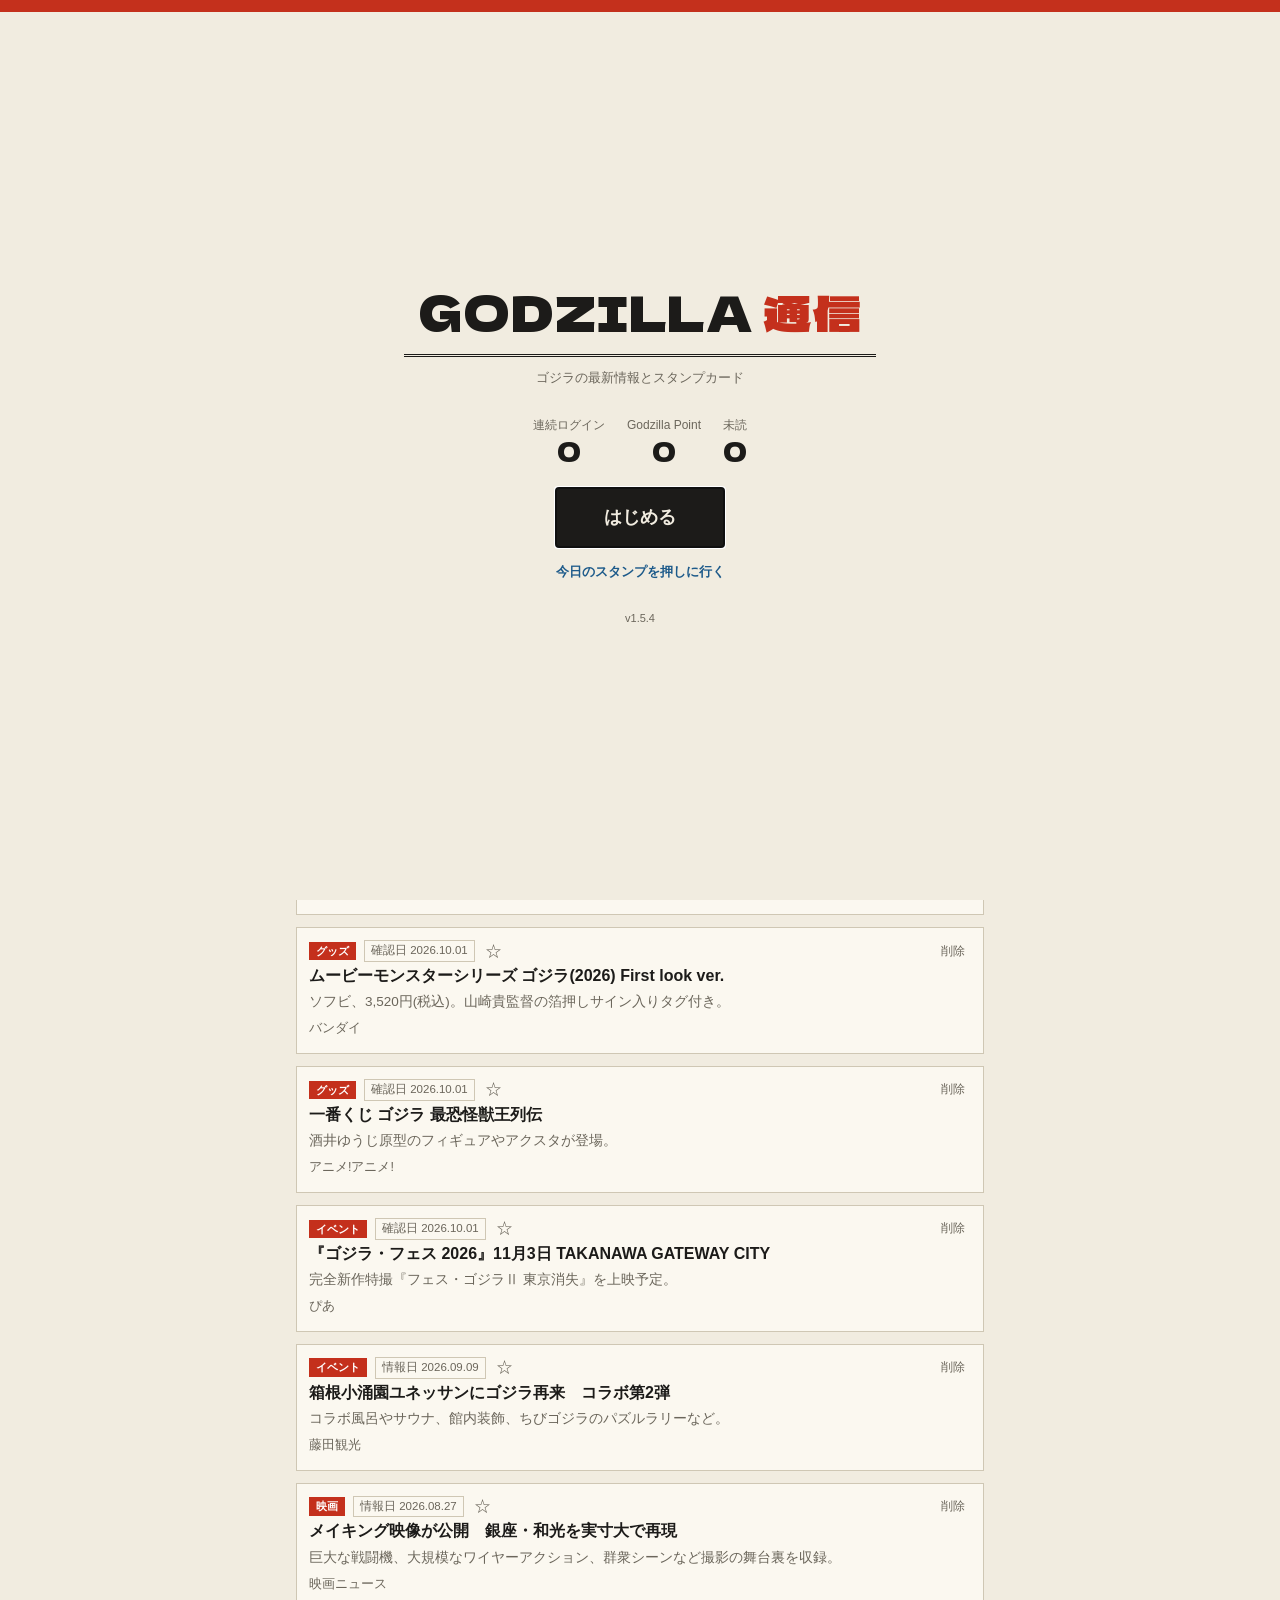
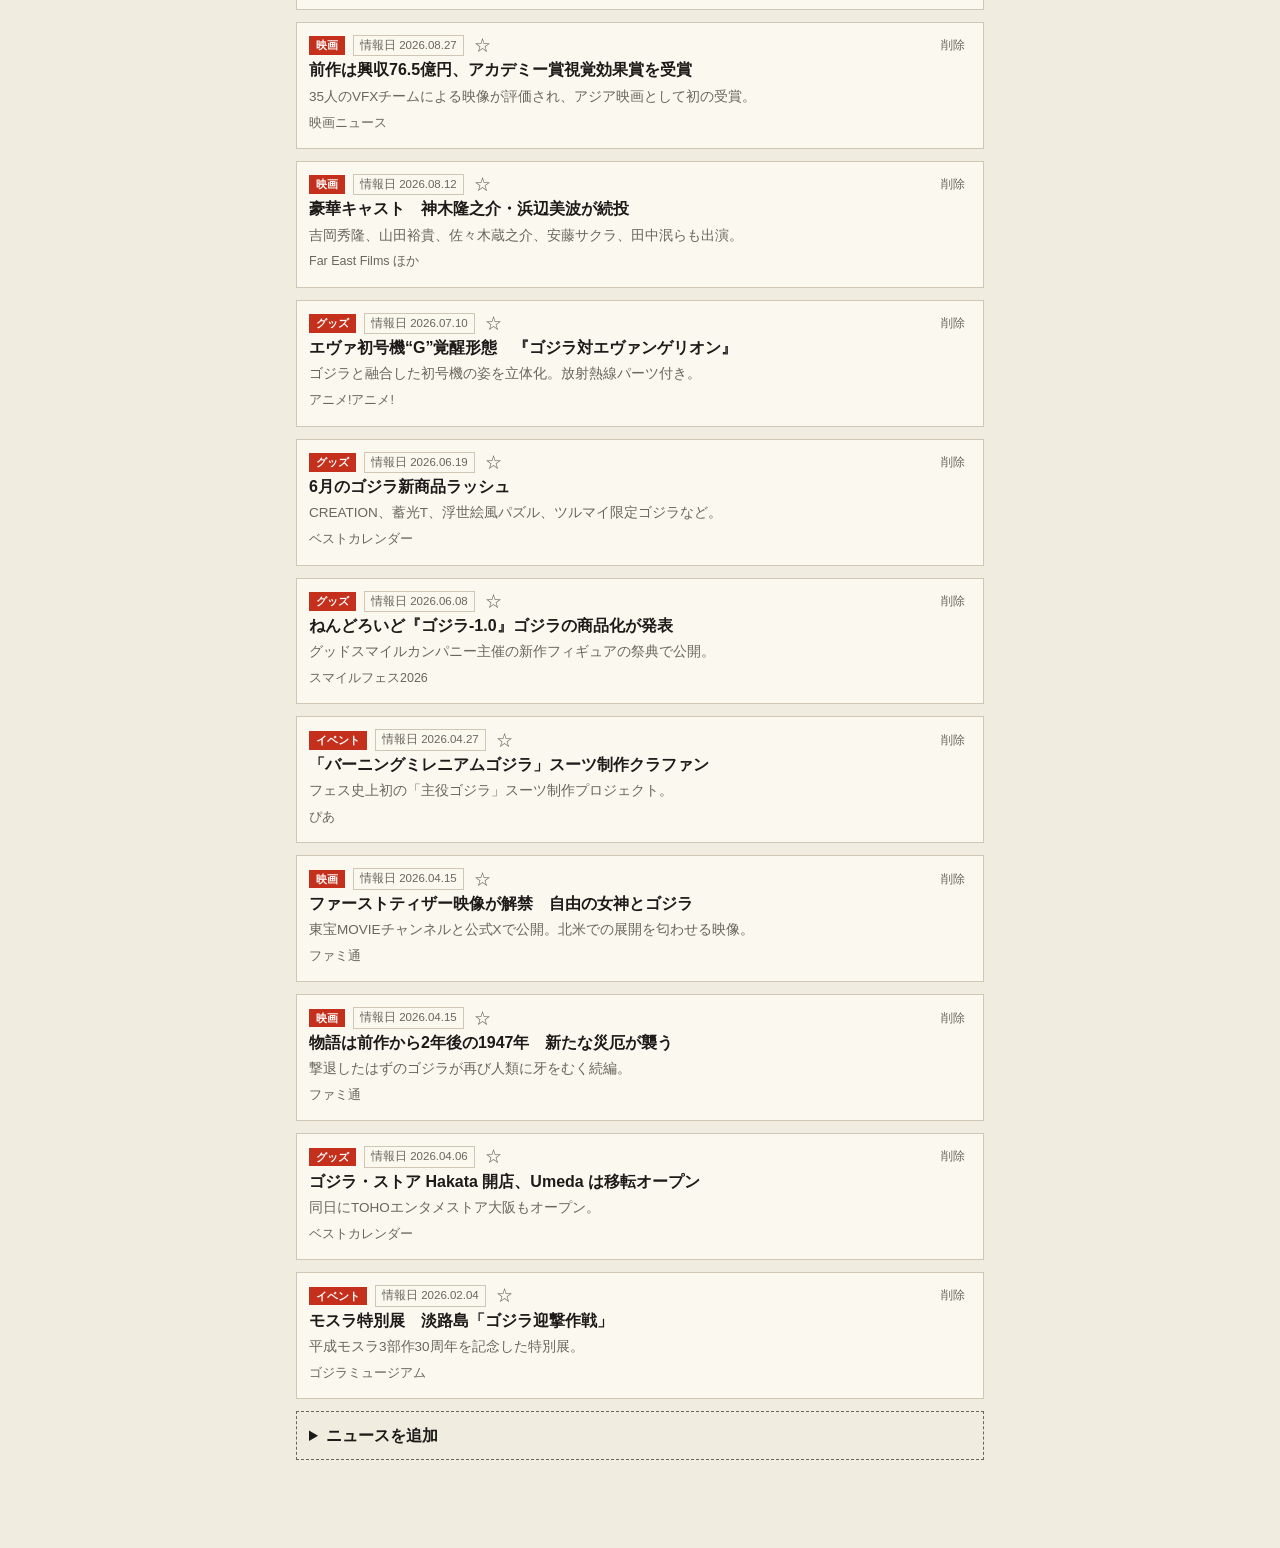
==== commit cf222c4a: "Add files via upload" ====
--- a/app/index.html
+++ b/app/index.html
@@ -8,8 +8,7 @@
 <link rel="stylesheet" href="fonts/zen-kaku-gothic-new/700.css">
 <link rel="stylesheet" href="style.css">
 </head>
-<body><div id="title" class="ttlscr hide"><div class="ts-deco" id="ts_deco"></div><div class="ts-in">
- <div class="ts-season" id="ts_season"></div>
+<body><div id="title" class="ttlscr hide"><div class="ts-in">
  <h1 class="ts-h">GODZILLA <span>通信</span></h1>
  <div class="ts-sub">ゴジラの最新情報とスタンプカード</div>
  <div class="ts-stats" id="ts_stats"></div>
@@ -20,7 +19,7 @@
 </div></div>
 <div class="wrap">
 <header><h1>GODZILLA <span>通信</span></h1><div class="tag">ゴジラの最新情報とスタンプカード</div></header>
-<nav><button id="t1" class="on">ニュース</button><button id="t2">スタンプ</button><button id="t3">図鑑</button><button id="t4">あそぶ</button><button id="t5">その他</button></nav>
+<nav><button id="t1" class="on">ニュース</button><button id="t2">スタンプカード</button><button id="t3">図鑑</button><button id="t4">情報源</button><button id="t5">設定</button></nav>
 
 <section id="news">
  <div id="cd" class="cd"></div>
@@ -47,10 +46,9 @@
   <h2>ログインスタンプカード</h2>
   <div class="note">1日でも休むと、また1日目から。</div>
   <div id="ttl" class="ttl"></div>
-  <div style="margin-top:10px">連続スタンプ</div>
+  <div style="margin-top:10px">連続ログイン</div>
   <div class="streak"><span id="sn">0</span><span style="font-size:18px"> 日</span></div>
   <div class="gpb">Godzilla Point　<b id="gp">0</b> GP</div>
-  <div class="cpbar" id="cpbar"></div>
   <div class="stamps" id="stamps"></div>
   <div class="msg" id="msg"></div>
   <button class="btn" id="go">今日のスタンプを押す</button>
@@ -68,14 +66,6 @@
  <div id="zpb" class="hide"><div class="gpb">Godzilla Point　<b id="gp2">0</b> GP</div><div class="note" id="zlh"></div><div id="zlim"></div></div>
 </section>
 
-<section id="play" class="hide">
- <div class="chips" id="pt"><button id="p_q" class="on">Godzilla Quiz</button><button id="p_g">Godzilla Game</button></div>
- <div id="pq"></div>
- <div id="pg" class="hide"></div>
-</section>
-
-<section id="more" class="hide">
- <div class="chips" id="mt"><button id="m_set" class="on">設定</button><button id="m_src">情報源</button></div>
 <section id="src" class="hide">
  <div id="sbar"></div>
  <div id="slist"></div>
@@ -94,7 +84,6 @@
 <section id="set" class="hide">
  <h2 class="sh">表示</h2>
  <div class="row"><label><input type="checkbox" id="s_title"> 起動したときにタイトル画面を表示する</label></div>
- <div class="row"><label for="s_season">タイトル画面の飾り</label><select id="s_season"></select></div>
  <div class="row"><label for="s_theme">テーマ</label><select id="s_theme"><option value="auto">自動（Windowsの設定に合わせる）</option><option value="light">ライト</option><option value="dark">ダーク</option></select></div>
  <h2 class="sh">ニュース</h2>
  <div class="row"><label for="s_max">保存する件数</label><select id="s_max"><option value="50">50件</option><option value="100">100件</option><option value="200">200件</option><option value="300">300件</option><option value="500">500件</option><option value="1000">1000件</option></select></div>
@@ -120,7 +109,6 @@
  <h2 class="sh">このアプリについて</h2>
  <div class="note" id="about"></div>
 </section>
-</section>
 <div id="ver" class="note ver"></div>
 </div>
 <div id="md" class="md hide"><div class="sheet" id="sheet"></div></div>
@@ -128,6 +116,5 @@
 <script src="data.js"></script>
 <script src="limited.js"></script>
 <script src="rules.js"></script>
-<script src="play.js"></script>
 <script src="app.js"></script>
 </body></html>
--- a/app/style.css
+++ b/app/style.css
@@ -1,241 +1 @@
-
-:root{--bg:#f1ece0;--ink:#1c1b19;--sub:#6b665b;--card:#fbf8f0;--line:#cfc7b4;--red:#c4301c;--blue:#1d5a8a;box-sizing:border-box;padding-top:env(safe-area-inset-top,0px);padding-bottom:env(safe-area-inset-bottom,0px)}
-@media (prefers-color-scheme:dark){:root:not([data-theme="light"]){--bg:#15161a;--ink:#ece6d6;--sub:#9a9484;--card:#1e2025;--line:#3a3d44;--red:#ea5a42;--blue:#6fb2e6}}
-:root[data-theme="dark"]{--bg:#15161a;--ink:#ece6d6;--sub:#9a9484;--card:#1e2025;--line:#3a3d44;--red:#ea5a42;--blue:#6fb2e6}
-html{scroll-padding-top:env(safe-area-inset-top,0px)}
-*{box-sizing:border-box}
-body{margin:0;background:var(--bg);color:var(--ink);font-family:"Zen Kaku Gothic New","Hiragino Kaku Gothic ProN","Yu Gothic",sans-serif;line-height:1.7}
-.wrap{max-width:720px;margin:0 auto;padding:0 16px 60px}
-header{padding:28px 0 14px;border-bottom:3px double var(--ink);margin-bottom:14px}
-h1{font-family:"Dela Gothic One","Hiragino Sans",sans-serif;font-weight:400;font-size:30px;margin:0;letter-spacing:.02em;line-height:1.2}
-h1 span{color:var(--red)}
-.tag{font-size:12px;color:var(--sub);margin-top:4px}
-nav{display:flex;gap:0;border-bottom:1px solid var(--line);margin-bottom:16px}
-nav button{flex:1;background:none;border:0;padding:10px 0;font:inherit;font-weight:700;color:var(--sub);cursor:pointer;border-bottom:3px solid transparent}
-nav button.on{color:var(--ink);border-color:var(--red)}
-.chips{display:flex;gap:6px;overflow-x:auto;padding-bottom:8px;margin-bottom:8px}
-.chips button{flex:none;font:inherit;font-size:13px;padding:3px 12px;border:1px solid var(--ink);background:none;color:var(--ink);border-radius:2px;cursor:pointer}
-.chips button.on{background:var(--ink);color:var(--bg)}
-.item{background:var(--card);border:1px solid var(--line);margin-bottom:12px;display:flex;gap:12px;padding:12px}
-.item img{width:104px;height:104px;object-fit:cover;flex:none;border:1px solid var(--line)}
-.item h3{margin:2px 0 4px;font-size:16px;line-height:1.45}
-.item p{margin:0;font-size:13.5px;color:var(--sub)}
-.meta{font-size:12px;display:flex;gap:8px;flex-wrap:wrap;align-items:center;margin-bottom:2px}
-.cat{background:var(--red);color:#fff;padding:0 7px;font-size:11px;font-weight:700}
-.item a{color:var(--blue);font-size:12.5px}
-.del{margin-left:auto;background:none;border:0;color:var(--sub);cursor:pointer;font-size:12px}
-.count{font-size:12px;color:var(--sub);text-align:right;margin-bottom:6px}
-.empty{padding:30px;text-align:center;color:var(--sub)}
-details{border:1px dashed var(--sub);padding:10px 12px;margin-top:18px}
-summary{cursor:pointer;font-weight:700}
-form{display:grid;gap:8px;margin-top:10px}
-input,select,textarea{font:inherit;padding:7px;border:1px solid var(--line);background:var(--card);color:var(--ink);width:100%}
-.btn{font:inherit;font-weight:700;background:var(--ink);color:var(--bg);border:0;padding:10px 16px;cursor:pointer}
-.card{background:var(--card);border:1px solid var(--ink);padding:18px;box-shadow:4px 4px 0 var(--ink)}
-.card h2{font-family:"Dela Gothic One",sans-serif;font-weight:400;margin:0 0 2px;font-size:20px}
-.streak{font-size:44px;font-family:"Dela Gothic One",sans-serif;color:var(--red);line-height:1.1}
-.stamps{display:grid;grid-template-columns:repeat(4,1fr);gap:10px;margin:16px 0}
-.st{aspect-ratio:1;border:2px dashed var(--line);border-radius:50%;display:flex;align-items:center;justify-content:center;font-size:13px;color:var(--sub);position:relative}
-.st.f{border:3px solid var(--red);color:var(--red);font-family:"Dela Gothic One",sans-serif;transform:rotate(-8deg);font-size:15px;background:rgba(196,48,28,.08)}
-.st.last{border-radius:6px}
-.note{font-size:12.5px;color:var(--sub)}
-.msg{margin:10px 0;font-weight:700}
-.item{cursor:pointer}.item:active{background:var(--bg)}
-.dt{font-size:11.5px;color:var(--sub);border:1px solid var(--line);padding:0 6px}
-.md{position:fixed;inset:0;background:rgba(0,0,0,.5);display:flex;align-items:center;justify-content:center;z-index:9;padding:16px}
-.sheet{background:var(--card);color:var(--ink);border:1px solid var(--ink);box-shadow:6px 6px 0 var(--ink);width:100%;max-width:640px;max-height:90vh;overflow:auto;padding:20px}
-.sheet h2{font-family:"Dela Gothic One",sans-serif;font-weight:400;font-size:20px;line-height:1.4;margin:8px 0}
-.sheet img{width:100%;max-height:260px;object-fit:cover;border:1px solid var(--line);margin:8px 0}
-.sheet .tx{white-space:pre-wrap;font-size:15px}
-.sheet a.lk{display:inline-block;margin-top:12px;color:var(--blue);font-weight:700}
-.hide{display:none}
-
-.bar{display:flex;justify-content:space-between;align-items:center;gap:8px;margin-bottom:6px}
-.lnk{background:none;border:0;color:var(--blue);font:inherit;font-size:13px;font-weight:700;cursor:pointer;padding:0}
-.lnk:disabled{opacity:.5;cursor:default}
-.fd{background:var(--card);border:1px solid var(--line);padding:10px 12px;margin-bottom:8px;display:flex;gap:10px;align-items:center}
-.fd .nm{font-weight:700;font-size:14px}.fd .ur{font-size:11px;color:var(--sub);word-break:break-all}
-.fd input[type=checkbox]{width:auto}
-.fd button{margin-left:auto;background:none;border:0;color:var(--sub);cursor:pointer;font:inherit;font-size:12px}
-.item h3,.item p{overflow-wrap:anywhere}
-.item:hover{border-color:var(--ink)}
-
-.ttl{margin:12px 0 4px;padding:10px 12px;border:1px solid var(--line);background:var(--bg)}
-.tt{font-family:"Dela Gothic One",sans-serif;font-size:19px;line-height:1.4;margin:2px 0}
-.gold{color:#b8860b;background:linear-gradient(120deg,#8a6a12 0%,#e8c14d 22%,#fff1a8 45%,#d9a521 68%,#8a6a12 100%);-webkit-background-clip:text;background-clip:text;-webkit-text-fill-color:transparent;font-weight:700}
-.tl{display:flex;gap:10px;padding:5px 0;border-bottom:1px dotted var(--line);font-size:13.5px}
-.tl .no{flex:none;width:4.8em;color:var(--sub);font-size:12px}
-.tl.lock .nm2{color:var(--sub)}
-.ver{text-align:center;margin-top:28px;font-size:11px}
-
-.star{background:none;border:0;cursor:pointer;font-size:17px;line-height:1;padding:0 2px;color:var(--sub)}
-.star.on{color:#c8940a}
-.star:hover{color:#c8940a}
-.btn2{font:inherit;font-weight:700;background:none;color:var(--ink);border:1px solid var(--ink);padding:10px 16px;cursor:pointer}
-
-/* ---- v1.3.0 ---- */
-nav button{font-size:14px}
-.srch{margin-bottom:8px}
-.cd{margin-bottom:12px}
-.cd .cr{display:flex;align-items:center;justify-content:space-between;gap:12px;background:var(--card);border:1px solid var(--ink);border-left:6px solid var(--red);padding:8px 12px;margin-bottom:6px}
-.cd .cl{font-weight:700;font-size:14px}.cd .cs{font-size:11.5px;color:var(--sub)}
-.cd .cn{font-family:"Dela Gothic One",sans-serif;color:var(--red);font-size:20px;white-space:nowrap}
-.cd .cn small{font-size:12px}
-.newb{background:var(--blue);color:#fff;font-size:10.5px;font-weight:700;padding:0 6px;letter-spacing:.04em}
-.item.unread{border-left:4px solid var(--blue)}
-.bonus{margin-top:12px}
-.bonus .bx{border:1px dashed var(--red);padding:10px 12px;margin-top:8px;background:rgba(196,48,28,.05)}
-.bonus .bh{font-family:"Dela Gothic One",sans-serif;font-size:13px;color:var(--red)}
-.bonus .bt{font-size:14px;margin-top:2px}
-details{margin-top:12px}
-.cal{display:grid;grid-template-columns:repeat(7,1fr);gap:4px;margin-top:8px;text-align:center}
-.cal .wd{font-size:11px;color:var(--sub)}
-.cal .dy{aspect-ratio:1;display:flex;align-items:center;justify-content:center;font-size:13px;border-radius:50%;color:var(--ink)}
-.cal .dy.on{background:var(--red);color:#fff;font-weight:700;transform:rotate(-6deg)}
-.cal .dy.td{outline:2px solid var(--ink)}
-.calh{display:flex;align-items:center;justify-content:space-between;margin-top:8px;font-weight:700}
-.zgrid{display:grid;grid-template-columns:repeat(2,1fr);gap:10px;margin-top:10px}
-.zc{background:var(--card);border:1px solid var(--line);padding:12px;position:relative;min-height:128px}
-.zc.new{border:2px solid var(--red)}
-.zc .zn{font-size:11px;color:var(--sub)}
-.zc .zt{font-family:"Dela Gothic One",sans-serif;font-size:17px;line-height:1.35;margin:2px 0 4px}
-.zc .zs{font-size:11.5px;color:var(--blue);margin-bottom:4px}
-.zc .zd{font-size:12.5px;color:var(--sub)}
-.zc.lock{background:var(--bg);border-style:dashed}
-.zc.lock .zt{color:var(--sub)}
-.zc .zb{position:absolute;top:8px;right:8px}
-.zdone{border:2px solid var(--red);padding:10px 12px;margin:10px 0;font-weight:700;background:rgba(196,48,28,.06)}
-.sh{font-family:"Dela Gothic One",sans-serif;font-weight:400;font-size:17px;margin:22px 0 8px;padding-bottom:4px;border-bottom:2px solid var(--ink)}
-.row{display:flex;align-items:center;gap:12px;flex-wrap:wrap;margin:8px 0}
-.row label{font-size:14px}
-.row select{width:auto;min-width:220px}
-.row input[type=checkbox]{width:auto;margin-right:6px}
-.msgline{min-height:1.5em;margin:6px 0}
-.fd .ur{margin-top:2px}
-.fd .stt{font-size:11.5px;margin-top:3px}
-.fd .stt.ok{color:var(--blue)}.fd .stt.ng{color:var(--red)}
-.fd .tp{font-size:10.5px;border:1px solid var(--line);padding:0 5px;margin-left:6px;color:var(--sub);font-weight:400}
-
-/* v1.4.2: 一覧は要約を2行まで */
-.item p{display:-webkit-box;-webkit-line-clamp:2;-webkit-box-orient:vertical;overflow:hidden}
-
-/* v1.5.0 */
-.ttlscr{position:fixed;inset:0;z-index:60;background:var(--bg);display:flex;align-items:center;justify-content:center;border-top:12px solid var(--red);animation:tsin .5s ease}
-.ttlscr.hide{display:none}
-@keyframes tsin{from{opacity:0}to{opacity:1}}
-.ts-in{width:100%;max-width:520px;padding:24px;text-align:center}
-.ts-h{font-size:48px;line-height:1.15;border-bottom:3px double var(--ink);padding-bottom:14px}
-.ts-sub{font-size:13px;color:var(--sub);margin:10px 0 26px}
-.ts-stats{display:flex;justify-content:center;gap:22px;margin-bottom:18px}
-.ts-stats div{font-size:12px;color:var(--sub)}
-.ts-stats b{display:block;font-family:"Dela Gothic One",sans-serif;font-weight:400;font-size:26px;color:var(--ink);line-height:1.2}
-.ts-cd{font-size:13px;margin-bottom:22px;color:var(--ink)}
-.ts-cd b{font-family:"Dela Gothic One",sans-serif;font-weight:400;color:var(--red);font-size:18px}
-.ts-go{font-size:18px;padding:14px 48px}
-.ts-in .lnk{display:block;margin:14px auto 0}
-.ts-ver{font-size:11px;color:var(--sub);margin-top:26px}
-.gpb{margin:8px 0;font-size:13px;color:var(--sub)}
-.gpb b{font-family:"Dela Gothic One",sans-serif;font-weight:400;font-size:22px;color:var(--red)}
-.bonus .gpx{border:2px solid var(--red);background:rgba(196,48,28,.08);text-align:center;padding:10px;margin-top:8px}
-.bonus .gpx b{font-family:"Dela Gothic One",sans-serif;font-weight:400;font-size:34px;color:var(--red);line-height:1.2}
-.lg{margin:18px 0 6px;font-family:"Dela Gothic One",sans-serif;font-size:15px;border-bottom:2px solid var(--ink);padding-bottom:4px;display:flex;justify-content:space-between;align-items:baseline;gap:8px}
-.lg small{font-family:"Zen Kaku Gothic New",sans-serif;font-size:12px;color:var(--sub);font-weight:700}
-.zc.lim{border-color:var(--red)}
-.zc.lim .zn{color:var(--red)}
-.zc .buy{margin-top:8px;width:100%;padding:7px 8px;font-size:13px}
-.zc .buy[disabled]{opacity:.45;cursor:not-allowed}
-.glog{display:flex;justify-content:space-between;font-size:13px;border-bottom:1px solid var(--line);padding:3px 0}
-.glog b{color:var(--red)}
-
-/* v1.5.1: 期間限定のグループ（折りたたみ） */
-details.lgrp{border:0;padding:0;margin:14px 0 0;background:none}
-details.lgrp>summary{list-style:none;cursor:pointer;display:flex;justify-content:space-between;align-items:baseline;gap:8px;font-family:"Dela Gothic One",sans-serif;font-size:15px;border-bottom:2px solid var(--ink);padding:0 0 4px;margin-bottom:10px}
-details.lgrp>summary::-webkit-details-marker{display:none}
-details.lgrp>summary::before{content:"▸";margin-right:6px;color:var(--red)}
-details.lgrp[open]>summary::before{content:"▾"}
-details.lgrp>summary span{flex:1}
-details.lgrp>summary small{font-family:"Zen Kaku Gothic New",sans-serif;font-size:12px;color:var(--sub);font-weight:700}
-
-/* v1.5.3: 情報源タブ・図鑑 */
-:root{--ok:#2e7d4f}
-@media (prefers-color-scheme:dark){:root:not([data-theme="light"]){--ok:#5fbf86}}
-:root[data-theme="dark"]{--ok:#5fbf86}
-#sbar{margin-bottom:12px}
-.sum{display:flex;gap:10px;margin-bottom:10px}
-.sum span{flex:1;background:var(--card);border:1px solid var(--line);padding:8px 10px;font-size:12px;color:var(--sub);text-align:center}
-.sum b{display:block;font-family:"Dela Gothic One",sans-serif;font-weight:400;font-size:24px;line-height:1.2;color:var(--ink)}
-.sum .ok b{color:var(--ok)}.sum .ng b{color:var(--red)}
-.sc{background:var(--card);border:1px solid var(--line);border-left:5px solid var(--line);padding:10px 12px;margin-bottom:10px}
-.sc.ok,.sc.zero{border-left-color:var(--ok)}.sc.ng{border-left-color:var(--red)}.sc.off{opacity:.62}
-.sc-top{display:flex;align-items:center;gap:10px}
-.sc-nm{flex:1;min-width:0;font-weight:700;font-size:15px;overflow-wrap:anywhere}
-.sc-nm .tp{font-style:normal;font-size:10.5px;border:1px solid var(--line);padding:0 5px;margin-left:6px;color:var(--sub);font-weight:400}
-.sc-top .lnk{margin-left:auto;white-space:nowrap}
-.sc-st{display:flex;align-items:center;gap:7px;font-size:13px;margin-top:6px}
-.sc-st .dot{width:10px;height:10px;border-radius:50%;background:var(--line);flex:none}
-.sc.ok .dot,.sc.zero .dot{background:var(--ok)}.sc.ng .dot{background:var(--red)}
-.sc.ng .sc-st{color:var(--red);font-weight:700}
-.sc-hint{margin:2px 0 0 17px}
-.sc-more{border:0;padding:0;margin-top:6px;background:none}
-.sc-more summary{font-size:12px;color:var(--sub);cursor:pointer}
-.sc-more .ur{font-size:11.5px;color:var(--sub);word-break:break-all;margin:6px 0}
-.sc-more .lnk{color:var(--red)}
-.sw{position:relative;display:inline-block;width:40px;height:22px;flex:none}
-.sw input{opacity:0;position:absolute;inset:0;width:100%;height:100%;margin:0;cursor:pointer;z-index:1}
-.sw span{position:absolute;inset:0;background:var(--line);border-radius:22px;transition:background .15s}
-.sw span::before{content:"";position:absolute;left:3px;top:3px;width:16px;height:16px;border-radius:50%;background:#fff;transition:transform .15s}
-.sw input:checked+span{background:var(--ok)}
-.sw input:checked+span::before{transform:translateX(18px)}
-details.addsrc{margin:16px 0 8px}
-.zc.tap{cursor:pointer}
-.zc.tap:hover{border-color:var(--ink)}
-#zf{margin:6px 0 10px}
-
-/* v1.6.0 */
-nav button{position:relative}
-nav button.has::after{content:"";position:absolute;top:8px;right:calc(50% - 38px);width:7px;height:7px;border-radius:50%;background:var(--red)}
-#mt,#pt{margin-bottom:12px}
-/* チェックポイント */
-.cpbar{display:flex;align-items:center;gap:8px;font-size:13px;color:var(--sub);margin:4px 0 2px}
-.cpbar .cps{display:inline-flex;gap:4px}
-.cpbar i{width:14px;height:14px;transform:rotate(45deg);border:2px solid var(--red);background:var(--red)}
-.cpbar i.off{background:none;opacity:.45}
-.cal .dy.cp{background:none;border:2px solid var(--red);color:var(--red);font-weight:700}
-/* クイズ */
-.qz{background:var(--card);border:1px solid var(--ink);padding:14px;box-shadow:4px 4px 0 var(--ink)}
-.qz-h{display:flex;justify-content:space-between;gap:8px;font-size:12px;color:var(--sub);margin-bottom:8px}
-.qz-q{font-size:17px;font-weight:700;line-height:1.55;margin:4px 0 12px}
-.qz-c{display:block;width:100%;text-align:left;font:inherit;padding:11px 12px;margin-bottom:8px;background:var(--bg);border:1px solid var(--ink);color:var(--ink);cursor:pointer}
-.qz-c:hover{background:var(--ink);color:var(--bg)}
-.qz-c[disabled]{cursor:default;opacity:.6}.qz-c[disabled]:hover{background:var(--bg);color:var(--ink)}
-.qz-c.ok{background:var(--ok);color:#fff;border-color:var(--ok);opacity:1}
-.qz-c.ng{border-color:var(--red);color:var(--red);opacity:1;text-decoration:line-through}
-.qz-r{margin-top:10px;padding:10px 12px;border:2px solid var(--red);background:rgba(196,48,28,.07)}
-.qz-r b{font-family:"Dela Gothic One",sans-serif;font-weight:400;font-size:22px;color:var(--red)}
-/* 双六 */
-.gm-info{display:flex;justify-content:space-between;align-items:center;gap:10px;margin-bottom:10px;flex-wrap:wrap}
-.board{display:grid;grid-template-columns:repeat(6,1fr);gap:5px;margin:10px 0}
-.bc{position:relative;aspect-ratio:1/1;min-height:54px;background:var(--card);border:1px solid var(--line);display:flex;flex-direction:column;align-items:center;justify-content:center;font-size:11px;line-height:1.25;text-align:center;color:var(--sub);padding:2px}
-.bc i{position:absolute;top:2px;left:4px;font-style:normal;font-size:9.5px;opacity:.7}
-.bc b{font-size:13px;color:var(--ink)}
-.bc.gp b{color:var(--ink)}.bc.zk{border-color:var(--blue)}.bc.zk b{color:var(--blue)}.bc.st{border-color:var(--red);background:rgba(196,48,28,.08)}.bc.st b{color:var(--red)}
-.bc.fwd b{color:var(--ok)}.bc.back b{color:var(--red)}.bc.goal{background:var(--ink)}.bc.goal b,.bc.goal{color:var(--bg)}
-.bc.here{outline:3px solid var(--red);outline-offset:-3px}
-.bc.here::after{content:"●";position:absolute;bottom:1px;right:4px;color:var(--red);font-size:13px}
-.gm-start{display:inline-block;padding:4px 10px;border:1px solid var(--line);background:var(--card);font-size:12px}
-.gm-start.here{outline:3px solid var(--red);outline-offset:-3px}
-.dice{display:inline-flex;align-items:center;justify-content:center;width:46px;height:46px;border:2px solid var(--ink);background:var(--card);font-family:"Dela Gothic One",sans-serif;font-size:26px;border-radius:6px}
-.gm-res{margin-top:10px;padding:10px 12px;border:2px solid var(--red);background:rgba(196,48,28,.07);white-space:pre-line;font-size:14px}
-/* タイトル画面の季節 */
-.ts-season{font-family:"Dela Gothic One",sans-serif;font-size:13px;letter-spacing:.12em;color:var(--red);margin-bottom:8px;min-height:1em}
-.ts-deco{position:absolute;inset:0;pointer-events:none;overflow:hidden}
-.ts-deco svg{display:block;width:100%;height:auto}
-.ts-in{position:relative;z-index:1}
-.ttlscr[data-season="halloween"]{--bg:#241338;--ink:#f6ecff;--sub:#c9aee8;--red:#ff8f1f;background:radial-gradient(circle at 50% 28%,#3b1f5c 0,#241338 62%)}
-.ttlscr[data-season="gday"]{--bg:#17171a;--ink:#f3efe6;--sub:#a8a39a;--red:#e5412a;background:radial-gradient(circle at 50% 30%,#2a2a2f 0,#17171a 65%)}
-.ttlscr[data-season="xmas"]{--bg:#12301f;--ink:#fdf6e3;--sub:#b8d4c0;--red:#ff6a57}
-.ttlscr[data-season="newyear"]{--bg:#f6ecd6;--ink:#2a1a14;--sub:#7a5c48;--red:#c8321e;border-top-color:#d9a22a}
-.ttlscr[data-season="sakura"]{--bg:#fbeff0;--ink:#3a2a2f;--sub:#8c6d75;--red:#d9577a}
-.ttlscr[data-season="summer"]{--bg:#e6f4f8;--ink:#12303c;--sub:#4a7585;--red:#e8662a}
-.ttlscr[data-season] .btn{background:var(--ink);color:var(--bg)}
-.ts-h{color:var(--ink)}.ts-h span{color:var(--red)}
+:root{--bg:#f1ece0;--ink:#1c1b19;--sub:#6b665b;--card:#fbf8f0;--line:#cfc7b4;--red:#c4301c;--blue:#1d5a8a;box-sizing:border-box;padding-top:env(safe-area-inset-top,0px);padding-bottom:env(safe-area-inset-bottom,0px)}@media (prefers-color-scheme:dark){:root:not([data-theme=light]){--bg:#15161a;--ink:#ece6d6;--sub:#9a9484;--card:#1e2025;--line:#3a3d44;--red:#ea5a42;--blue:#6fb2e6}}:root[data-theme=dark]{--bg:#15161a;--ink:#ece6d6;--sub:#9a9484;--card:#1e2025;--line:#3a3d44;--red:#ea5a42;--blue:#6fb2e6}html{scroll-padding-top:env(safe-area-inset-top,0px)}*{box-sizing:border-box}body{margin:0;background:var(--bg);color:var(--ink);font-family:Zen Kaku Gothic New,Hiragino Kaku Gothic ProN,Yu Gothic,sans-serif;line-height:1.7}.wrap{max-width:720px;margin:0 auto;padding:0 16px 60px}header{padding:28px 0 14px;border-bottom:3px double var(--ink);margin-bottom:14px}h1{font-family:Dela Gothic One,Hiragino Sans,sans-serif;font-weight:400;font-size:30px;margin:0;letter-spacing:.02em;line-height:1.2}h1 span{color:var(--red)}.tag{font-size:12px;color:var(--sub);margin-top:4px}nav{display:flex;gap:0;border-bottom:1px solid var(--line);margin-bottom:16px}nav button{flex:1;background:none;border:0;padding:10px 0;font:inherit;font-weight:700;color:var(--sub);cursor:pointer;border-bottom:3px solid transparent}nav button.on{color:var(--ink);border-color:var(--red)}.chips{display:flex;gap:6px;overflow-x:auto;padding-bottom:8px;margin-bottom:8px}.chips button{flex:none;font:inherit;font-size:13px;padding:3px 12px;border:1px solid var(--ink);background:none;color:var(--ink);border-radius:2px;cursor:pointer}.chips button.on{background:var(--ink);color:var(--bg)}.item{background:var(--card);border:1px solid var(--line);margin-bottom:12px;display:flex;gap:12px;padding:12px}.item img{width:104px;height:104px;object-fit:cover;flex:none;border:1px solid var(--line)}.item h3{margin:2px 0 4px;font-size:16px;line-height:1.45}.item p{margin:0;font-size:13.5px;color:var(--sub)}.meta{font-size:12px;display:flex;gap:8px;flex-wrap:wrap;align-items:center;margin-bottom:2px}.cat{background:var(--red);color:#fff;padding:0 7px;font-size:11px;font-weight:700}.item a{color:var(--blue);font-size:12.5px}.del{margin-left:auto;background:none;border:0;color:var(--sub);cursor:pointer;font-size:12px}.count{font-size:12px;color:var(--sub);text-align:right;margin-bottom:6px}.empty{padding:30px;text-align:center;color:var(--sub)}details{border:1px dashed var(--sub);padding:10px 12px;margin-top:18px}summary{cursor:pointer;font-weight:700}form{display:grid;gap:8px;margin-top:10px}input,select,textarea{font:inherit;padding:7px;border:1px solid var(--line);background:var(--card);color:var(--ink);width:100%}.btn{font:inherit;font-weight:700;background:var(--ink);color:var(--bg);border:0;padding:10px 16px;cursor:pointer}.card{background:var(--card);border:1px solid var(--ink);padding:18px;box-shadow:4px 4px 0 var(--ink)}.card h2{font-family:Dela Gothic One,sans-serif;font-weight:400;margin:0 0 2px;font-size:20px}.streak{font-size:44px;font-family:Dela Gothic One,sans-serif;color:var(--red);line-height:1.1}.stamps{display:grid;grid-template-columns:repeat(4,1fr);gap:10px;margin:16px 0}.st{aspect-ratio:1;border:2px dashed var(--line);border-radius:50%;display:flex;align-items:center;justify-content:center;font-size:13px;color:var(--sub);position:relative}.st.f{border:3px solid var(--red);color:var(--red);font-family:Dela Gothic One,sans-serif;transform:rotate(-8deg);font-size:15px;background:#c4301c14}.st.last{border-radius:6px}.note{font-size:12.5px;color:var(--sub)}.msg{margin:10px 0;font-weight:700}.item{cursor:pointer}.item:active{background:var(--bg)}.dt{font-size:11.5px;color:var(--sub);border:1px solid var(--line);padding:0 6px}.md{position:fixed;inset:0;background:#00000080;display:flex;align-items:center;justify-content:center;z-index:9;padding:16px}.sheet{background:var(--card);color:var(--ink);border:1px solid var(--ink);box-shadow:6px 6px 0 var(--ink);width:100%;max-width:640px;max-height:90vh;overflow:auto;padding:20px}.sheet h2{font-family:Dela Gothic One,sans-serif;font-weight:400;font-size:20px;line-height:1.4;margin:8px 0}.sheet img{width:100%;max-height:260px;object-fit:cover;border:1px solid var(--line);margin:8px 0}.sheet .tx{white-space:pre-wrap;font-size:15px}.sheet a.lk{display:inline-block;margin-top:12px;color:var(--blue);font-weight:700}.hide{display:none}.bar{display:flex;justify-content:space-between;align-items:center;gap:8px;margin-bottom:6px}.lnk{background:none;border:0;color:var(--blue);font:inherit;font-size:13px;font-weight:700;cursor:pointer;padding:0}.lnk:disabled{opacity:.5;cursor:default}.fd{background:var(--card);border:1px solid var(--line);padding:10px 12px;margin-bottom:8px;display:flex;gap:10px;align-items:center}.fd .nm{font-weight:700;font-size:14px}.fd .ur{font-size:11px;color:var(--sub);word-break:break-all}.fd input[type=checkbox]{width:auto}.fd button{margin-left:auto;background:none;border:0;color:var(--sub);cursor:pointer;font:inherit;font-size:12px}.item h3,.item p{overflow-wrap:anywhere}.item:hover{border-color:var(--ink)}.ttl{margin:12px 0 4px;padding:10px 12px;border:1px solid var(--line);background:var(--bg)}.tt{font-family:Dela Gothic One,sans-serif;font-size:19px;line-height:1.4;margin:2px 0}.gold{color:#b8860b;background:linear-gradient(120deg,#8a6a12,#e8c14d 22%,#fff1a8,#d9a521 68%,#8a6a12);-webkit-background-clip:text;background-clip:text;-webkit-text-fill-color:transparent;font-weight:700}.tl{display:flex;gap:10px;padding:5px 0;border-bottom:1px dotted var(--line);font-size:13.5px}.tl .no{flex:none;width:4.8em;color:var(--sub);font-size:12px}.tl.lock .nm2{color:var(--sub)}.ver{text-align:center;margin-top:28px;font-size:11px}.star{background:none;border:0;cursor:pointer;font-size:17px;line-height:1;padding:0 2px;color:var(--sub)}.star.on,.star:hover{color:#c8940a}.btn2{font:inherit;font-weight:700;background:none;color:var(--ink);border:1px solid var(--ink);padding:10px 16px;cursor:pointer}nav button{font-size:14px}.srch{margin-bottom:8px}.cd{margin-bottom:12px}.cd .cr{display:flex;align-items:center;justify-content:space-between;gap:12px;background:var(--card);border:1px solid var(--ink);border-left:6px solid var(--red);padding:8px 12px;margin-bottom:6px}.cd .cl{font-weight:700;font-size:14px}.cd .cs{font-size:11.5px;color:var(--sub)}.cd .cn{font-family:Dela Gothic One,sans-serif;color:var(--red);font-size:20px;white-space:nowrap}.cd .cn small{font-size:12px}.newb{background:var(--blue);color:#fff;font-size:10.5px;font-weight:700;padding:0 6px;letter-spacing:.04em}.item.unread{border-left:4px solid var(--blue)}.bonus{margin-top:12px}.bonus .bx{border:1px dashed var(--red);padding:10px 12px;margin-top:8px;background:#c4301c0d}.bonus .bh{font-family:Dela Gothic One,sans-serif;font-size:13px;color:var(--red)}.bonus .bt{font-size:14px;margin-top:2px}details{margin-top:12px}.cal{display:grid;grid-template-columns:repeat(7,1fr);gap:4px;margin-top:8px;text-align:center}.cal .wd{font-size:11px;color:var(--sub)}.cal .dy{aspect-ratio:1;display:flex;align-items:center;justify-content:center;font-size:13px;border-radius:50%;color:var(--ink)}.cal .dy.on{background:var(--red);color:#fff;font-weight:700;transform:rotate(-6deg)}.cal .dy.td{outline:2px solid var(--ink)}.calh{display:flex;align-items:center;justify-content:space-between;margin-top:8px;font-weight:700}.zgrid{display:grid;grid-template-columns:repeat(2,1fr);gap:10px;margin-top:10px}.zc{background:var(--card);border:1px solid var(--line);padding:12px;position:relative;min-height:128px}.zc.new{border:2px solid var(--red)}.zc .zn{font-size:11px;color:var(--sub)}.zc .zt{font-family:Dela Gothic One,sans-serif;font-size:17px;line-height:1.35;margin:2px 0 4px}.zc .zs{font-size:11.5px;color:var(--blue);margin-bottom:4px}.zc .zd{font-size:12.5px;color:var(--sub)}.zc.lock{background:var(--bg);border-style:dashed}.zc.lock .zt{color:var(--sub)}.zc .zb{position:absolute;top:8px;right:8px}.zdone{border:2px solid var(--red);padding:10px 12px;margin:10px 0;font-weight:700;background:#c4301c0f}.sh{font-family:Dela Gothic One,sans-serif;font-weight:400;font-size:17px;margin:22px 0 8px;padding-bottom:4px;border-bottom:2px solid var(--ink)}.row{display:flex;align-items:center;gap:12px;flex-wrap:wrap;margin:8px 0}.row label{font-size:14px}.row select{width:auto;min-width:220px}.row input[type=checkbox]{width:auto;margin-right:6px}.msgline{min-height:1.5em;margin:6px 0}.fd .ur{margin-top:2px}.fd .stt{font-size:11.5px;margin-top:3px}.fd .stt.ok{color:var(--blue)}.fd .stt.ng{color:var(--red)}.fd .tp{font-size:10.5px;border:1px solid var(--line);padding:0 5px;margin-left:6px;color:var(--sub);font-weight:400}.item p{display:-webkit-box;-webkit-line-clamp:2;-webkit-box-orient:vertical;overflow:hidden}.ttlscr{position:fixed;inset:0;z-index:60;background:var(--bg);display:flex;align-items:center;justify-content:center;border-top:12px solid var(--red);animation:tsin .5s ease}.ttlscr.hide{display:none}@keyframes tsin{0%{opacity:0}to{opacity:1}}.ts-in{width:100%;max-width:520px;padding:24px;text-align:center}.ts-h{font-size:48px;line-height:1.15;border-bottom:3px double var(--ink);padding-bottom:14px}.ts-sub{font-size:13px;color:var(--sub);margin:10px 0 26px}.ts-stats{display:flex;justify-content:center;gap:22px;margin-bottom:18px}.ts-stats div{font-size:12px;color:var(--sub)}.ts-stats b{display:block;font-family:Dela Gothic One,sans-serif;font-weight:400;font-size:26px;color:var(--ink);line-height:1.2}.ts-cd{font-size:13px;margin-bottom:22px;color:var(--ink)}.ts-cd b{font-family:Dela Gothic One,sans-serif;font-weight:400;color:var(--red);font-size:18px}.ts-go{font-size:18px;padding:14px 48px}.ts-in .lnk{display:block;margin:14px auto 0}.ts-ver{font-size:11px;color:var(--sub);margin-top:26px}.gpb{margin:8px 0;font-size:13px;color:var(--sub)}.gpb b{font-family:Dela Gothic One,sans-serif;font-weight:400;font-size:22px;color:var(--red)}.bonus .gpx{border:2px solid var(--red);background:#c4301c14;text-align:center;padding:10px;margin-top:8px}.bonus .gpx b{font-family:Dela Gothic One,sans-serif;font-weight:400;font-size:34px;color:var(--red);line-height:1.2}.lg{margin:18px 0 6px;font-family:Dela Gothic One,sans-serif;font-size:15px;border-bottom:2px solid var(--ink);padding-bottom:4px;display:flex;justify-content:space-between;align-items:baseline;gap:8px}.lg small{font-family:Zen Kaku Gothic New,sans-serif;font-size:12px;color:var(--sub);font-weight:700}.zc.lim{border-color:var(--red)}.zc.lim .zn{color:var(--red)}.zc .buy{margin-top:8px;width:100%;padding:7px 8px;font-size:13px}.zc .buy[disabled]{opacity:.45;cursor:not-allowed}.glog{display:flex;justify-content:space-between;font-size:13px;border-bottom:1px solid var(--line);padding:3px 0}.glog b{color:var(--red)}details.lgrp{border:0;padding:0;margin:14px 0 0;background:none}details.lgrp>summary{list-style:none;cursor:pointer;display:flex;justify-content:space-between;align-items:baseline;gap:8px;font-family:Dela Gothic One,sans-serif;font-size:15px;border-bottom:2px solid var(--ink);padding:0 0 4px;margin-bottom:10px}details.lgrp>summary::-webkit-details-marker{display:none}details.lgrp>summary:before{content:"▸";margin-right:6px;color:var(--red)}details.lgrp[open]>summary:before{content:"▾"}details.lgrp>summary span{flex:1}details.lgrp>summary small{font-family:Zen Kaku Gothic New,sans-serif;font-size:12px;color:var(--sub);font-weight:700}:root{--ok:#2e7d4f}@media (prefers-color-scheme:dark){:root:not([data-theme=light]){--ok:#5fbf86}}:root[data-theme=dark]{--ok:#5fbf86}#sbar{margin-bottom:12px}.sum{display:flex;gap:10px;margin-bottom:10px}.sum span{flex:1;background:var(--card);border:1px solid var(--line);padding:8px 10px;font-size:12px;color:var(--sub);text-align:center}.sum b{display:block;font-family:Dela Gothic One,sans-serif;font-weight:400;font-size:24px;line-height:1.2;color:var(--ink)}.sum .ok b{color:var(--ok)}.sum .ng b{color:var(--red)}.sc{background:var(--card);border:1px solid var(--line);border-left:5px solid var(--line);padding:10px 12px;margin-bottom:10px}.sc.ok,.sc.zero{border-left-color:var(--ok)}.sc.ng{border-left-color:var(--red)}.sc.off{opacity:.62}.sc-top{display:flex;align-items:center;gap:10px}.sc-nm{flex:1;min-width:0;font-weight:700;font-size:15px;overflow-wrap:anywhere}.sc-nm .tp{font-style:normal;font-size:10.5px;border:1px solid var(--line);padding:0 5px;margin-left:6px;color:var(--sub);font-weight:400}.sc-top .lnk{margin-left:auto;white-space:nowrap}.sc-st{display:flex;align-items:center;gap:7px;font-size:13px;margin-top:6px}.sc-st .dot{width:10px;height:10px;border-radius:50%;background:var(--line);flex:none}.sc.ok .dot,.sc.zero .dot{background:var(--ok)}.sc.ng .dot{background:var(--red)}.sc.ng .sc-st{color:var(--red);font-weight:700}.sc-hint{margin:2px 0 0 17px}.sc-more{border:0;padding:0;margin-top:6px;background:none}.sc-more summary{font-size:12px;color:var(--sub);cursor:pointer}.sc-more .ur{font-size:11.5px;color:var(--sub);word-break:break-all;margin:6px 0}.sc-more .lnk{color:var(--red)}.sw{position:relative;display:inline-block;width:40px;height:22px;flex:none}.sw input{opacity:0;position:absolute;inset:0;width:100%;height:100%;margin:0;cursor:pointer;z-index:1}.sw span{position:absolute;inset:0;background:var(--line);border-radius:22px;transition:background .15s}.sw span:before{content:"";position:absolute;left:3px;top:3px;width:16px;height:16px;border-radius:50%;background:#fff;transition:transform .15s}.sw input:checked+span{background:var(--ok)}.sw input:checked+span:before{transform:translate(18px)}details.addsrc{margin:16px 0 8px}.zc.tap{cursor:pointer}.zc.tap:hover{border-color:var(--ink)}#zf{margin:6px 0 10px}
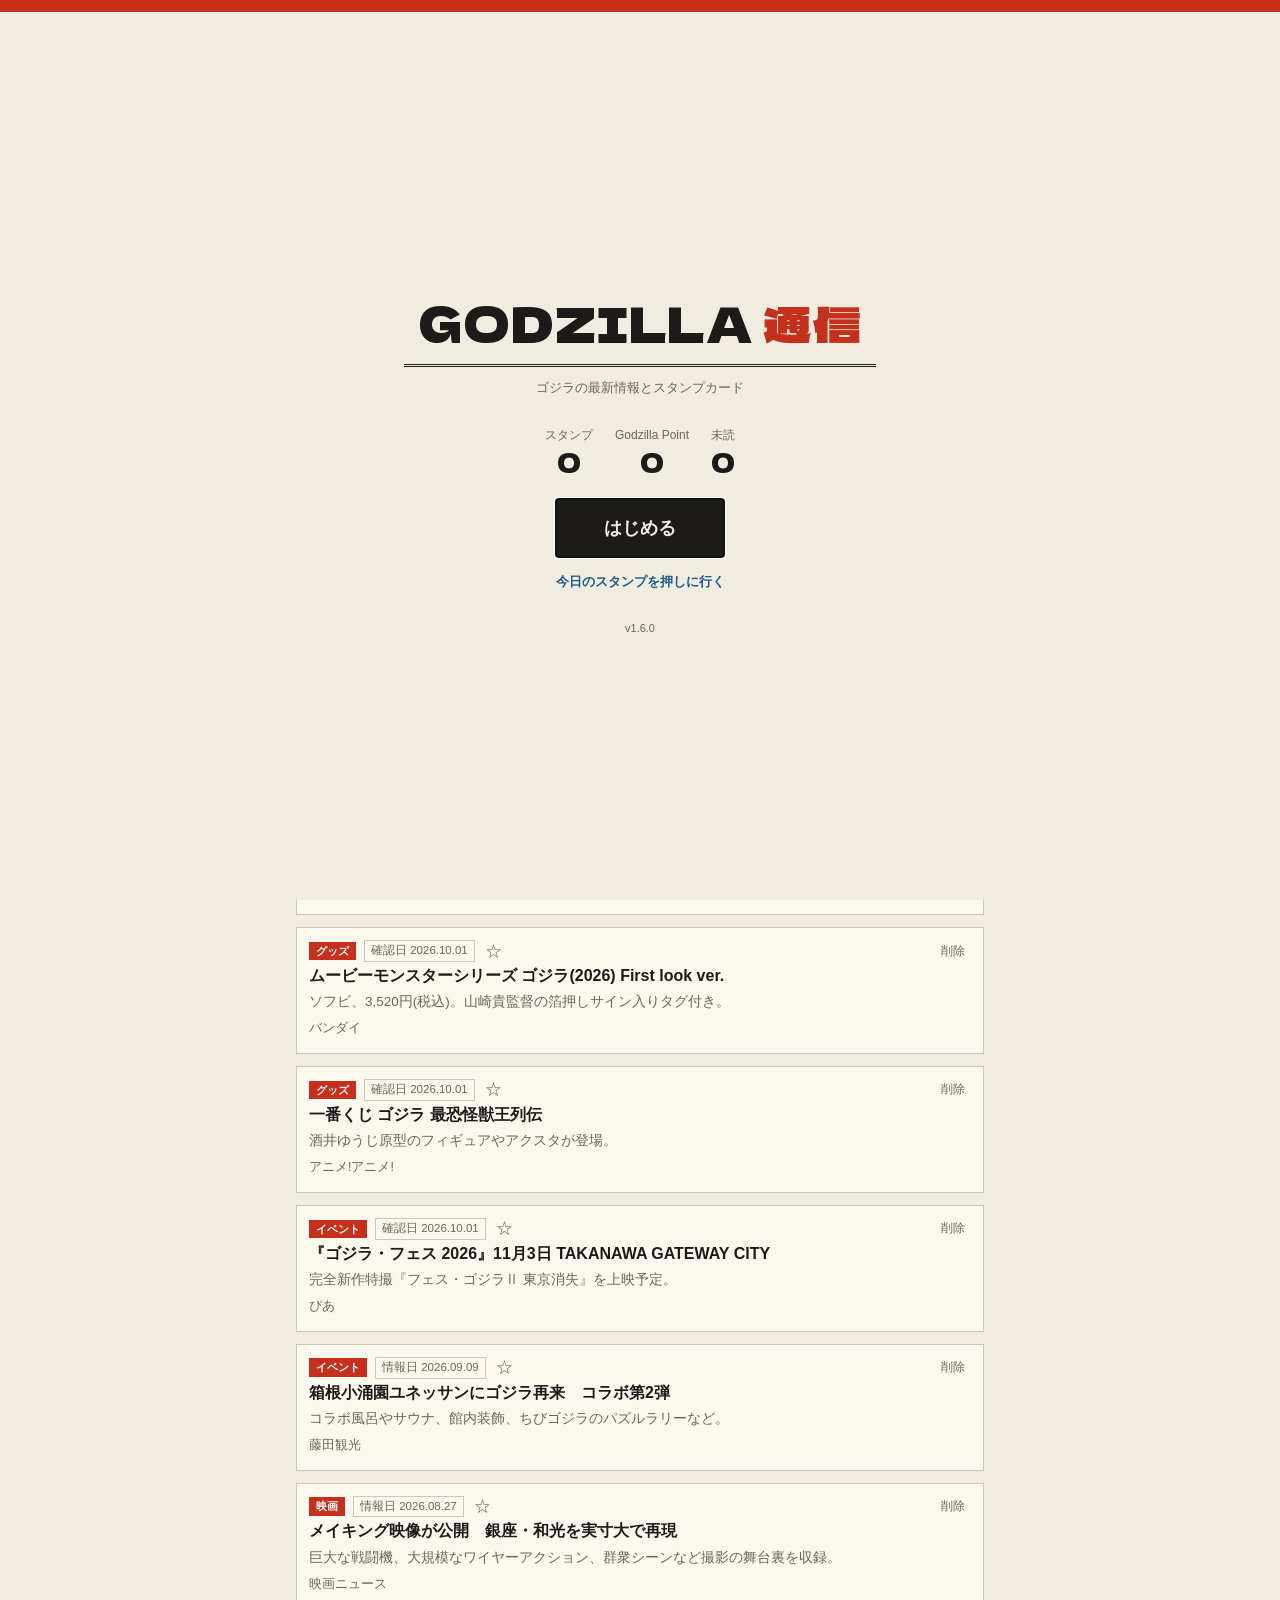
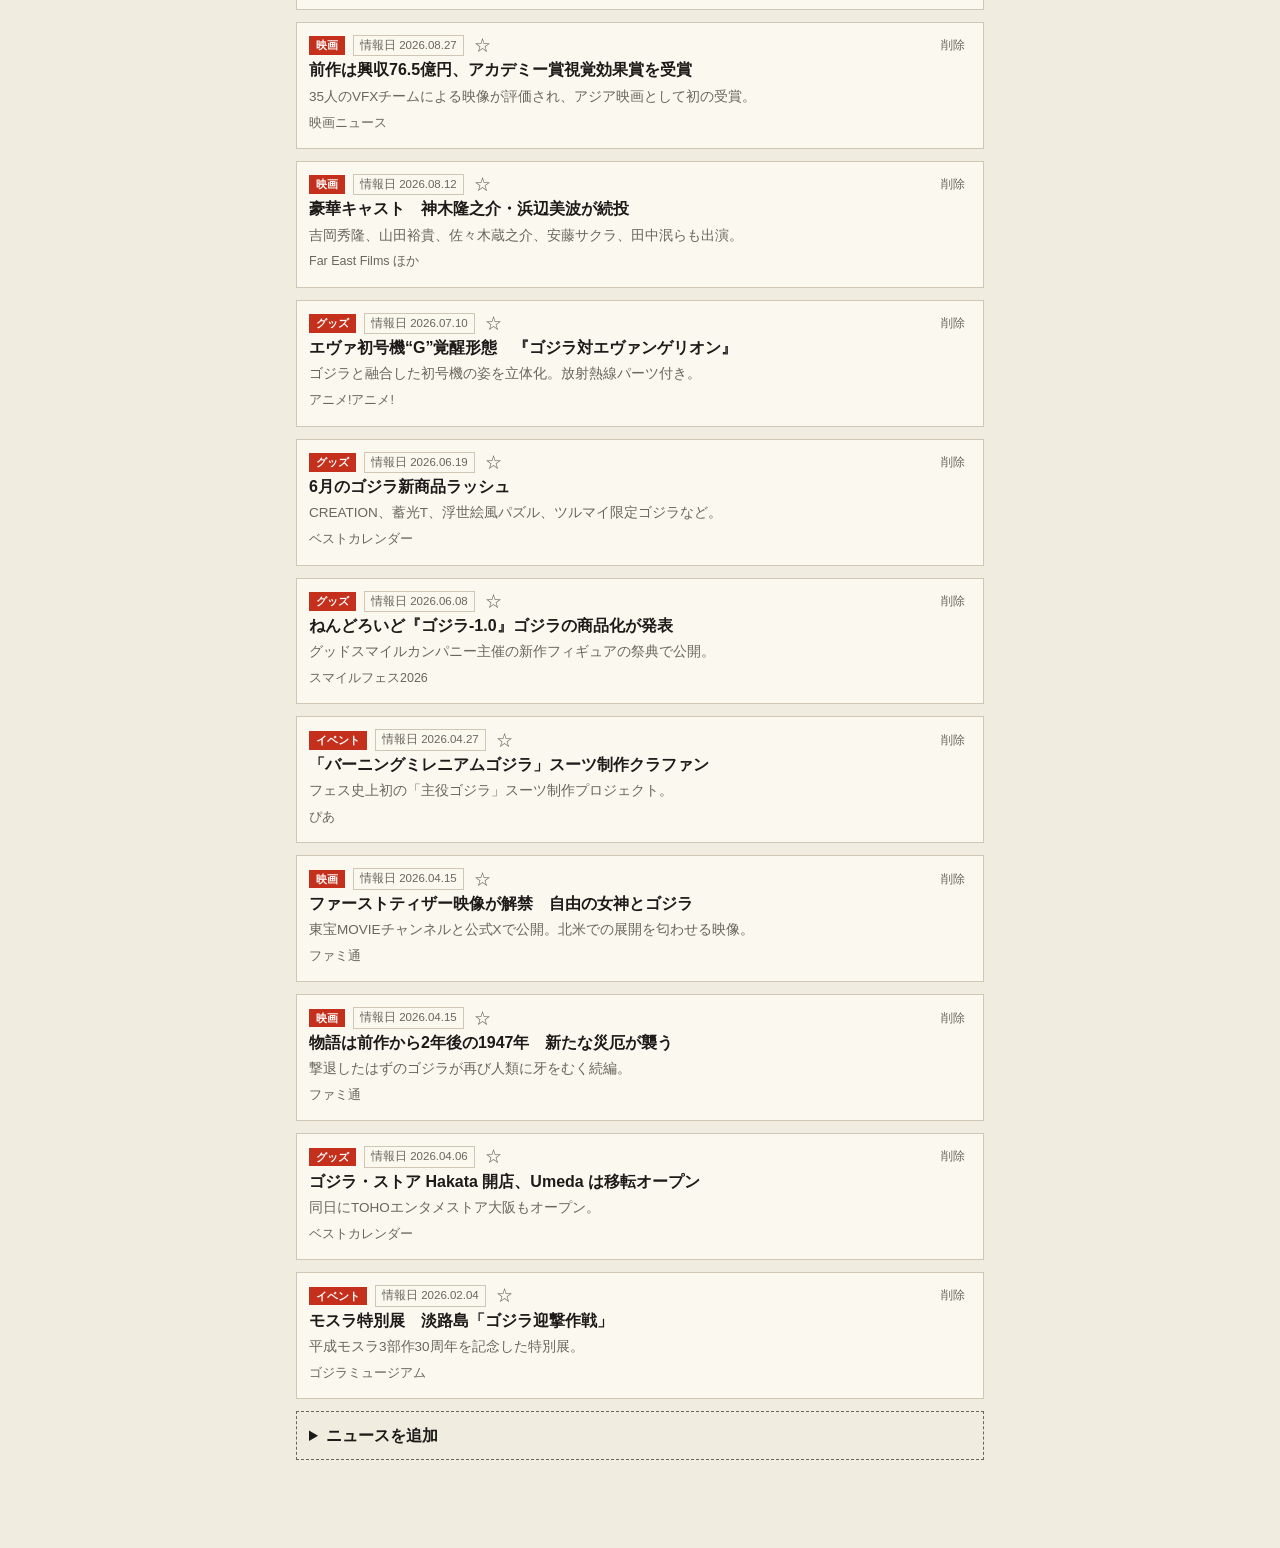
==== commit 0113e2bf: "Add files via upload" ====
--- a/app/index.html
+++ b/app/index.html
@@ -8,7 +8,8 @@
 <link rel="stylesheet" href="fonts/zen-kaku-gothic-new/700.css">
 <link rel="stylesheet" href="style.css">
 </head>
-<body><div id="title" class="ttlscr hide"><div class="ts-in">
+<body><div id="title" class="ttlscr hide"><div class="ts-deco" id="ts_deco"></div><div class="ts-in">
+ <div class="ts-season" id="ts_season"></div>
  <h1 class="ts-h">GODZILLA <span>通信</span></h1>
  <div class="ts-sub">ゴジラの最新情報とスタンプカード</div>
  <div class="ts-stats" id="ts_stats"></div>
@@ -19,7 +20,7 @@
 </div></div>
 <div class="wrap">
 <header><h1>GODZILLA <span>通信</span></h1><div class="tag">ゴジラの最新情報とスタンプカード</div></header>
-<nav><button id="t1" class="on">ニュース</button><button id="t2">スタンプカード</button><button id="t3">図鑑</button><button id="t4">情報源</button><button id="t5">設定</button></nav>
+<nav><button id="t1" class="on">ニュース</button><button id="t2">スタンプ</button><button id="t3">図鑑</button><button id="t4">あそぶ</button><button id="t5">その他</button></nav>
 
 <section id="news">
  <div id="cd" class="cd"></div>
@@ -46,9 +47,10 @@
   <h2>ログインスタンプカード</h2>
   <div class="note">1日でも休むと、また1日目から。</div>
   <div id="ttl" class="ttl"></div>
-  <div style="margin-top:10px">連続ログイン</div>
+  <div style="margin-top:10px">連続スタンプ</div>
   <div class="streak"><span id="sn">0</span><span style="font-size:18px"> 日</span></div>
   <div class="gpb">Godzilla Point　<b id="gp">0</b> GP</div>
+  <div class="cpbar" id="cpbar"></div>
   <div class="stamps" id="stamps"></div>
   <div class="msg" id="msg"></div>
   <button class="btn" id="go">今日のスタンプを押す</button>
@@ -66,6 +68,14 @@
  <div id="zpb" class="hide"><div class="gpb">Godzilla Point　<b id="gp2">0</b> GP</div><div class="note" id="zlh"></div><div id="zlim"></div></div>
 </section>
 
+<section id="play" class="hide">
+ <div class="chips" id="pt"><button id="p_q" class="on">Godzilla Quiz</button><button id="p_g">Godzilla Game</button></div>
+ <div id="pq"></div>
+ <div id="pg" class="hide"></div>
+</section>
+
+<section id="more" class="hide">
+ <div class="chips" id="mt"><button id="m_set" class="on">設定</button><button id="m_src">情報源</button></div>
 <section id="src" class="hide">
  <div id="sbar"></div>
  <div id="slist"></div>
@@ -84,6 +94,7 @@
 <section id="set" class="hide">
  <h2 class="sh">表示</h2>
  <div class="row"><label><input type="checkbox" id="s_title"> 起動したときにタイトル画面を表示する</label></div>
+ <div class="row"><label for="s_season">タイトル画面の飾り</label><select id="s_season"></select></div>
  <div class="row"><label for="s_theme">テーマ</label><select id="s_theme"><option value="auto">自動（Windowsの設定に合わせる）</option><option value="light">ライト</option><option value="dark">ダーク</option></select></div>
  <h2 class="sh">ニュース</h2>
  <div class="row"><label for="s_max">保存する件数</label><select id="s_max"><option value="50">50件</option><option value="100">100件</option><option value="200">200件</option><option value="300">300件</option><option value="500">500件</option><option value="1000">1000件</option></select></div>
@@ -109,6 +120,7 @@
  <h2 class="sh">このアプリについて</h2>
  <div class="note" id="about"></div>
 </section>
+</section>
 <div id="ver" class="note ver"></div>
 </div>
 <div id="md" class="md hide"><div class="sheet" id="sheet"></div></div>
@@ -116,5 +128,6 @@
 <script src="data.js"></script>
 <script src="limited.js"></script>
 <script src="rules.js"></script>
+<script src="play.js"></script>
 <script src="app.js"></script>
 </body></html>
--- a/app/style.css
+++ b/app/style.css
@@ -1 +1,241 @@
-:root{--bg:#f1ece0;--ink:#1c1b19;--sub:#6b665b;--card:#fbf8f0;--line:#cfc7b4;--red:#c4301c;--blue:#1d5a8a;box-sizing:border-box;padding-top:env(safe-area-inset-top,0px);padding-bottom:env(safe-area-inset-bottom,0px)}@media (prefers-color-scheme:dark){:root:not([data-theme=light]){--bg:#15161a;--ink:#ece6d6;--sub:#9a9484;--card:#1e2025;--line:#3a3d44;--red:#ea5a42;--blue:#6fb2e6}}:root[data-theme=dark]{--bg:#15161a;--ink:#ece6d6;--sub:#9a9484;--card:#1e2025;--line:#3a3d44;--red:#ea5a42;--blue:#6fb2e6}html{scroll-padding-top:env(safe-area-inset-top,0px)}*{box-sizing:border-box}body{margin:0;background:var(--bg);color:var(--ink);font-family:Zen Kaku Gothic New,Hiragino Kaku Gothic ProN,Yu Gothic,sans-serif;line-height:1.7}.wrap{max-width:720px;margin:0 auto;padding:0 16px 60px}header{padding:28px 0 14px;border-bottom:3px double var(--ink);margin-bottom:14px}h1{font-family:Dela Gothic One,Hiragino Sans,sans-serif;font-weight:400;font-size:30px;margin:0;letter-spacing:.02em;line-height:1.2}h1 span{color:var(--red)}.tag{font-size:12px;color:var(--sub);margin-top:4px}nav{display:flex;gap:0;border-bottom:1px solid var(--line);margin-bottom:16px}nav button{flex:1;background:none;border:0;padding:10px 0;font:inherit;font-weight:700;color:var(--sub);cursor:pointer;border-bottom:3px solid transparent}nav button.on{color:var(--ink);border-color:var(--red)}.chips{display:flex;gap:6px;overflow-x:auto;padding-bottom:8px;margin-bottom:8px}.chips button{flex:none;font:inherit;font-size:13px;padding:3px 12px;border:1px solid var(--ink);background:none;color:var(--ink);border-radius:2px;cursor:pointer}.chips button.on{background:var(--ink);color:var(--bg)}.item{background:var(--card);border:1px solid var(--line);margin-bottom:12px;display:flex;gap:12px;padding:12px}.item img{width:104px;height:104px;object-fit:cover;flex:none;border:1px solid var(--line)}.item h3{margin:2px 0 4px;font-size:16px;line-height:1.45}.item p{margin:0;font-size:13.5px;color:var(--sub)}.meta{font-size:12px;display:flex;gap:8px;flex-wrap:wrap;align-items:center;margin-bottom:2px}.cat{background:var(--red);color:#fff;padding:0 7px;font-size:11px;font-weight:700}.item a{color:var(--blue);font-size:12.5px}.del{margin-left:auto;background:none;border:0;color:var(--sub);cursor:pointer;font-size:12px}.count{font-size:12px;color:var(--sub);text-align:right;margin-bottom:6px}.empty{padding:30px;text-align:center;color:var(--sub)}details{border:1px dashed var(--sub);padding:10px 12px;margin-top:18px}summary{cursor:pointer;font-weight:700}form{display:grid;gap:8px;margin-top:10px}input,select,textarea{font:inherit;padding:7px;border:1px solid var(--line);background:var(--card);color:var(--ink);width:100%}.btn{font:inherit;font-weight:700;background:var(--ink);color:var(--bg);border:0;padding:10px 16px;cursor:pointer}.card{background:var(--card);border:1px solid var(--ink);padding:18px;box-shadow:4px 4px 0 var(--ink)}.card h2{font-family:Dela Gothic One,sans-serif;font-weight:400;margin:0 0 2px;font-size:20px}.streak{font-size:44px;font-family:Dela Gothic One,sans-serif;color:var(--red);line-height:1.1}.stamps{display:grid;grid-template-columns:repeat(4,1fr);gap:10px;margin:16px 0}.st{aspect-ratio:1;border:2px dashed var(--line);border-radius:50%;display:flex;align-items:center;justify-content:center;font-size:13px;color:var(--sub);position:relative}.st.f{border:3px solid var(--red);color:var(--red);font-family:Dela Gothic One,sans-serif;transform:rotate(-8deg);font-size:15px;background:#c4301c14}.st.last{border-radius:6px}.note{font-size:12.5px;color:var(--sub)}.msg{margin:10px 0;font-weight:700}.item{cursor:pointer}.item:active{background:var(--bg)}.dt{font-size:11.5px;color:var(--sub);border:1px solid var(--line);padding:0 6px}.md{position:fixed;inset:0;background:#00000080;display:flex;align-items:center;justify-content:center;z-index:9;padding:16px}.sheet{background:var(--card);color:var(--ink);border:1px solid var(--ink);box-shadow:6px 6px 0 var(--ink);width:100%;max-width:640px;max-height:90vh;overflow:auto;padding:20px}.sheet h2{font-family:Dela Gothic One,sans-serif;font-weight:400;font-size:20px;line-height:1.4;margin:8px 0}.sheet img{width:100%;max-height:260px;object-fit:cover;border:1px solid var(--line);margin:8px 0}.sheet .tx{white-space:pre-wrap;font-size:15px}.sheet a.lk{display:inline-block;margin-top:12px;color:var(--blue);font-weight:700}.hide{display:none}.bar{display:flex;justify-content:space-between;align-items:center;gap:8px;margin-bottom:6px}.lnk{background:none;border:0;color:var(--blue);font:inherit;font-size:13px;font-weight:700;cursor:pointer;padding:0}.lnk:disabled{opacity:.5;cursor:default}.fd{background:var(--card);border:1px solid var(--line);padding:10px 12px;margin-bottom:8px;display:flex;gap:10px;align-items:center}.fd .nm{font-weight:700;font-size:14px}.fd .ur{font-size:11px;color:var(--sub);word-break:break-all}.fd input[type=checkbox]{width:auto}.fd button{margin-left:auto;background:none;border:0;color:var(--sub);cursor:pointer;font:inherit;font-size:12px}.item h3,.item p{overflow-wrap:anywhere}.item:hover{border-color:var(--ink)}.ttl{margin:12px 0 4px;padding:10px 12px;border:1px solid var(--line);background:var(--bg)}.tt{font-family:Dela Gothic One,sans-serif;font-size:19px;line-height:1.4;margin:2px 0}.gold{color:#b8860b;background:linear-gradient(120deg,#8a6a12,#e8c14d 22%,#fff1a8,#d9a521 68%,#8a6a12);-webkit-background-clip:text;background-clip:text;-webkit-text-fill-color:transparent;font-weight:700}.tl{display:flex;gap:10px;padding:5px 0;border-bottom:1px dotted var(--line);font-size:13.5px}.tl .no{flex:none;width:4.8em;color:var(--sub);font-size:12px}.tl.lock .nm2{color:var(--sub)}.ver{text-align:center;margin-top:28px;font-size:11px}.star{background:none;border:0;cursor:pointer;font-size:17px;line-height:1;padding:0 2px;color:var(--sub)}.star.on,.star:hover{color:#c8940a}.btn2{font:inherit;font-weight:700;background:none;color:var(--ink);border:1px solid var(--ink);padding:10px 16px;cursor:pointer}nav button{font-size:14px}.srch{margin-bottom:8px}.cd{margin-bottom:12px}.cd .cr{display:flex;align-items:center;justify-content:space-between;gap:12px;background:var(--card);border:1px solid var(--ink);border-left:6px solid var(--red);padding:8px 12px;margin-bottom:6px}.cd .cl{font-weight:700;font-size:14px}.cd .cs{font-size:11.5px;color:var(--sub)}.cd .cn{font-family:Dela Gothic One,sans-serif;color:var(--red);font-size:20px;white-space:nowrap}.cd .cn small{font-size:12px}.newb{background:var(--blue);color:#fff;font-size:10.5px;font-weight:700;padding:0 6px;letter-spacing:.04em}.item.unread{border-left:4px solid var(--blue)}.bonus{margin-top:12px}.bonus .bx{border:1px dashed var(--red);padding:10px 12px;margin-top:8px;background:#c4301c0d}.bonus .bh{font-family:Dela Gothic One,sans-serif;font-size:13px;color:var(--red)}.bonus .bt{font-size:14px;margin-top:2px}details{margin-top:12px}.cal{display:grid;grid-template-columns:repeat(7,1fr);gap:4px;margin-top:8px;text-align:center}.cal .wd{font-size:11px;color:var(--sub)}.cal .dy{aspect-ratio:1;display:flex;align-items:center;justify-content:center;font-size:13px;border-radius:50%;color:var(--ink)}.cal .dy.on{background:var(--red);color:#fff;font-weight:700;transform:rotate(-6deg)}.cal .dy.td{outline:2px solid var(--ink)}.calh{display:flex;align-items:center;justify-content:space-between;margin-top:8px;font-weight:700}.zgrid{display:grid;grid-template-columns:repeat(2,1fr);gap:10px;margin-top:10px}.zc{background:var(--card);border:1px solid var(--line);padding:12px;position:relative;min-height:128px}.zc.new{border:2px solid var(--red)}.zc .zn{font-size:11px;color:var(--sub)}.zc .zt{font-family:Dela Gothic One,sans-serif;font-size:17px;line-height:1.35;margin:2px 0 4px}.zc .zs{font-size:11.5px;color:var(--blue);margin-bottom:4px}.zc .zd{font-size:12.5px;color:var(--sub)}.zc.lock{background:var(--bg);border-style:dashed}.zc.lock .zt{color:var(--sub)}.zc .zb{position:absolute;top:8px;right:8px}.zdone{border:2px solid var(--red);padding:10px 12px;margin:10px 0;font-weight:700;background:#c4301c0f}.sh{font-family:Dela Gothic One,sans-serif;font-weight:400;font-size:17px;margin:22px 0 8px;padding-bottom:4px;border-bottom:2px solid var(--ink)}.row{display:flex;align-items:center;gap:12px;flex-wrap:wrap;margin:8px 0}.row label{font-size:14px}.row select{width:auto;min-width:220px}.row input[type=checkbox]{width:auto;margin-right:6px}.msgline{min-height:1.5em;margin:6px 0}.fd .ur{margin-top:2px}.fd .stt{font-size:11.5px;margin-top:3px}.fd .stt.ok{color:var(--blue)}.fd .stt.ng{color:var(--red)}.fd .tp{font-size:10.5px;border:1px solid var(--line);padding:0 5px;margin-left:6px;color:var(--sub);font-weight:400}.item p{display:-webkit-box;-webkit-line-clamp:2;-webkit-box-orient:vertical;overflow:hidden}.ttlscr{position:fixed;inset:0;z-index:60;background:var(--bg);display:flex;align-items:center;justify-content:center;border-top:12px solid var(--red);animation:tsin .5s ease}.ttlscr.hide{display:none}@keyframes tsin{0%{opacity:0}to{opacity:1}}.ts-in{width:100%;max-width:520px;padding:24px;text-align:center}.ts-h{font-size:48px;line-height:1.15;border-bottom:3px double var(--ink);padding-bottom:14px}.ts-sub{font-size:13px;color:var(--sub);margin:10px 0 26px}.ts-stats{display:flex;justify-content:center;gap:22px;margin-bottom:18px}.ts-stats div{font-size:12px;color:var(--sub)}.ts-stats b{display:block;font-family:Dela Gothic One,sans-serif;font-weight:400;font-size:26px;color:var(--ink);line-height:1.2}.ts-cd{font-size:13px;margin-bottom:22px;color:var(--ink)}.ts-cd b{font-family:Dela Gothic One,sans-serif;font-weight:400;color:var(--red);font-size:18px}.ts-go{font-size:18px;padding:14px 48px}.ts-in .lnk{display:block;margin:14px auto 0}.ts-ver{font-size:11px;color:var(--sub);margin-top:26px}.gpb{margin:8px 0;font-size:13px;color:var(--sub)}.gpb b{font-family:Dela Gothic One,sans-serif;font-weight:400;font-size:22px;color:var(--red)}.bonus .gpx{border:2px solid var(--red);background:#c4301c14;text-align:center;padding:10px;margin-top:8px}.bonus .gpx b{font-family:Dela Gothic One,sans-serif;font-weight:400;font-size:34px;color:var(--red);line-height:1.2}.lg{margin:18px 0 6px;font-family:Dela Gothic One,sans-serif;font-size:15px;border-bottom:2px solid var(--ink);padding-bottom:4px;display:flex;justify-content:space-between;align-items:baseline;gap:8px}.lg small{font-family:Zen Kaku Gothic New,sans-serif;font-size:12px;color:var(--sub);font-weight:700}.zc.lim{border-color:var(--red)}.zc.lim .zn{color:var(--red)}.zc .buy{margin-top:8px;width:100%;padding:7px 8px;font-size:13px}.zc .buy[disabled]{opacity:.45;cursor:not-allowed}.glog{display:flex;justify-content:space-between;font-size:13px;border-bottom:1px solid var(--line);padding:3px 0}.glog b{color:var(--red)}details.lgrp{border:0;padding:0;margin:14px 0 0;background:none}details.lgrp>summary{list-style:none;cursor:pointer;display:flex;justify-content:space-between;align-items:baseline;gap:8px;font-family:Dela Gothic One,sans-serif;font-size:15px;border-bottom:2px solid var(--ink);padding:0 0 4px;margin-bottom:10px}details.lgrp>summary::-webkit-details-marker{display:none}details.lgrp>summary:before{content:"▸";margin-right:6px;color:var(--red)}details.lgrp[open]>summary:before{content:"▾"}details.lgrp>summary span{flex:1}details.lgrp>summary small{font-family:Zen Kaku Gothic New,sans-serif;font-size:12px;color:var(--sub);font-weight:700}:root{--ok:#2e7d4f}@media (prefers-color-scheme:dark){:root:not([data-theme=light]){--ok:#5fbf86}}:root[data-theme=dark]{--ok:#5fbf86}#sbar{margin-bottom:12px}.sum{display:flex;gap:10px;margin-bottom:10px}.sum span{flex:1;background:var(--card);border:1px solid var(--line);padding:8px 10px;font-size:12px;color:var(--sub);text-align:center}.sum b{display:block;font-family:Dela Gothic One,sans-serif;font-weight:400;font-size:24px;line-height:1.2;color:var(--ink)}.sum .ok b{color:var(--ok)}.sum .ng b{color:var(--red)}.sc{background:var(--card);border:1px solid var(--line);border-left:5px solid var(--line);padding:10px 12px;margin-bottom:10px}.sc.ok,.sc.zero{border-left-color:var(--ok)}.sc.ng{border-left-color:var(--red)}.sc.off{opacity:.62}.sc-top{display:flex;align-items:center;gap:10px}.sc-nm{flex:1;min-width:0;font-weight:700;font-size:15px;overflow-wrap:anywhere}.sc-nm .tp{font-style:normal;font-size:10.5px;border:1px solid var(--line);padding:0 5px;margin-left:6px;color:var(--sub);font-weight:400}.sc-top .lnk{margin-left:auto;white-space:nowrap}.sc-st{display:flex;align-items:center;gap:7px;font-size:13px;margin-top:6px}.sc-st .dot{width:10px;height:10px;border-radius:50%;background:var(--line);flex:none}.sc.ok .dot,.sc.zero .dot{background:var(--ok)}.sc.ng .dot{background:var(--red)}.sc.ng .sc-st{color:var(--red);font-weight:700}.sc-hint{margin:2px 0 0 17px}.sc-more{border:0;padding:0;margin-top:6px;background:none}.sc-more summary{font-size:12px;color:var(--sub);cursor:pointer}.sc-more .ur{font-size:11.5px;color:var(--sub);word-break:break-all;margin:6px 0}.sc-more .lnk{color:var(--red)}.sw{position:relative;display:inline-block;width:40px;height:22px;flex:none}.sw input{opacity:0;position:absolute;inset:0;width:100%;height:100%;margin:0;cursor:pointer;z-index:1}.sw span{position:absolute;inset:0;background:var(--line);border-radius:22px;transition:background .15s}.sw span:before{content:"";position:absolute;left:3px;top:3px;width:16px;height:16px;border-radius:50%;background:#fff;transition:transform .15s}.sw input:checked+span{background:var(--ok)}.sw input:checked+span:before{transform:translate(18px)}details.addsrc{margin:16px 0 8px}.zc.tap{cursor:pointer}.zc.tap:hover{border-color:var(--ink)}#zf{margin:6px 0 10px}
+
+:root{--bg:#f1ece0;--ink:#1c1b19;--sub:#6b665b;--card:#fbf8f0;--line:#cfc7b4;--red:#c4301c;--blue:#1d5a8a;box-sizing:border-box;padding-top:env(safe-area-inset-top,0px);padding-bottom:env(safe-area-inset-bottom,0px)}
+@media (prefers-color-scheme:dark){:root:not([data-theme="light"]){--bg:#15161a;--ink:#ece6d6;--sub:#9a9484;--card:#1e2025;--line:#3a3d44;--red:#ea5a42;--blue:#6fb2e6}}
+:root[data-theme="dark"]{--bg:#15161a;--ink:#ece6d6;--sub:#9a9484;--card:#1e2025;--line:#3a3d44;--red:#ea5a42;--blue:#6fb2e6}
+html{scroll-padding-top:env(safe-area-inset-top,0px)}
+*{box-sizing:border-box}
+body{margin:0;background:var(--bg);color:var(--ink);font-family:"Zen Kaku Gothic New","Hiragino Kaku Gothic ProN","Yu Gothic",sans-serif;line-height:1.7}
+.wrap{max-width:720px;margin:0 auto;padding:0 16px 60px}
+header{padding:28px 0 14px;border-bottom:3px double var(--ink);margin-bottom:14px}
+h1{font-family:"Dela Gothic One","Hiragino Sans",sans-serif;font-weight:400;font-size:30px;margin:0;letter-spacing:.02em;line-height:1.2}
+h1 span{color:var(--red)}
+.tag{font-size:12px;color:var(--sub);margin-top:4px}
+nav{display:flex;gap:0;border-bottom:1px solid var(--line);margin-bottom:16px}
+nav button{flex:1;background:none;border:0;padding:10px 0;font:inherit;font-weight:700;color:var(--sub);cursor:pointer;border-bottom:3px solid transparent}
+nav button.on{color:var(--ink);border-color:var(--red)}
+.chips{display:flex;gap:6px;overflow-x:auto;padding-bottom:8px;margin-bottom:8px}
+.chips button{flex:none;font:inherit;font-size:13px;padding:3px 12px;border:1px solid var(--ink);background:none;color:var(--ink);border-radius:2px;cursor:pointer}
+.chips button.on{background:var(--ink);color:var(--bg)}
+.item{background:var(--card);border:1px solid var(--line);margin-bottom:12px;display:flex;gap:12px;padding:12px}
+.item img{width:104px;height:104px;object-fit:cover;flex:none;border:1px solid var(--line)}
+.item h3{margin:2px 0 4px;font-size:16px;line-height:1.45}
+.item p{margin:0;font-size:13.5px;color:var(--sub)}
+.meta{font-size:12px;display:flex;gap:8px;flex-wrap:wrap;align-items:center;margin-bottom:2px}
+.cat{background:var(--red);color:#fff;padding:0 7px;font-size:11px;font-weight:700}
+.item a{color:var(--blue);font-size:12.5px}
+.del{margin-left:auto;background:none;border:0;color:var(--sub);cursor:pointer;font-size:12px}
+.count{font-size:12px;color:var(--sub);text-align:right;margin-bottom:6px}
+.empty{padding:30px;text-align:center;color:var(--sub)}
+details{border:1px dashed var(--sub);padding:10px 12px;margin-top:18px}
+summary{cursor:pointer;font-weight:700}
+form{display:grid;gap:8px;margin-top:10px}
+input,select,textarea{font:inherit;padding:7px;border:1px solid var(--line);background:var(--card);color:var(--ink);width:100%}
+.btn{font:inherit;font-weight:700;background:var(--ink);color:var(--bg);border:0;padding:10px 16px;cursor:pointer}
+.card{background:var(--card);border:1px solid var(--ink);padding:18px;box-shadow:4px 4px 0 var(--ink)}
+.card h2{font-family:"Dela Gothic One",sans-serif;font-weight:400;margin:0 0 2px;font-size:20px}
+.streak{font-size:44px;font-family:"Dela Gothic One",sans-serif;color:var(--red);line-height:1.1}
+.stamps{display:grid;grid-template-columns:repeat(4,1fr);gap:10px;margin:16px 0}
+.st{aspect-ratio:1;border:2px dashed var(--line);border-radius:50%;display:flex;align-items:center;justify-content:center;font-size:13px;color:var(--sub);position:relative}
+.st.f{border:3px solid var(--red);color:var(--red);font-family:"Dela Gothic One",sans-serif;transform:rotate(-8deg);font-size:15px;background:rgba(196,48,28,.08)}
+.st.last{border-radius:6px}
+.note{font-size:12.5px;color:var(--sub)}
+.msg{margin:10px 0;font-weight:700}
+.item{cursor:pointer}.item:active{background:var(--bg)}
+.dt{font-size:11.5px;color:var(--sub);border:1px solid var(--line);padding:0 6px}
+.md{position:fixed;inset:0;background:rgba(0,0,0,.5);display:flex;align-items:center;justify-content:center;z-index:9;padding:16px}
+.sheet{background:var(--card);color:var(--ink);border:1px solid var(--ink);box-shadow:6px 6px 0 var(--ink);width:100%;max-width:640px;max-height:90vh;overflow:auto;padding:20px}
+.sheet h2{font-family:"Dela Gothic One",sans-serif;font-weight:400;font-size:20px;line-height:1.4;margin:8px 0}
+.sheet img{width:100%;max-height:260px;object-fit:cover;border:1px solid var(--line);margin:8px 0}
+.sheet .tx{white-space:pre-wrap;font-size:15px}
+.sheet a.lk{display:inline-block;margin-top:12px;color:var(--blue);font-weight:700}
+.hide{display:none}
+
+.bar{display:flex;justify-content:space-between;align-items:center;gap:8px;margin-bottom:6px}
+.lnk{background:none;border:0;color:var(--blue);font:inherit;font-size:13px;font-weight:700;cursor:pointer;padding:0}
+.lnk:disabled{opacity:.5;cursor:default}
+.fd{background:var(--card);border:1px solid var(--line);padding:10px 12px;margin-bottom:8px;display:flex;gap:10px;align-items:center}
+.fd .nm{font-weight:700;font-size:14px}.fd .ur{font-size:11px;color:var(--sub);word-break:break-all}
+.fd input[type=checkbox]{width:auto}
+.fd button{margin-left:auto;background:none;border:0;color:var(--sub);cursor:pointer;font:inherit;font-size:12px}
+.item h3,.item p{overflow-wrap:anywhere}
+.item:hover{border-color:var(--ink)}
+
+.ttl{margin:12px 0 4px;padding:10px 12px;border:1px solid var(--line);background:var(--bg)}
+.tt{font-family:"Dela Gothic One",sans-serif;font-size:19px;line-height:1.4;margin:2px 0}
+.gold{color:#b8860b;background:linear-gradient(120deg,#8a6a12 0%,#e8c14d 22%,#fff1a8 45%,#d9a521 68%,#8a6a12 100%);-webkit-background-clip:text;background-clip:text;-webkit-text-fill-color:transparent;font-weight:700}
+.tl{display:flex;gap:10px;padding:5px 0;border-bottom:1px dotted var(--line);font-size:13.5px}
+.tl .no{flex:none;width:4.8em;color:var(--sub);font-size:12px}
+.tl.lock .nm2{color:var(--sub)}
+.ver{text-align:center;margin-top:28px;font-size:11px}
+
+.star{background:none;border:0;cursor:pointer;font-size:17px;line-height:1;padding:0 2px;color:var(--sub)}
+.star.on{color:#c8940a}
+.star:hover{color:#c8940a}
+.btn2{font:inherit;font-weight:700;background:none;color:var(--ink);border:1px solid var(--ink);padding:10px 16px;cursor:pointer}
+
+/* ---- v1.3.0 ---- */
+nav button{font-size:14px}
+.srch{margin-bottom:8px}
+.cd{margin-bottom:12px}
+.cd .cr{display:flex;align-items:center;justify-content:space-between;gap:12px;background:var(--card);border:1px solid var(--ink);border-left:6px solid var(--red);padding:8px 12px;margin-bottom:6px}
+.cd .cl{font-weight:700;font-size:14px}.cd .cs{font-size:11.5px;color:var(--sub)}
+.cd .cn{font-family:"Dela Gothic One",sans-serif;color:var(--red);font-size:20px;white-space:nowrap}
+.cd .cn small{font-size:12px}
+.newb{background:var(--blue);color:#fff;font-size:10.5px;font-weight:700;padding:0 6px;letter-spacing:.04em}
+.item.unread{border-left:4px solid var(--blue)}
+.bonus{margin-top:12px}
+.bonus .bx{border:1px dashed var(--red);padding:10px 12px;margin-top:8px;background:rgba(196,48,28,.05)}
+.bonus .bh{font-family:"Dela Gothic One",sans-serif;font-size:13px;color:var(--red)}
+.bonus .bt{font-size:14px;margin-top:2px}
+details{margin-top:12px}
+.cal{display:grid;grid-template-columns:repeat(7,1fr);gap:4px;margin-top:8px;text-align:center}
+.cal .wd{font-size:11px;color:var(--sub)}
+.cal .dy{aspect-ratio:1;display:flex;align-items:center;justify-content:center;font-size:13px;border-radius:50%;color:var(--ink)}
+.cal .dy.on{background:var(--red);color:#fff;font-weight:700;transform:rotate(-6deg)}
+.cal .dy.td{outline:2px solid var(--ink)}
+.calh{display:flex;align-items:center;justify-content:space-between;margin-top:8px;font-weight:700}
+.zgrid{display:grid;grid-template-columns:repeat(2,1fr);gap:10px;margin-top:10px}
+.zc{background:var(--card);border:1px solid var(--line);padding:12px;position:relative;min-height:128px}
+.zc.new{border:2px solid var(--red)}
+.zc .zn{font-size:11px;color:var(--sub)}
+.zc .zt{font-family:"Dela Gothic One",sans-serif;font-size:17px;line-height:1.35;margin:2px 0 4px}
+.zc .zs{font-size:11.5px;color:var(--blue);margin-bottom:4px}
+.zc .zd{font-size:12.5px;color:var(--sub)}
+.zc.lock{background:var(--bg);border-style:dashed}
+.zc.lock .zt{color:var(--sub)}
+.zc .zb{position:absolute;top:8px;right:8px}
+.zdone{border:2px solid var(--red);padding:10px 12px;margin:10px 0;font-weight:700;background:rgba(196,48,28,.06)}
+.sh{font-family:"Dela Gothic One",sans-serif;font-weight:400;font-size:17px;margin:22px 0 8px;padding-bottom:4px;border-bottom:2px solid var(--ink)}
+.row{display:flex;align-items:center;gap:12px;flex-wrap:wrap;margin:8px 0}
+.row label{font-size:14px}
+.row select{width:auto;min-width:220px}
+.row input[type=checkbox]{width:auto;margin-right:6px}
+.msgline{min-height:1.5em;margin:6px 0}
+.fd .ur{margin-top:2px}
+.fd .stt{font-size:11.5px;margin-top:3px}
+.fd .stt.ok{color:var(--blue)}.fd .stt.ng{color:var(--red)}
+.fd .tp{font-size:10.5px;border:1px solid var(--line);padding:0 5px;margin-left:6px;color:var(--sub);font-weight:400}
+
+/* v1.4.2: 一覧は要約を2行まで */
+.item p{display:-webkit-box;-webkit-line-clamp:2;-webkit-box-orient:vertical;overflow:hidden}
+
+/* v1.5.0 */
+.ttlscr{position:fixed;inset:0;z-index:60;background:var(--bg);display:flex;align-items:center;justify-content:center;border-top:12px solid var(--red);animation:tsin .5s ease}
+.ttlscr.hide{display:none}
+@keyframes tsin{from{opacity:0}to{opacity:1}}
+.ts-in{width:100%;max-width:520px;padding:24px;text-align:center}
+.ts-h{font-size:48px;line-height:1.15;border-bottom:3px double var(--ink);padding-bottom:14px}
+.ts-sub{font-size:13px;color:var(--sub);margin:10px 0 26px}
+.ts-stats{display:flex;justify-content:center;gap:22px;margin-bottom:18px}
+.ts-stats div{font-size:12px;color:var(--sub)}
+.ts-stats b{display:block;font-family:"Dela Gothic One",sans-serif;font-weight:400;font-size:26px;color:var(--ink);line-height:1.2}
+.ts-cd{font-size:13px;margin-bottom:22px;color:var(--ink)}
+.ts-cd b{font-family:"Dela Gothic One",sans-serif;font-weight:400;color:var(--red);font-size:18px}
+.ts-go{font-size:18px;padding:14px 48px}
+.ts-in .lnk{display:block;margin:14px auto 0}
+.ts-ver{font-size:11px;color:var(--sub);margin-top:26px}
+.gpb{margin:8px 0;font-size:13px;color:var(--sub)}
+.gpb b{font-family:"Dela Gothic One",sans-serif;font-weight:400;font-size:22px;color:var(--red)}
+.bonus .gpx{border:2px solid var(--red);background:rgba(196,48,28,.08);text-align:center;padding:10px;margin-top:8px}
+.bonus .gpx b{font-family:"Dela Gothic One",sans-serif;font-weight:400;font-size:34px;color:var(--red);line-height:1.2}
+.lg{margin:18px 0 6px;font-family:"Dela Gothic One",sans-serif;font-size:15px;border-bottom:2px solid var(--ink);padding-bottom:4px;display:flex;justify-content:space-between;align-items:baseline;gap:8px}
+.lg small{font-family:"Zen Kaku Gothic New",sans-serif;font-size:12px;color:var(--sub);font-weight:700}
+.zc.lim{border-color:var(--red)}
+.zc.lim .zn{color:var(--red)}
+.zc .buy{margin-top:8px;width:100%;padding:7px 8px;font-size:13px}
+.zc .buy[disabled]{opacity:.45;cursor:not-allowed}
+.glog{display:flex;justify-content:space-between;font-size:13px;border-bottom:1px solid var(--line);padding:3px 0}
+.glog b{color:var(--red)}
+
+/* v1.5.1: 期間限定のグループ（折りたたみ） */
+details.lgrp{border:0;padding:0;margin:14px 0 0;background:none}
+details.lgrp>summary{list-style:none;cursor:pointer;display:flex;justify-content:space-between;align-items:baseline;gap:8px;font-family:"Dela Gothic One",sans-serif;font-size:15px;border-bottom:2px solid var(--ink);padding:0 0 4px;margin-bottom:10px}
+details.lgrp>summary::-webkit-details-marker{display:none}
+details.lgrp>summary::before{content:"▸";margin-right:6px;color:var(--red)}
+details.lgrp[open]>summary::before{content:"▾"}
+details.lgrp>summary span{flex:1}
+details.lgrp>summary small{font-family:"Zen Kaku Gothic New",sans-serif;font-size:12px;color:var(--sub);font-weight:700}
+
+/* v1.5.3: 情報源タブ・図鑑 */
+:root{--ok:#2e7d4f}
+@media (prefers-color-scheme:dark){:root:not([data-theme="light"]){--ok:#5fbf86}}
+:root[data-theme="dark"]{--ok:#5fbf86}
+#sbar{margin-bottom:12px}
+.sum{display:flex;gap:10px;margin-bottom:10px}
+.sum span{flex:1;background:var(--card);border:1px solid var(--line);padding:8px 10px;font-size:12px;color:var(--sub);text-align:center}
+.sum b{display:block;font-family:"Dela Gothic One",sans-serif;font-weight:400;font-size:24px;line-height:1.2;color:var(--ink)}
+.sum .ok b{color:var(--ok)}.sum .ng b{color:var(--red)}
+.sc{background:var(--card);border:1px solid var(--line);border-left:5px solid var(--line);padding:10px 12px;margin-bottom:10px}
+.sc.ok,.sc.zero{border-left-color:var(--ok)}.sc.ng{border-left-color:var(--red)}.sc.off{opacity:.62}
+.sc-top{display:flex;align-items:center;gap:10px}
+.sc-nm{flex:1;min-width:0;font-weight:700;font-size:15px;overflow-wrap:anywhere}
+.sc-nm .tp{font-style:normal;font-size:10.5px;border:1px solid var(--line);padding:0 5px;margin-left:6px;color:var(--sub);font-weight:400}
+.sc-top .lnk{margin-left:auto;white-space:nowrap}
+.sc-st{display:flex;align-items:center;gap:7px;font-size:13px;margin-top:6px}
+.sc-st .dot{width:10px;height:10px;border-radius:50%;background:var(--line);flex:none}
+.sc.ok .dot,.sc.zero .dot{background:var(--ok)}.sc.ng .dot{background:var(--red)}
+.sc.ng .sc-st{color:var(--red);font-weight:700}
+.sc-hint{margin:2px 0 0 17px}
+.sc-more{border:0;padding:0;margin-top:6px;background:none}
+.sc-more summary{font-size:12px;color:var(--sub);cursor:pointer}
+.sc-more .ur{font-size:11.5px;color:var(--sub);word-break:break-all;margin:6px 0}
+.sc-more .lnk{color:var(--red)}
+.sw{position:relative;display:inline-block;width:40px;height:22px;flex:none}
+.sw input{opacity:0;position:absolute;inset:0;width:100%;height:100%;margin:0;cursor:pointer;z-index:1}
+.sw span{position:absolute;inset:0;background:var(--line);border-radius:22px;transition:background .15s}
+.sw span::before{content:"";position:absolute;left:3px;top:3px;width:16px;height:16px;border-radius:50%;background:#fff;transition:transform .15s}
+.sw input:checked+span{background:var(--ok)}
+.sw input:checked+span::before{transform:translateX(18px)}
+details.addsrc{margin:16px 0 8px}
+.zc.tap{cursor:pointer}
+.zc.tap:hover{border-color:var(--ink)}
+#zf{margin:6px 0 10px}
+
+/* v1.6.0 */
+nav button{position:relative}
+nav button.has::after{content:"";position:absolute;top:8px;right:calc(50% - 38px);width:7px;height:7px;border-radius:50%;background:var(--red)}
+#mt,#pt{margin-bottom:12px}
+/* チェックポイント */
+.cpbar{display:flex;align-items:center;gap:8px;font-size:13px;color:var(--sub);margin:4px 0 2px}
+.cpbar .cps{display:inline-flex;gap:4px}
+.cpbar i{width:14px;height:14px;transform:rotate(45deg);border:2px solid var(--red);background:var(--red)}
+.cpbar i.off{background:none;opacity:.45}
+.cal .dy.cp{background:none;border:2px solid var(--red);color:var(--red);font-weight:700}
+/* クイズ */
+.qz{background:var(--card);border:1px solid var(--ink);padding:14px;box-shadow:4px 4px 0 var(--ink)}
+.qz-h{display:flex;justify-content:space-between;gap:8px;font-size:12px;color:var(--sub);margin-bottom:8px}
+.qz-q{font-size:17px;font-weight:700;line-height:1.55;margin:4px 0 12px}
+.qz-c{display:block;width:100%;text-align:left;font:inherit;padding:11px 12px;margin-bottom:8px;background:var(--bg);border:1px solid var(--ink);color:var(--ink);cursor:pointer}
+.qz-c:hover{background:var(--ink);color:var(--bg)}
+.qz-c[disabled]{cursor:default;opacity:.6}.qz-c[disabled]:hover{background:var(--bg);color:var(--ink)}
+.qz-c.ok{background:var(--ok);color:#fff;border-color:var(--ok);opacity:1}
+.qz-c.ng{border-color:var(--red);color:var(--red);opacity:1;text-decoration:line-through}
+.qz-r{margin-top:10px;padding:10px 12px;border:2px solid var(--red);background:rgba(196,48,28,.07)}
+.qz-r b{font-family:"Dela Gothic One",sans-serif;font-weight:400;font-size:22px;color:var(--red)}
+/* 双六 */
+.gm-info{display:flex;justify-content:space-between;align-items:center;gap:10px;margin-bottom:10px;flex-wrap:wrap}
+.board{display:grid;grid-template-columns:repeat(6,1fr);gap:5px;margin:10px 0}
+.bc{position:relative;aspect-ratio:1/1;min-height:54px;background:var(--card);border:1px solid var(--line);display:flex;flex-direction:column;align-items:center;justify-content:center;font-size:11px;line-height:1.25;text-align:center;color:var(--sub);padding:2px}
+.bc i{position:absolute;top:2px;left:4px;font-style:normal;font-size:9.5px;opacity:.7}
+.bc b{font-size:13px;color:var(--ink)}
+.bc.gp b{color:var(--ink)}.bc.zk{border-color:var(--blue)}.bc.zk b{color:var(--blue)}.bc.st{border-color:var(--red);background:rgba(196,48,28,.08)}.bc.st b{color:var(--red)}
+.bc.fwd b{color:var(--ok)}.bc.back b{color:var(--red)}.bc.goal{background:var(--ink)}.bc.goal b,.bc.goal{color:var(--bg)}
+.bc.here{outline:3px solid var(--red);outline-offset:-3px}
+.bc.here::after{content:"●";position:absolute;bottom:1px;right:4px;color:var(--red);font-size:13px}
+.gm-start{display:inline-block;padding:4px 10px;border:1px solid var(--line);background:var(--card);font-size:12px}
+.gm-start.here{outline:3px solid var(--red);outline-offset:-3px}
+.dice{display:inline-flex;align-items:center;justify-content:center;width:46px;height:46px;border:2px solid var(--ink);background:var(--card);font-family:"Dela Gothic One",sans-serif;font-size:26px;border-radius:6px}
+.gm-res{margin-top:10px;padding:10px 12px;border:2px solid var(--red);background:rgba(196,48,28,.07);white-space:pre-line;font-size:14px}
+/* タイトル画面の季節 */
+.ts-season{font-family:"Dela Gothic One",sans-serif;font-size:13px;letter-spacing:.12em;color:var(--red);margin-bottom:8px;min-height:1em}
+.ts-deco{position:absolute;inset:0;pointer-events:none;overflow:hidden}
+.ts-deco svg{display:block;width:100%;height:auto}
+.ts-in{position:relative;z-index:1}
+.ttlscr[data-season="halloween"]{--bg:#241338;--ink:#f6ecff;--sub:#c9aee8;--red:#ff8f1f;background:radial-gradient(circle at 50% 28%,#3b1f5c 0,#241338 62%)}
+.ttlscr[data-season="gday"]{--bg:#17171a;--ink:#f3efe6;--sub:#a8a39a;--red:#e5412a;background:radial-gradient(circle at 50% 30%,#2a2a2f 0,#17171a 65%)}
+.ttlscr[data-season="xmas"]{--bg:#12301f;--ink:#fdf6e3;--sub:#b8d4c0;--red:#ff6a57}
+.ttlscr[data-season="newyear"]{--bg:#f6ecd6;--ink:#2a1a14;--sub:#7a5c48;--red:#c8321e;border-top-color:#d9a22a}
+.ttlscr[data-season="sakura"]{--bg:#fbeff0;--ink:#3a2a2f;--sub:#8c6d75;--red:#d9577a}
+.ttlscr[data-season="summer"]{--bg:#e6f4f8;--ink:#12303c;--sub:#4a7585;--red:#e8662a}
+.ttlscr[data-season] .btn{background:var(--ink);color:var(--bg)}
+.ts-h{color:var(--ink)}.ts-h span{color:var(--red)}
